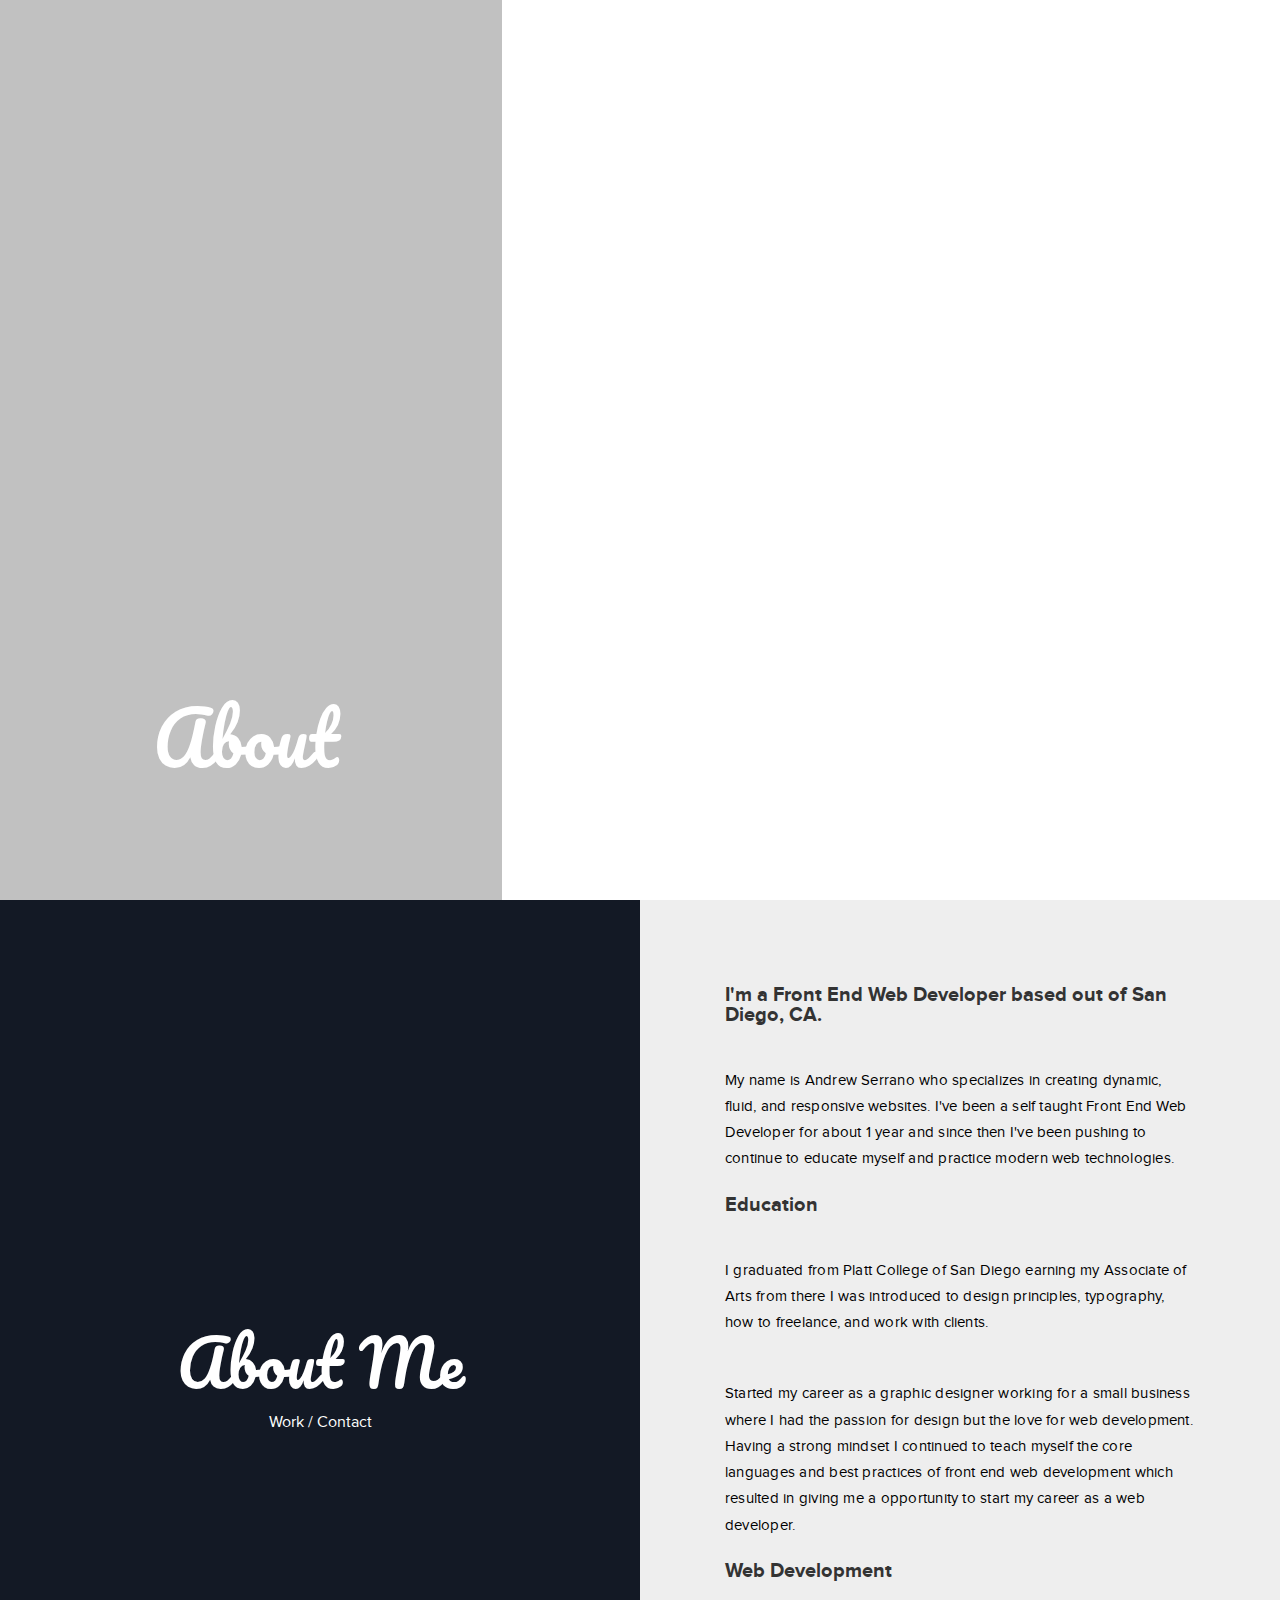
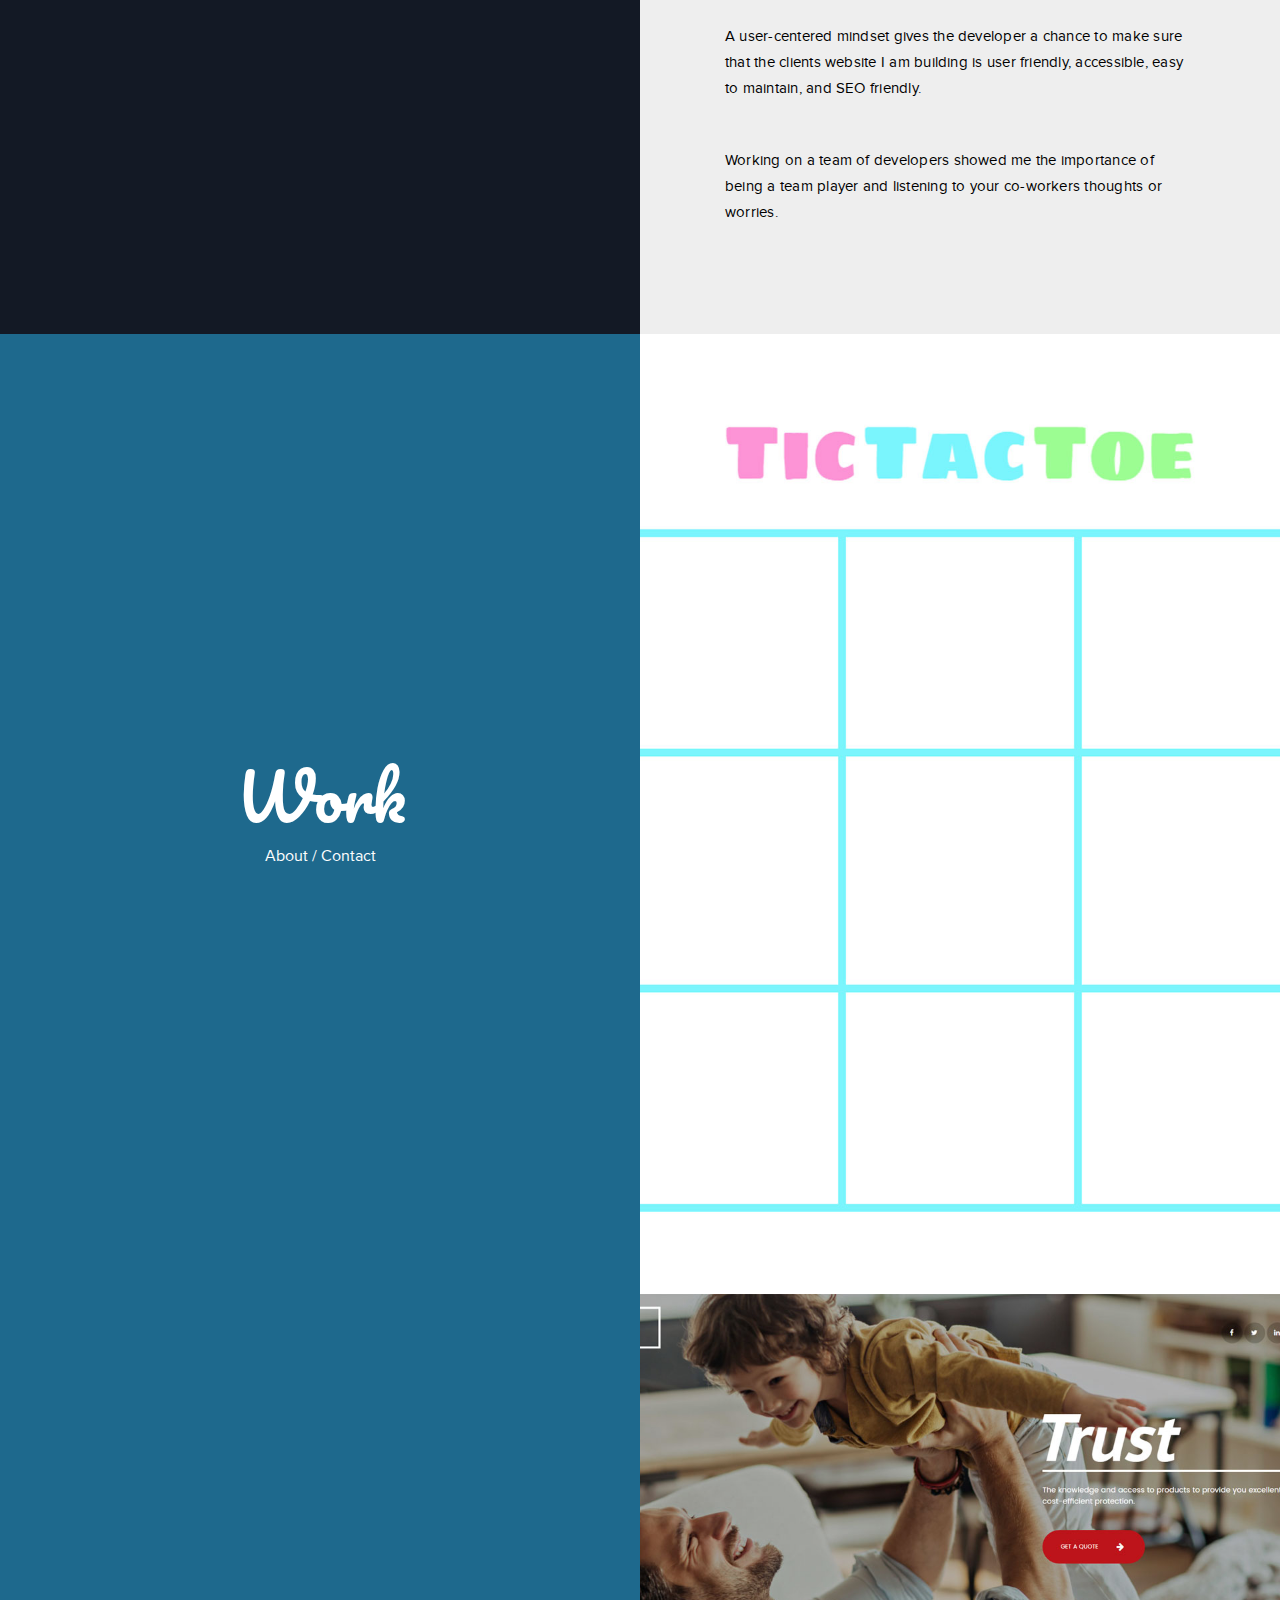
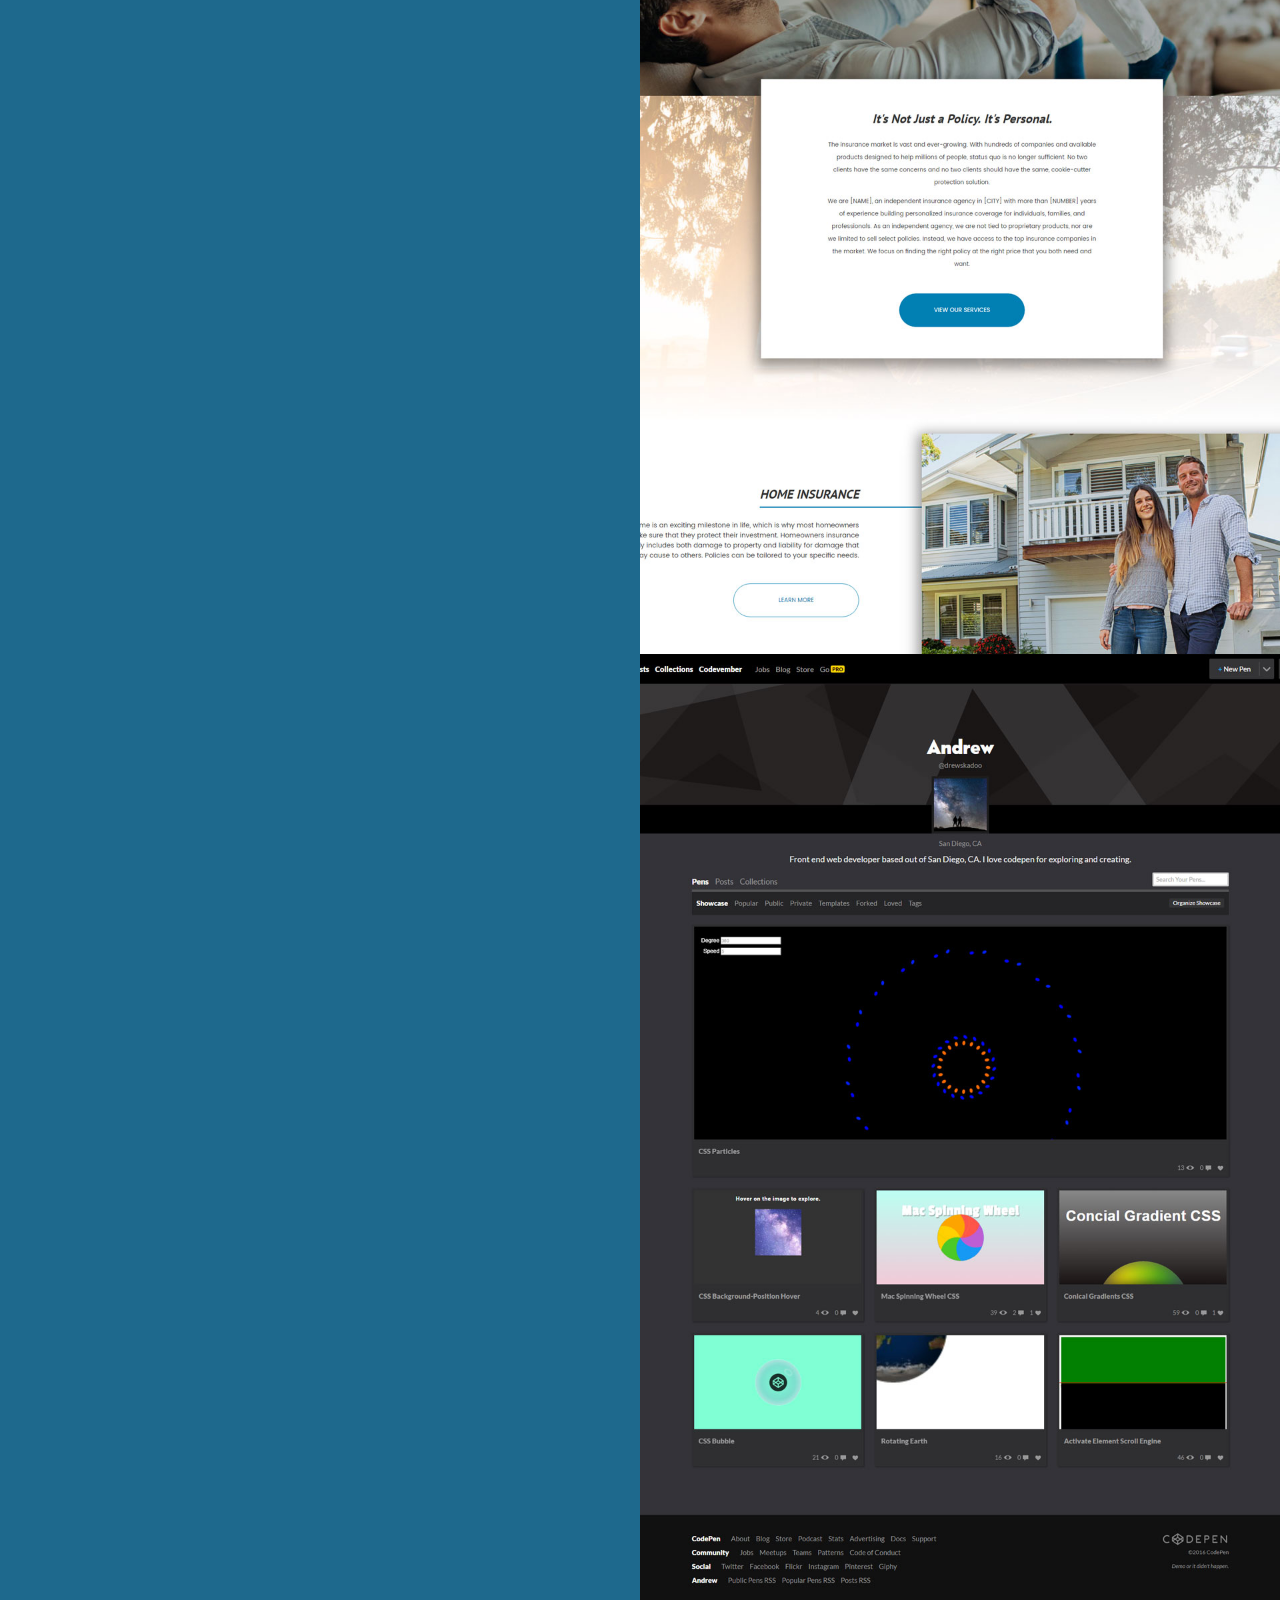
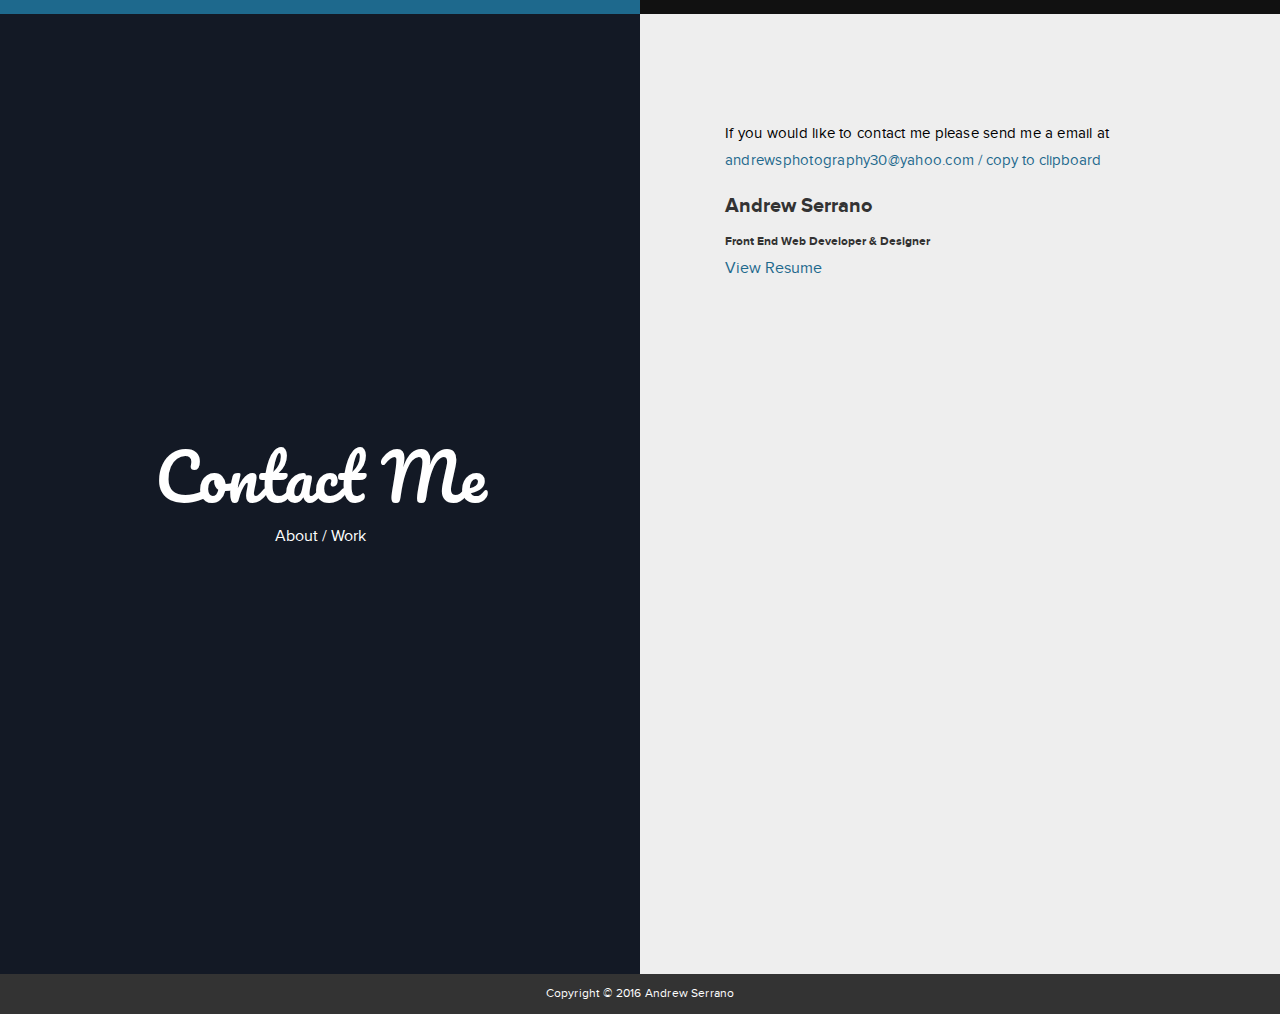
==== index.html @ 8586cc0c "cont. update" ====
<!DOCTYPE html>
<html>
<head>
	<title>Andrew's Website Portfolio</title>
	<meta name="viewport" content="width=device-width, initial-scale=1">
	<meta charset="UTF-8">
	<meta http-equiv="X-UA-Compatible" content="IE=edge">
	<meta name="description" content="Andrew Serrano's Web Development Portfolio">
	<meta name="author" content="Andrew Serrano">
	<script type="text/javascript">
		// Remove Hash
		history.pushState("", document.title, window.location.pathname + window.location.search);
	</script>
	<link rel="stylesheet" href="css/styles.css" /> 
</head>

<body>
	<div class="loader">
		<div class="loader__items"></div>
		<div class="loader__items"></div>
		<div class="loader__items"></div>
	</div>
	<!--SVG START-->
	<svg xmlns="http://www.w3.org/2000/svg" version="1.1" style="display:none;">
		<!--Forward Arrow-->
		<symbol id="toggle-forward" viewBox="0 0 477.175 477.175">
			<path d="M145.188,238.575l215.5-215.5c5.3-5.3,5.3-13.8,0-19.1s-13.8-5.3-19.1,0l-225.1,225.1c-5.3,5.3-5.3,13.8,0,19.1l225.1,225
		c2.6,2.6,6.1,4,9.5,4s6.9-1.3,9.5-4c5.3-5.3,5.3-13.8,0-19.1L145.188,238.575z" />
		</symbol>
		<!-- X or Back button-->
		<symbol id="toggle-back" viewBox="0 0 212.982 212.982">
			<path style="fill-rule:evenodd;clip-rule:evenodd;" d="M131.804,106.491l75.936-75.936c6.99-6.99,6.99-18.323,0-25.312
		c-6.99-6.99-18.322-6.99-25.312,0l-75.937,75.937L30.554,5.242c-6.99-6.99-18.322-6.99-25.312,0c-6.989,6.99-6.989,18.323,0,25.312
		l75.937,75.936L5.242,182.427c-6.989,6.99-6.989,18.323,0,25.312c6.99,6.99,18.322,6.99,25.312,0l75.937-75.937l75.937,75.937
		c6.989,6.99,18.322,6.99,25.312,0c6.99-6.99,6.99-18.322,0-25.312L131.804,106.491z" />
		</symbol>
		<!--HTML-->
		<symbol id="html" viewBox="0 0 128 128">
			<path class="lang__html" d="M9.032 2l10.005 112.093 44.896 12.401 45.02-12.387 10.015-112.107h-109.936zm89.126 26.539l-.627 7.172-.276 3.289h-52.665000000000006l1.257 14h50.156000000000006l-.336 3.471-3.233 36.119-.238 2.27-28.196 7.749v.002l-.034.018-28.177-7.423-1.913-21.206h13.815000000000001l.979 10.919 15.287 4.081h.043v-.546l15.355-3.875 1.604-17.579h-47.698l-3.383-38.117-.329-3.883h68.939l-.33 3.539z"></path>
		</symbol>
		<!--CSS-->
		<symbol id="css" viewBox="0 0 128 128">
			<path class="lang__css" d="M8.76 1l10.055 112.883 45.118 12.58 45.244-12.626 10.063-112.837h-110.48zm89.591 25.862l-3.347 37.605.01.203-.014.467v-.004l-2.378 26.294-.262 2.336-28.36 7.844v.001l-.022.019-28.311-7.888-1.917-21.739h13.883l.985 11.054 15.386 4.17-.004.008v-.002l15.443-4.229 1.632-18.001h-32.282999999999994l-.277-3.043-.631-7.129-.331-3.828h34.748999999999995l1.264-14h-52.926l-.277-3.041-.63-7.131-.332-3.828h69.281l-.331 3.862z"></path>
		</symbol>
		<!--JS-->
		<symbol id="js" viewBox="0 0 128 128">
			<path class="lang__js" d="M2 1v125h125v-125h-125zm66.119 106.513c-1.845 3.749-5.367 6.212-9.448 7.401-6.271 1.44-12.269.619-16.731-2.059-2.986-1.832-5.318-4.652-6.901-7.901l9.52-5.83c.083.035.333.487.667 1.071 1.214 2.034 2.261 3.474 4.319 4.485 2.022.69 6.461 1.131 8.175-2.427 1.047-1.81.714-7.628.714-14.065-.001-10.115.046-20.188.046-30.188h11.709c0 11 .06 21.418 0 32.152.025 6.58.596 12.446-2.07 17.361zm48.574-3.308c-4.07 13.922-26.762 14.374-35.83 5.176-1.916-2.165-3.117-3.296-4.26-5.795 4.819-2.772 4.819-2.772 9.508-5.485 2.547 3.915 4.902 6.068 9.139 6.949 5.748.702 11.531-1.273 10.234-7.378-1.333-4.986-11.77-6.199-18.873-11.531-7.211-4.843-8.901-16.611-2.975-23.335 1.975-2.487 5.343-4.343 8.877-5.235l3.688-.477c7.081-.143 11.507 1.727 14.756 5.355.904.916 1.642 1.904 3.022 4.045-3.772 2.404-3.76 2.381-9.163 5.879-1.154-2.486-3.069-4.046-5.093-4.724-3.142-.952-7.104.083-7.926 3.403-.285 1.023-.226 1.975.227 3.665 1.273 2.903 5.545 4.165 9.377 5.926 11.031 4.474 14.756 9.271 15.672 14.981.882 4.916-.213 8.105-.38 8.581z"></path>
		</symbol>
	</svg>
	<!--SVG END-->
	<header>
		<a id="menu__button" class="menu__mobile" href="#">
			<span class="menu__target-container">
				<span class="menu__target"></span>
			<span class="menu__target"></span>
			<span class="menu__target"></span>
			</span>
		</a>
		<nav id="menu__main" class="menu">
			<ul class="menu__items-container">
				<li class="menu__items menu__items-1"><a href="#h-about"><span>About</span></a></li>
				<li class="menu__items menu__items-2"><a href="#h-work"><span>Work</span></a></li>
				<li class="menu__items menu__items-3"><a href="#h-contact"><span>Contact</span></a></li>
			</ul>
		</nav>
	</header>
	<main>
		<section id="h-about" class="layout about">
			<section class="layout__inner layout__inner-title layout--setHeight about__title">
				<div class="layout__vertical-helper">
					<div class="layout__heading">
						<h2>About Me</h2>
						<nav class="layout__nav">
							<ul>
								<li><a href="#h-work">Work</a></li>
								<li><a href="#h-contact">Contact</a></li>
							</ul>
						</nav>
					</div>
				</div>
			</section>
			<section class="layout__inner layout__inner-desc about__desc">
				<h5>I'm a Front End Web Developer based out of San Diego, CA.</h5>
				<p>My name is Andrew Serrano who specializes in creating dynamic, fluid, and responsive websites. I've been a self taught
					Front End Web Developer for about 1 year and since then I've been pushing to continue to educate myself and practice
					modern web technologies.</p>
				<h5>Education</h5>
				<p>I graduated from Platt College of San Diego earning my Associate of Arts from there I was introduced to design principles,
					typography, how to freelance, and work with clients.</p>
				<p>Started my career as a graphic designer working for a small business where I had the passion for design but the love
					for web development. Having a strong mindset I continued to teach myself the core languages and best practices of front
					end web development which resulted in giving me a opportunity to start my career as a web developer.</p>
				<h5>Web Development</h5>
				<p>A user-centered mindset gives the developer a chance to make sure that the clients website I am building is user friendly,
					accessible, easy to maintain, and SEO friendly.</p>
				<p>Working on a team of developers showed me the importance of being a team player and listening to your co-workers thoughts
					or worries.</p>
			</section>
		</section>
		<section id="h-work" class="layout featured-proj">
			<section class="layout__inner layout__inner-title layout--setHeight">
				<div class="layout__vertical-helper">
					<div class="layout__heading">
						<h2>Work</h2>
						<nav class="layout__nav">
							<ul>
								<li><a href="#h-about">About</a></li>
								<li><a href="#h-contact">Contact</a></li>
							</ul>
						</nav>
					</div>
				</div>
			</section>
			<!--Start of projects-->
			<div class="layout__inner layout__inner-desc featured-proj__container">
				<!--1-->
				<div id="project1" class="featured-proj__view layout--setHeight">
					<div class="featured-proj__img">
						<!--BG IMG?-->
					</div>
					<div id="projectDesc1" class="featured-proj__desc">
						<h4>Tic Tac Toe</h4>
						<div class="featured-proj__lang">
							<div class="featured-proj__svg">
								<svg class="lang">
									<use xlink:href="#html" />
								</svg>
							</div>
							<div class="featured-proj__svg">
								<svg class="lang">
									<use xlink:href="#css" />
								</svg>
							</div>
							<div class="featured-proj__svg">
								<svg class="lang">
									<use xlink:href="#js" />
								</svg>
							</div>
						</div>
						<p>A Tic Tac Toe game seemed like a great project for me to get a better hand on experience using Javascript. This project
							gave me a deeper understanding on the fundamentals of programming. My approach to this game was to create a 3x3 matrix
							that would have specific coordinates that I could reference too. The user starts the game by clicking the squares
							which initiates the computers turn. The computer then scans through all the squares knowing what's available for a
							possible turn. Once it has fully scanned the arena it randomly guesses a coordinate and takes it's turn.</p>
						<p>From there the game continues between the user and the computer until someone has finally won, loss, or a draw. Which
							forces the game to restart and the user can continue to play again.</p>
						<p>The biggest challenge of this project was to create a computer that had the knowledge of knowing when to take it's
							turn, which square to pick, and to know when the user or computer has won. But the challenge gave me a opportunity
							to learn a lot of features of the Javascript language. The improvements I would like to make to this project will
							be a scoreboard, different difficulties for the computer, and possibly in the future to make a matchmaking setting.</p>
						<a href="projects/tic_tac/index.html" class="featured-proj__button main-btn" target="_blank" rel="noopener noreferrer"><span class="lines"><span class="fill">View More</span></span>
						</a>
					</div>
					<!--Toggle-->
					<a href="#project1" class="featured-proj__toggle-back">
						<svg>
							<use xlink:href="#toggle-back" />
						</svg>
					</a>
					<a href="#projectDesc1" class="featured-proj__toggle featured-proj__toggle-forward">
						<svg class="lang">
							<use xlink:href="#toggle-forward" />
						</svg>
					</a>
				</div>
				<!--2-->
				<div id="project2" class="featured-proj__view layout--setHeight">
					<div class="featured-proj__img">
						<!--BG IMG?-->
					</div>
					<div id="projectDesc2" class="featured-proj__desc">
						<h4>Full Build with custom menu</h4>
						<div class="featured-proj__lang">
							<div class="featured-proj__svg">
								<svg class="lang">
									<use xlink:href="#html" />
								</svg>
							</div>
							<div class="featured-proj__svg">
								<svg class="lang">
									<use xlink:href="#css" />
								</svg>
							</div>
							<div class="featured-proj__svg">
								<svg class="lang">
									<use xlink:href="#js" />
								</svg>
							</div>
						</div>
						<p>I was given the opportunity to create a custom hamburger menu for a new theme we we're building at my job. This project
							definitely had it's challenges which were, how will our users interact with this menu, if our users have multiple
							navigational items create dropdowns, how will the user interact with the dropdowns, and making sure the menu worked
							on multiple browsers and devices.</p>
						<p>Also making the navigation a full width menu gave me a lot of real estate to play around with layout and design. I
							got a chance to work closely with our UI/UX lead to understand the best practices for the hamburger menu. Which were
							hamburger menu placement, how would our client age group interact with the menu, and what modern styling could we
							add to the menu without causing to big of a distraction from the main functionality.</p>
						<a href="http://www.fmgwebsites.com/80a4fa45-d91a-48c7-b70b-0f8d961a04c4/" class="featured-proj__button main-btn" target="_blank"
								rel="noopener noreferrer"><span class="lines"><span class="fill">View More</span></span></a>
					</div>
					<!--Toggle-->
					<a href="#project2" class="featured-proj__toggle-back">
						<svg>
							<use xlink:href="#toggle-back" />
						</svg>
					</a>
					<a href="#projectDesc2" class="featured-proj__toggle featured-proj__toggle-forward">
						<svg class="lang">
							<use xlink:href="#toggle-forward" />
						</svg>
					</a>
				</div>
				<!--3-->
				<div id="project3" class="featured-proj__view layout--setHeight">
					<div class="featured-proj__img">
						<!--BG IMG?-->
					</div>
					<div id="projectDesc3" class="featured-proj__desc">
						<h4>Code Pen Projects</h4>
						<div class="featured-proj__lang">
							<div class="featured-proj__svg">
								<svg class="lang">
									<use xlink:href="#html" />
								</svg>
							</div>
							<div class="featured-proj__svg">
								<svg class="lang">
									<use xlink:href="#css" />
								</svg>
							</div>
							<div class="featured-proj__svg">
								<svg class="lang">
									<use xlink:href="#js" />
								</svg>
							</div>
						</div>
						<p>This is a collection of my latest codepens containing anything from experimental technology projects, trying to create
							the same functionality of libraries I used everyday, and fun CSS only projects.</p>
						<p>Codepen serves a great purpose to me giving me a chance to see what other professionals in my industry are doing or
							what they can do with the tools provided. Everytime I visit the site I find my favorite pen project and try to figure
							out how they accomplished their final project. In result I am introduced to new libraries, frameworks, or unknown
							properties that my language has to offer but I never knew about.</p>
						<a href="http://codepen.io/drewskadoo/" class="featured-proj__button main-btn" target="_blank" rel="noopener noreferrer"><span class="lines"><span class="fill">View More</span></span>
						</a>
					</div>
					<!--Toggle-->
					<a href="#project3" class="featured-proj__toggle-back">
						<svg>
							<use xlink:href="#toggle-back" />
						</svg>
					</a>
					<a href="#projectDesc3" class="featured-proj__toggle featured-proj__toggle-forward">
						<svg class="lang">
							<use xlink:href="#toggle-forward" />
						</svg>
					</a>
				</div>
			</div>
		</section>
		<section id="h-contact" class="layout contact">
			<section class="layout__inner layout__inner-title layout--setHeight contact__title">
				<div class="layout__vertical-helper">
					<div class="layout__heading">
						<h2>Contact Me</h2>
						<nav class="layout__nav">
							<ul>
								<li><a href="#h-about">About</a></li>
								<li><a href="#h-work">Work</a></li>
							</ul>
						</nav>
					</div>
				</div>
			</section>
			<div class="layout__inner layout__inner-desc contact__desc">
				<p>If you would like to contact me please send me a email at <a href="mailto:andrewsphotography30@yahoo.com">andrewsphotography30@yahoo.com</a>
					<button id="copy"> / copy to clipboard</button>
				</p>
				<h5>Andrew Serrano</h5>
				<h6>Front End Web Developer &amp; Designer</h6>
				<!--ADD social-->
				<a href="files/serrano_andrew_resume.pdf" target="_blank" rel="noopener noreferrer">View Resume</a>
			</div>
			<!--<div class="contact__fields">Fields Go Here</div>-->
		</section>
	</main>
	<footer class="copyright">
		<p>Copyright &copy; 2016 Andrew Serrano</p>
	</footer>
	<script type="text/javascript" src="js/script.min.js"></script>	
</body>
</html>
---- css/styles.css ----
@import url("https://fonts.googleapis.com/css?family=Pacifico");@font-face{font-family:'Proxima Nova Regular';src:url("../fonts/ProximaNova-Regular.eot");src:url("../fonts/ProximaNova-Regular.eot?#iefix") format("embedded-opentype"),url("../fonts/ProximaNova-Regular.woff2") format("woff2"),url("../fonts/ProximaNova-Regular.woff") format("woff"),url("../fonts/ProximaNova-Regular.ttf") format("truetype"),url("../fonts/ProximaNova-Regular.svg#ProximaNova-Regular") format("svg");font-weight:700;font-style:normal;font-stretch:normal}@font-face{font-family:'Proxima Nova Bold';src:url("../fonts/ProximaNova-Bold.eot");src:url("../fonts/ProximaNova-Bold.eot?#iefix") format("embedded-opentype"),url("../fonts/ProximaNova-Bold.woff2") format("woff2"),url("../fonts/ProximaNova-Bold.woff") format("woff"),url("../fonts/ProximaNova-Bold.ttf") format("truetype"),url("../fonts/ProximaNova-Bold.svg#ProximaNova-Bold") format("svg");font-weight:400;font-style:normal;font-stretch:normal}html,body,div,span,applet,object,iframe,h1,h2,h3,h4,h5,h6,p,blockquote,pre,a,abbr,acronym,address,big,cite,code,del,dfn,em,img,ins,kbd,q,s,samp,small,strike,strong,sub,sup,tt,var,b,u,i,center,dl,dt,dd,ol,ul,li,fieldset,form,label,legend,table,caption,tbody,tfoot,thead,tr,th,td,article,aside,canvas,details,embed,figure,figcaption,footer,header,hgroup,menu,nav,output,ruby,section,summary,time,mark,audio,video{margin:0;padding:0;border:0;font-size:100%;font:inherit;vertical-align:baseline}article,aside,details,figcaption,figure,footer,header,hgroup,menu,nav,section{display:block}body{line-height:1}ol,ul{list-style:none}blockquote,q{quotes:none}blockquote:before,blockquote:after{content:"";content:none}q:before,q:after{content:"";content:none}table{border-collapse:collapse;border-spacing:0}*{box-sizing:border-box}*:before,*:after{box-sizing:border-box}html,body{height:100%}html body{font-size:16px;font-family:'Proxima Nova Regular', Arial, Helvetica, sans-serif;overflow-x:hidden;background:#131925}html body.menu--init{overflow:hidden}h1{margin:0 0 1em;font-size:3.25em;color:#333;font-family:"Proxima Nova Bold",Arial,Helvetica,sans-serif}h2{margin:0 0 1em;font-size:2.75em;color:#333;font-family:"Proxima Nova Bold",Arial,Helvetica,sans-serif}h3{margin:0 0 1em;font-size:2.25em;color:#333;font-family:"Proxima Nova Bold",Arial,Helvetica,sans-serif}h4{margin:0 0 1em;font-size:1.75em;color:#333;font-family:"Proxima Nova Bold",Arial,Helvetica,sans-serif}h5{margin:0 0 1em;font-size:1.25em;color:#333;font-family:"Proxima Nova Bold",Arial,Helvetica,sans-serif}h6{margin:0 0 1em;font-size:.75em;color:#333;font-family:"Proxima Nova Bold",Arial,Helvetica,sans-serif}p,a,button{font-family:"Proxima Nova Regular",Arial,Helvetica,sans-serif;font-weight:300}p{padding:1.5em 0;line-height:1.75em;font-size:.9375em;letter-spacing:.01563em}a{text-decoration:none;color:#1e698d}button{display:none;background:none;outline:none;border:none;padding:0;font-size:1em;color:#1e698d;cursor:pointer}@media screen and (min-width: 1025px){button{display:inline-block}}img{max-width:100%;display:block}.main-btn{width:12.5em;height:3.125em;margin:3.125em auto 0;color:#fff;font-family:"Proxima Nova Regular",Arial,Helvetica,sans-serif;letter-spacing:.0625em;overflow:hidden;display:block;position:relative}@media screen and (max-width: 1024px){.main-btn{background:#1e698d}}.main-btn:hover:before,.main-btn:hover:after,.main-btn:focus:before,.main-btn:focus:after{transform:translateX(0px);transition:transform 0.3s 0s cubic-bezier(0.5, 0, 0.1, 1)}.main-btn:hover .lines:before,.main-btn:hover .lines:after,.main-btn:focus .lines:before,.main-btn:focus .lines:after{transform:translateY(0px);transition:transform 0.3s 0.3s cubic-bezier(0.5, 0, 0.1, 1)}.main-btn:hover .lines .fill:before,.main-btn:focus .lines .fill:before{transform:translateX(0px);transition:transform 0.3s 0.6s cubic-bezier(0.5, 0, 0.1, 1)}.main-btn:before,.main-btn:after{content:'';width:100%;position:absolute;height:.125em;background:#1e698d;left:0;right:0;transition:transform 0.3s 0.6s cubic-bezier(0.5, 0, 0.1, 1)}.main-btn:before{top:0;transform:translateX(100%)}.main-btn:after{bottom:0;transform:translateX(-100%)}.main-btn .lines{width:100%;height:100%;display:block;position:relative}.main-btn .lines:before,.main-btn .lines:after{content:'';width:2px;position:absolute;height:100%;background:#1e698d;transition:transform 0.3s 0.3s cubic-bezier(0.5, 0, 0.1, 1)}.main-btn .lines:before{top:0;left:1px;transform:translateY(-100%)}.main-btn .lines:after{bottom:0;right:0;transform:translateY(100%)}.main-btn .lines .fill{position:relative;display:block;height:100%;text-align:center;line-height:3}.main-btn .lines .fill:before{content:'';position:absolute;z-index:-10;top:0;left:0;right:0;bottom:0;width:100%;height:100%;background:#1e698d;transform:translateX(-100%);transition:transform 0.3s 0s cubic-bezier(0.5, 0, 0.1, 1)}.loader{display:flex;align-items:center;justify-content:center;position:fixed;top:0;right:0;left:0;width:100%;height:100%;background:#131925;z-index:100;transition:opacity 0.85s cubic-bezier(0.5, 0, 0.1, 1)}.loader__items{background:#fff;width:1.25em;height:1.25em;position:relative;border-radius:50%;transform-origin:50% 50%;margin:0 .3125em;transform:scale(0)}.loader__items:nth-child(1){animation:loading 1s 333ms linear infinite}.loader__items:nth-child(2){animation:loading 1s 666ms linear infinite}.loader__items:nth-child(3){animation:loading 1s 999ms linear infinite}@keyframes loading{0%,
                100%{transform:scale(0)}50%{transform:scale(1)}}.loader p{color:#fff;max-width:50%}body{overflow:hidden}body>.main-content--load{z-index:0;transform:translateY(100%)}body.loader--init{overflow:auto}body.loader--init .loader{animation-play-state:paused}body.loader--init>.main-content--load{transform:translateY(0%);z-index:110}body.loader--init .loader{opacity:0}header{position:absolute;top:0;left:0;right:0;z-index:200}@media screen and (min-width: 1025px){header{background:#333;height:100%;overflow:hidden;position:relative;transition:transform 0.85s cubic-bezier(0.5, 0, 0.1, 1)}}header .menu{display:flex;align-items:center;justify-content:center;width:100%;height:100%;position:fixed;top:0;left:0;right:0;bottom:0;background:#fff;opacity:0;transition:opacity 0.85s cubic-bezier(0.5, 0, 0.1, 1),transform 1ms 0.85s cubic-bezier(0.5, 0, 0.1, 1);transform:translateX(-100%)}header .menu--init{transform:translateX(0px);opacity:1;transition:opacity 0.85s cubic-bezier(0.5, 0, 0.1, 1),transform 1ms cubic-bezier(0.5, 0, 0.1, 1)}header .menu__mobile{display:flex;align-items:center;justify-content:center;width:2.8125em;height:2.8125em;background-color:#489eba;text-align:center;border-radius:50%;position:fixed;top:.78125em;left:.78125em;overflow:hidden;opacity:0;z-index:10;transition:opacity 0.85s cubic-bezier(0.5, 0, 0.1, 1)}header .menu__mobile--show{opacity:1}@media screen and (min-width: 1025px){header .menu__mobile{display:none}}header .menu__mobile--init .menu__target:nth-child(1){transform:translateY(.375em) rotate(45deg)}header .menu__mobile--init .menu__target:nth-child(2){transform:translateX(-200%)}header .menu__mobile--init .menu__target:nth-child(3){transform:translateY(-.375em) rotate(-45deg)}header .menu__target-container{-webkit-backface-visibility:hidden;-moz-backface-visibility:hidden;backface-visibility:hidden}header .menu__target{display:block;width:1.5625em;height:.125em;position:relative;border-radius:.3125em;background:#fff;transition:transform 0.45s cubic-bezier(0.5, 0, 0.1, 1);transform-origin:50% 50%;left:0;right:0}header .menu__target:nth-child(1){top:-.25em}header .menu__target:nth-child(3){bottom:-.25em}header .menu__items{text-align:center;padding:.625em 0}header .menu__items-container{max-width:50%}@media screen and (min-width: 1025px){header .menu__items-container{max-width:100%}}header .menu__items a:link,header .menu__items a:active,header .menu__items a:focus,header .menu__items a:visited{display:inline-block;font-size:1.875em;font-family:"Proxima Nova Bold",Arial,Helvetica,sans-serif;text-transform:uppercase;color:#1e698d}@media screen and (min-width: 1025px){header .menu{position:static;display:block;opacity:1;transform:translateX(0px)}header .menu:after{content:'';display:table;clear:both}header .menu__items-container{height:100%;display:inherit}header .menu__items{width:33.33333%;float:left;height:100%;padding:0;transform-origin:50% 50%;transition:transform 0.45s 0.1s cubic-bezier(0.5, 0, 0.1, 1);will-change:transform, opacity;list-style-type:none}header .menu__items:nth-child(1){background:url("https://deaenij3kiw8r.cloudfront.net/system/users/avatars/141380/original/production-b3612f96cc66fee631be82853dd2c316-man_bartlett_bw.jpg?1369799811") 50% 50%/cover no-repeat}header .menu__items:nth-child(2){background:url("../images/project.jpg") 50% 50%/cover no-repeat}header .menu__items:nth-child(3){background:url("https://deaenij3kiw8r.cloudfront.net/system/users/avatars/141380/original/production-b3612f96cc66fee631be82853dd2c316-man_bartlett_bw.jpg?1369799811") 50% 50%/cover no-repeat}header .menu__items a{position:relative;top:0;left:0;right:0;width:100%;height:100%;display:block;text-align:center;display:inline-block;vertical-align:middle;text-align:center}header .menu__items a:after{content:'';display:inline-block;vertical-align:middle;height:100%;width:auto}header .menu__items a:link,header .menu__items a:active,header .menu__items a:focus,header .menu__items a:visited{font-size:3.75em;color:#fff;font-family:"Pacifico","Proxima Nova Bold",Arial,Helvetica,sans-serif,cursive;text-transform:capitalize}header .menu__items a:before{content:'';width:100%;height:100%;position:absolute;z-index:10;top:0;left:0;right:0;display:block;margin:auto;opacity:0;transition:opacity 0.25s cubic-bezier(0.5, 0, 0.1, 1)}header .menu__items a:hover:before,header .menu__items a:focus:before{opacity:1;background-color:rgba(51,51,51,0.3)}header .menu__items a:hover span,header .menu__items a:focus span{transform:translateY(-300%) scale(1);opacity:1}header .menu__items a span{backface-visibility:hidden;position:absolute;left:0;right:0;bottom:0;z-index:10;transform:translateY(100%) scale(0.8);transition:transform 0.45s 100ms cubic-bezier(0.5, 0, 0.1, 1),opacity 1.25s cubic-bezier(0.5, 0, 0.1, 1);opacity:0}}main{position:relative;transition:transform 0.85s cubic-bezier(0.5, 0, 0.1, 1)}@media screen and (min-width: 1025px){main{transition:none}}main .layout{min-height:736px}@media screen and (max-width: 768px) and (orientation: landscape){main .layout{min-height:414px}}@media screen and (min-width: 768px){main .layout{min-height:960px}}@media screen and (min-width: 1025px){main .layout{position:relative}main .layout:after{content:'';display:table;clear:both}}main .layout__inner-title{will-change:position;position:static}@media scren and (min-width: 1025px){main .layout__inner-title{position:absolute;top:0;left:0;right:0;bottom:0}}main .layout:nth-child(even) .layout__inner-title{background-color:#1e698d}main .layout:nth-child(odd) .layout__inner-title{background-color:#131925}main .layout__inner{min-height:736px}@media screen and (max-width: 768px) and (orientation: landscape){main .layout__inner{min-height:414px}}@media screen and (min-width: 1025px){main .layout__inner{min-height:960px;width:50%;float:left;left:0;margin:auto}main .layout__inner--fixed{position:fixed;top:0;bottom:0}main .layout__inner--static{position:absolute;top:auto;bottom:0}}main .layout__inner-desc{float:none;padding:4.375em;background:#eee}@media screen and (min-width: 768px){main .layout__inner-desc{padding:5.3125em}}@media screen and (min-width: 1025px){main .layout__inner-desc{float:right;width:50%;float:right}}main .layout__vertical-helper{height:100%;display:flex;align-items:center;justify-content:center}main .layout__heading{text-align:center;width:100%}main .layout__heading h2{color:#fff;margin:0;margin-bottom:1.25rem;font-family:"Pacifico","Proxima Nova Bold",Arial,Helvetica,sans-serif,cursive;font-size:4em}main .layout__nav li{display:inline-block}main .layout__nav li:first-child a:after{content:' / '}main .layout__nav li a{color:#fff}main .featured-proj{position:relative;background:#1e698d}main .featured-proj__container{height:auto;padding:0}main .featured-proj__view{min-height:736px;max-height:100%;overflow:hidden;position:relative;transform:translateX(0px)}main .featured-proj__view:nth-child(1) .featured-proj__img{background:url("../images/project_tic_tac_toe.jpg") 50% 0%/cover no-repeat}main .featured-proj__view:nth-child(2) .featured-proj__img{background:url("../images/project_menu.jpg") 50% 0%/cover no-repeat}main .featured-proj__view:nth-child(3) .featured-proj__img{background:url("../images/project_codepen.jpg") 50% 0%/cover no-repeat}@media screen and (min-width: 1025px){main .featured-proj__view{min-height:960px}main .featured-proj__view:hover .featured-proj__img,main .featured-proj__view:focus .featured-proj__img{transition:transform 25s linear;transform:scale(1.25)}main .featured-proj__view:hover .featured-proj__desc,main .featured-proj__view:focus .featured-proj__desc{transform:translateX(0px)}}main .featured-proj__img{height:100%}@media screen and (min-width: 1025px){main .featured-proj__img{transition:transform 5s cubic-bezier(0.5, 0, 0.1, 1)}}main .featured-proj__toggle{width:100%;height:2.8125em;background:rgba(120,159,187,0.95);position:absolute;bottom:0;left:0;right:0;transform:translateY(0px);transition:transform 0.3s 0.45s cubic-bezier(0.5, 0, 0.1, 1)}main .featured-proj__toggle svg{width:1.5625em;transform:rotate(90deg);position:absolute;top:0;right:0;bottom:0;left:0;margin:auto;fill:#fff}@media screen and (min-width: 1025px){main .featured-proj__toggle{display:none}}main .featured-proj #project1:target ~ .featured-proj__toggle-back,main .featured-proj #project2:target ~ .featured-proj__toggle-back,main .featured-proj #project3:target ~ .featured-proj__toggle-back{opacity:0;transition:opacity 2s cubic-bezier(0.5, 0, 0.1, 1)}main .featured-proj #projectDesc1:target,main .featured-proj #projectDesc2:target,main .featured-proj #projectDesc3:target{transform:translateX(0px);transition:transform 0.45s 0.3s cubic-bezier(0.5, 0, 0.1, 1)}main .featured-proj #projectDesc1:target ~ .featured-proj__toggle-back,main .featured-proj #projectDesc2:target ~ .featured-proj__toggle-back,main .featured-proj #projectDesc3:target ~ .featured-proj__toggle-back{opacity:1;transition:opacity 2s cubic-bezier(0.5, 0, 0.1, 1)}main .featured-proj #projectDesc1:target ~ .featured-proj__toggle-forward,main .featured-proj #projectDesc2:target ~ .featured-proj__toggle-forward,main .featured-proj #projectDesc3:target ~ .featured-proj__toggle-forward{transform:translateY(100%);transition:transform 0.3s cubic-bezier(0.5, 0, 0.1, 1)}main .featured-proj__toggle-back{position:fixed;top:1.5625em;right:1.5625em;opacity:0}main .featured-proj__toggle-back svg{width:1.25em;height:1.25em;fill:#fff}main .featured-proj__desc{height:100%;background-color:rgba(120,159,187,0.9);color:#fff;transform:translateX(-100%);transition:transform 0.45s cubic-bezier(0.5, 0, 0.1, 1);position:absolute;top:0;left:0;padding:4.375em 4.375em 12.5em;overflow-y:auto;-webkit-overflow-scrolling:touch}@media screen and (max-width: 768px) and (orientation: landscape){main .featured-proj__desc{padding:4.375em 4.375em 31.25em}}@media screen and (min-width: 768px){main .featured-proj__desc{padding:5.3125em}}main .featured-proj__desc h4{color:currentColor}main .featured-proj__svg{width:1.25em;display:inline-block;margin:0 .0625em}main .featured-proj__svg .lang{max-width:100%;fill:#131925;height:1.25em}footer.copyright{width:100%;height:2.5em;color:#fff;background:#333}footer.copyright p{width:100%;height:100%;padding:0;font-size:.75em;display:inline-block;vertical-align:middle;text-align:center}footer.copyright p:after{content:'';display:inline-block;vertical-align:middle;height:100%;width:auto}
/*# sourceMappingURL=styles.css.map */
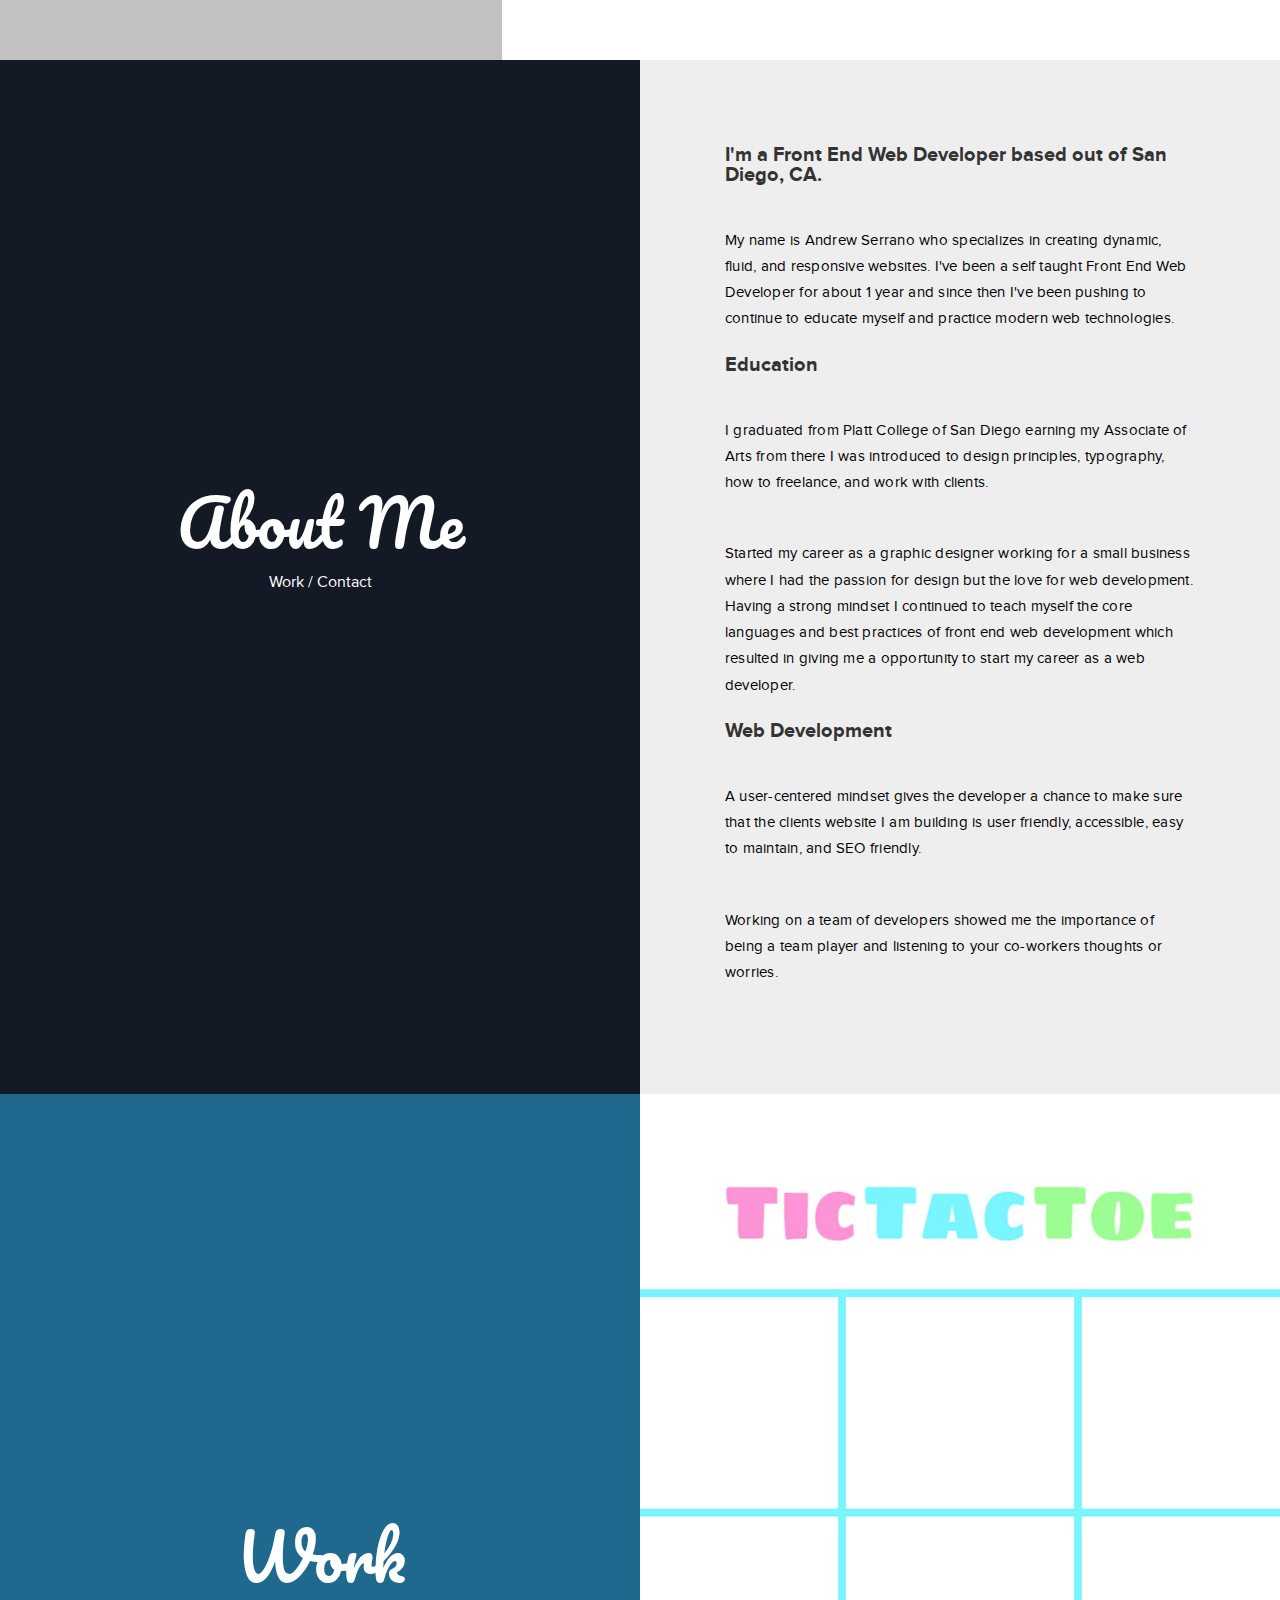
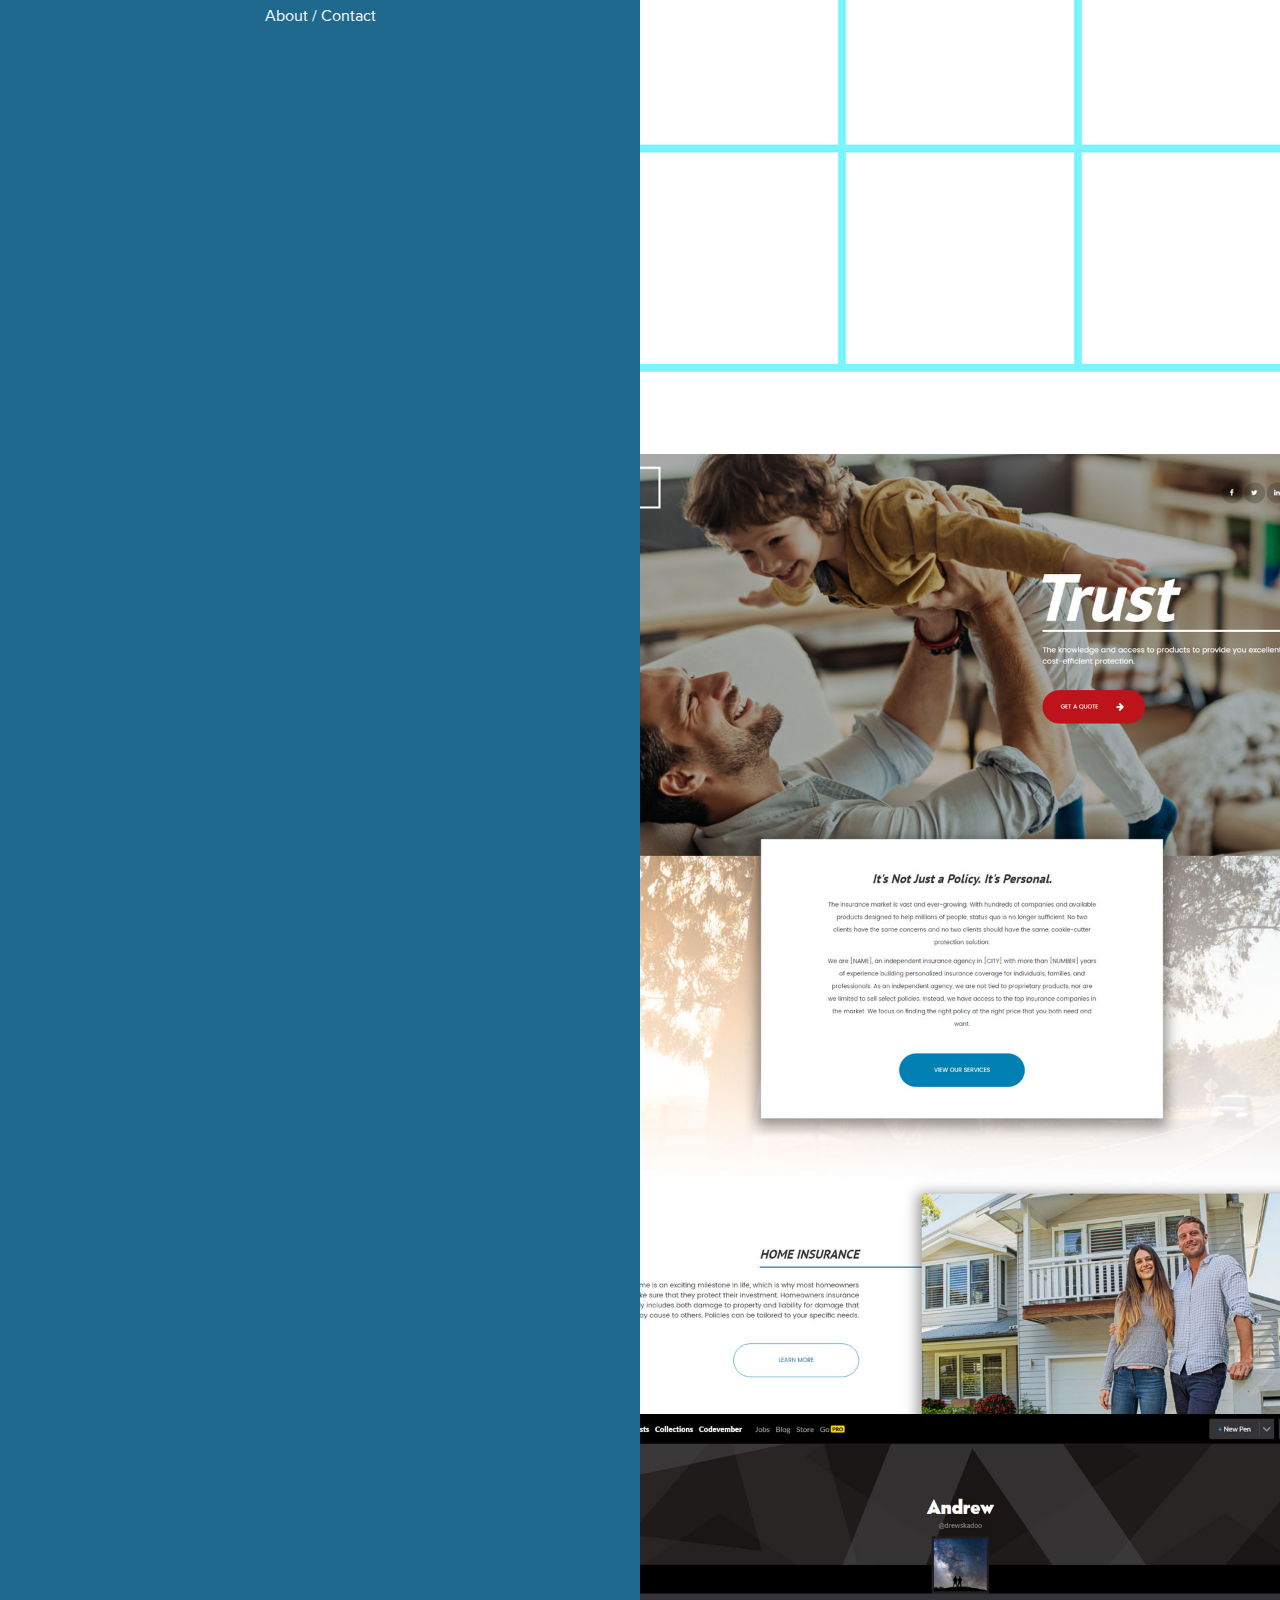
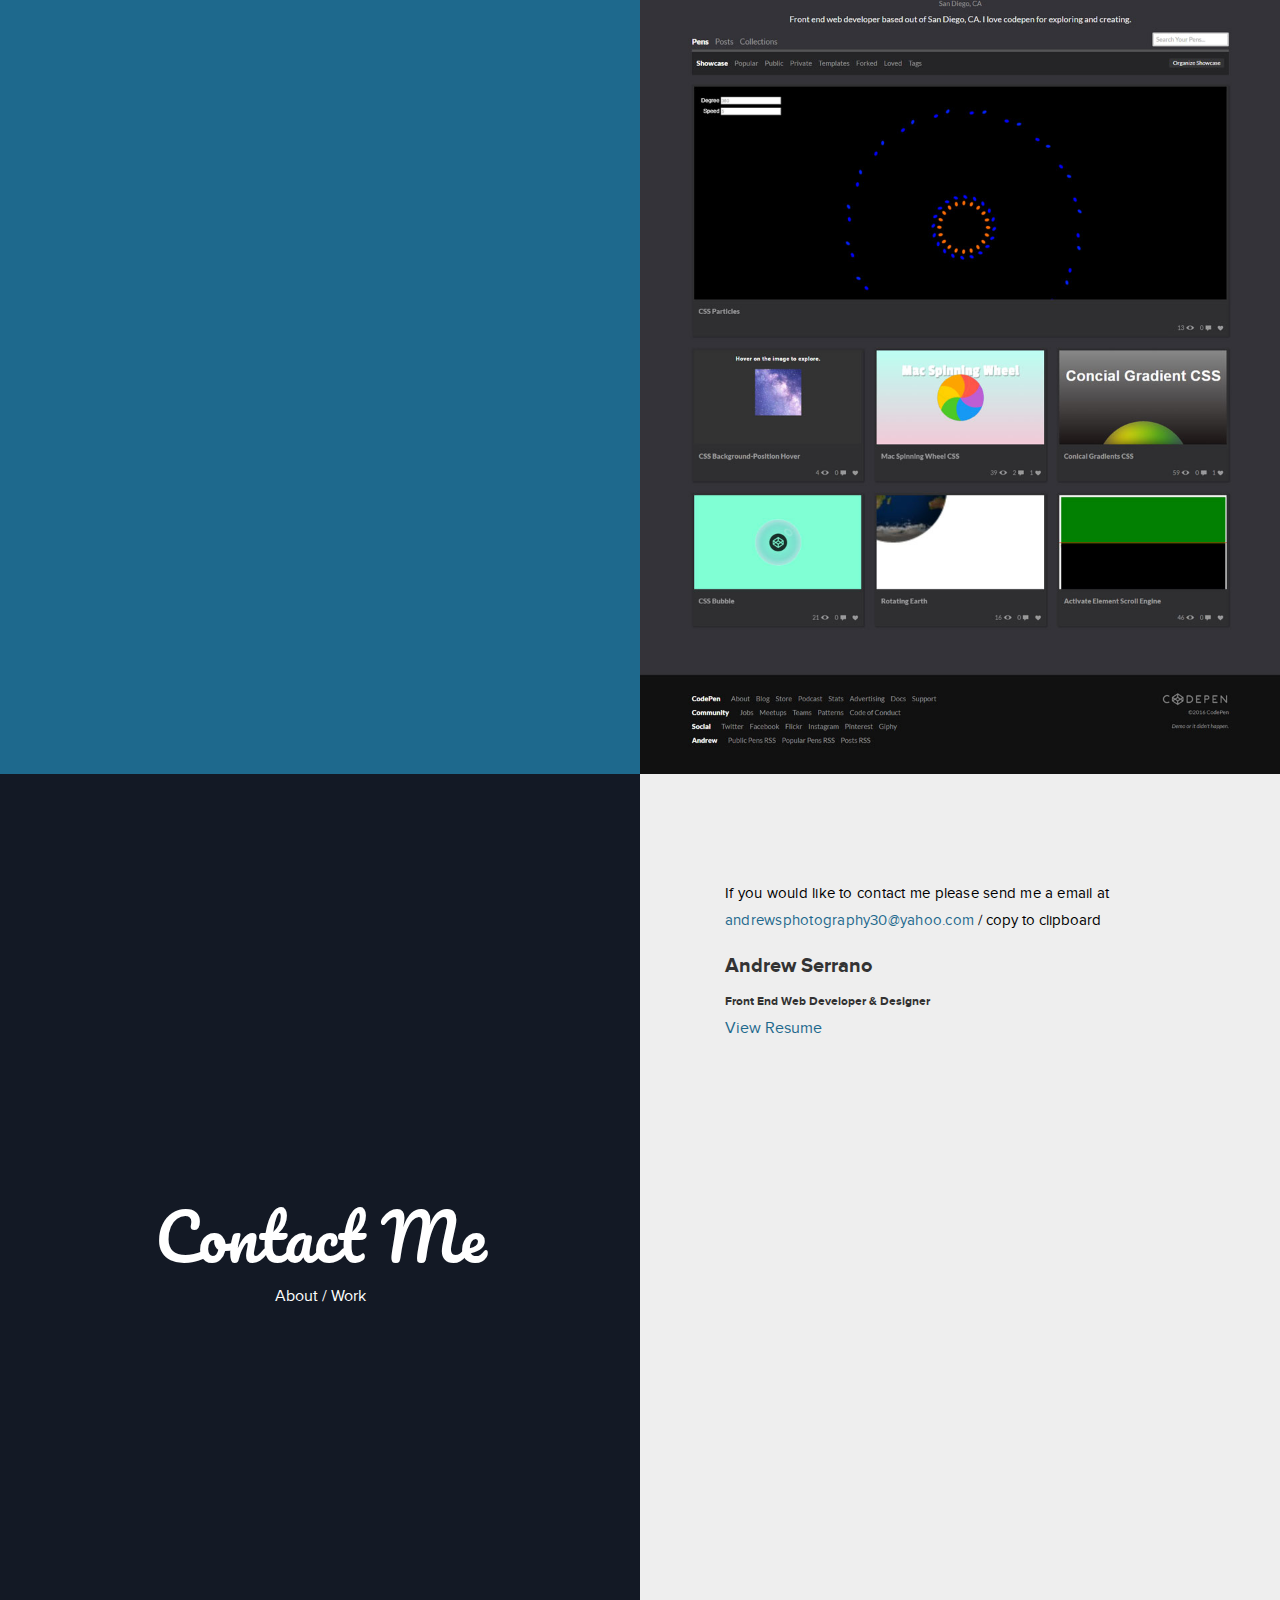
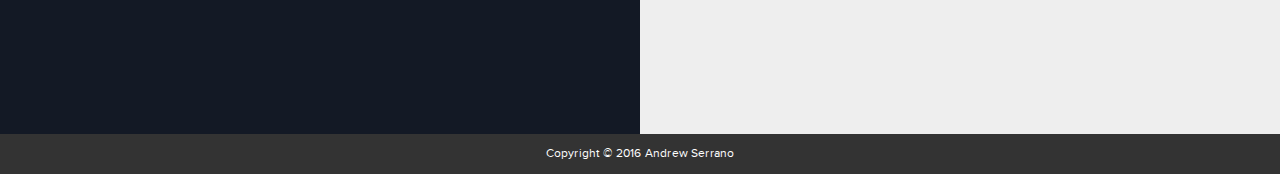
==== commit 89ddd8ed: "cont. update" ====
--- a/index.html
+++ b/index.html
@@ -1,5 +1,6 @@
 <!DOCTYPE html>
 <html>
+
 <head>
 	<title>Andrew's Website Portfolio</title>
 	<meta name="viewport" content="width=device-width, initial-scale=1">
@@ -11,281 +12,287 @@
 		// Remove Hash
 		history.pushState("", document.title, window.location.pathname + window.location.search);
 	</script>
-	<link rel="stylesheet" href="css/styles.css" /> 
+	<link rel="stylesheet" href="css/styles.css" />
 </head>
 
 <body>
-	<div class="loader">
-		<div class="loader__items"></div>
-		<div class="loader__items"></div>
-		<div class="loader__items"></div>
-	</div>
-	<!--SVG START-->
-	<svg xmlns="http://www.w3.org/2000/svg" version="1.1" style="display:none;">
-		<!--Forward Arrow-->
-		<symbol id="toggle-forward" viewBox="0 0 477.175 477.175">
-			<path d="M145.188,238.575l215.5-215.5c5.3-5.3,5.3-13.8,0-19.1s-13.8-5.3-19.1,0l-225.1,225.1c-5.3,5.3-5.3,13.8,0,19.1l225.1,225
+	<div id="mobileFix">
+		<div class="loader">
+			<div class="loader__items"></div>
+			<div class="loader__items"></div>
+			<div class="loader__items"></div>
+		</div>
+		<!--SVG START-->
+		<svg xmlns="http://www.w3.org/2000/svg" version="1.1" style="display:none;">
+			<!--Forward Arrow-->
+			<symbol id="toggle-forward" viewBox="0 0 477.175 477.175">
+				<path d="M145.188,238.575l215.5-215.5c5.3-5.3,5.3-13.8,0-19.1s-13.8-5.3-19.1,0l-225.1,225.1c-5.3,5.3-5.3,13.8,0,19.1l225.1,225
 		c2.6,2.6,6.1,4,9.5,4s6.9-1.3,9.5-4c5.3-5.3,5.3-13.8,0-19.1L145.188,238.575z" />
-		</symbol>
-		<!-- X or Back button-->
-		<symbol id="toggle-back" viewBox="0 0 212.982 212.982">
-			<path style="fill-rule:evenodd;clip-rule:evenodd;" d="M131.804,106.491l75.936-75.936c6.99-6.99,6.99-18.323,0-25.312
+			</symbol>
+			<!-- X or Back button-->
+			<symbol id="toggle-back" viewBox="0 0 212.982 212.982">
+				<path style="fill-rule:evenodd;clip-rule:evenodd;" d="M131.804,106.491l75.936-75.936c6.99-6.99,6.99-18.323,0-25.312
 		c-6.99-6.99-18.322-6.99-25.312,0l-75.937,75.937L30.554,5.242c-6.99-6.99-18.322-6.99-25.312,0c-6.989,6.99-6.989,18.323,0,25.312
 		l75.937,75.936L5.242,182.427c-6.989,6.99-6.989,18.323,0,25.312c6.99,6.99,18.322,6.99,25.312,0l75.937-75.937l75.937,75.937
 		c6.989,6.99,18.322,6.99,25.312,0c6.99-6.99,6.99-18.322,0-25.312L131.804,106.491z" />
-		</symbol>
-		<!--HTML-->
-		<symbol id="html" viewBox="0 0 128 128">
-			<path class="lang__html" d="M9.032 2l10.005 112.093 44.896 12.401 45.02-12.387 10.015-112.107h-109.936zm89.126 26.539l-.627 7.172-.276 3.289h-52.665000000000006l1.257 14h50.156000000000006l-.336 3.471-3.233 36.119-.238 2.27-28.196 7.749v.002l-.034.018-28.177-7.423-1.913-21.206h13.815000000000001l.979 10.919 15.287 4.081h.043v-.546l15.355-3.875 1.604-17.579h-47.698l-3.383-38.117-.329-3.883h68.939l-.33 3.539z"></path>
-		</symbol>
-		<!--CSS-->
-		<symbol id="css" viewBox="0 0 128 128">
-			<path class="lang__css" d="M8.76 1l10.055 112.883 45.118 12.58 45.244-12.626 10.063-112.837h-110.48zm89.591 25.862l-3.347 37.605.01.203-.014.467v-.004l-2.378 26.294-.262 2.336-28.36 7.844v.001l-.022.019-28.311-7.888-1.917-21.739h13.883l.985 11.054 15.386 4.17-.004.008v-.002l15.443-4.229 1.632-18.001h-32.282999999999994l-.277-3.043-.631-7.129-.331-3.828h34.748999999999995l1.264-14h-52.926l-.277-3.041-.63-7.131-.332-3.828h69.281l-.331 3.862z"></path>
-		</symbol>
-		<!--JS-->
-		<symbol id="js" viewBox="0 0 128 128">
-			<path class="lang__js" d="M2 1v125h125v-125h-125zm66.119 106.513c-1.845 3.749-5.367 6.212-9.448 7.401-6.271 1.44-12.269.619-16.731-2.059-2.986-1.832-5.318-4.652-6.901-7.901l9.52-5.83c.083.035.333.487.667 1.071 1.214 2.034 2.261 3.474 4.319 4.485 2.022.69 6.461 1.131 8.175-2.427 1.047-1.81.714-7.628.714-14.065-.001-10.115.046-20.188.046-30.188h11.709c0 11 .06 21.418 0 32.152.025 6.58.596 12.446-2.07 17.361zm48.574-3.308c-4.07 13.922-26.762 14.374-35.83 5.176-1.916-2.165-3.117-3.296-4.26-5.795 4.819-2.772 4.819-2.772 9.508-5.485 2.547 3.915 4.902 6.068 9.139 6.949 5.748.702 11.531-1.273 10.234-7.378-1.333-4.986-11.77-6.199-18.873-11.531-7.211-4.843-8.901-16.611-2.975-23.335 1.975-2.487 5.343-4.343 8.877-5.235l3.688-.477c7.081-.143 11.507 1.727 14.756 5.355.904.916 1.642 1.904 3.022 4.045-3.772 2.404-3.76 2.381-9.163 5.879-1.154-2.486-3.069-4.046-5.093-4.724-3.142-.952-7.104.083-7.926 3.403-.285 1.023-.226 1.975.227 3.665 1.273 2.903 5.545 4.165 9.377 5.926 11.031 4.474 14.756 9.271 15.672 14.981.882 4.916-.213 8.105-.38 8.581z"></path>
-		</symbol>
-	</svg>
-	<!--SVG END-->
-	<header>
-		<a id="menu__button" class="menu__mobile" href="#">
-			<span class="menu__target-container">
-				<span class="menu__target"></span>
-			<span class="menu__target"></span>
-			<span class="menu__target"></span>
-			</span>
-		</a>
-		<nav id="menu__main" class="menu">
-			<ul class="menu__items-container">
-				<li class="menu__items menu__items-1"><a href="#h-about"><span>About</span></a></li>
-				<li class="menu__items menu__items-2"><a href="#h-work"><span>Work</span></a></li>
-				<li class="menu__items menu__items-3"><a href="#h-contact"><span>Contact</span></a></li>
-			</ul>
-		</nav>
-	</header>
-	<main>
-		<section id="h-about" class="layout about">
-			<section class="layout__inner layout__inner-title layout--setHeight about__title">
-				<div class="layout__vertical-helper">
-					<div class="layout__heading">
-						<h2>About Me</h2>
-						<nav class="layout__nav">
-							<ul>
-								<li><a href="#h-work">Work</a></li>
-								<li><a href="#h-contact">Contact</a></li>
-							</ul>
-						</nav>
+			</symbol>
+			<!--HTML-->
+			<symbol id="html" viewBox="0 0 128 128">
+				<path class="lang__html" d="M9.032 2l10.005 112.093 44.896 12.401 45.02-12.387 10.015-112.107h-109.936zm89.126 26.539l-.627 7.172-.276 3.289h-52.665000000000006l1.257 14h50.156000000000006l-.336 3.471-3.233 36.119-.238 2.27-28.196 7.749v.002l-.034.018-28.177-7.423-1.913-21.206h13.815000000000001l.979 10.919 15.287 4.081h.043v-.546l15.355-3.875 1.604-17.579h-47.698l-3.383-38.117-.329-3.883h68.939l-.33 3.539z"></path>
+			</symbol>
+			<!--CSS-->
+			<symbol id="css" viewBox="0 0 128 128">
+				<path class="lang__css" d="M8.76 1l10.055 112.883 45.118 12.58 45.244-12.626 10.063-112.837h-110.48zm89.591 25.862l-3.347 37.605.01.203-.014.467v-.004l-2.378 26.294-.262 2.336-28.36 7.844v.001l-.022.019-28.311-7.888-1.917-21.739h13.883l.985 11.054 15.386 4.17-.004.008v-.002l15.443-4.229 1.632-18.001h-32.282999999999994l-.277-3.043-.631-7.129-.331-3.828h34.748999999999995l1.264-14h-52.926l-.277-3.041-.63-7.131-.332-3.828h69.281l-.331 3.862z"></path>
+			</symbol>
+			<!--JS-->
+			<symbol id="js" viewBox="0 0 128 128">
+				<path class="lang__js" d="M2 1v125h125v-125h-125zm66.119 106.513c-1.845 3.749-5.367 6.212-9.448 7.401-6.271 1.44-12.269.619-16.731-2.059-2.986-1.832-5.318-4.652-6.901-7.901l9.52-5.83c.083.035.333.487.667 1.071 1.214 2.034 2.261 3.474 4.319 4.485 2.022.69 6.461 1.131 8.175-2.427 1.047-1.81.714-7.628.714-14.065-.001-10.115.046-20.188.046-30.188h11.709c0 11 .06 21.418 0 32.152.025 6.58.596 12.446-2.07 17.361zm48.574-3.308c-4.07 13.922-26.762 14.374-35.83 5.176-1.916-2.165-3.117-3.296-4.26-5.795 4.819-2.772 4.819-2.772 9.508-5.485 2.547 3.915 4.902 6.068 9.139 6.949 5.748.702 11.531-1.273 10.234-7.378-1.333-4.986-11.77-6.199-18.873-11.531-7.211-4.843-8.901-16.611-2.975-23.335 1.975-2.487 5.343-4.343 8.877-5.235l3.688-.477c7.081-.143 11.507 1.727 14.756 5.355.904.916 1.642 1.904 3.022 4.045-3.772 2.404-3.76 2.381-9.163 5.879-1.154-2.486-3.069-4.046-5.093-4.724-3.142-.952-7.104.083-7.926 3.403-.285 1.023-.226 1.975.227 3.665 1.273 2.903 5.545 4.165 9.377 5.926 11.031 4.474 14.756 9.271 15.672 14.981.882 4.916-.213 8.105-.38 8.581z"></path>
+			</symbol>
+		</svg>
+		<!--SVG END-->
+		<header>
+			<button id="menu__button" class="menu__mobile">
+				<span class="menu__target-container">
+					<span>
+						<span class="menu__target"></span>
+						<span class="menu__target"></span>
+						<span class="menu__target"></span>
+					</span>
+				</span>
+			</button>
+			<nav id="menu__main" class="menu">
+				<ul class="menu__items-container">
+					<li class="menu__items menu__items-1"><a href="#h-about"><span>About</span></a></li>
+					<li class="menu__items menu__items-2"><a href="#h-work"><span>Work</span></a></li>
+					<li class="menu__items menu__items-3"><a href="#h-contact"><span>Contact</span></a></li>
+				</ul>
+			</nav>
+		</header>
+		<main>
+			<section id="h-about" class="layout about">
+				<section class="layout__inner layout__inner-title layout--setHeight about__title">
+					<div class="layout__vertical-helper">
+						<div class="layout__heading">
+							<h2>About Me</h2>
+							<nav class="layout__nav">
+								<ul>
+									<li><a href="#h-work">Work</a></li>
+									<li><a href="#h-contact">Contact</a></li>
+								</ul>
+							</nav>
+						</div>
+					</div>
+				</section>
+				<section class="layout__inner layout__inner-desc about__desc">
+					<h5>I'm a Front End Web Developer based out of San Diego, CA.</h5>
+					<p>My name is Andrew Serrano who specializes in creating dynamic, fluid, and responsive websites. I've been a self taught
+						Front End Web Developer for about 1 year and since then I've been pushing to continue to educate myself and practice
+						modern web technologies.</p>
+					<h5>Education</h5>
+					<p>I graduated from Platt College of San Diego earning my Associate of Arts from there I was introduced to design principles,
+						typography, how to freelance, and work with clients.</p>
+					<p>Started my career as a graphic designer working for a small business where I had the passion for design but the love
+						for web development. Having a strong mindset I continued to teach myself the core languages and best practices of front
+						end web development which resulted in giving me a opportunity to start my career as a web developer.</p>
+					<h5>Web Development</h5>
+					<p>A user-centered mindset gives the developer a chance to make sure that the clients website I am building is user friendly,
+						accessible, easy to maintain, and SEO friendly.</p>
+					<p>Working on a team of developers showed me the importance of being a team player and listening to your co-workers thoughts
+						or worries.</p>
+				</section>
+			</section>
+			<section id="h-work" class="layout featured-proj">
+				<section class="layout__inner layout__inner-title layout--setHeight">
+					<div class="layout__vertical-helper">
+						<div class="layout__heading">
+							<h2>Work</h2>
+							<nav class="layout__nav">
+								<ul>
+									<li><a href="#h-about">About</a></li>
+									<li><a href="#h-contact">Contact</a></li>
+								</ul>
+							</nav>
+						</div>
+					</div>
+				</section>
+				<!--Start of projects-->
+				<div class="layout__inner layout__inner-desc featured-proj__container">
+					<!--1-->
+					<div id="project1" class="featured-proj__view layout--setHeight">
+						<div class="featured-proj__img">
+							<!--BG IMG?-->
+						</div>
+						<div id="projectDesc1" class="featured-proj__desc">
+							<h4>Tic Tac Toe</h4>
+							<div class="featured-proj__lang">
+								<div class="featured-proj__svg">
+									<svg class="lang">
+										<use xlink:href="#html" />
+									</svg>
+								</div>
+								<div class="featured-proj__svg">
+									<svg class="lang">
+										<use xlink:href="#css" />
+									</svg>
+								</div>
+								<div class="featured-proj__svg">
+									<svg class="lang">
+										<use xlink:href="#js" />
+									</svg>
+								</div>
+							</div>
+							<p>A Tic Tac Toe game seemed like a great project for me to get a better hand on experience using Javascript. This project
+								gave me a deeper understanding on the fundamentals of programming. My approach to this game was to create a 3x3 matrix
+								that would have specific coordinates that I could reference too. The user starts the game by clicking the squares
+								which initiates the computers turn. The computer then scans through all the squares knowing what's available for
+								a possible turn. Once it has fully scanned the arena it randomly guesses a coordinate and takes it's turn.</p>
+							<p>From there the game continues between the user and the computer until someone has finally won, loss, or a draw. Which
+								forces the game to restart and the user can continue to play again.</p>
+							<p>The biggest challenge of this project was to create a computer that had the knowledge of knowing when to take it's
+								turn, which square to pick, and to know when the user or computer has won. But the challenge gave me a opportunity
+								to learn a lot of features of the Javascript language. The improvements I would like to make to this project will
+								be a scoreboard, different difficulties for the computer, and possibly in the future to make a matchmaking setting.</p>
+							<a href="projects/tic_tac/index.html" class="featured-proj__button main-btn" target="_blank" rel="noopener noreferrer"><span class="lines"><span class="fill">View More</span></span>
+							</a>
+						</div>
+						<!--Toggle-->
+						<a href="#project1" class="featured-proj__toggle-back">
+							<svg>
+								<use xlink:href="#toggle-back" />
+							</svg>
+						</a>
+						<a href="#projectDesc1" class="featured-proj__toggle featured-proj__toggle-forward">
+							<svg class="lang">
+								<use xlink:href="#toggle-forward" />
+							</svg>
+						</a>
+					</div>
+					<!--2-->
+					<div id="project2" class="featured-proj__view layout--setHeight">
+						<div class="featured-proj__img">
+							<!--BG IMG?-->
+						</div>
+						<div id="projectDesc2" class="featured-proj__desc">
+							<h4>Full Build with custom menu</h4>
+							<div class="featured-proj__lang">
+								<div class="featured-proj__svg">
+									<svg class="lang">
+										<use xlink:href="#html" />
+									</svg>
+								</div>
+								<div class="featured-proj__svg">
+									<svg class="lang">
+										<use xlink:href="#css" />
+									</svg>
+								</div>
+								<div class="featured-proj__svg">
+									<svg class="lang">
+										<use xlink:href="#js" />
+									</svg>
+								</div>
+							</div>
+							<p>I was given the opportunity to create a custom hamburger menu for a new theme we we're building at my job. This project
+								definitely had it's challenges which were, how will our users interact with this menu, if our users have multiple
+								navigational items create dropdowns, how will the user interact with the dropdowns, and making sure the menu worked
+								on multiple browsers and devices.</p>
+							<p>Also making the navigation a full width menu gave me a lot of real estate to play around with layout and design. I
+								got a chance to work closely with our UI/UX lead to understand the best practices for the hamburger menu. Which were
+								hamburger menu placement, how would our client age group interact with the menu, and what modern styling could we
+								add to the menu without causing to big of a distraction from the main functionality.</p>
+							<a href="http://www.fmgwebsites.com/80a4fa45-d91a-48c7-b70b-0f8d961a04c4/" class="featured-proj__button main-btn" target="_blank"
+									rel="noopener noreferrer"><span class="lines"><span class="fill">View More</span></span></a>
+						</div>
+						<!--Toggle-->
+						<a href="#project2" class="featured-proj__toggle-back">
+							<svg>
+								<use xlink:href="#toggle-back" />
+							</svg>
+						</a>
+						<a href="#projectDesc2" class="featured-proj__toggle featured-proj__toggle-forward">
+							<svg class="lang">
+								<use xlink:href="#toggle-forward" />
+							</svg>
+						</a>
+					</div>
+					<!--3-->
+					<div id="project3" class="featured-proj__view layout--setHeight">
+						<div class="featured-proj__img">
+							<!--BG IMG?-->
+						</div>
+						<div id="projectDesc3" class="featured-proj__desc">
+							<h4>Code Pen Projects</h4>
+							<div class="featured-proj__lang">
+								<div class="featured-proj__svg">
+									<svg class="lang">
+										<use xlink:href="#html" />
+									</svg>
+								</div>
+								<div class="featured-proj__svg">
+									<svg class="lang">
+										<use xlink:href="#css" />
+									</svg>
+								</div>
+								<div class="featured-proj__svg">
+									<svg class="lang">
+										<use xlink:href="#js" />
+									</svg>
+								</div>
+							</div>
+							<p>This is a collection of my latest codepens containing anything from experimental technology projects, trying to create
+								the same functionality of libraries I used everyday, and fun CSS only projects.</p>
+							<p>Codepen serves a great purpose to me giving me a chance to see what other professionals in my industry are doing or
+								what they can do with the tools provided. Everytime I visit the site I find my favorite pen project and try to figure
+								out how they accomplished their final project. In result I am introduced to new libraries, frameworks, or unknown
+								properties that my language has to offer but I never knew about.</p>
+							<a href="http://codepen.io/drewskadoo/" class="featured-proj__button main-btn" target="_blank" rel="noopener noreferrer"><span class="lines"><span class="fill">View More</span></span>
+							</a>
+						</div>
+						<!--Toggle-->
+						<a href="#project3" class="featured-proj__toggle-back">
+							<svg>
+								<use xlink:href="#toggle-back" />
+							</svg>
+						</a>
+						<a href="#projectDesc3" class="featured-proj__toggle featured-proj__toggle-forward">
+							<svg class="lang">
+								<use xlink:href="#toggle-forward" />
+							</svg>
+						</a>
 					</div>
 				</div>
 			</section>
-			<section class="layout__inner layout__inner-desc about__desc">
-				<h5>I'm a Front End Web Developer based out of San Diego, CA.</h5>
-				<p>My name is Andrew Serrano who specializes in creating dynamic, fluid, and responsive websites. I've been a self taught
-					Front End Web Developer for about 1 year and since then I've been pushing to continue to educate myself and practice
-					modern web technologies.</p>
-				<h5>Education</h5>
-				<p>I graduated from Platt College of San Diego earning my Associate of Arts from there I was introduced to design principles,
-					typography, how to freelance, and work with clients.</p>
-				<p>Started my career as a graphic designer working for a small business where I had the passion for design but the love
-					for web development. Having a strong mindset I continued to teach myself the core languages and best practices of front
-					end web development which resulted in giving me a opportunity to start my career as a web developer.</p>
-				<h5>Web Development</h5>
-				<p>A user-centered mindset gives the developer a chance to make sure that the clients website I am building is user friendly,
-					accessible, easy to maintain, and SEO friendly.</p>
-				<p>Working on a team of developers showed me the importance of being a team player and listening to your co-workers thoughts
-					or worries.</p>
+			<section id="h-contact" class="layout contact">
+				<section class="layout__inner layout__inner-title layout--setHeight contact__title">
+					<div class="layout__vertical-helper">
+						<div class="layout__heading">
+							<h2>Contact Me</h2>
+							<nav class="layout__nav">
+								<ul>
+									<li><a href="#h-about">About</a></li>
+									<li><a href="#h-work">Work</a></li>
+								</ul>
+							</nav>
+						</div>
+					</div>
+				</section>
+				<div class="layout__inner layout__inner-desc contact__desc">
+					<p>If you would like to contact me please send me a email at <a href="mailto:andrewsphotography30@yahoo.com">andrewsphotography30@yahoo.com</a>
+						<button id="copy"> / copy to clipboard</button>
+					</p>
+					<h5>Andrew Serrano</h5>
+					<h6>Front End Web Developer &amp; Designer</h6>
+					<!--ADD social-->
+					<a href="files/serrano_andrew_resume.pdf" target="_blank" rel="noopener noreferrer">View Resume</a>
+				</div>
+				<!--<div class="contact__fields">Fields Go Here</div>-->
 			</section>
-		</section>
-		<section id="h-work" class="layout featured-proj">
-			<section class="layout__inner layout__inner-title layout--setHeight">
-				<div class="layout__vertical-helper">
-					<div class="layout__heading">
-						<h2>Work</h2>
-						<nav class="layout__nav">
-							<ul>
-								<li><a href="#h-about">About</a></li>
-								<li><a href="#h-contact">Contact</a></li>
-							</ul>
-						</nav>
-					</div>
-				</div>
-			</section>
-			<!--Start of projects-->
-			<div class="layout__inner layout__inner-desc featured-proj__container">
-				<!--1-->
-				<div id="project1" class="featured-proj__view layout--setHeight">
-					<div class="featured-proj__img">
-						<!--BG IMG?-->
-					</div>
-					<div id="projectDesc1" class="featured-proj__desc">
-						<h4>Tic Tac Toe</h4>
-						<div class="featured-proj__lang">
-							<div class="featured-proj__svg">
-								<svg class="lang">
-									<use xlink:href="#html" />
-								</svg>
-							</div>
-							<div class="featured-proj__svg">
-								<svg class="lang">
-									<use xlink:href="#css" />
-								</svg>
-							</div>
-							<div class="featured-proj__svg">
-								<svg class="lang">
-									<use xlink:href="#js" />
-								</svg>
-							</div>
-						</div>
-						<p>A Tic Tac Toe game seemed like a great project for me to get a better hand on experience using Javascript. This project
-							gave me a deeper understanding on the fundamentals of programming. My approach to this game was to create a 3x3 matrix
-							that would have specific coordinates that I could reference too. The user starts the game by clicking the squares
-							which initiates the computers turn. The computer then scans through all the squares knowing what's available for a
-							possible turn. Once it has fully scanned the arena it randomly guesses a coordinate and takes it's turn.</p>
-						<p>From there the game continues between the user and the computer until someone has finally won, loss, or a draw. Which
-							forces the game to restart and the user can continue to play again.</p>
-						<p>The biggest challenge of this project was to create a computer that had the knowledge of knowing when to take it's
-							turn, which square to pick, and to know when the user or computer has won. But the challenge gave me a opportunity
-							to learn a lot of features of the Javascript language. The improvements I would like to make to this project will
-							be a scoreboard, different difficulties for the computer, and possibly in the future to make a matchmaking setting.</p>
-						<a href="projects/tic_tac/index.html" class="featured-proj__button main-btn" target="_blank" rel="noopener noreferrer"><span class="lines"><span class="fill">View More</span></span>
-						</a>
-					</div>
-					<!--Toggle-->
-					<a href="#project1" class="featured-proj__toggle-back">
-						<svg>
-							<use xlink:href="#toggle-back" />
-						</svg>
-					</a>
-					<a href="#projectDesc1" class="featured-proj__toggle featured-proj__toggle-forward">
-						<svg class="lang">
-							<use xlink:href="#toggle-forward" />
-						</svg>
-					</a>
-				</div>
-				<!--2-->
-				<div id="project2" class="featured-proj__view layout--setHeight">
-					<div class="featured-proj__img">
-						<!--BG IMG?-->
-					</div>
-					<div id="projectDesc2" class="featured-proj__desc">
-						<h4>Full Build with custom menu</h4>
-						<div class="featured-proj__lang">
-							<div class="featured-proj__svg">
-								<svg class="lang">
-									<use xlink:href="#html" />
-								</svg>
-							</div>
-							<div class="featured-proj__svg">
-								<svg class="lang">
-									<use xlink:href="#css" />
-								</svg>
-							</div>
-							<div class="featured-proj__svg">
-								<svg class="lang">
-									<use xlink:href="#js" />
-								</svg>
-							</div>
-						</div>
-						<p>I was given the opportunity to create a custom hamburger menu for a new theme we we're building at my job. This project
-							definitely had it's challenges which were, how will our users interact with this menu, if our users have multiple
-							navigational items create dropdowns, how will the user interact with the dropdowns, and making sure the menu worked
-							on multiple browsers and devices.</p>
-						<p>Also making the navigation a full width menu gave me a lot of real estate to play around with layout and design. I
-							got a chance to work closely with our UI/UX lead to understand the best practices for the hamburger menu. Which were
-							hamburger menu placement, how would our client age group interact with the menu, and what modern styling could we
-							add to the menu without causing to big of a distraction from the main functionality.</p>
-						<a href="http://www.fmgwebsites.com/80a4fa45-d91a-48c7-b70b-0f8d961a04c4/" class="featured-proj__button main-btn" target="_blank"
-								rel="noopener noreferrer"><span class="lines"><span class="fill">View More</span></span></a>
-					</div>
-					<!--Toggle-->
-					<a href="#project2" class="featured-proj__toggle-back">
-						<svg>
-							<use xlink:href="#toggle-back" />
-						</svg>
-					</a>
-					<a href="#projectDesc2" class="featured-proj__toggle featured-proj__toggle-forward">
-						<svg class="lang">
-							<use xlink:href="#toggle-forward" />
-						</svg>
-					</a>
-				</div>
-				<!--3-->
-				<div id="project3" class="featured-proj__view layout--setHeight">
-					<div class="featured-proj__img">
-						<!--BG IMG?-->
-					</div>
-					<div id="projectDesc3" class="featured-proj__desc">
-						<h4>Code Pen Projects</h4>
-						<div class="featured-proj__lang">
-							<div class="featured-proj__svg">
-								<svg class="lang">
-									<use xlink:href="#html" />
-								</svg>
-							</div>
-							<div class="featured-proj__svg">
-								<svg class="lang">
-									<use xlink:href="#css" />
-								</svg>
-							</div>
-							<div class="featured-proj__svg">
-								<svg class="lang">
-									<use xlink:href="#js" />
-								</svg>
-							</div>
-						</div>
-						<p>This is a collection of my latest codepens containing anything from experimental technology projects, trying to create
-							the same functionality of libraries I used everyday, and fun CSS only projects.</p>
-						<p>Codepen serves a great purpose to me giving me a chance to see what other professionals in my industry are doing or
-							what they can do with the tools provided. Everytime I visit the site I find my favorite pen project and try to figure
-							out how they accomplished their final project. In result I am introduced to new libraries, frameworks, or unknown
-							properties that my language has to offer but I never knew about.</p>
-						<a href="http://codepen.io/drewskadoo/" class="featured-proj__button main-btn" target="_blank" rel="noopener noreferrer"><span class="lines"><span class="fill">View More</span></span>
-						</a>
-					</div>
-					<!--Toggle-->
-					<a href="#project3" class="featured-proj__toggle-back">
-						<svg>
-							<use xlink:href="#toggle-back" />
-						</svg>
-					</a>
-					<a href="#projectDesc3" class="featured-proj__toggle featured-proj__toggle-forward">
-						<svg class="lang">
-							<use xlink:href="#toggle-forward" />
-						</svg>
-					</a>
-				</div>
-			</div>
-		</section>
-		<section id="h-contact" class="layout contact">
-			<section class="layout__inner layout__inner-title layout--setHeight contact__title">
-				<div class="layout__vertical-helper">
-					<div class="layout__heading">
-						<h2>Contact Me</h2>
-						<nav class="layout__nav">
-							<ul>
-								<li><a href="#h-about">About</a></li>
-								<li><a href="#h-work">Work</a></li>
-							</ul>
-						</nav>
-					</div>
-				</div>
-			</section>
-			<div class="layout__inner layout__inner-desc contact__desc">
-				<p>If you would like to contact me please send me a email at <a href="mailto:andrewsphotography30@yahoo.com">andrewsphotography30@yahoo.com</a>
-					<button id="copy"> / copy to clipboard</button>
-				</p>
-				<h5>Andrew Serrano</h5>
-				<h6>Front End Web Developer &amp; Designer</h6>
-				<!--ADD social-->
-				<a href="files/serrano_andrew_resume.pdf" target="_blank" rel="noopener noreferrer">View Resume</a>
-			</div>
-			<!--<div class="contact__fields">Fields Go Here</div>-->
-		</section>
-	</main>
-	<footer class="copyright">
-		<p>Copyright &copy; 2016 Andrew Serrano</p>
-	</footer>
-	<script type="text/javascript" src="js/script.min.js"></script>	
+		</main>
+		<footer class="copyright">
+			<p>Copyright &copy; 2016 Andrew Serrano</p>
+		</footer>
+		<script type="text/javascript" src="js/script.js"></script>
+		<!--<script type="text/javascript" src="js/script.min.js"></script>		-->
+	</div>
 </body>
+
 </html>--- a/css/styles.css
+++ b/css/styles.css
@@ -1,3 +1,3 @@
-@import url("https://fonts.googleapis.com/css?family=Pacifico");@font-face{font-family:'Proxima Nova Regular';src:url("../fonts/ProximaNova-Regular.eot");src:url("../fonts/ProximaNova-Regular.eot?#iefix") format("embedded-opentype"),url("../fonts/ProximaNova-Regular.woff2") format("woff2"),url("../fonts/ProximaNova-Regular.woff") format("woff"),url("../fonts/ProximaNova-Regular.ttf") format("truetype"),url("../fonts/ProximaNova-Regular.svg#ProximaNova-Regular") format("svg");font-weight:700;font-style:normal;font-stretch:normal}@font-face{font-family:'Proxima Nova Bold';src:url("../fonts/ProximaNova-Bold.eot");src:url("../fonts/ProximaNova-Bold.eot?#iefix") format("embedded-opentype"),url("../fonts/ProximaNova-Bold.woff2") format("woff2"),url("../fonts/ProximaNova-Bold.woff") format("woff"),url("../fonts/ProximaNova-Bold.ttf") format("truetype"),url("../fonts/ProximaNova-Bold.svg#ProximaNova-Bold") format("svg");font-weight:400;font-style:normal;font-stretch:normal}html,body,div,span,applet,object,iframe,h1,h2,h3,h4,h5,h6,p,blockquote,pre,a,abbr,acronym,address,big,cite,code,del,dfn,em,img,ins,kbd,q,s,samp,small,strike,strong,sub,sup,tt,var,b,u,i,center,dl,dt,dd,ol,ul,li,fieldset,form,label,legend,table,caption,tbody,tfoot,thead,tr,th,td,article,aside,canvas,details,embed,figure,figcaption,footer,header,hgroup,menu,nav,output,ruby,section,summary,time,mark,audio,video{margin:0;padding:0;border:0;font-size:100%;font:inherit;vertical-align:baseline}article,aside,details,figcaption,figure,footer,header,hgroup,menu,nav,section{display:block}body{line-height:1}ol,ul{list-style:none}blockquote,q{quotes:none}blockquote:before,blockquote:after{content:"";content:none}q:before,q:after{content:"";content:none}table{border-collapse:collapse;border-spacing:0}*{box-sizing:border-box}*:before,*:after{box-sizing:border-box}html,body{height:100%}html body{font-size:16px;font-family:'Proxima Nova Regular', Arial, Helvetica, sans-serif;overflow-x:hidden;background:#131925}html body.menu--init{overflow:hidden}h1{margin:0 0 1em;font-size:3.25em;color:#333;font-family:"Proxima Nova Bold",Arial,Helvetica,sans-serif}h2{margin:0 0 1em;font-size:2.75em;color:#333;font-family:"Proxima Nova Bold",Arial,Helvetica,sans-serif}h3{margin:0 0 1em;font-size:2.25em;color:#333;font-family:"Proxima Nova Bold",Arial,Helvetica,sans-serif}h4{margin:0 0 1em;font-size:1.75em;color:#333;font-family:"Proxima Nova Bold",Arial,Helvetica,sans-serif}h5{margin:0 0 1em;font-size:1.25em;color:#333;font-family:"Proxima Nova Bold",Arial,Helvetica,sans-serif}h6{margin:0 0 1em;font-size:.75em;color:#333;font-family:"Proxima Nova Bold",Arial,Helvetica,sans-serif}p,a,button{font-family:"Proxima Nova Regular",Arial,Helvetica,sans-serif;font-weight:300}p{padding:1.5em 0;line-height:1.75em;font-size:.9375em;letter-spacing:.01563em}a{text-decoration:none;color:#1e698d}button{display:none;background:none;outline:none;border:none;padding:0;font-size:1em;color:#1e698d;cursor:pointer}@media screen and (min-width: 1025px){button{display:inline-block}}img{max-width:100%;display:block}.main-btn{width:12.5em;height:3.125em;margin:3.125em auto 0;color:#fff;font-family:"Proxima Nova Regular",Arial,Helvetica,sans-serif;letter-spacing:.0625em;overflow:hidden;display:block;position:relative}@media screen and (max-width: 1024px){.main-btn{background:#1e698d}}.main-btn:hover:before,.main-btn:hover:after,.main-btn:focus:before,.main-btn:focus:after{transform:translateX(0px);transition:transform 0.3s 0s cubic-bezier(0.5, 0, 0.1, 1)}.main-btn:hover .lines:before,.main-btn:hover .lines:after,.main-btn:focus .lines:before,.main-btn:focus .lines:after{transform:translateY(0px);transition:transform 0.3s 0.3s cubic-bezier(0.5, 0, 0.1, 1)}.main-btn:hover .lines .fill:before,.main-btn:focus .lines .fill:before{transform:translateX(0px);transition:transform 0.3s 0.6s cubic-bezier(0.5, 0, 0.1, 1)}.main-btn:before,.main-btn:after{content:'';width:100%;position:absolute;height:.125em;background:#1e698d;left:0;right:0;transition:transform 0.3s 0.6s cubic-bezier(0.5, 0, 0.1, 1)}.main-btn:before{top:0;transform:translateX(100%)}.main-btn:after{bottom:0;transform:translateX(-100%)}.main-btn .lines{width:100%;height:100%;display:block;position:relative}.main-btn .lines:before,.main-btn .lines:after{content:'';width:2px;position:absolute;height:100%;background:#1e698d;transition:transform 0.3s 0.3s cubic-bezier(0.5, 0, 0.1, 1)}.main-btn .lines:before{top:0;left:1px;transform:translateY(-100%)}.main-btn .lines:after{bottom:0;right:0;transform:translateY(100%)}.main-btn .lines .fill{position:relative;display:block;height:100%;text-align:center;line-height:3}.main-btn .lines .fill:before{content:'';position:absolute;z-index:-10;top:0;left:0;right:0;bottom:0;width:100%;height:100%;background:#1e698d;transform:translateX(-100%);transition:transform 0.3s 0s cubic-bezier(0.5, 0, 0.1, 1)}.loader{display:flex;align-items:center;justify-content:center;position:fixed;top:0;right:0;left:0;width:100%;height:100%;background:#131925;z-index:100;transition:opacity 0.85s cubic-bezier(0.5, 0, 0.1, 1)}.loader__items{background:#fff;width:1.25em;height:1.25em;position:relative;border-radius:50%;transform-origin:50% 50%;margin:0 .3125em;transform:scale(0)}.loader__items:nth-child(1){animation:loading 1s 333ms linear infinite}.loader__items:nth-child(2){animation:loading 1s 666ms linear infinite}.loader__items:nth-child(3){animation:loading 1s 999ms linear infinite}@keyframes loading{0%,
-                100%{transform:scale(0)}50%{transform:scale(1)}}.loader p{color:#fff;max-width:50%}body{overflow:hidden}body>.main-content--load{z-index:0;transform:translateY(100%)}body.loader--init{overflow:auto}body.loader--init .loader{animation-play-state:paused}body.loader--init>.main-content--load{transform:translateY(0%);z-index:110}body.loader--init .loader{opacity:0}header{position:absolute;top:0;left:0;right:0;z-index:200}@media screen and (min-width: 1025px){header{background:#333;height:100%;overflow:hidden;position:relative;transition:transform 0.85s cubic-bezier(0.5, 0, 0.1, 1)}}header .menu{display:flex;align-items:center;justify-content:center;width:100%;height:100%;position:fixed;top:0;left:0;right:0;bottom:0;background:#fff;opacity:0;transition:opacity 0.85s cubic-bezier(0.5, 0, 0.1, 1),transform 1ms 0.85s cubic-bezier(0.5, 0, 0.1, 1);transform:translateX(-100%)}header .menu--init{transform:translateX(0px);opacity:1;transition:opacity 0.85s cubic-bezier(0.5, 0, 0.1, 1),transform 1ms cubic-bezier(0.5, 0, 0.1, 1)}header .menu__mobile{display:flex;align-items:center;justify-content:center;width:2.8125em;height:2.8125em;background-color:#489eba;text-align:center;border-radius:50%;position:fixed;top:.78125em;left:.78125em;overflow:hidden;opacity:0;z-index:10;transition:opacity 0.85s cubic-bezier(0.5, 0, 0.1, 1)}header .menu__mobile--show{opacity:1}@media screen and (min-width: 1025px){header .menu__mobile{display:none}}header .menu__mobile--init .menu__target:nth-child(1){transform:translateY(.375em) rotate(45deg)}header .menu__mobile--init .menu__target:nth-child(2){transform:translateX(-200%)}header .menu__mobile--init .menu__target:nth-child(3){transform:translateY(-.375em) rotate(-45deg)}header .menu__target-container{-webkit-backface-visibility:hidden;-moz-backface-visibility:hidden;backface-visibility:hidden}header .menu__target{display:block;width:1.5625em;height:.125em;position:relative;border-radius:.3125em;background:#fff;transition:transform 0.45s cubic-bezier(0.5, 0, 0.1, 1);transform-origin:50% 50%;left:0;right:0}header .menu__target:nth-child(1){top:-.25em}header .menu__target:nth-child(3){bottom:-.25em}header .menu__items{text-align:center;padding:.625em 0}header .menu__items-container{max-width:50%}@media screen and (min-width: 1025px){header .menu__items-container{max-width:100%}}header .menu__items a:link,header .menu__items a:active,header .menu__items a:focus,header .menu__items a:visited{display:inline-block;font-size:1.875em;font-family:"Proxima Nova Bold",Arial,Helvetica,sans-serif;text-transform:uppercase;color:#1e698d}@media screen and (min-width: 1025px){header .menu{position:static;display:block;opacity:1;transform:translateX(0px)}header .menu:after{content:'';display:table;clear:both}header .menu__items-container{height:100%;display:inherit}header .menu__items{width:33.33333%;float:left;height:100%;padding:0;transform-origin:50% 50%;transition:transform 0.45s 0.1s cubic-bezier(0.5, 0, 0.1, 1);will-change:transform, opacity;list-style-type:none}header .menu__items:nth-child(1){background:url("https://deaenij3kiw8r.cloudfront.net/system/users/avatars/141380/original/production-b3612f96cc66fee631be82853dd2c316-man_bartlett_bw.jpg?1369799811") 50% 50%/cover no-repeat}header .menu__items:nth-child(2){background:url("../images/project.jpg") 50% 50%/cover no-repeat}header .menu__items:nth-child(3){background:url("https://deaenij3kiw8r.cloudfront.net/system/users/avatars/141380/original/production-b3612f96cc66fee631be82853dd2c316-man_bartlett_bw.jpg?1369799811") 50% 50%/cover no-repeat}header .menu__items a{position:relative;top:0;left:0;right:0;width:100%;height:100%;display:block;text-align:center;display:inline-block;vertical-align:middle;text-align:center}header .menu__items a:after{content:'';display:inline-block;vertical-align:middle;height:100%;width:auto}header .menu__items a:link,header .menu__items a:active,header .menu__items a:focus,header .menu__items a:visited{font-size:3.75em;color:#fff;font-family:"Pacifico","Proxima Nova Bold",Arial,Helvetica,sans-serif,cursive;text-transform:capitalize}header .menu__items a:before{content:'';width:100%;height:100%;position:absolute;z-index:10;top:0;left:0;right:0;display:block;margin:auto;opacity:0;transition:opacity 0.25s cubic-bezier(0.5, 0, 0.1, 1)}header .menu__items a:hover:before,header .menu__items a:focus:before{opacity:1;background-color:rgba(51,51,51,0.3)}header .menu__items a:hover span,header .menu__items a:focus span{transform:translateY(-300%) scale(1);opacity:1}header .menu__items a span{backface-visibility:hidden;position:absolute;left:0;right:0;bottom:0;z-index:10;transform:translateY(100%) scale(0.8);transition:transform 0.45s 100ms cubic-bezier(0.5, 0, 0.1, 1),opacity 1.25s cubic-bezier(0.5, 0, 0.1, 1);opacity:0}}main{position:relative;transition:transform 0.85s cubic-bezier(0.5, 0, 0.1, 1)}@media screen and (min-width: 1025px){main{transition:none}}main .layout{min-height:736px}@media screen and (max-width: 768px) and (orientation: landscape){main .layout{min-height:414px}}@media screen and (min-width: 768px){main .layout{min-height:960px}}@media screen and (min-width: 1025px){main .layout{position:relative}main .layout:after{content:'';display:table;clear:both}}main .layout__inner-title{will-change:position;position:static}@media scren and (min-width: 1025px){main .layout__inner-title{position:absolute;top:0;left:0;right:0;bottom:0}}main .layout:nth-child(even) .layout__inner-title{background-color:#1e698d}main .layout:nth-child(odd) .layout__inner-title{background-color:#131925}main .layout__inner{min-height:736px}@media screen and (max-width: 768px) and (orientation: landscape){main .layout__inner{min-height:414px}}@media screen and (min-width: 1025px){main .layout__inner{min-height:960px;width:50%;float:left;left:0;margin:auto}main .layout__inner--fixed{position:fixed;top:0;bottom:0}main .layout__inner--static{position:absolute;top:auto;bottom:0}}main .layout__inner-desc{float:none;padding:4.375em;background:#eee}@media screen and (min-width: 768px){main .layout__inner-desc{padding:5.3125em}}@media screen and (min-width: 1025px){main .layout__inner-desc{float:right;width:50%;float:right}}main .layout__vertical-helper{height:100%;display:flex;align-items:center;justify-content:center}main .layout__heading{text-align:center;width:100%}main .layout__heading h2{color:#fff;margin:0;margin-bottom:1.25rem;font-family:"Pacifico","Proxima Nova Bold",Arial,Helvetica,sans-serif,cursive;font-size:4em}main .layout__nav li{display:inline-block}main .layout__nav li:first-child a:after{content:' / '}main .layout__nav li a{color:#fff}main .featured-proj{position:relative;background:#1e698d}main .featured-proj__container{height:auto;padding:0}main .featured-proj__view{min-height:736px;max-height:100%;overflow:hidden;position:relative;transform:translateX(0px)}main .featured-proj__view:nth-child(1) .featured-proj__img{background:url("../images/project_tic_tac_toe.jpg") 50% 0%/cover no-repeat}main .featured-proj__view:nth-child(2) .featured-proj__img{background:url("../images/project_menu.jpg") 50% 0%/cover no-repeat}main .featured-proj__view:nth-child(3) .featured-proj__img{background:url("../images/project_codepen.jpg") 50% 0%/cover no-repeat}@media screen and (min-width: 1025px){main .featured-proj__view{min-height:960px}main .featured-proj__view:hover .featured-proj__img,main .featured-proj__view:focus .featured-proj__img{transition:transform 25s linear;transform:scale(1.25)}main .featured-proj__view:hover .featured-proj__desc,main .featured-proj__view:focus .featured-proj__desc{transform:translateX(0px)}}main .featured-proj__img{height:100%}@media screen and (min-width: 1025px){main .featured-proj__img{transition:transform 5s cubic-bezier(0.5, 0, 0.1, 1)}}main .featured-proj__toggle{width:100%;height:2.8125em;background:rgba(120,159,187,0.95);position:absolute;bottom:0;left:0;right:0;transform:translateY(0px);transition:transform 0.3s 0.45s cubic-bezier(0.5, 0, 0.1, 1)}main .featured-proj__toggle svg{width:1.5625em;transform:rotate(90deg);position:absolute;top:0;right:0;bottom:0;left:0;margin:auto;fill:#fff}@media screen and (min-width: 1025px){main .featured-proj__toggle{display:none}}main .featured-proj #project1:target ~ .featured-proj__toggle-back,main .featured-proj #project2:target ~ .featured-proj__toggle-back,main .featured-proj #project3:target ~ .featured-proj__toggle-back{opacity:0;transition:opacity 2s cubic-bezier(0.5, 0, 0.1, 1)}main .featured-proj #projectDesc1:target,main .featured-proj #projectDesc2:target,main .featured-proj #projectDesc3:target{transform:translateX(0px);transition:transform 0.45s 0.3s cubic-bezier(0.5, 0, 0.1, 1)}main .featured-proj #projectDesc1:target ~ .featured-proj__toggle-back,main .featured-proj #projectDesc2:target ~ .featured-proj__toggle-back,main .featured-proj #projectDesc3:target ~ .featured-proj__toggle-back{opacity:1;transition:opacity 2s cubic-bezier(0.5, 0, 0.1, 1)}main .featured-proj #projectDesc1:target ~ .featured-proj__toggle-forward,main .featured-proj #projectDesc2:target ~ .featured-proj__toggle-forward,main .featured-proj #projectDesc3:target ~ .featured-proj__toggle-forward{transform:translateY(100%);transition:transform 0.3s cubic-bezier(0.5, 0, 0.1, 1)}main .featured-proj__toggle-back{position:fixed;top:1.5625em;right:1.5625em;opacity:0}main .featured-proj__toggle-back svg{width:1.25em;height:1.25em;fill:#fff}main .featured-proj__desc{height:100%;background-color:rgba(120,159,187,0.9);color:#fff;transform:translateX(-100%);transition:transform 0.45s cubic-bezier(0.5, 0, 0.1, 1);position:absolute;top:0;left:0;padding:4.375em 4.375em 12.5em;overflow-y:auto;-webkit-overflow-scrolling:touch}@media screen and (max-width: 768px) and (orientation: landscape){main .featured-proj__desc{padding:4.375em 4.375em 31.25em}}@media screen and (min-width: 768px){main .featured-proj__desc{padding:5.3125em}}main .featured-proj__desc h4{color:currentColor}main .featured-proj__svg{width:1.25em;display:inline-block;margin:0 .0625em}main .featured-proj__svg .lang{max-width:100%;fill:#131925;height:1.25em}footer.copyright{width:100%;height:2.5em;color:#fff;background:#333}footer.copyright p{width:100%;height:100%;padding:0;font-size:.75em;display:inline-block;vertical-align:middle;text-align:center}footer.copyright p:after{content:'';display:inline-block;vertical-align:middle;height:100%;width:auto}
+@import url("https://fonts.googleapis.com/css?family=Pacifico");@font-face{font-family:'Proxima Nova Regular';src:url("../fonts/ProximaNova-Regular.eot");src:url("../fonts/ProximaNova-Regular.eot?#iefix") format("embedded-opentype"),url("../fonts/ProximaNova-Regular.woff2") format("woff2"),url("../fonts/ProximaNova-Regular.woff") format("woff"),url("../fonts/ProximaNova-Regular.ttf") format("truetype"),url("../fonts/ProximaNova-Regular.svg#ProximaNova-Regular") format("svg");font-weight:700;font-style:normal;font-stretch:normal}@font-face{font-family:'Proxima Nova Bold';src:url("../fonts/ProximaNova-Bold.eot");src:url("../fonts/ProximaNova-Bold.eot?#iefix") format("embedded-opentype"),url("../fonts/ProximaNova-Bold.woff2") format("woff2"),url("../fonts/ProximaNova-Bold.woff") format("woff"),url("../fonts/ProximaNova-Bold.ttf") format("truetype"),url("../fonts/ProximaNova-Bold.svg#ProximaNova-Bold") format("svg");font-weight:400;font-style:normal;font-stretch:normal}html,body,div,span,applet,object,iframe,h1,h2,h3,h4,h5,h6,p,blockquote,pre,a,abbr,acronym,address,big,cite,code,del,dfn,em,img,ins,kbd,q,s,samp,small,strike,strong,sub,sup,tt,var,b,u,i,center,dl,dt,dd,ol,ul,li,fieldset,form,label,legend,table,caption,tbody,tfoot,thead,tr,th,td,article,aside,canvas,details,embed,figure,figcaption,footer,header,hgroup,menu,nav,output,ruby,section,summary,time,mark,audio,video{margin:0;padding:0;border:0;font-size:100%;font:inherit;vertical-align:baseline}article,aside,details,figcaption,figure,footer,header,hgroup,menu,nav,section{display:block}body{line-height:1}ol,ul{list-style:none}blockquote,q{quotes:none}blockquote:before,blockquote:after{content:"";content:none}q:before,q:after{content:"";content:none}table{border-collapse:collapse;border-spacing:0}*{box-sizing:border-box}*:before,*:after{box-sizing:border-box}@media screen and (min-width: 1025px){html,body{height:100%}}html body{font-size:16px;font-family:'Proxima Nova Regular', Arial, Helvetica, sans-serif;overflow-x:hidden;background:#131925}html body.menu--init{overflow:hidden}html body.menu--init #mobileFix{overflow:hidden}h1{margin:0 0 1em;font-size:3.25em;color:#333;font-family:"Proxima Nova Bold",Arial,Helvetica,sans-serif}h2{margin:0 0 1em;font-size:2.75em;color:#333;font-family:"Proxima Nova Bold",Arial,Helvetica,sans-serif}h3{margin:0 0 1em;font-size:2.25em;color:#333;font-family:"Proxima Nova Bold",Arial,Helvetica,sans-serif}h4{margin:0 0 1em;font-size:1.75em;color:#333;font-family:"Proxima Nova Bold",Arial,Helvetica,sans-serif}h5{margin:0 0 1em;font-size:1.25em;color:#333;font-family:"Proxima Nova Bold",Arial,Helvetica,sans-serif}h6{margin:0 0 1em;font-size:.75em;color:#333;font-family:"Proxima Nova Bold",Arial,Helvetica,sans-serif}p,a,button{font-family:"Proxima Nova Regular",Arial,Helvetica,sans-serif;font-weight:300}p{padding:1.5em 0;line-height:1.75em;font-size:.9375em;letter-spacing:.01563em}a{text-decoration:none;color:#1e698d}button{font-family:inherit;font-size:inherit;line-height:inherit;background:none;outline:none;border:none;padding:0;cursor:pointer}button #copy{display:none;font-size:1em;color:#1e698d}@media screen and (min-width: 1025px){button #copy{display:inline-block}}img{max-width:100%;display:block}.main-btn{width:12.5em;height:3.125em;margin:3.125em auto 0;color:#fff;font-family:"Proxima Nova Regular",Arial,Helvetica,sans-serif;letter-spacing:.0625em;overflow:hidden;display:block;position:relative}@media screen and (max-width: 1024px){.main-btn{background:#1e698d}}.main-btn:hover:before,.main-btn:hover:after,.main-btn:focus:before,.main-btn:focus:after{transform:translateX(0px);transition:transform 0.3s 0s cubic-bezier(0.5, 0, 0.1, 1)}.main-btn:hover .lines:before,.main-btn:hover .lines:after,.main-btn:focus .lines:before,.main-btn:focus .lines:after{transform:translateY(0px);transition:transform 0.3s 0.3s cubic-bezier(0.5, 0, 0.1, 1)}.main-btn:hover .lines .fill:before,.main-btn:focus .lines .fill:before{transform:translateX(0px);transition:transform 0.3s 0.6s cubic-bezier(0.5, 0, 0.1, 1)}.main-btn:before,.main-btn:after{content:'';width:100%;position:absolute;height:.125em;background:#1e698d;left:0;right:0;transition:transform 0.3s 0.6s cubic-bezier(0.5, 0, 0.1, 1)}.main-btn:before{top:0;transform:translateX(100%)}.main-btn:after{bottom:0;transform:translateX(-100%)}.main-btn .lines{width:100%;height:100%;display:block;position:relative}.main-btn .lines:before,.main-btn .lines:after{content:'';width:2px;position:absolute;height:100%;background:#1e698d;transition:transform 0.3s 0.3s cubic-bezier(0.5, 0, 0.1, 1)}.main-btn .lines:before{top:0;left:1px;transform:translateY(-100%)}.main-btn .lines:after{bottom:0;right:0;transform:translateY(100%)}.main-btn .lines .fill{position:relative;display:block;height:100%;text-align:center;line-height:3}.main-btn .lines .fill:before{content:'';position:absolute;z-index:-10;top:0;left:0;right:0;bottom:0;width:100%;height:100%;background:#1e698d;transform:translateX(-100%);transition:transform 0.3s 0s cubic-bezier(0.5, 0, 0.1, 1)}.loader{display:flex;align-items:center;justify-content:center;position:fixed;top:0;right:0;left:0;width:100%;height:100%;background:#131925;z-index:100;transition:opacity 0.85s cubic-bezier(0.5, 0, 0.1, 1)}.loader__items{background:#fff;width:1.25em;height:1.25em;position:relative;border-radius:50%;transform-origin:50% 50%;margin:0 .3125em;transform:scale(0)}.loader__items:nth-child(1){animation:loading 1s 333ms linear infinite}.loader__items:nth-child(2){animation:loading 1s 666ms linear infinite}.loader__items:nth-child(3){animation:loading 1s 999ms linear infinite}@keyframes loading{0%,
+                100%{transform:scale(0)}50%{transform:scale(1)}}.loader p{color:#fff;max-width:50%}body{overflow:hidden}body .main-content--load{z-index:0;transform:translateY(100%)}body.loader--init{overflow:auto}body.loader--init .loader{animation-play-state:paused}body.loader--init .main-content--load{transform:translateY(0%);z-index:110}body.loader--init .loader{opacity:0}header{position:absolute;top:0;left:0;right:0;z-index:200}@media screen and (min-width: 1025px){header{background:#333;height:100%;overflow:hidden;position:relative;transition:transform 0.85s cubic-bezier(0.5, 0, 0.1, 1)}}header .menu{display:flex;align-items:center;justify-content:center;width:100%;height:100%;position:fixed;background:#fff;opacity:0;transition:opacity 0.85s cubic-bezier(0.5, 0, 0.1, 1),transform 1ms 0.85s cubic-bezier(0.5, 0, 0.1, 1);transform:translateX(-100%)}header .menu--init{transform:translateX(0px);opacity:1;transition:opacity 0.85s cubic-bezier(0.5, 0, 0.1, 1),transform 1ms cubic-bezier(0.5, 0, 0.1, 1)}header .menu__mobile{width:2.8125em;height:2.8125em;background-color:#489eba;text-align:center;border-radius:50%;position:fixed;top:.78125em;left:.78125em;overflow:hidden;opacity:0;z-index:220;transition:opacity 0.85s cubic-bezier(0.5, 0, 0.1, 1);outline:none;cursor:pointer}header .menu__mobile--show{opacity:1}@media screen and (min-width: 1025px){header .menu__mobile{display:none}}header .menu__mobile--init .menu__target:nth-child(1){transform:translateY(.375em) rotate(45deg)}header .menu__mobile--init .menu__target:nth-child(2){transform:translateX(-200%)}header .menu__mobile--init .menu__target:nth-child(3){transform:translateY(-.375em) rotate(-45deg)}header .menu__target-container{-webkit-backface-visibility:hidden;-moz-backface-visibility:hidden;backface-visibility:hidden}header .menu__target{display:block;width:1.5625em;height:.125em;position:relative;border-radius:.3125em;background:#fff;transition:transform 0.45s cubic-bezier(0.5, 0, 0.1, 1);transform-origin:50% 50%;left:0;right:0}header .menu__target-container{display:flex;align-items:center;justify-content:center}header .menu__target:nth-child(1){top:-.25em}header .menu__target:nth-child(3){bottom:-.25em}header .menu__items{text-align:center;padding:.625em 0}header .menu__items-container{max-width:50%}@media screen and (min-width: 1025px){header .menu__items-container{max-width:100%}}header .menu__items a:link,header .menu__items a:active,header .menu__items a:focus,header .menu__items a:visited{display:inline-block;font-size:1.875em;font-family:"Proxima Nova Bold",Arial,Helvetica,sans-serif;text-transform:uppercase;color:#1e698d}@media screen and (min-width: 1025px){header .menu{position:static;display:block;opacity:1;transform:translateX(0px)}header .menu:after{content:'';display:table;clear:both}header .menu__items-container{height:100%;display:inherit}header .menu__items{width:33.33333%;float:left;height:100%;padding:0;transform-origin:50% 50%;transition:transform 0.45s 0.1s cubic-bezier(0.5, 0, 0.1, 1);will-change:transform, opacity;list-style-type:none}header .menu__items:nth-child(1){background:url("https://deaenij3kiw8r.cloudfront.net/system/users/avatars/141380/original/production-b3612f96cc66fee631be82853dd2c316-man_bartlett_bw.jpg?1369799811") 50% 50%/cover no-repeat}header .menu__items:nth-child(2){background:url("../images/project.jpg") 50% 50%/cover no-repeat}header .menu__items:nth-child(3){background:url("https://deaenij3kiw8r.cloudfront.net/system/users/avatars/141380/original/production-b3612f96cc66fee631be82853dd2c316-man_bartlett_bw.jpg?1369799811") 50% 50%/cover no-repeat}header .menu__items a{position:relative;top:0;left:0;right:0;width:100%;height:100%;display:block;text-align:center;display:inline-block;vertical-align:middle;text-align:center}header .menu__items a:after{content:'';display:inline-block;vertical-align:middle;height:100%;width:auto}header .menu__items a:link,header .menu__items a:active,header .menu__items a:focus,header .menu__items a:visited{font-size:3.75em;color:#fff;font-family:"Pacifico","Proxima Nova Bold",Arial,Helvetica,sans-serif,cursive;text-transform:capitalize}header .menu__items a:before{content:'';width:100%;height:100%;position:absolute;z-index:10;top:0;left:0;right:0;display:block;margin:auto;opacity:0;transition:opacity 0.25s cubic-bezier(0.5, 0, 0.1, 1)}header .menu__items a:hover:before,header .menu__items a:focus:before{opacity:1;background-color:rgba(51,51,51,0.3)}header .menu__items a:hover span,header .menu__items a:focus span{transform:translateY(-300%) scale(1);opacity:1}header .menu__items a span{backface-visibility:hidden;position:absolute;left:0;right:0;bottom:0;z-index:10;transform:translateY(100%) scale(0.8);transition:transform 0.45s 100ms cubic-bezier(0.5, 0, 0.1, 1),opacity 1.25s cubic-bezier(0.5, 0, 0.1, 1);opacity:0}}main{position:relative;transition:transform 0.85s cubic-bezier(0.5, 0, 0.1, 1)}@media screen and (min-width: 1025px){main{transition:none}}main .layout{min-height:736px}@media screen and (max-width: 768px) and (orientation: landscape){main .layout{min-height:414px}}@media screen and (min-width: 768px){main .layout{min-height:960px}}@media screen and (min-width: 1025px){main .layout{position:relative}main .layout:after{content:'';display:table;clear:both}}main .layout__inner-title{will-change:position;position:static}@media scren and (min-width: 1025px){main .layout__inner-title{position:absolute;top:0;left:0;right:0;bottom:0}}main .layout:nth-child(even) .layout__inner-title{background-color:#1e698d}main .layout:nth-child(odd) .layout__inner-title{background-color:#131925}main .layout__inner{min-height:736px}@media screen and (max-width: 768px) and (orientation: landscape){main .layout__inner{min-height:414px}}@media screen and (min-width: 1025px){main .layout__inner{min-height:960px;width:50%;float:left;left:0;margin:auto}main .layout__inner--fixed{position:fixed;top:0;bottom:0}main .layout__inner--static{position:absolute;top:auto;bottom:0}}main .layout__inner-desc{float:none;padding:4.375em;background:#eee}@media screen and (min-width: 768px){main .layout__inner-desc{padding:5.3125em}}@media screen and (min-width: 1025px){main .layout__inner-desc{float:right;width:50%;float:right}}main .layout__vertical-helper{height:100%;display:flex;align-items:center;justify-content:center}main .layout__heading{text-align:center;width:100%}main .layout__heading h2{color:#fff;margin:0;margin-bottom:1.25rem;font-family:"Pacifico","Proxima Nova Bold",Arial,Helvetica,sans-serif,cursive;font-size:4em}main .layout__nav li{display:inline-block}main .layout__nav li:first-child a:after{content:' / '}main .layout__nav li a{color:#fff}main .featured-proj{position:relative;background:#1e698d}main .featured-proj__container{height:auto;padding:0}main .featured-proj__view{min-height:736px;max-height:100%;overflow:hidden;position:relative;transform:translateX(0px)}main .featured-proj__view:nth-child(1) .featured-proj__img{background:url("../images/project_tic_tac_toe.jpg") 50% 0%/cover no-repeat}main .featured-proj__view:nth-child(2) .featured-proj__img{background:url("../images/project_menu.jpg") 50% 0%/cover no-repeat}main .featured-proj__view:nth-child(3) .featured-proj__img{background:url("../images/project_codepen.jpg") 50% 0%/cover no-repeat}@media screen and (min-width: 1025px){main .featured-proj__view{min-height:960px}main .featured-proj__view:hover .featured-proj__img,main .featured-proj__view:focus .featured-proj__img{transition:transform 25s linear;transform:scale(1.25)}main .featured-proj__view:hover .featured-proj__desc,main .featured-proj__view:focus .featured-proj__desc{transform:translateX(0px)}}main .featured-proj__img{height:100%}@media screen and (min-width: 1025px){main .featured-proj__img{transition:transform 5s cubic-bezier(0.5, 0, 0.1, 1)}}main .featured-proj__toggle{width:100%;height:2.8125em;background:rgba(120,159,187,0.95);position:absolute;bottom:0;left:0;right:0;transform:translateY(0px);transition:transform 0.3s 0.45s cubic-bezier(0.5, 0, 0.1, 1)}main .featured-proj__toggle svg{width:1.5625em;transform:rotate(90deg);position:absolute;top:0;right:0;bottom:0;left:0;margin:auto;fill:#fff}@media screen and (min-width: 1025px){main .featured-proj__toggle{display:none}}main .featured-proj #project1:target ~ .featured-proj__toggle-back,main .featured-proj #project2:target ~ .featured-proj__toggle-back,main .featured-proj #project3:target ~ .featured-proj__toggle-back{opacity:0;transition:opacity 2s cubic-bezier(0.5, 0, 0.1, 1)}main .featured-proj #projectDesc1:target,main .featured-proj #projectDesc2:target,main .featured-proj #projectDesc3:target{transform:translateX(0px);transition:transform 0.45s 0.3s cubic-bezier(0.5, 0, 0.1, 1)}main .featured-proj #projectDesc1:target ~ .featured-proj__toggle-back,main .featured-proj #projectDesc2:target ~ .featured-proj__toggle-back,main .featured-proj #projectDesc3:target ~ .featured-proj__toggle-back{opacity:1;transition:opacity 2s cubic-bezier(0.5, 0, 0.1, 1)}main .featured-proj #projectDesc1:target ~ .featured-proj__toggle-forward,main .featured-proj #projectDesc2:target ~ .featured-proj__toggle-forward,main .featured-proj #projectDesc3:target ~ .featured-proj__toggle-forward{transform:translateY(100%);transition:transform 0.3s cubic-bezier(0.5, 0, 0.1, 1)}main .featured-proj__toggle-back{position:fixed;top:1.5625em;right:1.5625em;opacity:0}main .featured-proj__toggle-back svg{width:1.25em;height:1.25em;fill:#fff}main .featured-proj__desc{height:100%;background-color:rgba(120,159,187,0.9);color:#fff;transform:translateX(-100%);transition:transform 0.45s cubic-bezier(0.5, 0, 0.1, 1);position:absolute;top:0;left:0;padding:4.375em 4.375em 12.5em;overflow-y:auto;-webkit-overflow-scrolling:touch}@media screen and (max-width: 768px) and (orientation: landscape){main .featured-proj__desc{padding:4.375em 4.375em 31.25em}}@media screen and (min-width: 768px){main .featured-proj__desc{padding:5.3125em}}main .featured-proj__desc h4{color:currentColor}main .featured-proj__svg{width:1.25em;display:inline-block;margin:0 .0625em}main .featured-proj__svg .lang{max-width:100%;fill:#131925;height:1.25em}footer.copyright{width:100%;height:2.5em;color:#fff;background:#333}footer.copyright p{width:100%;height:100%;padding:0;font-size:.75em;display:inline-block;vertical-align:middle;text-align:center}footer.copyright p:after{content:'';display:inline-block;vertical-align:middle;height:100%;width:auto}
 /*# sourceMappingURL=styles.css.map */
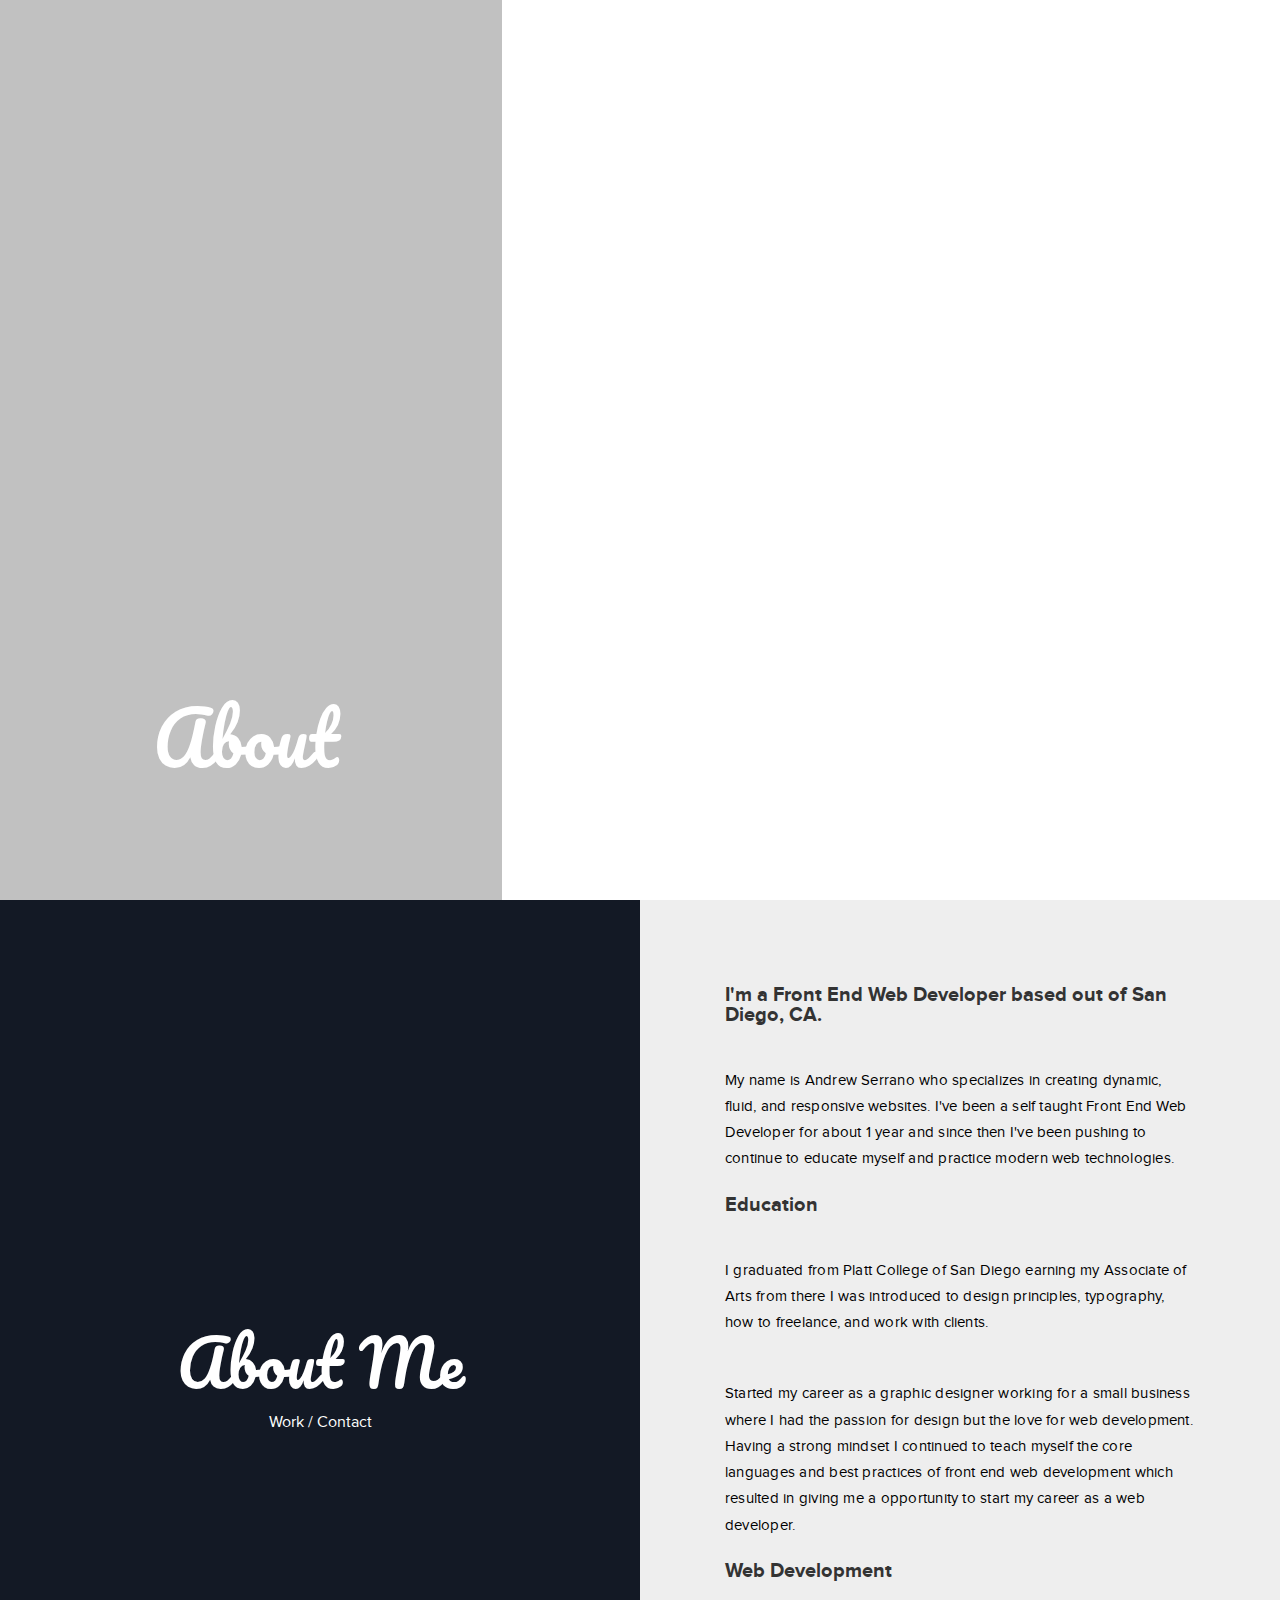
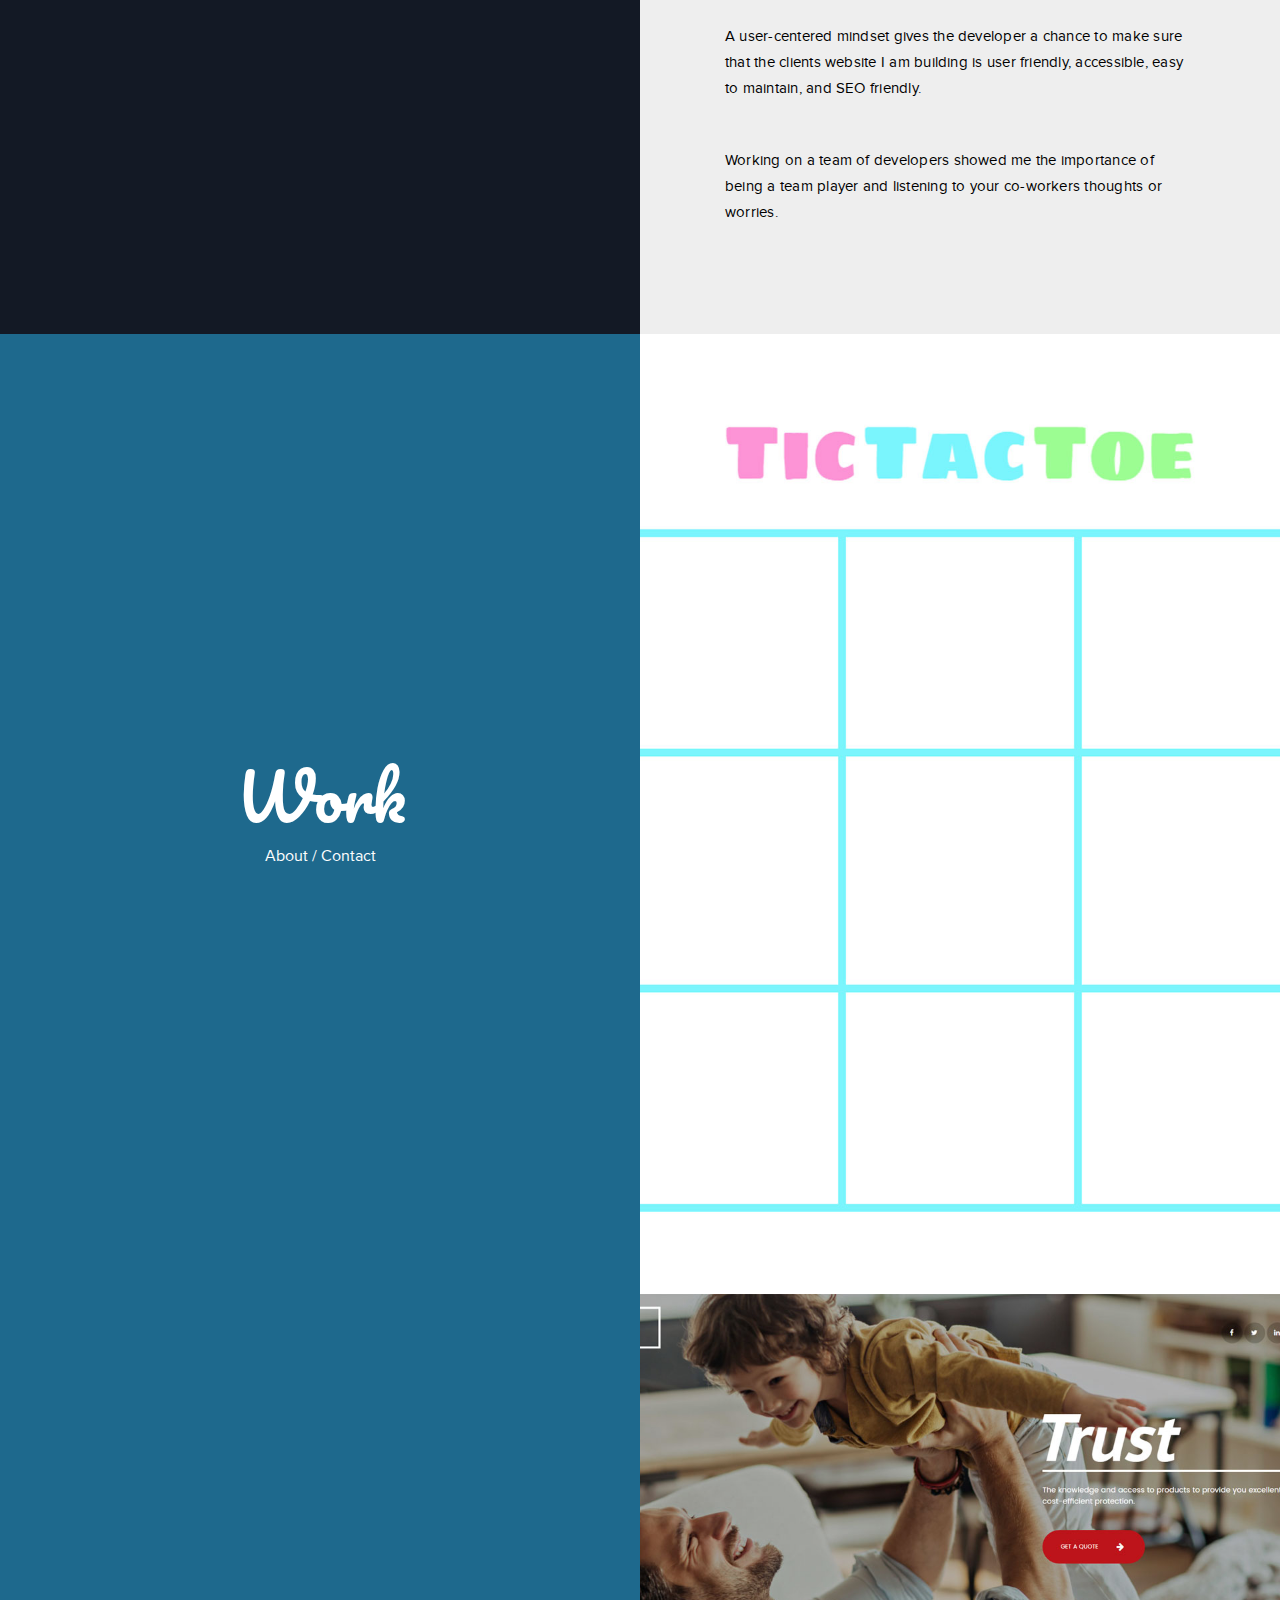
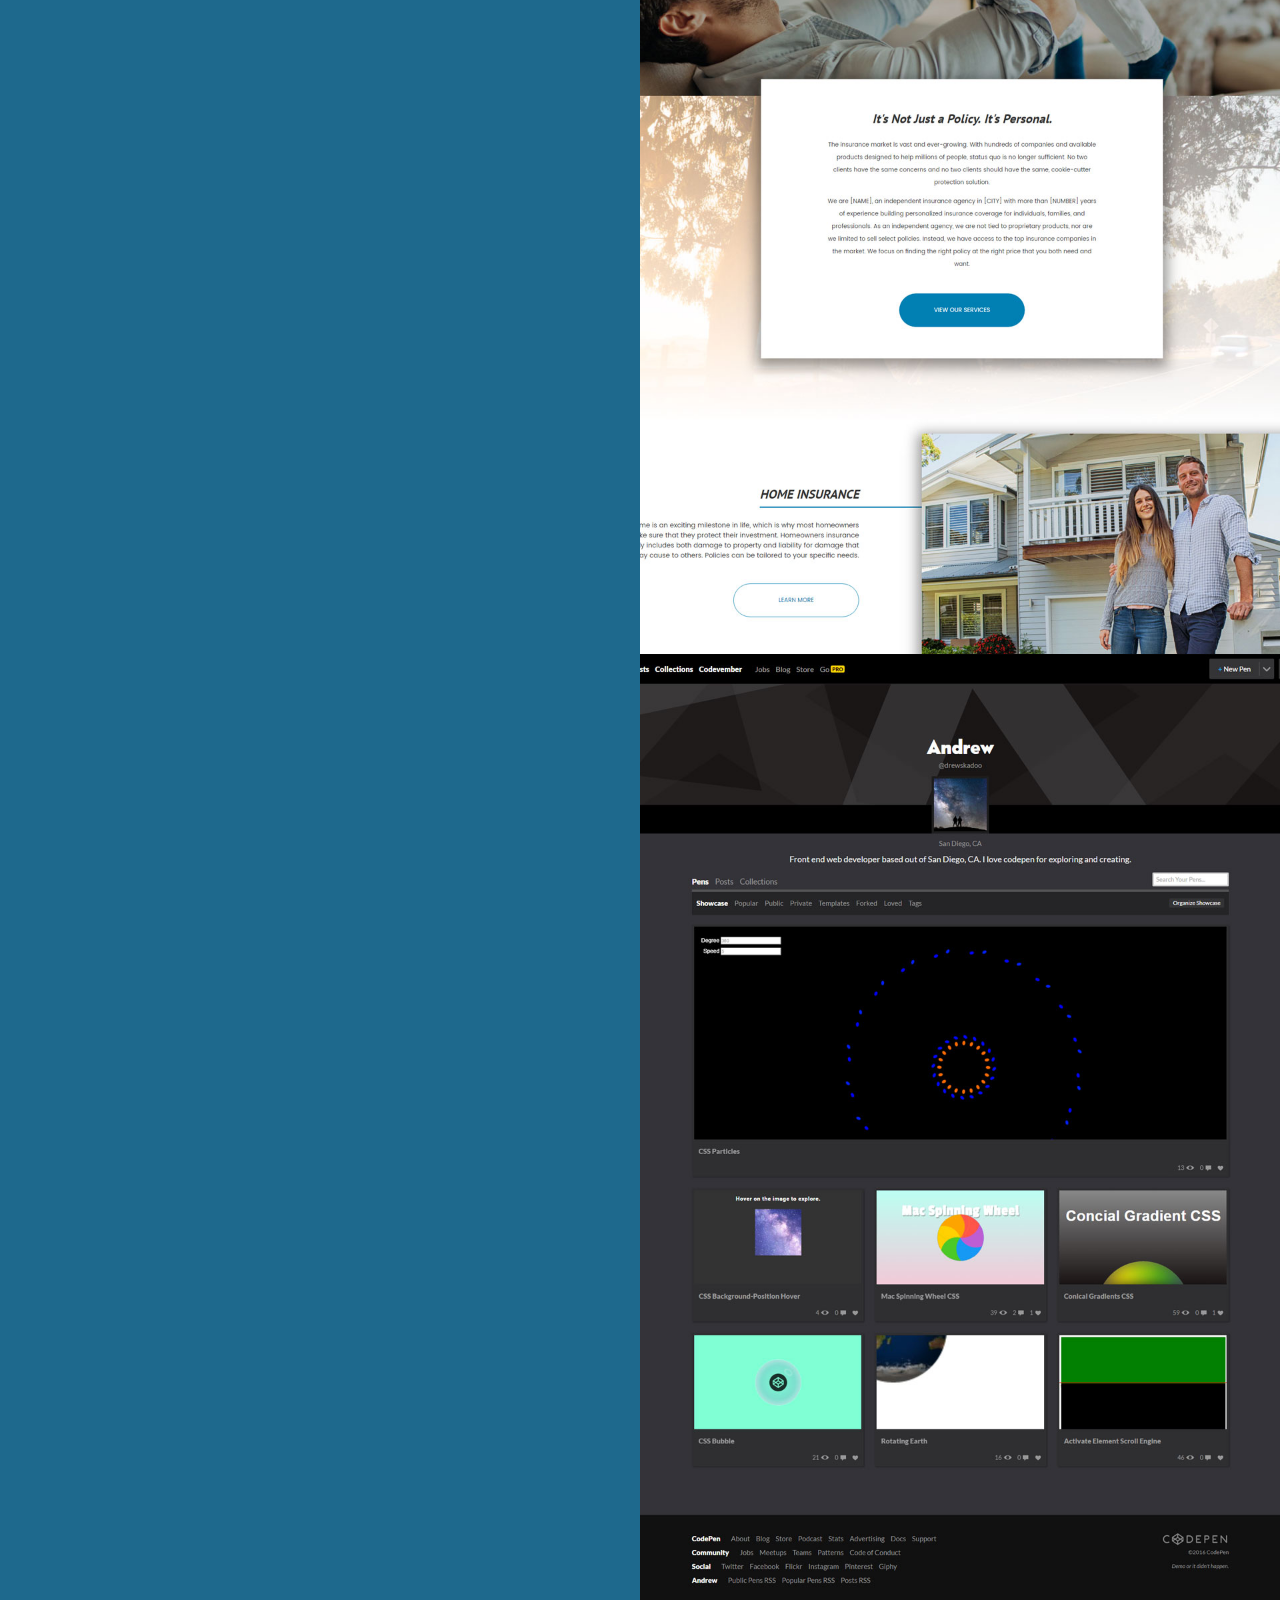
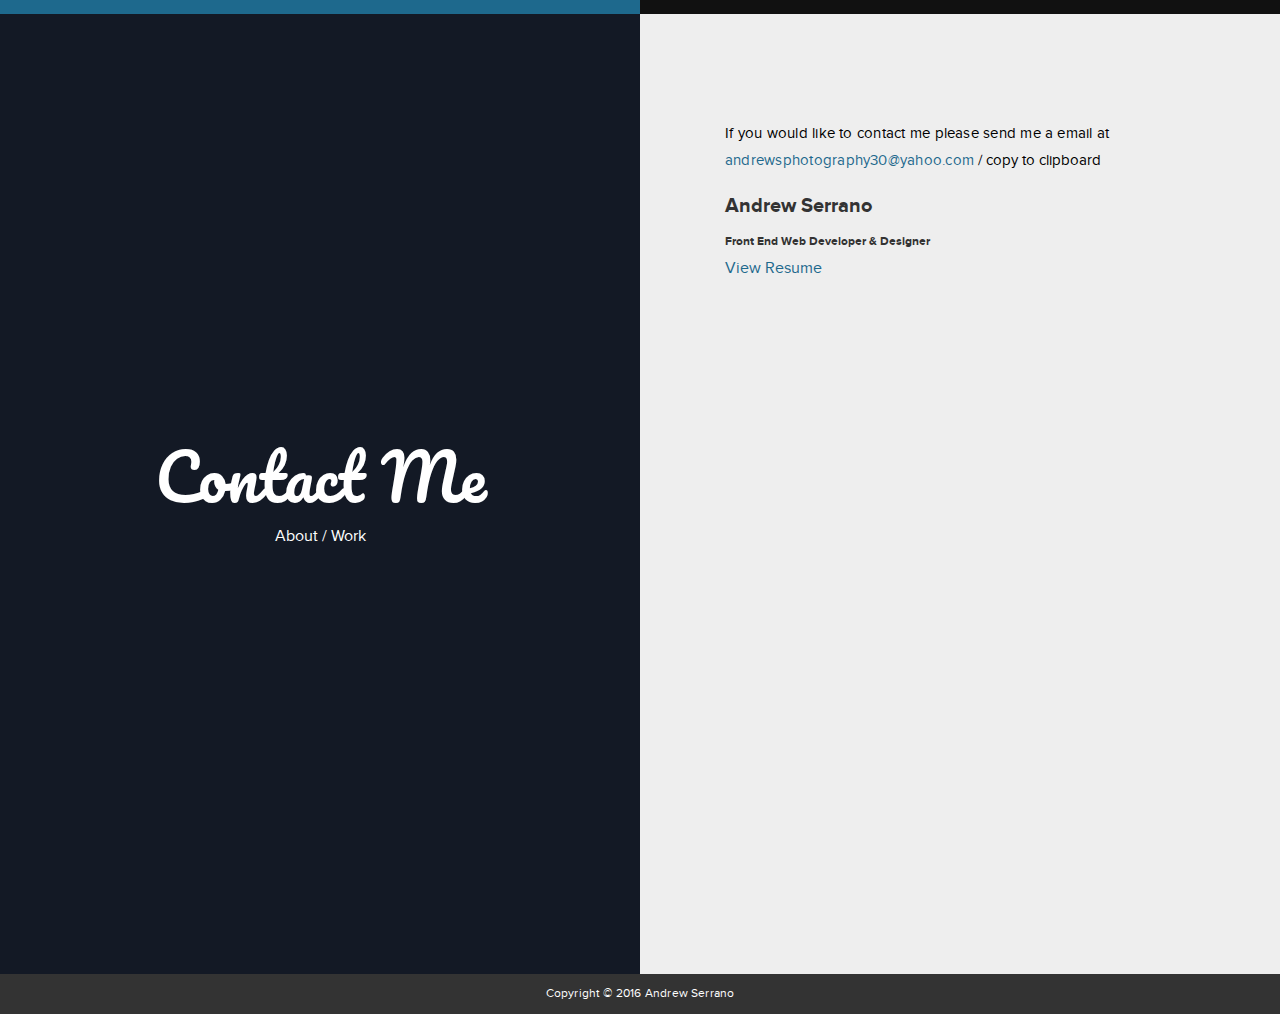
==== commit dcc14f3a: "cont. update" ====
--- a/index.html
+++ b/index.html
@@ -290,8 +290,7 @@
 		<footer class="copyright">
 			<p>Copyright &copy; 2016 Andrew Serrano</p>
 		</footer>
-		<script type="text/javascript" src="js/script.js"></script>
-		<!--<script type="text/javascript" src="js/script.min.js"></script>		-->
+		<script type="text/javascript" src="js/script.min.js"></script>		
 	</div>
 </body>
 
--- a/css/styles.css
+++ b/css/styles.css
@@ -1,3 +1,3 @@
-@import url("https://fonts.googleapis.com/css?family=Pacifico");@font-face{font-family:'Proxima Nova Regular';src:url("../fonts/ProximaNova-Regular.eot");src:url("../fonts/ProximaNova-Regular.eot?#iefix") format("embedded-opentype"),url("../fonts/ProximaNova-Regular.woff2") format("woff2"),url("../fonts/ProximaNova-Regular.woff") format("woff"),url("../fonts/ProximaNova-Regular.ttf") format("truetype"),url("../fonts/ProximaNova-Regular.svg#ProximaNova-Regular") format("svg");font-weight:700;font-style:normal;font-stretch:normal}@font-face{font-family:'Proxima Nova Bold';src:url("../fonts/ProximaNova-Bold.eot");src:url("../fonts/ProximaNova-Bold.eot?#iefix") format("embedded-opentype"),url("../fonts/ProximaNova-Bold.woff2") format("woff2"),url("../fonts/ProximaNova-Bold.woff") format("woff"),url("../fonts/ProximaNova-Bold.ttf") format("truetype"),url("../fonts/ProximaNova-Bold.svg#ProximaNova-Bold") format("svg");font-weight:400;font-style:normal;font-stretch:normal}html,body,div,span,applet,object,iframe,h1,h2,h3,h4,h5,h6,p,blockquote,pre,a,abbr,acronym,address,big,cite,code,del,dfn,em,img,ins,kbd,q,s,samp,small,strike,strong,sub,sup,tt,var,b,u,i,center,dl,dt,dd,ol,ul,li,fieldset,form,label,legend,table,caption,tbody,tfoot,thead,tr,th,td,article,aside,canvas,details,embed,figure,figcaption,footer,header,hgroup,menu,nav,output,ruby,section,summary,time,mark,audio,video{margin:0;padding:0;border:0;font-size:100%;font:inherit;vertical-align:baseline}article,aside,details,figcaption,figure,footer,header,hgroup,menu,nav,section{display:block}body{line-height:1}ol,ul{list-style:none}blockquote,q{quotes:none}blockquote:before,blockquote:after{content:"";content:none}q:before,q:after{content:"";content:none}table{border-collapse:collapse;border-spacing:0}*{box-sizing:border-box}*:before,*:after{box-sizing:border-box}@media screen and (min-width: 1025px){html,body{height:100%}}html body{font-size:16px;font-family:'Proxima Nova Regular', Arial, Helvetica, sans-serif;overflow-x:hidden;background:#131925}html body.menu--init{overflow:hidden}html body.menu--init #mobileFix{overflow:hidden}h1{margin:0 0 1em;font-size:3.25em;color:#333;font-family:"Proxima Nova Bold",Arial,Helvetica,sans-serif}h2{margin:0 0 1em;font-size:2.75em;color:#333;font-family:"Proxima Nova Bold",Arial,Helvetica,sans-serif}h3{margin:0 0 1em;font-size:2.25em;color:#333;font-family:"Proxima Nova Bold",Arial,Helvetica,sans-serif}h4{margin:0 0 1em;font-size:1.75em;color:#333;font-family:"Proxima Nova Bold",Arial,Helvetica,sans-serif}h5{margin:0 0 1em;font-size:1.25em;color:#333;font-family:"Proxima Nova Bold",Arial,Helvetica,sans-serif}h6{margin:0 0 1em;font-size:.75em;color:#333;font-family:"Proxima Nova Bold",Arial,Helvetica,sans-serif}p,a,button{font-family:"Proxima Nova Regular",Arial,Helvetica,sans-serif;font-weight:300}p{padding:1.5em 0;line-height:1.75em;font-size:.9375em;letter-spacing:.01563em}a{text-decoration:none;color:#1e698d}button{font-family:inherit;font-size:inherit;line-height:inherit;background:none;outline:none;border:none;padding:0;cursor:pointer}button #copy{display:none;font-size:1em;color:#1e698d}@media screen and (min-width: 1025px){button #copy{display:inline-block}}img{max-width:100%;display:block}.main-btn{width:12.5em;height:3.125em;margin:3.125em auto 0;color:#fff;font-family:"Proxima Nova Regular",Arial,Helvetica,sans-serif;letter-spacing:.0625em;overflow:hidden;display:block;position:relative}@media screen and (max-width: 1024px){.main-btn{background:#1e698d}}.main-btn:hover:before,.main-btn:hover:after,.main-btn:focus:before,.main-btn:focus:after{transform:translateX(0px);transition:transform 0.3s 0s cubic-bezier(0.5, 0, 0.1, 1)}.main-btn:hover .lines:before,.main-btn:hover .lines:after,.main-btn:focus .lines:before,.main-btn:focus .lines:after{transform:translateY(0px);transition:transform 0.3s 0.3s cubic-bezier(0.5, 0, 0.1, 1)}.main-btn:hover .lines .fill:before,.main-btn:focus .lines .fill:before{transform:translateX(0px);transition:transform 0.3s 0.6s cubic-bezier(0.5, 0, 0.1, 1)}.main-btn:before,.main-btn:after{content:'';width:100%;position:absolute;height:.125em;background:#1e698d;left:0;right:0;transition:transform 0.3s 0.6s cubic-bezier(0.5, 0, 0.1, 1)}.main-btn:before{top:0;transform:translateX(100%)}.main-btn:after{bottom:0;transform:translateX(-100%)}.main-btn .lines{width:100%;height:100%;display:block;position:relative}.main-btn .lines:before,.main-btn .lines:after{content:'';width:2px;position:absolute;height:100%;background:#1e698d;transition:transform 0.3s 0.3s cubic-bezier(0.5, 0, 0.1, 1)}.main-btn .lines:before{top:0;left:1px;transform:translateY(-100%)}.main-btn .lines:after{bottom:0;right:0;transform:translateY(100%)}.main-btn .lines .fill{position:relative;display:block;height:100%;text-align:center;line-height:3}.main-btn .lines .fill:before{content:'';position:absolute;z-index:-10;top:0;left:0;right:0;bottom:0;width:100%;height:100%;background:#1e698d;transform:translateX(-100%);transition:transform 0.3s 0s cubic-bezier(0.5, 0, 0.1, 1)}.loader{display:flex;align-items:center;justify-content:center;position:fixed;top:0;right:0;left:0;width:100%;height:100%;background:#131925;z-index:100;transition:opacity 0.85s cubic-bezier(0.5, 0, 0.1, 1)}.loader__items{background:#fff;width:1.25em;height:1.25em;position:relative;border-radius:50%;transform-origin:50% 50%;margin:0 .3125em;transform:scale(0)}.loader__items:nth-child(1){animation:loading 1s 333ms linear infinite}.loader__items:nth-child(2){animation:loading 1s 666ms linear infinite}.loader__items:nth-child(3){animation:loading 1s 999ms linear infinite}@keyframes loading{0%,
+@import url("https://fonts.googleapis.com/css?family=Pacifico");@font-face{font-family:'Proxima Nova Regular';src:url("../fonts/ProximaNova-Regular.eot");src:url("../fonts/ProximaNova-Regular.eot?#iefix") format("embedded-opentype"),url("../fonts/ProximaNova-Regular.woff2") format("woff2"),url("../fonts/ProximaNova-Regular.woff") format("woff"),url("../fonts/ProximaNova-Regular.ttf") format("truetype"),url("../fonts/ProximaNova-Regular.svg#ProximaNova-Regular") format("svg");font-weight:700;font-style:normal;font-stretch:normal}@font-face{font-family:'Proxima Nova Bold';src:url("../fonts/ProximaNova-Bold.eot");src:url("../fonts/ProximaNova-Bold.eot?#iefix") format("embedded-opentype"),url("../fonts/ProximaNova-Bold.woff2") format("woff2"),url("../fonts/ProximaNova-Bold.woff") format("woff"),url("../fonts/ProximaNova-Bold.ttf") format("truetype"),url("../fonts/ProximaNova-Bold.svg#ProximaNova-Bold") format("svg");font-weight:400;font-style:normal;font-stretch:normal}html,body,div,span,applet,object,iframe,h1,h2,h3,h4,h5,h6,p,blockquote,pre,a,abbr,acronym,address,big,cite,code,del,dfn,em,img,ins,kbd,q,s,samp,small,strike,strong,sub,sup,tt,var,b,u,i,center,dl,dt,dd,ol,ul,li,fieldset,form,label,legend,table,caption,tbody,tfoot,thead,tr,th,td,article,aside,canvas,details,embed,figure,figcaption,footer,header,hgroup,menu,nav,output,ruby,section,summary,time,mark,audio,video{margin:0;padding:0;border:0;font-size:100%;font:inherit;vertical-align:baseline}article,aside,details,figcaption,figure,footer,header,hgroup,menu,nav,section{display:block}body{line-height:1}ol,ul{list-style:none}blockquote,q{quotes:none}blockquote:before,blockquote:after{content:"";content:none}q:before,q:after{content:"";content:none}table{border-collapse:collapse;border-spacing:0}*{box-sizing:border-box}*:before,*:after{box-sizing:border-box}@media screen and (min-width: 1025px){html,body,#mobileFix{height:100%}}html body{font-size:16px;font-family:'Proxima Nova Regular', Arial, Helvetica, sans-serif;overflow-x:hidden;background:#131925}html body.menu--init{overflow:hidden}html body.menu--init #mobileFix{overflow:hidden}h1{margin:0 0 1em;font-size:3.25em;color:#333;font-family:"Proxima Nova Bold",Arial,Helvetica,sans-serif}h2{margin:0 0 1em;font-size:2.75em;color:#333;font-family:"Proxima Nova Bold",Arial,Helvetica,sans-serif}h3{margin:0 0 1em;font-size:2.25em;color:#333;font-family:"Proxima Nova Bold",Arial,Helvetica,sans-serif}h4{margin:0 0 1em;font-size:1.75em;color:#333;font-family:"Proxima Nova Bold",Arial,Helvetica,sans-serif}h5{margin:0 0 1em;font-size:1.25em;color:#333;font-family:"Proxima Nova Bold",Arial,Helvetica,sans-serif}h6{margin:0 0 1em;font-size:.75em;color:#333;font-family:"Proxima Nova Bold",Arial,Helvetica,sans-serif}p,a,button{font-family:"Proxima Nova Regular",Arial,Helvetica,sans-serif;font-weight:300}p{padding:1.5em 0;line-height:1.75em;font-size:.9375em;letter-spacing:.01563em}a{text-decoration:none;color:#1e698d}button{font-family:inherit;font-size:inherit;line-height:inherit;background:none;outline:none;border:none;padding:0;cursor:pointer}button #copy{display:none;font-size:1em;color:#1e698d}@media screen and (min-width: 1025px){button #copy{display:inline-block}}img{max-width:100%;display:block}.main-btn{width:12.5em;height:3.125em;margin:3.125em auto 0;color:#fff;font-family:"Proxima Nova Regular",Arial,Helvetica,sans-serif;letter-spacing:.0625em;overflow:hidden;display:block;position:relative}@media screen and (max-width: 1024px){.main-btn{background:#1e698d}}.main-btn:hover:before,.main-btn:hover:after,.main-btn:focus:before,.main-btn:focus:after{transform:translateX(0px);transition:transform 0.3s 0s cubic-bezier(0.5, 0, 0.1, 1)}.main-btn:hover .lines:before,.main-btn:hover .lines:after,.main-btn:focus .lines:before,.main-btn:focus .lines:after{transform:translateY(0px);transition:transform 0.3s 0.3s cubic-bezier(0.5, 0, 0.1, 1)}.main-btn:hover .lines .fill:before,.main-btn:focus .lines .fill:before{transform:translateX(0px);transition:transform 0.3s 0.6s cubic-bezier(0.5, 0, 0.1, 1)}.main-btn:before,.main-btn:after{content:'';width:100%;position:absolute;height:.125em;background:#1e698d;left:0;right:0;transition:transform 0.3s 0.6s cubic-bezier(0.5, 0, 0.1, 1)}.main-btn:before{top:0;transform:translateX(100%)}.main-btn:after{bottom:0;transform:translateX(-100%)}.main-btn .lines{width:100%;height:100%;display:block;position:relative}.main-btn .lines:before,.main-btn .lines:after{content:'';width:2px;position:absolute;height:100%;background:#1e698d;transition:transform 0.3s 0.3s cubic-bezier(0.5, 0, 0.1, 1)}.main-btn .lines:before{top:0;left:1px;transform:translateY(-100%)}.main-btn .lines:after{bottom:0;right:0;transform:translateY(100%)}.main-btn .lines .fill{position:relative;display:block;height:100%;text-align:center;line-height:3}.main-btn .lines .fill:before{content:'';position:absolute;z-index:-10;top:0;left:0;right:0;bottom:0;width:100%;height:100%;background:#1e698d;transform:translateX(-100%);transition:transform 0.3s 0s cubic-bezier(0.5, 0, 0.1, 1)}.loader{display:flex;align-items:center;justify-content:center;position:fixed;top:0;right:0;left:0;width:100%;height:100%;background:#131925;z-index:100;transition:opacity 0.85s cubic-bezier(0.5, 0, 0.1, 1)}.loader__items{background:#fff;width:1.25em;height:1.25em;position:relative;border-radius:50%;transform-origin:50% 50%;margin:0 .3125em;transform:scale(0)}.loader__items:nth-child(1){animation:loading 1s 333ms linear infinite}.loader__items:nth-child(2){animation:loading 1s 666ms linear infinite}.loader__items:nth-child(3){animation:loading 1s 999ms linear infinite}@keyframes loading{0%,
                 100%{transform:scale(0)}50%{transform:scale(1)}}.loader p{color:#fff;max-width:50%}body{overflow:hidden}body .main-content--load{z-index:0;transform:translateY(100%)}body.loader--init{overflow:auto}body.loader--init .loader{animation-play-state:paused}body.loader--init .main-content--load{transform:translateY(0%);z-index:110}body.loader--init .loader{opacity:0}header{position:absolute;top:0;left:0;right:0;z-index:200}@media screen and (min-width: 1025px){header{background:#333;height:100%;overflow:hidden;position:relative;transition:transform 0.85s cubic-bezier(0.5, 0, 0.1, 1)}}header .menu{display:flex;align-items:center;justify-content:center;width:100%;height:100%;position:fixed;background:#fff;opacity:0;transition:opacity 0.85s cubic-bezier(0.5, 0, 0.1, 1),transform 1ms 0.85s cubic-bezier(0.5, 0, 0.1, 1);transform:translateX(-100%)}header .menu--init{transform:translateX(0px);opacity:1;transition:opacity 0.85s cubic-bezier(0.5, 0, 0.1, 1),transform 1ms cubic-bezier(0.5, 0, 0.1, 1)}header .menu__mobile{width:2.8125em;height:2.8125em;background-color:#489eba;text-align:center;border-radius:50%;position:fixed;top:.78125em;left:.78125em;overflow:hidden;opacity:0;z-index:220;transition:opacity 0.85s cubic-bezier(0.5, 0, 0.1, 1);outline:none;cursor:pointer}header .menu__mobile--show{opacity:1}@media screen and (min-width: 1025px){header .menu__mobile{display:none}}header .menu__mobile--init .menu__target:nth-child(1){transform:translateY(.375em) rotate(45deg)}header .menu__mobile--init .menu__target:nth-child(2){transform:translateX(-200%)}header .menu__mobile--init .menu__target:nth-child(3){transform:translateY(-.375em) rotate(-45deg)}header .menu__target-container{-webkit-backface-visibility:hidden;-moz-backface-visibility:hidden;backface-visibility:hidden}header .menu__target{display:block;width:1.5625em;height:.125em;position:relative;border-radius:.3125em;background:#fff;transition:transform 0.45s cubic-bezier(0.5, 0, 0.1, 1);transform-origin:50% 50%;left:0;right:0}header .menu__target-container{display:flex;align-items:center;justify-content:center}header .menu__target:nth-child(1){top:-.25em}header .menu__target:nth-child(3){bottom:-.25em}header .menu__items{text-align:center;padding:.625em 0}header .menu__items-container{max-width:50%}@media screen and (min-width: 1025px){header .menu__items-container{max-width:100%}}header .menu__items a:link,header .menu__items a:active,header .menu__items a:focus,header .menu__items a:visited{display:inline-block;font-size:1.875em;font-family:"Proxima Nova Bold",Arial,Helvetica,sans-serif;text-transform:uppercase;color:#1e698d}@media screen and (min-width: 1025px){header .menu{position:static;display:block;opacity:1;transform:translateX(0px)}header .menu:after{content:'';display:table;clear:both}header .menu__items-container{height:100%;display:inherit}header .menu__items{width:33.33333%;float:left;height:100%;padding:0;transform-origin:50% 50%;transition:transform 0.45s 0.1s cubic-bezier(0.5, 0, 0.1, 1);will-change:transform, opacity;list-style-type:none}header .menu__items:nth-child(1){background:url("https://deaenij3kiw8r.cloudfront.net/system/users/avatars/141380/original/production-b3612f96cc66fee631be82853dd2c316-man_bartlett_bw.jpg?1369799811") 50% 50%/cover no-repeat}header .menu__items:nth-child(2){background:url("../images/project.jpg") 50% 50%/cover no-repeat}header .menu__items:nth-child(3){background:url("https://deaenij3kiw8r.cloudfront.net/system/users/avatars/141380/original/production-b3612f96cc66fee631be82853dd2c316-man_bartlett_bw.jpg?1369799811") 50% 50%/cover no-repeat}header .menu__items a{position:relative;top:0;left:0;right:0;width:100%;height:100%;display:block;text-align:center;display:inline-block;vertical-align:middle;text-align:center}header .menu__items a:after{content:'';display:inline-block;vertical-align:middle;height:100%;width:auto}header .menu__items a:link,header .menu__items a:active,header .menu__items a:focus,header .menu__items a:visited{font-size:3.75em;color:#fff;font-family:"Pacifico","Proxima Nova Bold",Arial,Helvetica,sans-serif,cursive;text-transform:capitalize}header .menu__items a:before{content:'';width:100%;height:100%;position:absolute;z-index:10;top:0;left:0;right:0;display:block;margin:auto;opacity:0;transition:opacity 0.25s cubic-bezier(0.5, 0, 0.1, 1)}header .menu__items a:hover:before,header .menu__items a:focus:before{opacity:1;background-color:rgba(51,51,51,0.3)}header .menu__items a:hover span,header .menu__items a:focus span{transform:translateY(-300%) scale(1);opacity:1}header .menu__items a span{backface-visibility:hidden;position:absolute;left:0;right:0;bottom:0;z-index:10;transform:translateY(100%) scale(0.8);transition:transform 0.45s 100ms cubic-bezier(0.5, 0, 0.1, 1),opacity 1.25s cubic-bezier(0.5, 0, 0.1, 1);opacity:0}}main{position:relative;transition:transform 0.85s cubic-bezier(0.5, 0, 0.1, 1)}@media screen and (min-width: 1025px){main{transition:none}}main .layout{min-height:736px}@media screen and (max-width: 768px) and (orientation: landscape){main .layout{min-height:414px}}@media screen and (min-width: 768px){main .layout{min-height:960px}}@media screen and (min-width: 1025px){main .layout{position:relative}main .layout:after{content:'';display:table;clear:both}}main .layout__inner-title{will-change:position;position:static}@media scren and (min-width: 1025px){main .layout__inner-title{position:absolute;top:0;left:0;right:0;bottom:0}}main .layout:nth-child(even) .layout__inner-title{background-color:#1e698d}main .layout:nth-child(odd) .layout__inner-title{background-color:#131925}main .layout__inner{min-height:736px}@media screen and (max-width: 768px) and (orientation: landscape){main .layout__inner{min-height:414px}}@media screen and (min-width: 1025px){main .layout__inner{min-height:960px;width:50%;float:left;left:0;margin:auto}main .layout__inner--fixed{position:fixed;top:0;bottom:0}main .layout__inner--static{position:absolute;top:auto;bottom:0}}main .layout__inner-desc{float:none;padding:4.375em;background:#eee}@media screen and (min-width: 768px){main .layout__inner-desc{padding:5.3125em}}@media screen and (min-width: 1025px){main .layout__inner-desc{float:right;width:50%;float:right}}main .layout__vertical-helper{height:100%;display:flex;align-items:center;justify-content:center}main .layout__heading{text-align:center;width:100%}main .layout__heading h2{color:#fff;margin:0;margin-bottom:1.25rem;font-family:"Pacifico","Proxima Nova Bold",Arial,Helvetica,sans-serif,cursive;font-size:4em}main .layout__nav li{display:inline-block}main .layout__nav li:first-child a:after{content:' / '}main .layout__nav li a{color:#fff}main .featured-proj{position:relative;background:#1e698d}main .featured-proj__container{height:auto;padding:0}main .featured-proj__view{min-height:736px;max-height:100%;overflow:hidden;position:relative;transform:translateX(0px)}main .featured-proj__view:nth-child(1) .featured-proj__img{background:url("../images/project_tic_tac_toe.jpg") 50% 0%/cover no-repeat}main .featured-proj__view:nth-child(2) .featured-proj__img{background:url("../images/project_menu.jpg") 50% 0%/cover no-repeat}main .featured-proj__view:nth-child(3) .featured-proj__img{background:url("../images/project_codepen.jpg") 50% 0%/cover no-repeat}@media screen and (min-width: 1025px){main .featured-proj__view{min-height:960px}main .featured-proj__view:hover .featured-proj__img,main .featured-proj__view:focus .featured-proj__img{transition:transform 25s linear;transform:scale(1.25)}main .featured-proj__view:hover .featured-proj__desc,main .featured-proj__view:focus .featured-proj__desc{transform:translateX(0px)}}main .featured-proj__img{height:100%}@media screen and (min-width: 1025px){main .featured-proj__img{transition:transform 5s cubic-bezier(0.5, 0, 0.1, 1)}}main .featured-proj__toggle{width:100%;height:2.8125em;background:rgba(120,159,187,0.95);position:absolute;bottom:0;left:0;right:0;transform:translateY(0px);transition:transform 0.3s 0.45s cubic-bezier(0.5, 0, 0.1, 1)}main .featured-proj__toggle svg{width:1.5625em;transform:rotate(90deg);position:absolute;top:0;right:0;bottom:0;left:0;margin:auto;fill:#fff}@media screen and (min-width: 1025px){main .featured-proj__toggle{display:none}}main .featured-proj #project1:target ~ .featured-proj__toggle-back,main .featured-proj #project2:target ~ .featured-proj__toggle-back,main .featured-proj #project3:target ~ .featured-proj__toggle-back{opacity:0;transition:opacity 2s cubic-bezier(0.5, 0, 0.1, 1)}main .featured-proj #projectDesc1:target,main .featured-proj #projectDesc2:target,main .featured-proj #projectDesc3:target{transform:translateX(0px);transition:transform 0.45s 0.3s cubic-bezier(0.5, 0, 0.1, 1)}main .featured-proj #projectDesc1:target ~ .featured-proj__toggle-back,main .featured-proj #projectDesc2:target ~ .featured-proj__toggle-back,main .featured-proj #projectDesc3:target ~ .featured-proj__toggle-back{opacity:1;transition:opacity 2s cubic-bezier(0.5, 0, 0.1, 1)}main .featured-proj #projectDesc1:target ~ .featured-proj__toggle-forward,main .featured-proj #projectDesc2:target ~ .featured-proj__toggle-forward,main .featured-proj #projectDesc3:target ~ .featured-proj__toggle-forward{transform:translateY(100%);transition:transform 0.3s cubic-bezier(0.5, 0, 0.1, 1)}main .featured-proj__toggle-back{position:fixed;top:1.5625em;right:1.5625em;opacity:0}main .featured-proj__toggle-back svg{width:1.25em;height:1.25em;fill:#fff}main .featured-proj__desc{height:100%;background-color:rgba(120,159,187,0.9);color:#fff;transform:translateX(-100%);transition:transform 0.45s cubic-bezier(0.5, 0, 0.1, 1);position:absolute;top:0;left:0;padding:4.375em 4.375em 12.5em;overflow-y:auto;-webkit-overflow-scrolling:touch}@media screen and (max-width: 768px) and (orientation: landscape){main .featured-proj__desc{padding:4.375em 4.375em 31.25em}}@media screen and (min-width: 768px){main .featured-proj__desc{padding:5.3125em}}main .featured-proj__desc h4{color:currentColor}main .featured-proj__svg{width:1.25em;display:inline-block;margin:0 .0625em}main .featured-proj__svg .lang{max-width:100%;fill:#131925;height:1.25em}footer.copyright{width:100%;height:2.5em;color:#fff;background:#333}footer.copyright p{width:100%;height:100%;padding:0;font-size:.75em;display:inline-block;vertical-align:middle;text-align:center}footer.copyright p:after{content:'';display:inline-block;vertical-align:middle;height:100%;width:auto}
 /*# sourceMappingURL=styles.css.map */
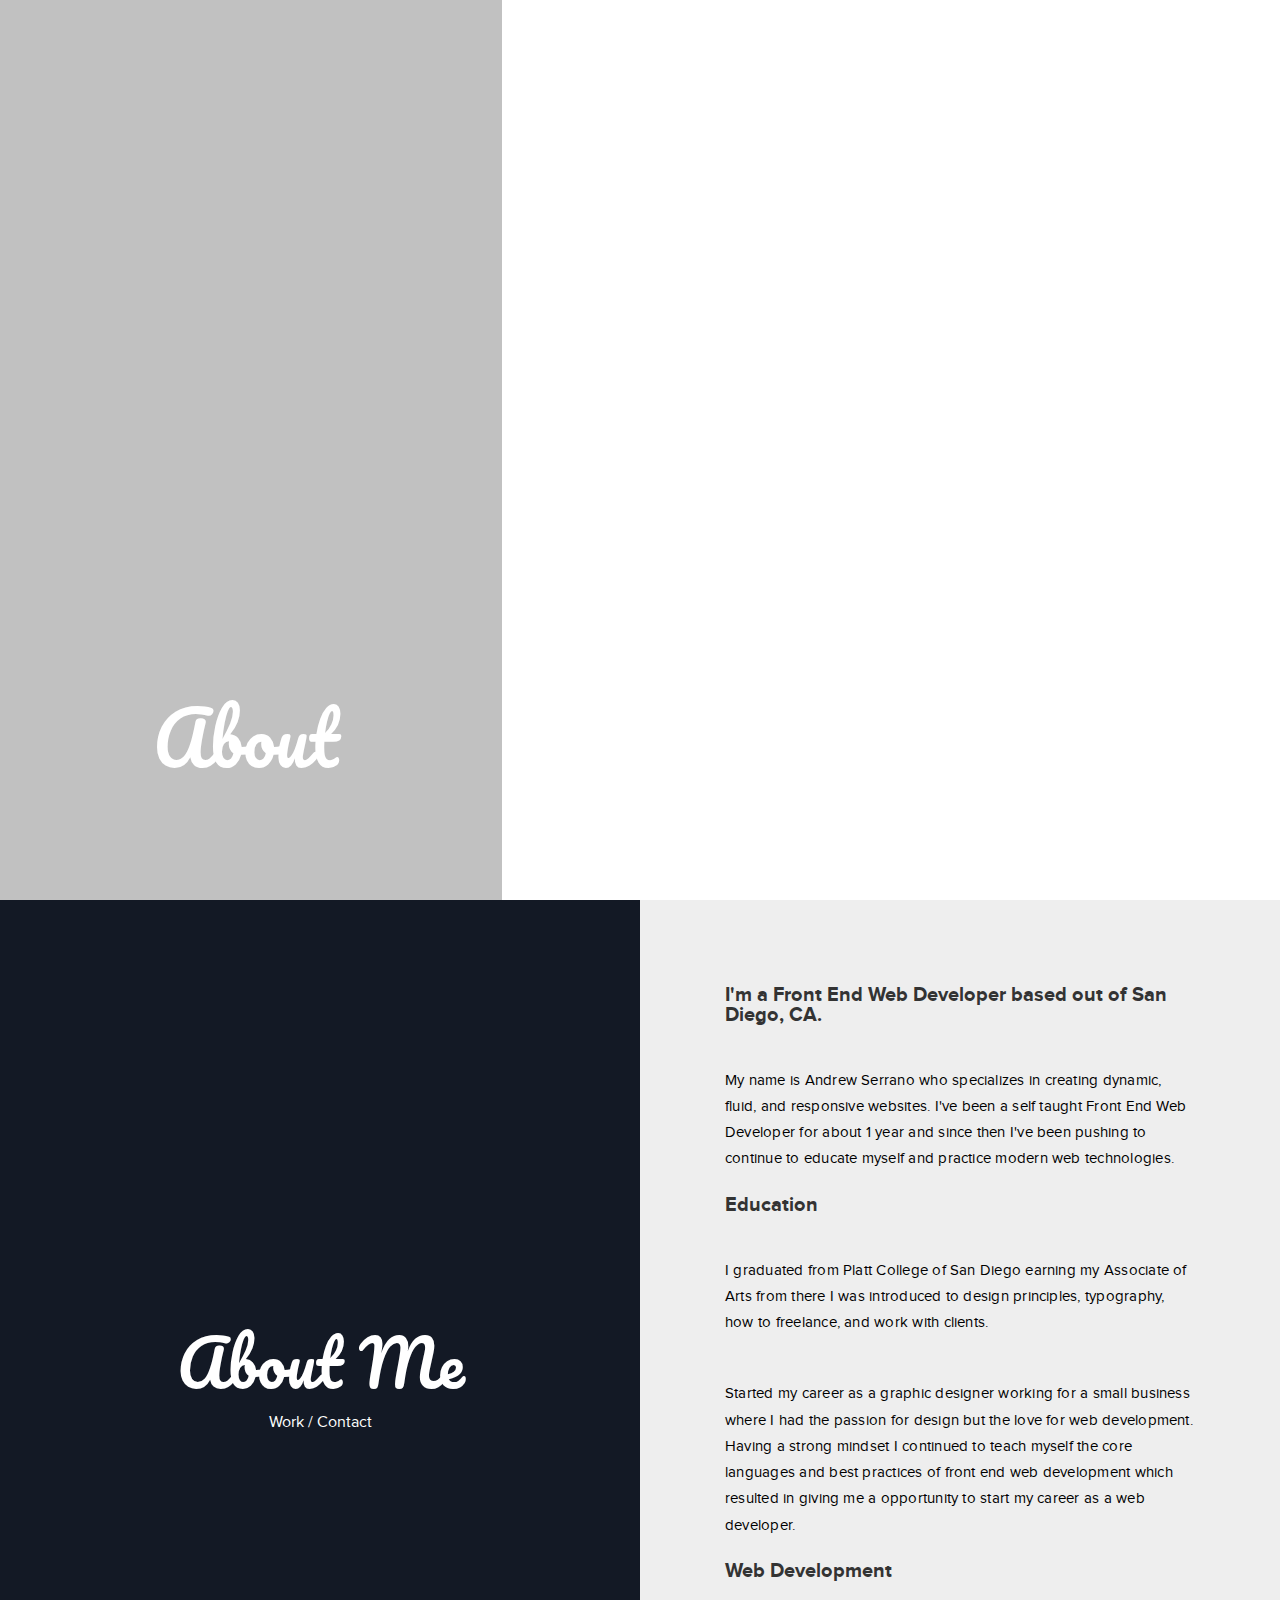
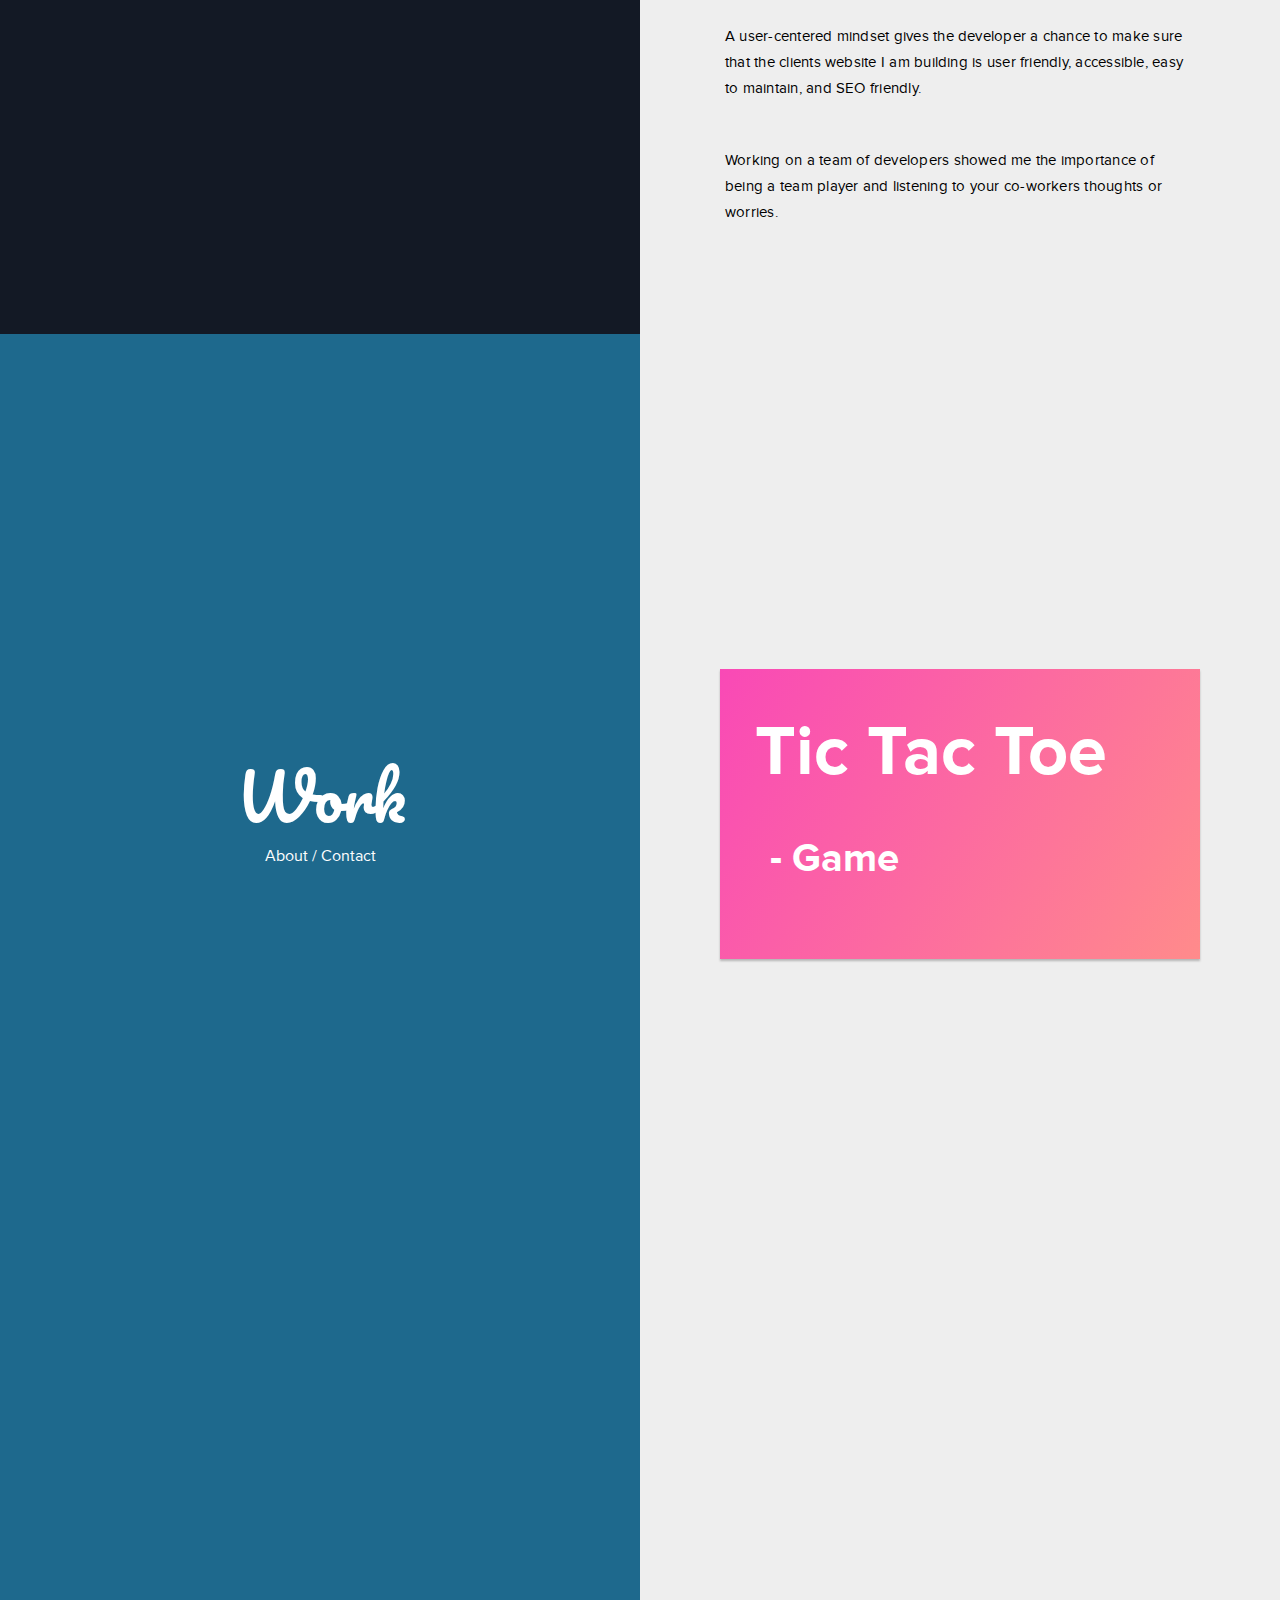
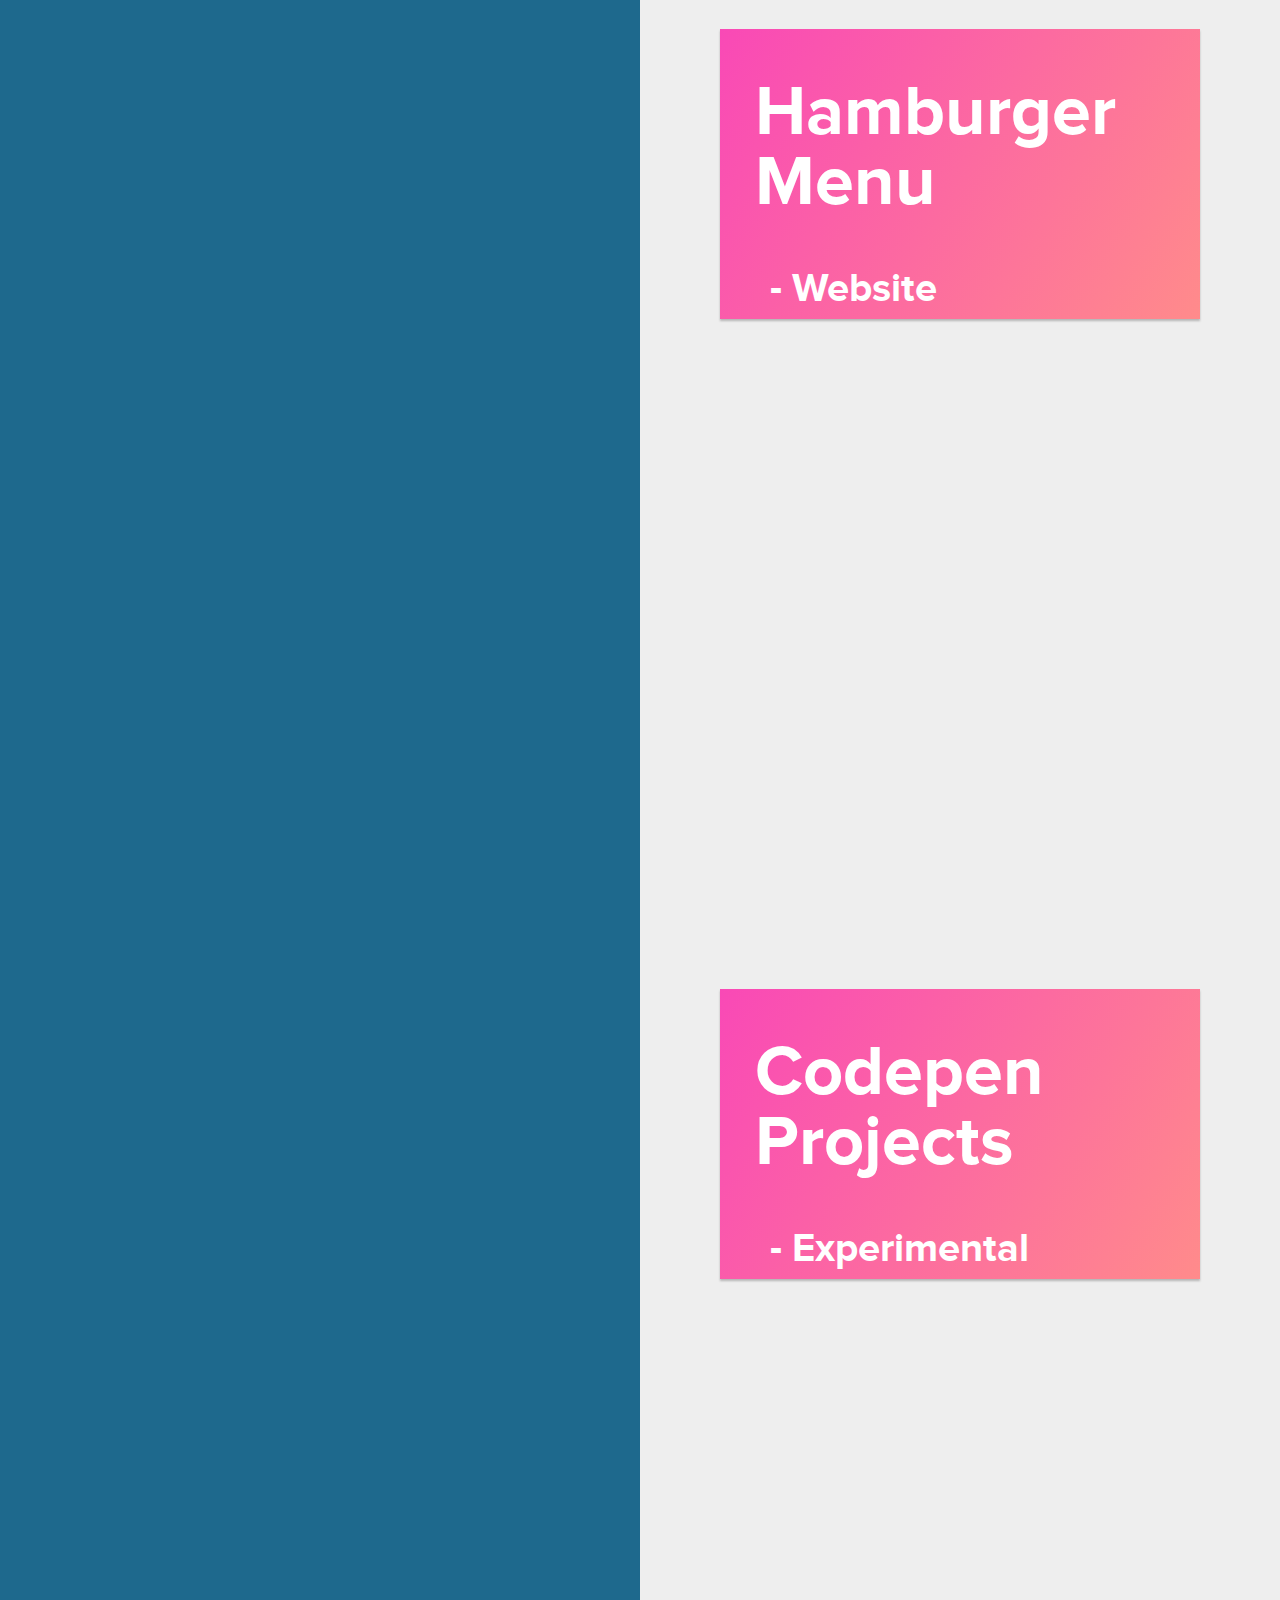
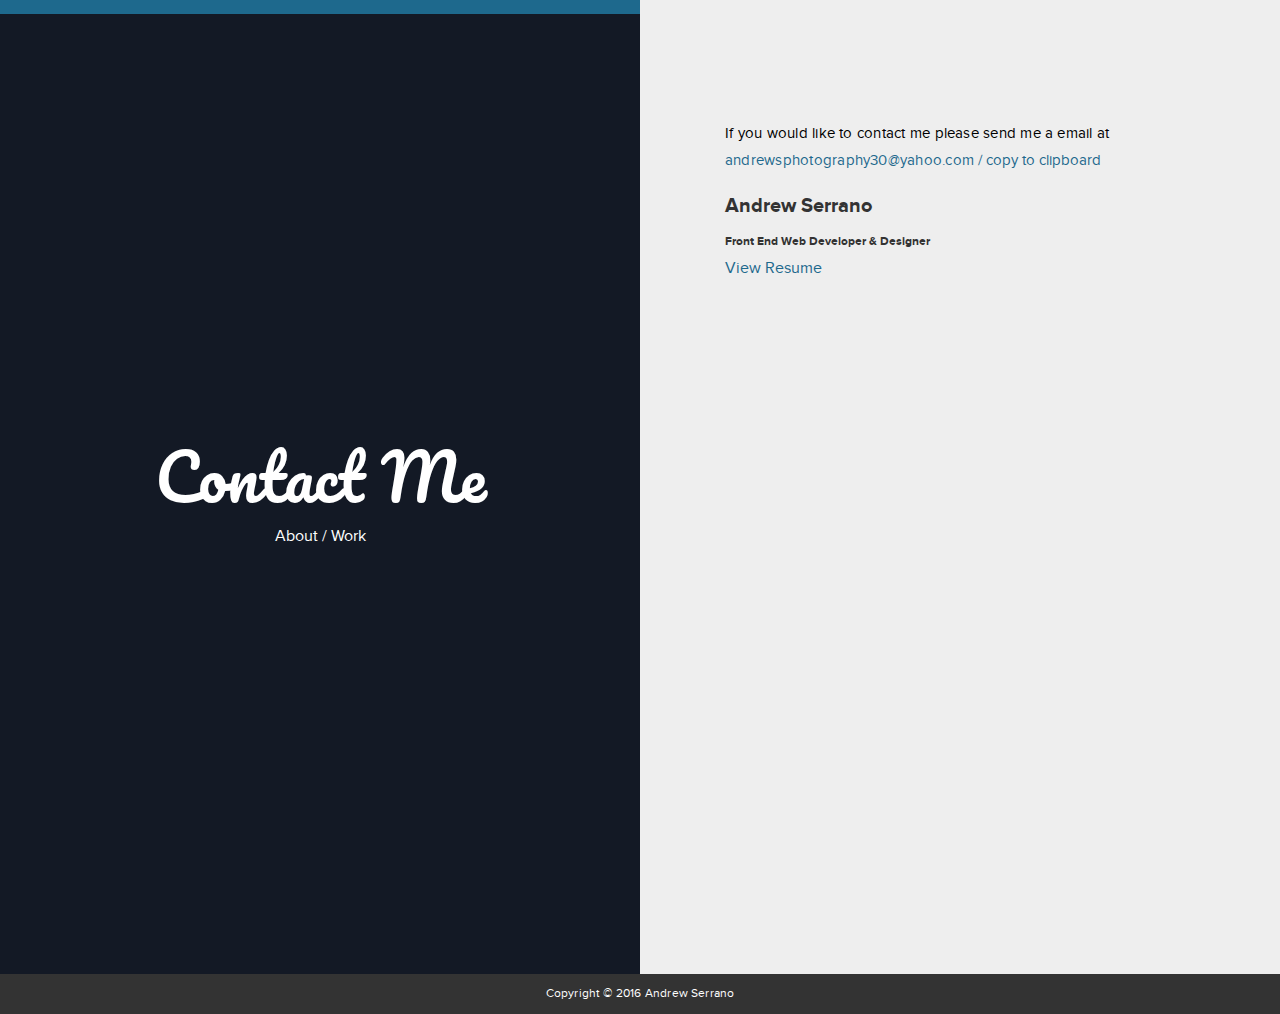
==== commit bd80f2d1: "Mobile Redo for Projects" ====
--- a/index.html
+++ b/index.html
@@ -70,7 +70,7 @@
 		</header>
 		<main>
 			<section id="h-about" class="layout about">
-				<section class="layout__inner layout__inner-title layout--setHeight about__title">
+				<section class="layout__inner layout__inner-title about__title layout--setHeight">
 					<div class="layout__vertical-helper">
 						<div class="layout__heading">
 							<h2>About Me</h2>
@@ -119,41 +119,48 @@
 				<div class="layout__inner layout__inner-desc featured-proj__container">
 					<!--1-->
 					<div id="project1" class="featured-proj__view layout--setHeight">
-						<div class="featured-proj__img">
-							<!--BG IMG?-->
-						</div>
-						<div id="projectDesc1" class="featured-proj__desc">
-							<h4>Tic Tac Toe</h4>
-							<div class="featured-proj__lang">
-								<div class="featured-proj__svg">
-									<svg class="lang">
-										<use xlink:href="#html" />
-									</svg>
+						<div data-ptarget="false" class="featured-proj__overflow">
+							<div class="featured-proj__img">
+								<!--BG IMG?-->
+							</div>
+							<div class="featured-proj__front">
+								<h4>Tic Tac Toe</h4>
+								<h5>- Game</h5>
+							</div>
+						</div>
+						<div class="featured-proj__overflow">
+							<div id="projectDesc1" class="featured-proj__desc">
+								<div class="featured-proj__lang">
+									<div class="featured-proj__svg">
+										<svg class="lang">
+											<use xlink:href="#html" />
+										</svg>
+									</div>
+									<div class="featured-proj__svg">
+										<svg class="lang">
+											<use xlink:href="#css" />
+										</svg>
+									</div>
+									<div class="featured-proj__svg">
+										<svg class="lang">
+											<use xlink:href="#js" />
+										</svg>
+									</div>
 								</div>
-								<div class="featured-proj__svg">
-									<svg class="lang">
-										<use xlink:href="#css" />
-									</svg>
-								</div>
-								<div class="featured-proj__svg">
-									<svg class="lang">
-										<use xlink:href="#js" />
-									</svg>
-								</div>
-							</div>
-							<p>A Tic Tac Toe game seemed like a great project for me to get a better hand on experience using Javascript. This project
-								gave me a deeper understanding on the fundamentals of programming. My approach to this game was to create a 3x3 matrix
-								that would have specific coordinates that I could reference too. The user starts the game by clicking the squares
-								which initiates the computers turn. The computer then scans through all the squares knowing what's available for
-								a possible turn. Once it has fully scanned the arena it randomly guesses a coordinate and takes it's turn.</p>
-							<p>From there the game continues between the user and the computer until someone has finally won, loss, or a draw. Which
-								forces the game to restart and the user can continue to play again.</p>
-							<p>The biggest challenge of this project was to create a computer that had the knowledge of knowing when to take it's
-								turn, which square to pick, and to know when the user or computer has won. But the challenge gave me a opportunity
-								to learn a lot of features of the Javascript language. The improvements I would like to make to this project will
-								be a scoreboard, different difficulties for the computer, and possibly in the future to make a matchmaking setting.</p>
-							<a href="projects/tic_tac/index.html" class="featured-proj__button main-btn" target="_blank" rel="noopener noreferrer"><span class="lines"><span class="fill">View More</span></span>
-							</a>
+								<p>A Tic Tac Toe game seemed like a great project for me to get a better hand on experience using Javascript. This project
+									gave me a deeper understanding on the fundamentals of programming. My approach to this game was to create a 3x3
+									matrix that would have specific coordinates that I could reference too. The user starts the game by clicking the
+									squares which initiates the computers turn. The computer then scans through all the squares knowing what's available
+									for a possible turn. Once it has fully scanned the arena it randomly guesses a coordinate and takes it's turn.</p>
+								<p>From there the game continues between the user and the computer until someone has finally won, loss, or a draw. Which
+									forces the game to restart and the user can continue to play again.</p>
+								<p>The biggest challenge of this project was to create a computer that had the knowledge of knowing when to take it's
+									turn, which square to pick, and to know when the user or computer has won. But the challenge gave me a opportunity
+									to learn a lot of features of the Javascript language. The improvements I would like to make to this project will
+									be a scoreboard, different difficulties for the computer, and possibly in the future to make a matchmaking setting.</p>
+								<a href="projects/tic_tac/index.html" class="featured-proj__button main-btn" target="_blank" rel="noopener noreferrer"><span class="lines"><span class="fill">View More</span></span>
+								</a>
+							</div>
 						</div>
 						<!--Toggle-->
 						<a href="#project1" class="featured-proj__toggle-back">
@@ -169,38 +176,45 @@
 					</div>
 					<!--2-->
 					<div id="project2" class="featured-proj__view layout--setHeight">
-						<div class="featured-proj__img">
-							<!--BG IMG?-->
-						</div>
-						<div id="projectDesc2" class="featured-proj__desc">
-							<h4>Full Build with custom menu</h4>
-							<div class="featured-proj__lang">
-								<div class="featured-proj__svg">
-									<svg class="lang">
-										<use xlink:href="#html" />
-									</svg>
+						<div data-ptarget="false" class="featured-proj__overflow">
+							<div class="featured-proj__img">
+								<!--BG IMG?-->
+							</div>
+							<div class="featured-proj__front">
+								<h4>Hamburger Menu</h4>
+								<h5>- Website</h5>
+							</div>
+						</div>
+						<div class="featured-proj__overflow">
+							<div id="projectDesc2" class="featured-proj__desc">
+								<div class="featured-proj__lang">
+									<div class="featured-proj__svg">
+										<svg class="lang">
+											<use xlink:href="#html" />
+										</svg>
+									</div>
+									<div class="featured-proj__svg">
+										<svg class="lang">
+											<use xlink:href="#css" />
+										</svg>
+									</div>
+									<div class="featured-proj__svg">
+										<svg class="lang">
+											<use xlink:href="#js" />
+										</svg>
+									</div>
 								</div>
-								<div class="featured-proj__svg">
-									<svg class="lang">
-										<use xlink:href="#css" />
-									</svg>
-								</div>
-								<div class="featured-proj__svg">
-									<svg class="lang">
-										<use xlink:href="#js" />
-									</svg>
-								</div>
-							</div>
-							<p>I was given the opportunity to create a custom hamburger menu for a new theme we we're building at my job. This project
-								definitely had it's challenges which were, how will our users interact with this menu, if our users have multiple
-								navigational items create dropdowns, how will the user interact with the dropdowns, and making sure the menu worked
-								on multiple browsers and devices.</p>
-							<p>Also making the navigation a full width menu gave me a lot of real estate to play around with layout and design. I
-								got a chance to work closely with our UI/UX lead to understand the best practices for the hamburger menu. Which were
-								hamburger menu placement, how would our client age group interact with the menu, and what modern styling could we
-								add to the menu without causing to big of a distraction from the main functionality.</p>
-							<a href="http://www.fmgwebsites.com/80a4fa45-d91a-48c7-b70b-0f8d961a04c4/" class="featured-proj__button main-btn" target="_blank"
-									rel="noopener noreferrer"><span class="lines"><span class="fill">View More</span></span></a>
+								<p>I was given the opportunity to create a custom hamburger menu for a new theme we we're building at my job. This project
+									definitely had it's challenges which were, how will our users interact with this menu, if our users have multiple
+									navigational items create dropdowns, how will the user interact with the dropdowns, and making sure the menu worked
+									on multiple browsers and devices.</p>
+								<p>Also making the navigation a full width menu gave me a lot of real estate to play around with layout and design.
+									I got a chance to work closely with our UI/UX lead to understand the best practices for the hamburger menu. Which
+									were hamburger menu placement, how would our client age group interact with the menu, and what modern styling could
+									we add to the menu without causing to big of a distraction from the main functionality.</p>
+								<a href="http://www.fmgwebsites.com/80a4fa45-d91a-48c7-b70b-0f8d961a04c4/" class="featured-proj__button main-btn" target="_blank"
+										rel="noopener noreferrer"><span class="lines"><span class="fill">View More</span></span></a>
+							</div>
 						</div>
 						<!--Toggle-->
 						<a href="#project2" class="featured-proj__toggle-back">
@@ -216,36 +230,43 @@
 					</div>
 					<!--3-->
 					<div id="project3" class="featured-proj__view layout--setHeight">
-						<div class="featured-proj__img">
-							<!--BG IMG?-->
-						</div>
-						<div id="projectDesc3" class="featured-proj__desc">
-							<h4>Code Pen Projects</h4>
-							<div class="featured-proj__lang">
-								<div class="featured-proj__svg">
-									<svg class="lang">
-										<use xlink:href="#html" />
-									</svg>
+						<div data-ptarget="false" class="featured-proj__overflow">
+							<div class="featured-proj__img">
+								<!--BG IMG?-->
+							</div>
+							<div class="featured-proj__front">
+								<h4>Codepen Projects</h4>
+								<h5>- Experimental</h5>
+							</div>
+						</div>
+						<div class="featured-proj__overflow">
+							<div id="projectDesc3" class="featured-proj__desc">
+								<div class="featured-proj__lang">
+									<div class="featured-proj__svg">
+										<svg class="lang">
+											<use xlink:href="#html" />
+										</svg>
+									</div>
+									<div class="featured-proj__svg">
+										<svg class="lang">
+											<use xlink:href="#css" />
+										</svg>
+									</div>
+									<div class="featured-proj__svg">
+										<svg class="lang">
+											<use xlink:href="#js" />
+										</svg>
+									</div>
 								</div>
-								<div class="featured-proj__svg">
-									<svg class="lang">
-										<use xlink:href="#css" />
-									</svg>
-								</div>
-								<div class="featured-proj__svg">
-									<svg class="lang">
-										<use xlink:href="#js" />
-									</svg>
-								</div>
-							</div>
-							<p>This is a collection of my latest codepens containing anything from experimental technology projects, trying to create
-								the same functionality of libraries I used everyday, and fun CSS only projects.</p>
-							<p>Codepen serves a great purpose to me giving me a chance to see what other professionals in my industry are doing or
-								what they can do with the tools provided. Everytime I visit the site I find my favorite pen project and try to figure
-								out how they accomplished their final project. In result I am introduced to new libraries, frameworks, or unknown
-								properties that my language has to offer but I never knew about.</p>
-							<a href="http://codepen.io/drewskadoo/" class="featured-proj__button main-btn" target="_blank" rel="noopener noreferrer"><span class="lines"><span class="fill">View More</span></span>
-							</a>
+								<p>This is a collection of my latest codepens containing anything from experimental technology projects, trying to create
+									the same functionality of libraries I used everyday, and fun CSS only projects.</p>
+								<p>Codepen serves a great purpose to me giving me a chance to see what other professionals in my industry are doing
+									or what they can do with the tools provided. Everytime I visit the site I find my favorite pen project and try to
+									figure out how they accomplished their final project. In result I am introduced to new libraries, frameworks, or
+									unknown properties that my language has to offer but I never knew about.</p>
+								<a href="http://codepen.io/drewskadoo/" class="featured-proj__button main-btn" target="_blank" rel="noopener noreferrer"><span class="lines"><span class="fill">View More</span></span>
+								</a>
+							</div>
 						</div>
 						<!--Toggle-->
 						<a href="#project3" class="featured-proj__toggle-back">
@@ -262,7 +283,7 @@
 				</div>
 			</section>
 			<section id="h-contact" class="layout contact">
-				<section class="layout__inner layout__inner-title layout--setHeight contact__title">
+				<section class="layout__inner layout__inner-title contact__title layout--setHeight">
 					<div class="layout__vertical-helper">
 						<div class="layout__heading">
 							<h2>Contact Me</h2>
@@ -290,7 +311,8 @@
 		<footer class="copyright">
 			<p>Copyright &copy; 2016 Andrew Serrano</p>
 		</footer>
-		<script type="text/javascript" src="js/script.min.js"></script>		
+		<!--<script type="text/javascript" src="js/script.min.js"></script>	-->
+		<script type="text/javascript" src="js/script.js"></script>
 	</div>
 </body>
 
--- a/css/styles.css
+++ b/css/styles.css
@@ -1,3 +1,3 @@
-@import url("https://fonts.googleapis.com/css?family=Pacifico");@font-face{font-family:'Proxima Nova Regular';src:url("../fonts/ProximaNova-Regular.eot");src:url("../fonts/ProximaNova-Regular.eot?#iefix") format("embedded-opentype"),url("../fonts/ProximaNova-Regular.woff2") format("woff2"),url("../fonts/ProximaNova-Regular.woff") format("woff"),url("../fonts/ProximaNova-Regular.ttf") format("truetype"),url("../fonts/ProximaNova-Regular.svg#ProximaNova-Regular") format("svg");font-weight:700;font-style:normal;font-stretch:normal}@font-face{font-family:'Proxima Nova Bold';src:url("../fonts/ProximaNova-Bold.eot");src:url("../fonts/ProximaNova-Bold.eot?#iefix") format("embedded-opentype"),url("../fonts/ProximaNova-Bold.woff2") format("woff2"),url("../fonts/ProximaNova-Bold.woff") format("woff"),url("../fonts/ProximaNova-Bold.ttf") format("truetype"),url("../fonts/ProximaNova-Bold.svg#ProximaNova-Bold") format("svg");font-weight:400;font-style:normal;font-stretch:normal}html,body,div,span,applet,object,iframe,h1,h2,h3,h4,h5,h6,p,blockquote,pre,a,abbr,acronym,address,big,cite,code,del,dfn,em,img,ins,kbd,q,s,samp,small,strike,strong,sub,sup,tt,var,b,u,i,center,dl,dt,dd,ol,ul,li,fieldset,form,label,legend,table,caption,tbody,tfoot,thead,tr,th,td,article,aside,canvas,details,embed,figure,figcaption,footer,header,hgroup,menu,nav,output,ruby,section,summary,time,mark,audio,video{margin:0;padding:0;border:0;font-size:100%;font:inherit;vertical-align:baseline}article,aside,details,figcaption,figure,footer,header,hgroup,menu,nav,section{display:block}body{line-height:1}ol,ul{list-style:none}blockquote,q{quotes:none}blockquote:before,blockquote:after{content:"";content:none}q:before,q:after{content:"";content:none}table{border-collapse:collapse;border-spacing:0}*{box-sizing:border-box}*:before,*:after{box-sizing:border-box}@media screen and (min-width: 1025px){html,body,#mobileFix{height:100%}}html body{font-size:16px;font-family:'Proxima Nova Regular', Arial, Helvetica, sans-serif;overflow-x:hidden;background:#131925}html body.menu--init{overflow:hidden}html body.menu--init #mobileFix{overflow:hidden}h1{margin:0 0 1em;font-size:3.25em;color:#333;font-family:"Proxima Nova Bold",Arial,Helvetica,sans-serif}h2{margin:0 0 1em;font-size:2.75em;color:#333;font-family:"Proxima Nova Bold",Arial,Helvetica,sans-serif}h3{margin:0 0 1em;font-size:2.25em;color:#333;font-family:"Proxima Nova Bold",Arial,Helvetica,sans-serif}h4{margin:0 0 1em;font-size:1.75em;color:#333;font-family:"Proxima Nova Bold",Arial,Helvetica,sans-serif}h5{margin:0 0 1em;font-size:1.25em;color:#333;font-family:"Proxima Nova Bold",Arial,Helvetica,sans-serif}h6{margin:0 0 1em;font-size:.75em;color:#333;font-family:"Proxima Nova Bold",Arial,Helvetica,sans-serif}p,a,button{font-family:"Proxima Nova Regular",Arial,Helvetica,sans-serif;font-weight:300}p{padding:1.5em 0;line-height:1.75em;font-size:.9375em;letter-spacing:.01563em}a{text-decoration:none;color:#1e698d}button{font-family:inherit;font-size:inherit;line-height:inherit;background:none;outline:none;border:none;padding:0;cursor:pointer}button #copy{display:none;font-size:1em;color:#1e698d}@media screen and (min-width: 1025px){button #copy{display:inline-block}}img{max-width:100%;display:block}.main-btn{width:12.5em;height:3.125em;margin:3.125em auto 0;color:#fff;font-family:"Proxima Nova Regular",Arial,Helvetica,sans-serif;letter-spacing:.0625em;overflow:hidden;display:block;position:relative}@media screen and (max-width: 1024px){.main-btn{background:#1e698d}}.main-btn:hover:before,.main-btn:hover:after,.main-btn:focus:before,.main-btn:focus:after{transform:translateX(0px);transition:transform 0.3s 0s cubic-bezier(0.5, 0, 0.1, 1)}.main-btn:hover .lines:before,.main-btn:hover .lines:after,.main-btn:focus .lines:before,.main-btn:focus .lines:after{transform:translateY(0px);transition:transform 0.3s 0.3s cubic-bezier(0.5, 0, 0.1, 1)}.main-btn:hover .lines .fill:before,.main-btn:focus .lines .fill:before{transform:translateX(0px);transition:transform 0.3s 0.6s cubic-bezier(0.5, 0, 0.1, 1)}.main-btn:before,.main-btn:after{content:'';width:100%;position:absolute;height:.125em;background:#1e698d;left:0;right:0;transition:transform 0.3s 0.6s cubic-bezier(0.5, 0, 0.1, 1)}.main-btn:before{top:0;transform:translateX(100%)}.main-btn:after{bottom:0;transform:translateX(-100%)}.main-btn .lines{width:100%;height:100%;display:block;position:relative}.main-btn .lines:before,.main-btn .lines:after{content:'';width:2px;position:absolute;height:100%;background:#1e698d;transition:transform 0.3s 0.3s cubic-bezier(0.5, 0, 0.1, 1)}.main-btn .lines:before{top:0;left:1px;transform:translateY(-100%)}.main-btn .lines:after{bottom:0;right:0;transform:translateY(100%)}.main-btn .lines .fill{position:relative;display:block;height:100%;text-align:center;line-height:3}.main-btn .lines .fill:before{content:'';position:absolute;z-index:-10;top:0;left:0;right:0;bottom:0;width:100%;height:100%;background:#1e698d;transform:translateX(-100%);transition:transform 0.3s 0s cubic-bezier(0.5, 0, 0.1, 1)}.loader{display:flex;align-items:center;justify-content:center;position:fixed;top:0;right:0;left:0;width:100%;height:100%;background:#131925;z-index:100;transition:opacity 0.85s cubic-bezier(0.5, 0, 0.1, 1)}.loader__items{background:#fff;width:1.25em;height:1.25em;position:relative;border-radius:50%;transform-origin:50% 50%;margin:0 .3125em;transform:scale(0)}.loader__items:nth-child(1){animation:loading 1s 333ms linear infinite}.loader__items:nth-child(2){animation:loading 1s 666ms linear infinite}.loader__items:nth-child(3){animation:loading 1s 999ms linear infinite}@keyframes loading{0%,
-                100%{transform:scale(0)}50%{transform:scale(1)}}.loader p{color:#fff;max-width:50%}body{overflow:hidden}body .main-content--load{z-index:0;transform:translateY(100%)}body.loader--init{overflow:auto}body.loader--init .loader{animation-play-state:paused}body.loader--init .main-content--load{transform:translateY(0%);z-index:110}body.loader--init .loader{opacity:0}header{position:absolute;top:0;left:0;right:0;z-index:200}@media screen and (min-width: 1025px){header{background:#333;height:100%;overflow:hidden;position:relative;transition:transform 0.85s cubic-bezier(0.5, 0, 0.1, 1)}}header .menu{display:flex;align-items:center;justify-content:center;width:100%;height:100%;position:fixed;background:#fff;opacity:0;transition:opacity 0.85s cubic-bezier(0.5, 0, 0.1, 1),transform 1ms 0.85s cubic-bezier(0.5, 0, 0.1, 1);transform:translateX(-100%)}header .menu--init{transform:translateX(0px);opacity:1;transition:opacity 0.85s cubic-bezier(0.5, 0, 0.1, 1),transform 1ms cubic-bezier(0.5, 0, 0.1, 1)}header .menu__mobile{width:2.8125em;height:2.8125em;background-color:#489eba;text-align:center;border-radius:50%;position:fixed;top:.78125em;left:.78125em;overflow:hidden;opacity:0;z-index:220;transition:opacity 0.85s cubic-bezier(0.5, 0, 0.1, 1);outline:none;cursor:pointer}header .menu__mobile--show{opacity:1}@media screen and (min-width: 1025px){header .menu__mobile{display:none}}header .menu__mobile--init .menu__target:nth-child(1){transform:translateY(.375em) rotate(45deg)}header .menu__mobile--init .menu__target:nth-child(2){transform:translateX(-200%)}header .menu__mobile--init .menu__target:nth-child(3){transform:translateY(-.375em) rotate(-45deg)}header .menu__target-container{-webkit-backface-visibility:hidden;-moz-backface-visibility:hidden;backface-visibility:hidden}header .menu__target{display:block;width:1.5625em;height:.125em;position:relative;border-radius:.3125em;background:#fff;transition:transform 0.45s cubic-bezier(0.5, 0, 0.1, 1);transform-origin:50% 50%;left:0;right:0}header .menu__target-container{display:flex;align-items:center;justify-content:center}header .menu__target:nth-child(1){top:-.25em}header .menu__target:nth-child(3){bottom:-.25em}header .menu__items{text-align:center;padding:.625em 0}header .menu__items-container{max-width:50%}@media screen and (min-width: 1025px){header .menu__items-container{max-width:100%}}header .menu__items a:link,header .menu__items a:active,header .menu__items a:focus,header .menu__items a:visited{display:inline-block;font-size:1.875em;font-family:"Proxima Nova Bold",Arial,Helvetica,sans-serif;text-transform:uppercase;color:#1e698d}@media screen and (min-width: 1025px){header .menu{position:static;display:block;opacity:1;transform:translateX(0px)}header .menu:after{content:'';display:table;clear:both}header .menu__items-container{height:100%;display:inherit}header .menu__items{width:33.33333%;float:left;height:100%;padding:0;transform-origin:50% 50%;transition:transform 0.45s 0.1s cubic-bezier(0.5, 0, 0.1, 1);will-change:transform, opacity;list-style-type:none}header .menu__items:nth-child(1){background:url("https://deaenij3kiw8r.cloudfront.net/system/users/avatars/141380/original/production-b3612f96cc66fee631be82853dd2c316-man_bartlett_bw.jpg?1369799811") 50% 50%/cover no-repeat}header .menu__items:nth-child(2){background:url("../images/project.jpg") 50% 50%/cover no-repeat}header .menu__items:nth-child(3){background:url("https://deaenij3kiw8r.cloudfront.net/system/users/avatars/141380/original/production-b3612f96cc66fee631be82853dd2c316-man_bartlett_bw.jpg?1369799811") 50% 50%/cover no-repeat}header .menu__items a{position:relative;top:0;left:0;right:0;width:100%;height:100%;display:block;text-align:center;display:inline-block;vertical-align:middle;text-align:center}header .menu__items a:after{content:'';display:inline-block;vertical-align:middle;height:100%;width:auto}header .menu__items a:link,header .menu__items a:active,header .menu__items a:focus,header .menu__items a:visited{font-size:3.75em;color:#fff;font-family:"Pacifico","Proxima Nova Bold",Arial,Helvetica,sans-serif,cursive;text-transform:capitalize}header .menu__items a:before{content:'';width:100%;height:100%;position:absolute;z-index:10;top:0;left:0;right:0;display:block;margin:auto;opacity:0;transition:opacity 0.25s cubic-bezier(0.5, 0, 0.1, 1)}header .menu__items a:hover:before,header .menu__items a:focus:before{opacity:1;background-color:rgba(51,51,51,0.3)}header .menu__items a:hover span,header .menu__items a:focus span{transform:translateY(-300%) scale(1);opacity:1}header .menu__items a span{backface-visibility:hidden;position:absolute;left:0;right:0;bottom:0;z-index:10;transform:translateY(100%) scale(0.8);transition:transform 0.45s 100ms cubic-bezier(0.5, 0, 0.1, 1),opacity 1.25s cubic-bezier(0.5, 0, 0.1, 1);opacity:0}}main{position:relative;transition:transform 0.85s cubic-bezier(0.5, 0, 0.1, 1)}@media screen and (min-width: 1025px){main{transition:none}}main .layout{min-height:736px}@media screen and (max-width: 768px) and (orientation: landscape){main .layout{min-height:414px}}@media screen and (min-width: 768px){main .layout{min-height:960px}}@media screen and (min-width: 1025px){main .layout{position:relative}main .layout:after{content:'';display:table;clear:both}}main .layout__inner-title{will-change:position;position:static}@media scren and (min-width: 1025px){main .layout__inner-title{position:absolute;top:0;left:0;right:0;bottom:0}}main .layout:nth-child(even) .layout__inner-title{background-color:#1e698d}main .layout:nth-child(odd) .layout__inner-title{background-color:#131925}main .layout__inner{min-height:736px}@media screen and (max-width: 768px) and (orientation: landscape){main .layout__inner{min-height:414px}}@media screen and (min-width: 1025px){main .layout__inner{min-height:960px;width:50%;float:left;left:0;margin:auto}main .layout__inner--fixed{position:fixed;top:0;bottom:0}main .layout__inner--static{position:absolute;top:auto;bottom:0}}main .layout__inner-desc{float:none;padding:4.375em;background:#eee}@media screen and (min-width: 768px){main .layout__inner-desc{padding:5.3125em}}@media screen and (min-width: 1025px){main .layout__inner-desc{float:right;width:50%;float:right}}main .layout__vertical-helper{height:100%;display:flex;align-items:center;justify-content:center}main .layout__heading{text-align:center;width:100%}main .layout__heading h2{color:#fff;margin:0;margin-bottom:1.25rem;font-family:"Pacifico","Proxima Nova Bold",Arial,Helvetica,sans-serif,cursive;font-size:4em}main .layout__nav li{display:inline-block}main .layout__nav li:first-child a:after{content:' / '}main .layout__nav li a{color:#fff}main .featured-proj{position:relative;background:#1e698d}main .featured-proj__container{height:auto;padding:0}main .featured-proj__view{min-height:736px;max-height:100%;overflow:hidden;position:relative;transform:translateX(0px)}main .featured-proj__view:nth-child(1) .featured-proj__img{background:url("../images/project_tic_tac_toe.jpg") 50% 0%/cover no-repeat}main .featured-proj__view:nth-child(2) .featured-proj__img{background:url("../images/project_menu.jpg") 50% 0%/cover no-repeat}main .featured-proj__view:nth-child(3) .featured-proj__img{background:url("../images/project_codepen.jpg") 50% 0%/cover no-repeat}@media screen and (min-width: 1025px){main .featured-proj__view{min-height:960px}main .featured-proj__view:hover .featured-proj__img,main .featured-proj__view:focus .featured-proj__img{transition:transform 25s linear;transform:scale(1.25)}main .featured-proj__view:hover .featured-proj__desc,main .featured-proj__view:focus .featured-proj__desc{transform:translateX(0px)}}main .featured-proj__img{height:100%}@media screen and (min-width: 1025px){main .featured-proj__img{transition:transform 5s cubic-bezier(0.5, 0, 0.1, 1)}}main .featured-proj__toggle{width:100%;height:2.8125em;background:rgba(120,159,187,0.95);position:absolute;bottom:0;left:0;right:0;transform:translateY(0px);transition:transform 0.3s 0.45s cubic-bezier(0.5, 0, 0.1, 1)}main .featured-proj__toggle svg{width:1.5625em;transform:rotate(90deg);position:absolute;top:0;right:0;bottom:0;left:0;margin:auto;fill:#fff}@media screen and (min-width: 1025px){main .featured-proj__toggle{display:none}}main .featured-proj #project1:target ~ .featured-proj__toggle-back,main .featured-proj #project2:target ~ .featured-proj__toggle-back,main .featured-proj #project3:target ~ .featured-proj__toggle-back{opacity:0;transition:opacity 2s cubic-bezier(0.5, 0, 0.1, 1)}main .featured-proj #projectDesc1:target,main .featured-proj #projectDesc2:target,main .featured-proj #projectDesc3:target{transform:translateX(0px);transition:transform 0.45s 0.3s cubic-bezier(0.5, 0, 0.1, 1)}main .featured-proj #projectDesc1:target ~ .featured-proj__toggle-back,main .featured-proj #projectDesc2:target ~ .featured-proj__toggle-back,main .featured-proj #projectDesc3:target ~ .featured-proj__toggle-back{opacity:1;transition:opacity 2s cubic-bezier(0.5, 0, 0.1, 1)}main .featured-proj #projectDesc1:target ~ .featured-proj__toggle-forward,main .featured-proj #projectDesc2:target ~ .featured-proj__toggle-forward,main .featured-proj #projectDesc3:target ~ .featured-proj__toggle-forward{transform:translateY(100%);transition:transform 0.3s cubic-bezier(0.5, 0, 0.1, 1)}main .featured-proj__toggle-back{position:fixed;top:1.5625em;right:1.5625em;opacity:0}main .featured-proj__toggle-back svg{width:1.25em;height:1.25em;fill:#fff}main .featured-proj__desc{height:100%;background-color:rgba(120,159,187,0.9);color:#fff;transform:translateX(-100%);transition:transform 0.45s cubic-bezier(0.5, 0, 0.1, 1);position:absolute;top:0;left:0;padding:4.375em 4.375em 12.5em;overflow-y:auto;-webkit-overflow-scrolling:touch}@media screen and (max-width: 768px) and (orientation: landscape){main .featured-proj__desc{padding:4.375em 4.375em 31.25em}}@media screen and (min-width: 768px){main .featured-proj__desc{padding:5.3125em}}main .featured-proj__desc h4{color:currentColor}main .featured-proj__svg{width:1.25em;display:inline-block;margin:0 .0625em}main .featured-proj__svg .lang{max-width:100%;fill:#131925;height:1.25em}footer.copyright{width:100%;height:2.5em;color:#fff;background:#333}footer.copyright p{width:100%;height:100%;padding:0;font-size:.75em;display:inline-block;vertical-align:middle;text-align:center}footer.copyright p:after{content:'';display:inline-block;vertical-align:middle;height:100%;width:auto}
+@import url("https://fonts.googleapis.com/css?family=Pacifico");@font-face{font-family:'Proxima Nova Regular';src:url("../fonts/ProximaNova-Regular.eot");src:url("../fonts/ProximaNova-Regular.eot?#iefix") format("embedded-opentype"),url("../fonts/ProximaNova-Regular.woff2") format("woff2"),url("../fonts/ProximaNova-Regular.woff") format("woff"),url("../fonts/ProximaNova-Regular.ttf") format("truetype"),url("../fonts/ProximaNova-Regular.svg#ProximaNova-Regular") format("svg");font-weight:700;font-style:normal;font-stretch:normal}@font-face{font-family:'Proxima Nova Bold';src:url("../fonts/ProximaNova-Bold.eot");src:url("../fonts/ProximaNova-Bold.eot?#iefix") format("embedded-opentype"),url("../fonts/ProximaNova-Bold.woff2") format("woff2"),url("../fonts/ProximaNova-Bold.woff") format("woff"),url("../fonts/ProximaNova-Bold.ttf") format("truetype"),url("../fonts/ProximaNova-Bold.svg#ProximaNova-Bold") format("svg");font-weight:400;font-style:normal;font-stretch:normal}html,body,div,span,applet,object,iframe,h1,h2,h3,h4,h5,h6,p,blockquote,pre,a,abbr,acronym,address,big,cite,code,del,dfn,em,img,ins,kbd,q,s,samp,small,strike,strong,sub,sup,tt,var,b,u,i,center,dl,dt,dd,ol,ul,li,fieldset,form,label,legend,table,caption,tbody,tfoot,thead,tr,th,td,article,aside,canvas,details,embed,figure,figcaption,footer,header,hgroup,menu,nav,output,ruby,section,summary,time,mark,audio,video{margin:0;padding:0;border:0;font-size:100%;font:inherit;vertical-align:baseline}article,aside,details,figcaption,figure,footer,header,hgroup,menu,nav,section{display:block}body{line-height:1}ol,ul{list-style:none}blockquote,q{quotes:none}blockquote:before,blockquote:after{content:"";content:none}q:before,q:after{content:"";content:none}table{border-collapse:collapse;border-spacing:0}*{box-sizing:border-box}*:before,*:after{box-sizing:border-box}@media screen and (min-width: 1025px){html,body,#mobileFix{height:100%}}html body{font-size:16px;font-family:'Proxima Nova Regular', Arial, Helvetica, sans-serif;overflow-x:hidden;background:#131925}html body.menu--init{overflow:hidden}html body.menu--init #mobileFix{overflow:hidden}h1{margin:0 0 1em;font-size:3.25em;color:#333;font-family:"Proxima Nova Bold",Arial,Helvetica,sans-serif}h2{margin:0 0 1em;font-size:2.75em;color:#333;font-family:"Proxima Nova Bold",Arial,Helvetica,sans-serif}h3{margin:0 0 1em;font-size:2.25em;color:#333;font-family:"Proxima Nova Bold",Arial,Helvetica,sans-serif}h4{margin:0 0 1em;font-size:1.75em;color:#333;font-family:"Proxima Nova Bold",Arial,Helvetica,sans-serif}h5{margin:0 0 1em;font-size:1.25em;color:#333;font-family:"Proxima Nova Bold",Arial,Helvetica,sans-serif}h6{margin:0 0 1em;font-size:.75em;color:#333;font-family:"Proxima Nova Bold",Arial,Helvetica,sans-serif}p,a{font-family:"Proxima Nova Regular",Arial,Helvetica,sans-serif;font-weight:300}p{padding:1.5em 0;line-height:1.75em;font-size:.9375em;letter-spacing:.01563em}a{text-decoration:none;color:#1e698d}button{font-family:inherit;font-size:inherit;line-height:inherit;background:none;outline:none;border:none;padding:0;cursor:pointer}button#copy{display:none;font-size:1em;color:#1e698d}@media screen and (min-width: 1025px){button#copy{display:inline-block}}img{max-width:100%;display:block}.main-btn{width:12.5em;height:3.125em;margin:1.25em auto 0;color:#fff;font-family:"Proxima Nova Regular",Arial,Helvetica,sans-serif;letter-spacing:.0625em;overflow:hidden;display:block;position:relative}@media screen and (max-width: 1024px){.main-btn{background:#1e698d}}.main-btn:hover:before,.main-btn:hover:after,.main-btn:focus:before,.main-btn:focus:after{transform:translateX(0px);transition:transform 0.3s 0s cubic-bezier(0.5, 0, 0.1, 1)}.main-btn:hover .lines:before,.main-btn:hover .lines:after,.main-btn:focus .lines:before,.main-btn:focus .lines:after{transform:translateY(0px);transition:transform 0.3s 0.3s cubic-bezier(0.5, 0, 0.1, 1)}.main-btn:hover .lines .fill:before,.main-btn:focus .lines .fill:before{transform:translateX(0px);transition:transform 0.3s 0.6s cubic-bezier(0.5, 0, 0.1, 1)}.main-btn:before,.main-btn:after{content:'';width:100%;position:absolute;height:.125em;background:#1e698d;left:0;right:0;transition:transform 0.3s 0.6s cubic-bezier(0.5, 0, 0.1, 1)}.main-btn:before{top:0;transform:translateX(100%)}.main-btn:after{bottom:0;transform:translateX(-100%)}.main-btn .lines{width:100%;height:100%;display:block;position:relative}.main-btn .lines:before,.main-btn .lines:after{content:'';width:2px;position:absolute;height:100%;background:#1e698d;transition:transform 0.3s 0.3s cubic-bezier(0.5, 0, 0.1, 1)}.main-btn .lines:before{top:0;left:1px;transform:translateY(-100%)}.main-btn .lines:after{bottom:0;right:0;transform:translateY(100%)}.main-btn .lines .fill{position:relative;display:block;height:100%;text-align:center;line-height:3}.main-btn .lines .fill:before{content:'';position:absolute;z-index:-10;top:0;left:0;right:0;bottom:0;width:100%;height:100%;background:#1e698d;transform:translateX(-100%);transition:transform 0.3s 0s cubic-bezier(0.5, 0, 0.1, 1)}.loader{display:flex;align-items:center;justify-content:center;position:fixed;top:0;right:0;left:0;width:100%;height:100%;background:#131925;z-index:100;transition:opacity 0.85s cubic-bezier(0.5, 0, 0.1, 1)}.loader__items{background:#fff;width:1.25em;height:1.25em;position:relative;border-radius:50%;transform-origin:50% 50%;margin:0 .3125em;transform:scale(0)}.loader__items:nth-child(1){animation:loading 1s 333ms linear infinite}.loader__items:nth-child(2){animation:loading 1s 666ms linear infinite}.loader__items:nth-child(3){animation:loading 1s 999ms linear infinite}@keyframes loading{0%,
+                100%{transform:scale(0)}50%{transform:scale(1)}}.loader p{color:#fff;max-width:50%}body{overflow:hidden}body .main-content--load{z-index:0;transform:translateY(100%)}body.loader--init{overflow:auto}body.loader--init .loader{animation-play-state:paused}body.loader--init .main-content--load{transform:translateY(0%);z-index:110}body.loader--init .loader{opacity:0}header{position:absolute;top:0;left:0;right:0;z-index:200}@media screen and (min-width: 1025px){header{background:#333;height:100%;overflow:hidden;position:relative;transition:transform 0.85s cubic-bezier(0.5, 0, 0.1, 1)}}header .menu{display:flex;align-items:center;justify-content:center;width:100%;height:100%;position:fixed;background:#fff;opacity:0;transition:opacity 0.85s cubic-bezier(0.5, 0, 0.1, 1),transform 1ms 0.85s cubic-bezier(0.5, 0, 0.1, 1);transform:translateX(-100%)}header .menu--init{transform:translateX(0px);opacity:1;transition:opacity 0.85s cubic-bezier(0.5, 0, 0.1, 1),transform 1ms cubic-bezier(0.5, 0, 0.1, 1)}header .menu__mobile{width:2.8125em;height:2.8125em;background-color:#489eba;text-align:center;border-radius:50%;position:fixed;top:.78125em;left:.78125em;overflow:hidden;opacity:0;z-index:220;transition:opacity 0.85s cubic-bezier(0.5, 0, 0.1, 1);outline:none;cursor:pointer}header .menu__mobile--show{opacity:1}@media screen and (min-width: 1025px){header .menu__mobile{display:none}}header .menu__mobile--init .menu__target:nth-child(1){transform:translateY(.375em) rotate(45deg)}header .menu__mobile--init .menu__target:nth-child(2){transform:translateX(-200%)}header .menu__mobile--init .menu__target:nth-child(3){transform:translateY(-.375em) rotate(-45deg)}header .menu__target-container{-webkit-backface-visibility:hidden;-moz-backface-visibility:hidden;backface-visibility:hidden}header .menu__target{display:block;width:1.5625em;height:.125em;position:relative;border-radius:.3125em;background:#fff;transition:transform 0.45s cubic-bezier(0.5, 0, 0.1, 1);transform-origin:50% 50%;left:0;right:0}header .menu__target-container{display:flex;align-items:center;justify-content:center}header .menu__target:nth-child(1){top:-.25em}header .menu__target:nth-child(3){bottom:-.25em}header .menu__items{text-align:center;padding:.625em 0}header .menu__items-container{max-width:50%}@media screen and (min-width: 1025px){header .menu__items-container{max-width:100%}}header .menu__items a:link,header .menu__items a:active,header .menu__items a:focus,header .menu__items a:visited{display:inline-block;font-size:1.875em;font-family:"Proxima Nova Bold",Arial,Helvetica,sans-serif;text-transform:uppercase;color:#1e698d}@media screen and (min-width: 1025px){header .menu{position:static;display:block;opacity:1;transform:translateX(0px)}header .menu:after{content:'';display:table;clear:both}header .menu__items-container{height:100%;display:inherit}header .menu__items{width:33.33333%;float:left;height:100%;padding:0;transform-origin:50% 50%;transition:transform 0.45s 0.1s cubic-bezier(0.5, 0, 0.1, 1);will-change:transform, opacity;list-style-type:none}header .menu__items:nth-child(1){background:url("https://deaenij3kiw8r.cloudfront.net/system/users/avatars/141380/original/production-b3612f96cc66fee631be82853dd2c316-man_bartlett_bw.jpg?1369799811") 50% 50%/cover no-repeat}header .menu__items:nth-child(2){background:url("../images/project.jpg") 50% 50%/cover no-repeat}header .menu__items:nth-child(3){background:url("https://deaenij3kiw8r.cloudfront.net/system/users/avatars/141380/original/production-b3612f96cc66fee631be82853dd2c316-man_bartlett_bw.jpg?1369799811") 50% 50%/cover no-repeat}header .menu__items a{position:relative;top:0;left:0;right:0;width:100%;height:100%;display:block;text-align:center;display:inline-block;vertical-align:middle;text-align:center}header .menu__items a:after{content:'';display:inline-block;vertical-align:middle;height:100%;width:auto}header .menu__items a:link,header .menu__items a:active,header .menu__items a:focus,header .menu__items a:visited{font-size:3.75em;color:#fff;font-family:"Pacifico","Proxima Nova Bold",Arial,Helvetica,sans-serif,cursive;text-transform:capitalize}header .menu__items a:before{content:'';width:100%;height:100%;position:absolute;z-index:10;top:0;left:0;right:0;display:block;margin:auto;opacity:0;transition:opacity 0.25s cubic-bezier(0.5, 0, 0.1, 1)}header .menu__items a:hover:before,header .menu__items a:focus:before{opacity:1;background-color:rgba(51,51,51,0.3)}header .menu__items a:hover span,header .menu__items a:focus span{transform:translateY(-300%) scale(1);opacity:1}header .menu__items a span{backface-visibility:hidden;position:absolute;left:0;right:0;bottom:0;z-index:10;transform:translateY(100%) scale(0.8);transition:transform 0.45s 100ms cubic-bezier(0.5, 0, 0.1, 1),opacity 1.25s cubic-bezier(0.5, 0, 0.1, 1);opacity:0}}main{position:relative;transition:transform 0.85s cubic-bezier(0.5, 0, 0.1, 1)}@media screen and (min-width: 1025px){main{transition:none}}main .layout{min-height:736px}@media screen and (max-width: 768px) and (orientation: landscape){main .layout{min-height:414px}}@media screen and (min-width: 768px){main .layout{min-height:960px}}@media screen and (min-width: 1025px){main .layout{position:relative}main .layout:after{content:'';display:table;clear:both}}main .layout__inner-title{will-change:position;position:static}@media scren and (min-width: 1025px){main .layout__inner-title{position:absolute;top:0;left:0;right:0;bottom:0}}main .layout:nth-child(even) .layout__inner-title{background-color:#1e698d}main .layout:nth-child(odd) .layout__inner-title{background-color:#131925}main .layout__inner{min-height:736px}@media screen and (max-width: 768px) and (orientation: landscape){main .layout__inner{min-height:414px}}@media screen and (min-width: 1025px){main .layout__inner{min-height:960px;width:50%;float:left;left:0;margin:auto}main .layout__inner--fixed{position:fixed;top:0;bottom:0}main .layout__inner--static{position:absolute;top:auto;bottom:0}main .layout__inner:first-child{height:100%}}main .layout__inner-desc{float:none;padding:4.375em;background:#eee}@media screen and (min-width: 768px){main .layout__inner-desc{padding:5.3125em}}@media screen and (min-width: 1025px){main .layout__inner-desc{float:right;width:50%;float:right}}main .layout__vertical-helper{height:100%;display:flex;align-items:center;justify-content:center}main .layout__heading{text-align:center;width:100%}main .layout__heading h2{color:#fff;margin:0;margin-bottom:1.25rem;font-family:"Pacifico","Proxima Nova Bold",Arial,Helvetica,sans-serif,cursive;font-size:4em}main .layout__nav li{display:inline-block}main .layout__nav li:first-child a:after{content:' / '}main .layout__nav li a{color:#fff}main .featured-proj{position:relative;background:#1e698d}main .featured-proj__container{height:auto;padding:0}main .featured-proj__view{max-height:100%;overflow:hidden;position:relative;transform:translateX(0px)}main .featured-proj__view:nth-child(1) .featured-proj__img{background:url("../images/project_tic_tac_toe.jpg") 50% 0%/cover no-repeat}main .featured-proj__view:nth-child(2) .featured-proj__img{background:url("../images/project_menu.jpg") 50% 0%/cover no-repeat}main .featured-proj__view:nth-child(3) .featured-proj__img{background:url("../images/project_codepen.jpg") 50% 0%/cover no-repeat}@media screen and (min-width: 1025px){main .featured-proj__view{min-height:960px}main .featured-proj__view:hover .featured-proj__img,main .featured-proj__view:focus .featured-proj__img{transition:transform 25s linear;transform:scale(1.25)}main .featured-proj__view:hover .featured-proj__desc,main .featured-proj__view:focus .featured-proj__desc{transform:translateX(0px)}}main .featured-proj__overflow,main .featured-proj__desc{box-shadow:0px 2px 2px 0 rgba(51,51,51,0.3)}main .featured-proj__overflow{overflow:hidden;width:75%;height:290px;position:absolute;top:0;left:0;right:0;bottom:0;margin:auto;transition:transform 0.45s 0.9s cubic-bezier(0.5, 0, 0.1, 1)}main .featured-proj__overflow:first-child{cursor:pointer}main .featured-proj__overflow+.featured-proj__overflow{background:#fff;z-index:-10;opacity:0;transform:translateY(-50%);overflow:scroll;-webkit-overflow-scrolling:touch;transition:transform 0.45s cubic-bezier(0.5, 0, 0.1, 1),opacity 0.45s 0.45s cubic-bezier(0.5, 0, 0.1, 1)}main .featured-proj__overflow--expand{transform:translateY(-50%);box-shadow:0px 0px 2px 0 rgba(51,51,51,0.3);transition:transform 0.45s cubic-bezier(0.5, 0, 0.1, 1)}main .featured-proj__overflow--expand .featured-proj__front{transform:translateY(250px);transition:all 0.45s 0.45s cubic-bezier(0.5, 0, 0.1, 1)}main .featured-proj__overflow--expand .featured-proj__front h4{transform:scale(0.75);margin:0;transition:inherit}main .featured-proj__overflow--expand .featured-proj__front h5{opacity:0;transition:inherit}main .featured-proj__overflow--expand+.featured-proj__overflow{opacity:1;transform:translateY(50%);transition:transform 0.45s 0.85s cubic-bezier(0.5, 0, 0.1, 1),opacity 0.45s 0.9s cubic-bezier(0.5, 0, 0.1, 1)}main .featured-proj__img,main .featured-proj__front{width:100%;height:100%;position:absolute}main .featured-proj__desc{padding:1.25em 1.25em 2.1875em}main .featured-proj__front{color:#fff;background-color:#fc6aa1;background-image:-webkit-gradient(linear, 0% 0%, 100% 100%, color-stop(0, #f949b6), color-stop(1, #ff8b8b));transform:translateY(0%);transition:all 0.45s 0.45s cubic-bezier(0.5, 0, 0.1, 1)}main .featured-proj__front h4,main .featured-proj__front h5{color:currentColor;transition:inherit;margin:1.25rem 0 0 1.25rem}@media screen and (min-width: 768px){main .featured-proj__front h4,main .featured-proj__front h5{margin:3.125rem 0 .9375rem 2.1875rem}}main .featured-proj__front h4{transform-origin:90px 35px;font-size:1.875em;transition:all 0.45s 0.45s cubic-bezier(0.5, 0, 0.1, 1)}@media screen and (min-width: 768px){main .featured-proj__front h4{font-size:4.375em}}main .featured-proj__front h5{transition:all 0.45s 0.45s cubic-bezier(0.5, 0, 0.1, 1)}@media screen and (min-width: 768px){main .featured-proj__front h5{font-size:2.5em;margin-left:3.125rem}}main .featured-proj__toggle{display:none;width:100%;height:2.8125em;background:rgba(120,159,187,0.95);position:absolute;bottom:0;left:0;right:0;transform:translateY(0px);transition:transform 0.3s 0.45s cubic-bezier(0.5, 0, 0.1, 1)}main .featured-proj__toggle svg{width:1.5625em;transform:rotate(90deg);position:absolute;top:0;right:0;bottom:0;left:0;margin:auto;fill:#fff}@media screen and (min-width: 1025px){main .featured-proj__toggle{display:none}}main .featured-proj #project1:target ~ .featured-proj__toggle-back,main .featured-proj #project2:target ~ .featured-proj__toggle-back,main .featured-proj #project3:target ~ .featured-proj__toggle-back{opacity:0;transition:opacity 2s cubic-bezier(0.5, 0, 0.1, 1)}main .featured-proj #projectDesc1:target,main .featured-proj #projectDesc2:target,main .featured-proj #projectDesc3:target{transform:translateX(0px);transition:transform 0.45s 0.3s cubic-bezier(0.5, 0, 0.1, 1)}main .featured-proj #projectDesc1:target ~ .featured-proj__toggle-back,main .featured-proj #projectDesc2:target ~ .featured-proj__toggle-back,main .featured-proj #projectDesc3:target ~ .featured-proj__toggle-back{opacity:1;transition:opacity 2s cubic-bezier(0.5, 0, 0.1, 1)}main .featured-proj #projectDesc1:target ~ .featured-proj__toggle-forward,main .featured-proj #projectDesc2:target ~ .featured-proj__toggle-forward,main .featured-proj #projectDesc3:target ~ .featured-proj__toggle-forward{transform:translateY(100%);transition:transform 0.3s cubic-bezier(0.5, 0, 0.1, 1)}main .featured-proj__toggle-back{position:fixed;top:1.5625em;right:1.5625em;opacity:0}main .featured-proj__toggle-back svg{width:1.25em;height:1.25em;fill:#fff}main .featured-proj__svg{width:1.25em;display:inline-block;margin:0 .0625em}main .featured-proj__svg .lang{max-width:100%;fill:#131925;height:1.25em}footer.copyright{width:100%;height:2.5em;color:#fff;background:#333}footer.copyright p{width:100%;height:100%;padding:0;font-size:.75em;display:inline-block;vertical-align:middle;text-align:center}footer.copyright p:after{content:'';display:inline-block;vertical-align:middle;height:100%;width:auto}
 /*# sourceMappingURL=styles.css.map */
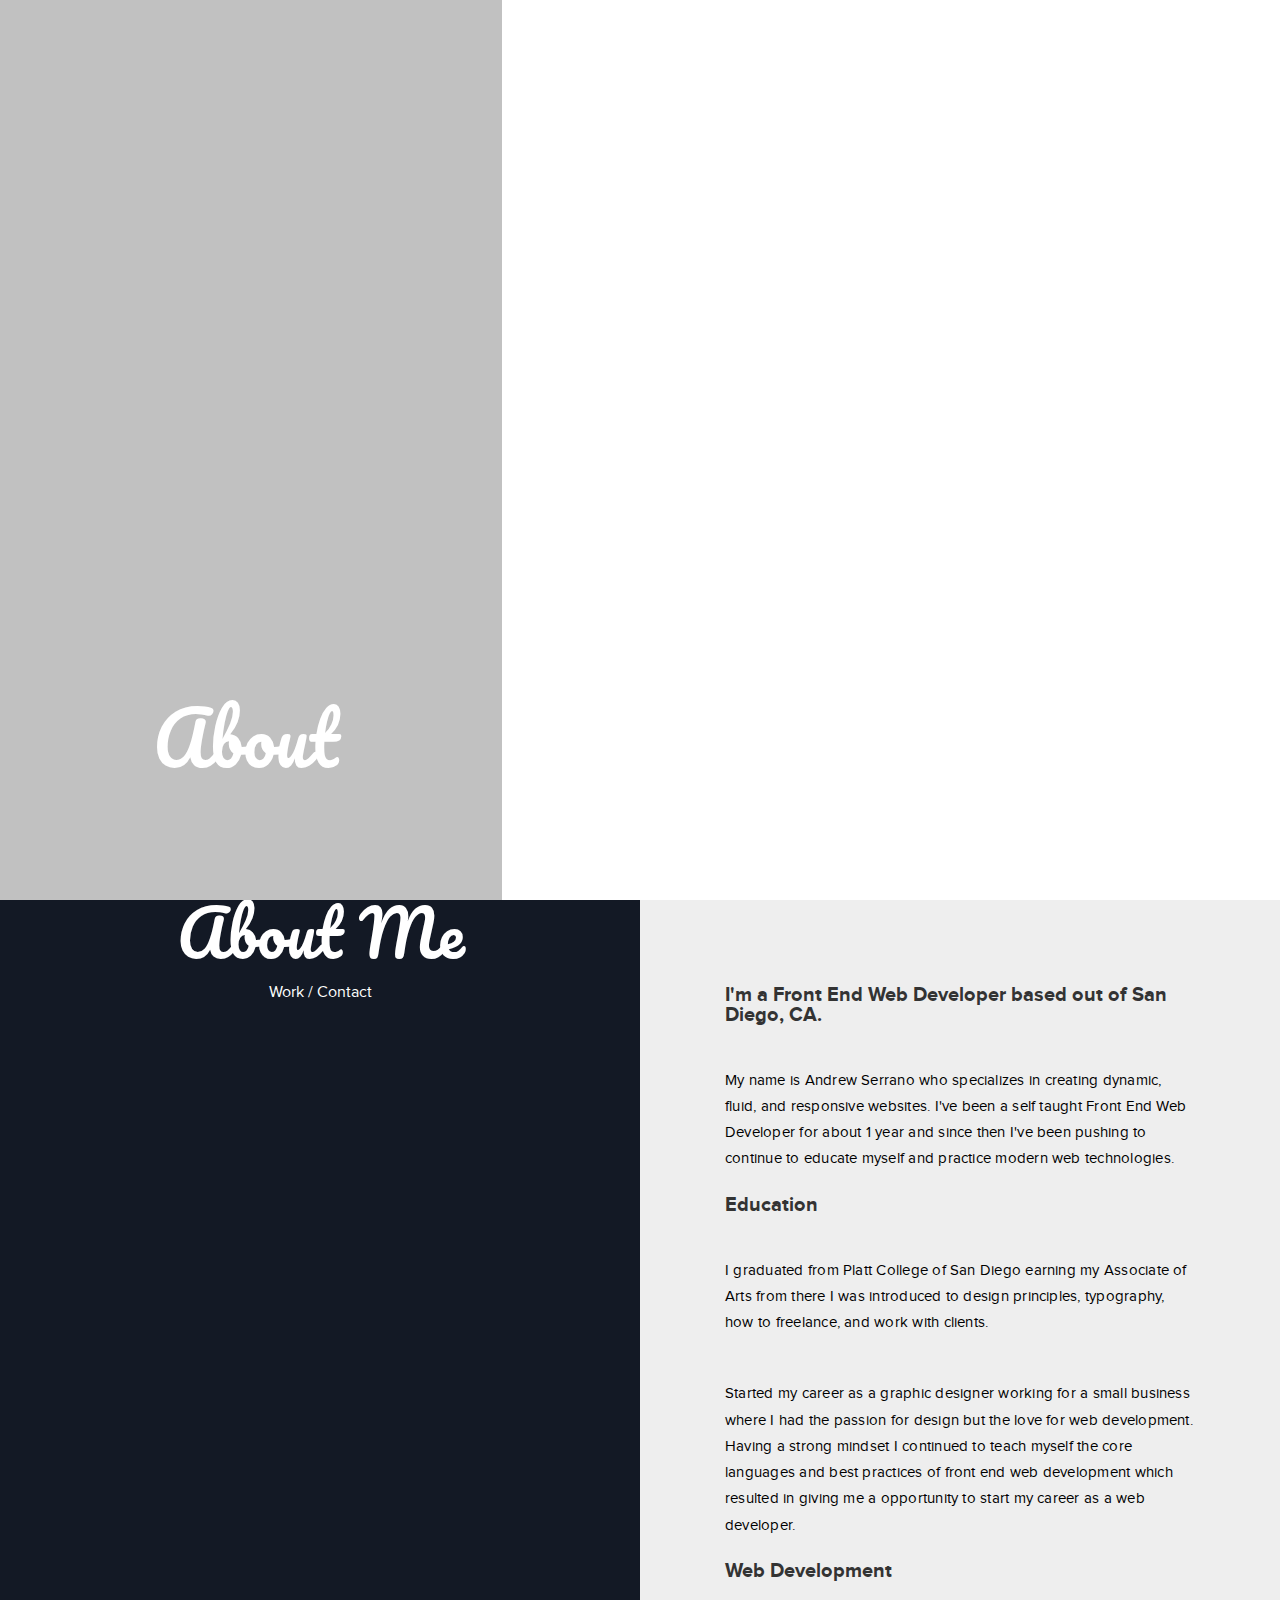
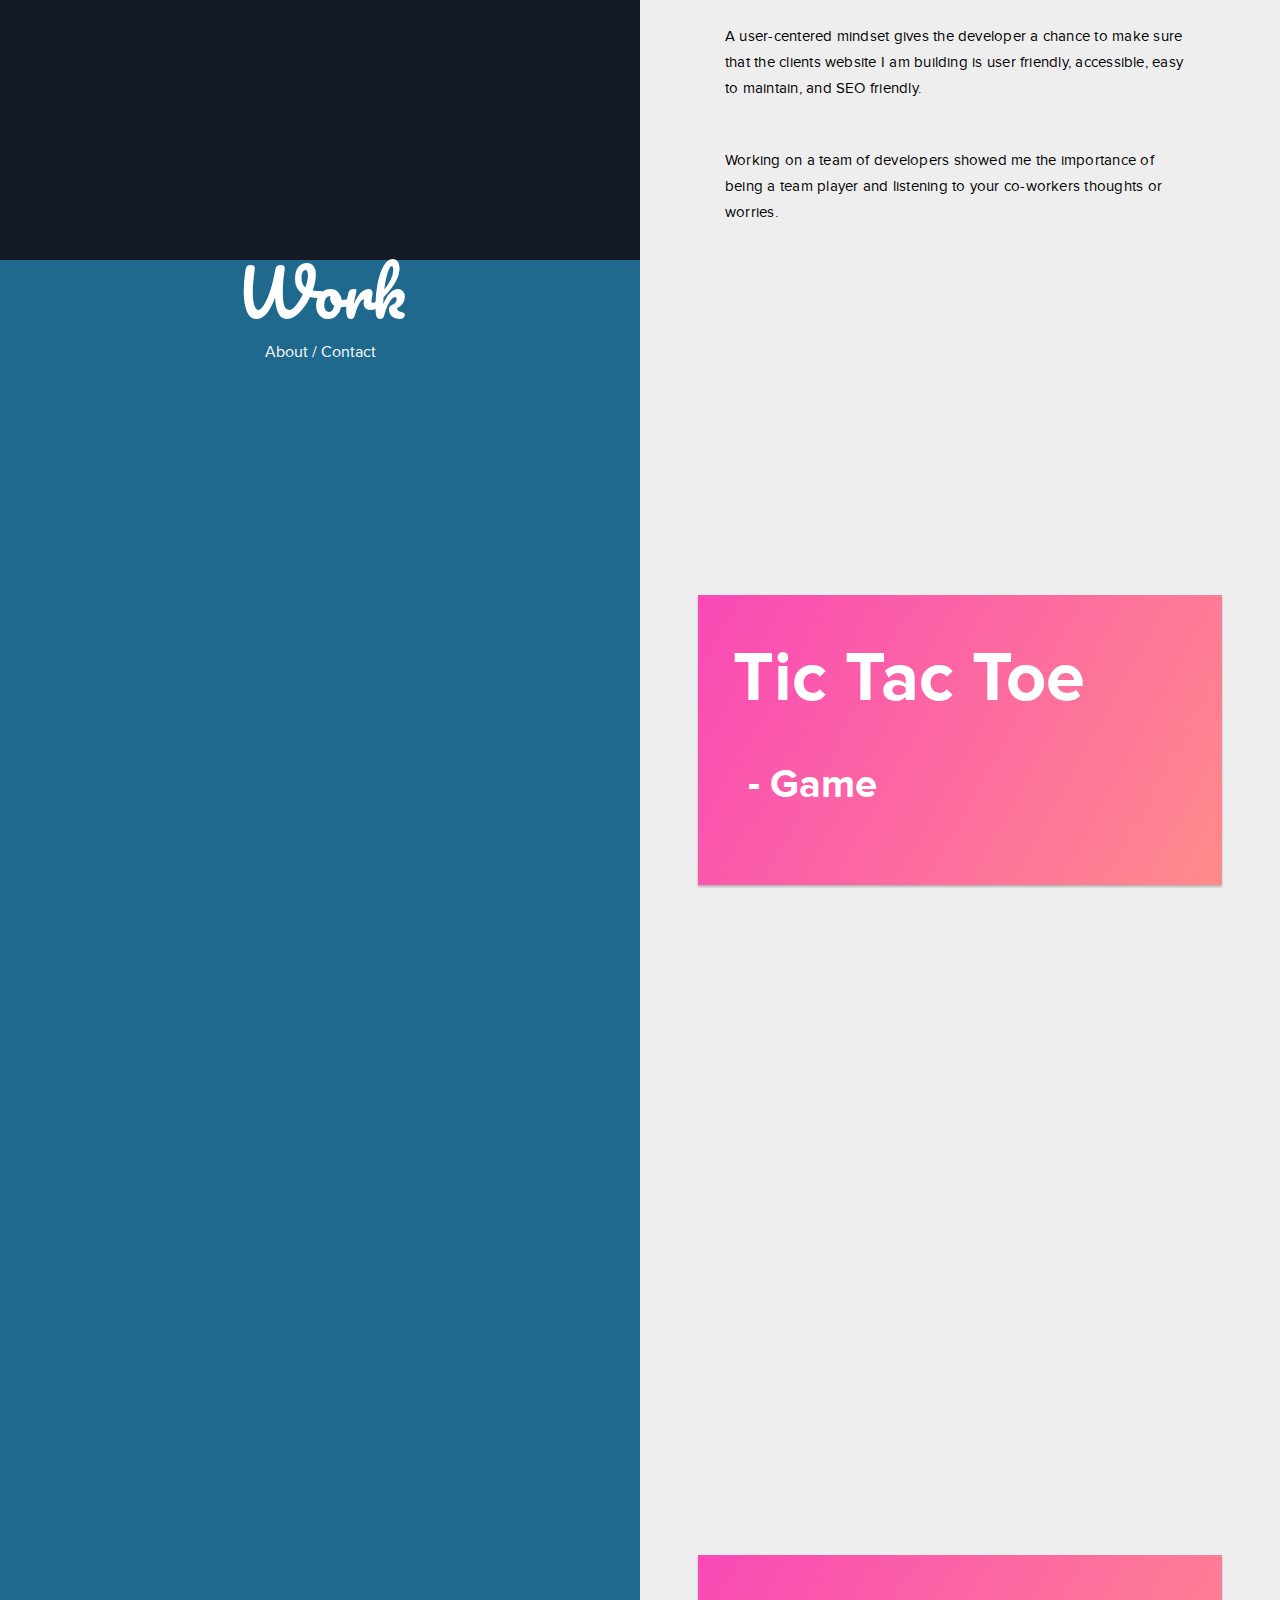
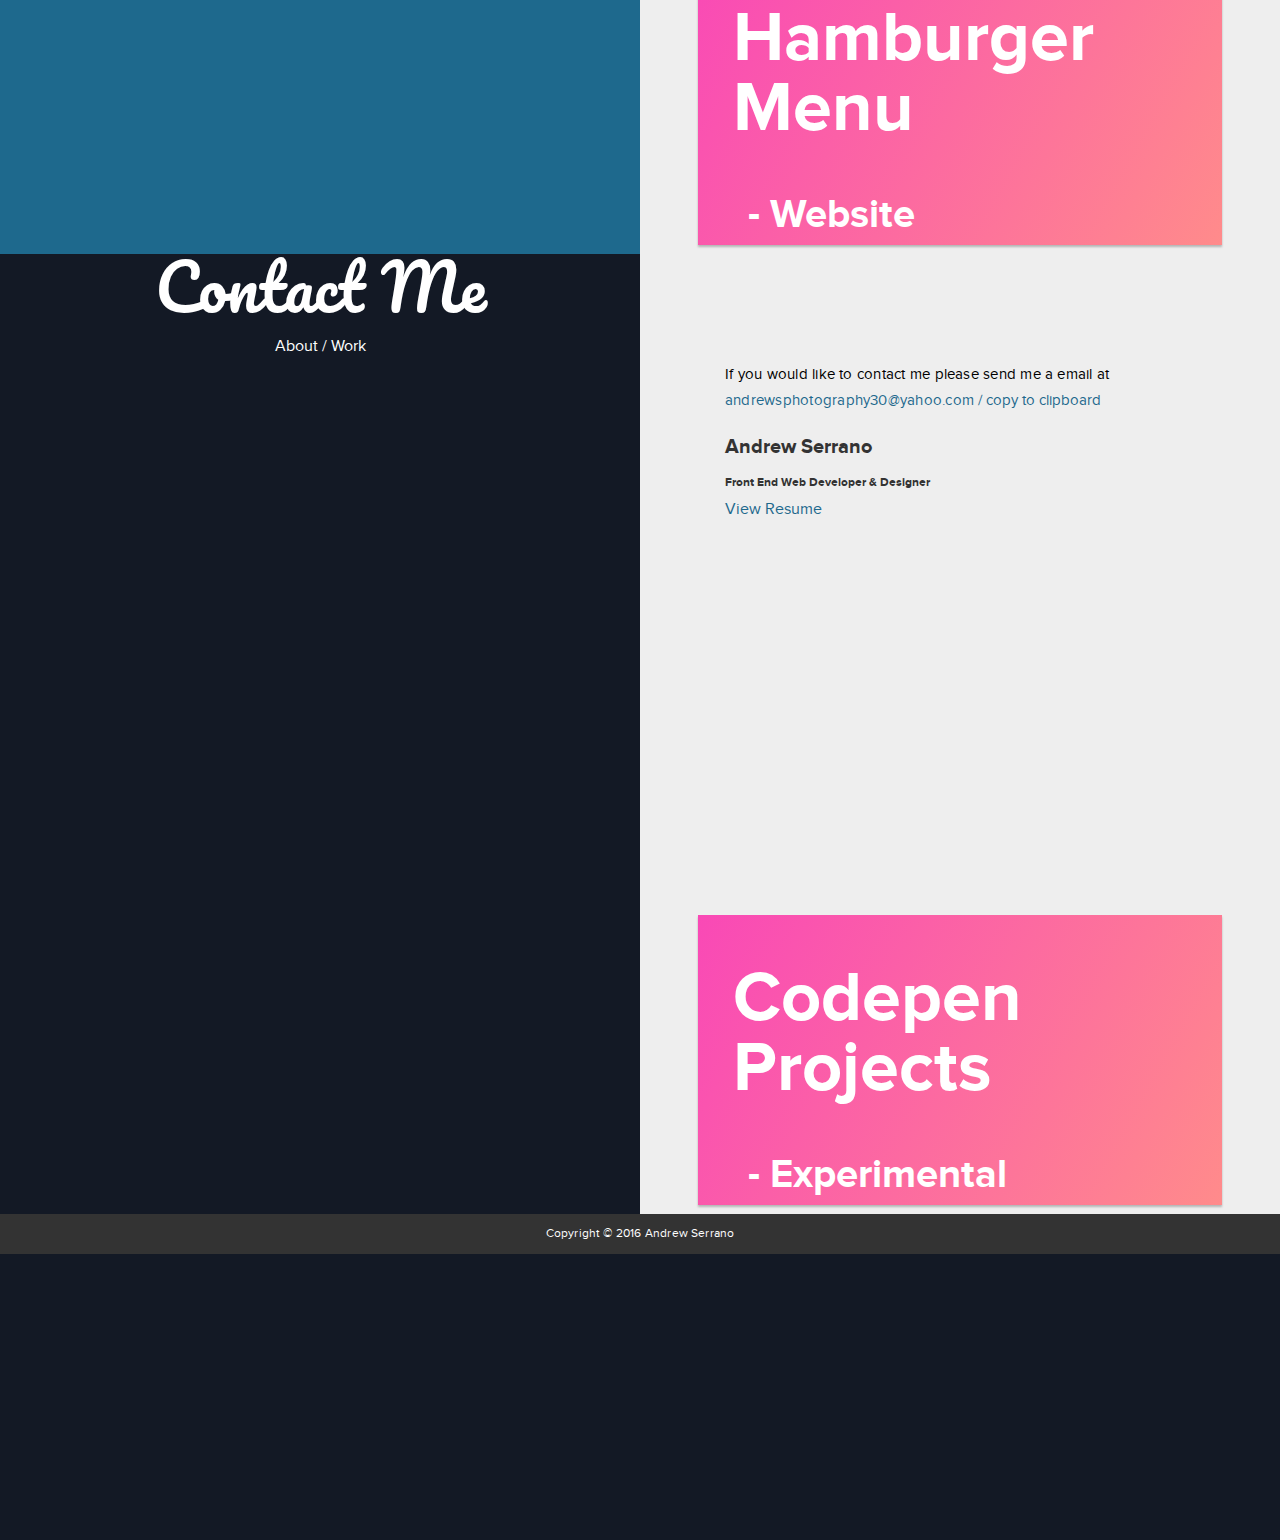
==== commit fd17a218: "add more mobile styling" ====
--- a/index.html
+++ b/index.html
@@ -119,7 +119,7 @@
 				<div class="layout__inner layout__inner-desc featured-proj__container">
 					<!--1-->
 					<div id="project1" class="featured-proj__view layout--setHeight">
-						<div data-ptarget="false" class="featured-proj__overflow">
+						<div data-ptarget class="featured-proj__overflow">
 							<div class="featured-proj__img">
 								<!--BG IMG?-->
 							</div>
@@ -176,7 +176,7 @@
 					</div>
 					<!--2-->
 					<div id="project2" class="featured-proj__view layout--setHeight">
-						<div data-ptarget="false" class="featured-proj__overflow">
+						<div data-ptarget class="featured-proj__overflow">
 							<div class="featured-proj__img">
 								<!--BG IMG?-->
 							</div>
@@ -230,7 +230,7 @@
 					</div>
 					<!--3-->
 					<div id="project3" class="featured-proj__view layout--setHeight">
-						<div data-ptarget="false" class="featured-proj__overflow">
+						<div data-ptarget class="featured-proj__overflow">
 							<div class="featured-proj__img">
 								<!--BG IMG?-->
 							</div>
--- a/css/styles.css
+++ b/css/styles.css
@@ -1,3 +1,3 @@
 @import url("https://fonts.googleapis.com/css?family=Pacifico");@font-face{font-family:'Proxima Nova Regular';src:url("../fonts/ProximaNova-Regular.eot");src:url("../fonts/ProximaNova-Regular.eot?#iefix") format("embedded-opentype"),url("../fonts/ProximaNova-Regular.woff2") format("woff2"),url("../fonts/ProximaNova-Regular.woff") format("woff"),url("../fonts/ProximaNova-Regular.ttf") format("truetype"),url("../fonts/ProximaNova-Regular.svg#ProximaNova-Regular") format("svg");font-weight:700;font-style:normal;font-stretch:normal}@font-face{font-family:'Proxima Nova Bold';src:url("../fonts/ProximaNova-Bold.eot");src:url("../fonts/ProximaNova-Bold.eot?#iefix") format("embedded-opentype"),url("../fonts/ProximaNova-Bold.woff2") format("woff2"),url("../fonts/ProximaNova-Bold.woff") format("woff"),url("../fonts/ProximaNova-Bold.ttf") format("truetype"),url("../fonts/ProximaNova-Bold.svg#ProximaNova-Bold") format("svg");font-weight:400;font-style:normal;font-stretch:normal}html,body,div,span,applet,object,iframe,h1,h2,h3,h4,h5,h6,p,blockquote,pre,a,abbr,acronym,address,big,cite,code,del,dfn,em,img,ins,kbd,q,s,samp,small,strike,strong,sub,sup,tt,var,b,u,i,center,dl,dt,dd,ol,ul,li,fieldset,form,label,legend,table,caption,tbody,tfoot,thead,tr,th,td,article,aside,canvas,details,embed,figure,figcaption,footer,header,hgroup,menu,nav,output,ruby,section,summary,time,mark,audio,video{margin:0;padding:0;border:0;font-size:100%;font:inherit;vertical-align:baseline}article,aside,details,figcaption,figure,footer,header,hgroup,menu,nav,section{display:block}body{line-height:1}ol,ul{list-style:none}blockquote,q{quotes:none}blockquote:before,blockquote:after{content:"";content:none}q:before,q:after{content:"";content:none}table{border-collapse:collapse;border-spacing:0}*{box-sizing:border-box}*:before,*:after{box-sizing:border-box}@media screen and (min-width: 1025px){html,body,#mobileFix{height:100%}}html body{font-size:16px;font-family:'Proxima Nova Regular', Arial, Helvetica, sans-serif;overflow-x:hidden;background:#131925}html body.menu--init{overflow:hidden}html body.menu--init #mobileFix{overflow:hidden}h1{margin:0 0 1em;font-size:3.25em;color:#333;font-family:"Proxima Nova Bold",Arial,Helvetica,sans-serif}h2{margin:0 0 1em;font-size:2.75em;color:#333;font-family:"Proxima Nova Bold",Arial,Helvetica,sans-serif}h3{margin:0 0 1em;font-size:2.25em;color:#333;font-family:"Proxima Nova Bold",Arial,Helvetica,sans-serif}h4{margin:0 0 1em;font-size:1.75em;color:#333;font-family:"Proxima Nova Bold",Arial,Helvetica,sans-serif}h5{margin:0 0 1em;font-size:1.25em;color:#333;font-family:"Proxima Nova Bold",Arial,Helvetica,sans-serif}h6{margin:0 0 1em;font-size:.75em;color:#333;font-family:"Proxima Nova Bold",Arial,Helvetica,sans-serif}p,a{font-family:"Proxima Nova Regular",Arial,Helvetica,sans-serif;font-weight:300}p{padding:1.5em 0;line-height:1.75em;font-size:.9375em;letter-spacing:.01563em}a{text-decoration:none;color:#1e698d}button{font-family:inherit;font-size:inherit;line-height:inherit;background:none;outline:none;border:none;padding:0;cursor:pointer}button#copy{display:none;font-size:1em;color:#1e698d}@media screen and (min-width: 1025px){button#copy{display:inline-block}}img{max-width:100%;display:block}.main-btn{width:12.5em;height:3.125em;margin:1.25em auto 0;color:#fff;font-family:"Proxima Nova Regular",Arial,Helvetica,sans-serif;letter-spacing:.0625em;overflow:hidden;display:block;position:relative}@media screen and (max-width: 1024px){.main-btn{background:#1e698d}}.main-btn:hover:before,.main-btn:hover:after,.main-btn:focus:before,.main-btn:focus:after{transform:translateX(0px);transition:transform 0.3s 0s cubic-bezier(0.5, 0, 0.1, 1)}.main-btn:hover .lines:before,.main-btn:hover .lines:after,.main-btn:focus .lines:before,.main-btn:focus .lines:after{transform:translateY(0px);transition:transform 0.3s 0.3s cubic-bezier(0.5, 0, 0.1, 1)}.main-btn:hover .lines .fill:before,.main-btn:focus .lines .fill:before{transform:translateX(0px);transition:transform 0.3s 0.6s cubic-bezier(0.5, 0, 0.1, 1)}.main-btn:before,.main-btn:after{content:'';width:100%;position:absolute;height:.125em;background:#1e698d;left:0;right:0;transition:transform 0.3s 0.6s cubic-bezier(0.5, 0, 0.1, 1)}.main-btn:before{top:0;transform:translateX(100%)}.main-btn:after{bottom:0;transform:translateX(-100%)}.main-btn .lines{width:100%;height:100%;display:block;position:relative}.main-btn .lines:before,.main-btn .lines:after{content:'';width:2px;position:absolute;height:100%;background:#1e698d;transition:transform 0.3s 0.3s cubic-bezier(0.5, 0, 0.1, 1)}.main-btn .lines:before{top:0;left:1px;transform:translateY(-100%)}.main-btn .lines:after{bottom:0;right:0;transform:translateY(100%)}.main-btn .lines .fill{position:relative;display:block;height:100%;text-align:center;line-height:3}.main-btn .lines .fill:before{content:'';position:absolute;z-index:-10;top:0;left:0;right:0;bottom:0;width:100%;height:100%;background:#1e698d;transform:translateX(-100%);transition:transform 0.3s 0s cubic-bezier(0.5, 0, 0.1, 1)}.loader{display:flex;align-items:center;justify-content:center;position:fixed;top:0;right:0;left:0;width:100%;height:100%;background:#131925;z-index:100;transition:opacity 0.85s cubic-bezier(0.5, 0, 0.1, 1)}.loader__items{background:#fff;width:1.25em;height:1.25em;position:relative;border-radius:50%;transform-origin:50% 50%;margin:0 .3125em;transform:scale(0)}.loader__items:nth-child(1){animation:loading 1s 333ms linear infinite}.loader__items:nth-child(2){animation:loading 1s 666ms linear infinite}.loader__items:nth-child(3){animation:loading 1s 999ms linear infinite}@keyframes loading{0%,
-                100%{transform:scale(0)}50%{transform:scale(1)}}.loader p{color:#fff;max-width:50%}body{overflow:hidden}body .main-content--load{z-index:0;transform:translateY(100%)}body.loader--init{overflow:auto}body.loader--init .loader{animation-play-state:paused}body.loader--init .main-content--load{transform:translateY(0%);z-index:110}body.loader--init .loader{opacity:0}header{position:absolute;top:0;left:0;right:0;z-index:200}@media screen and (min-width: 1025px){header{background:#333;height:100%;overflow:hidden;position:relative;transition:transform 0.85s cubic-bezier(0.5, 0, 0.1, 1)}}header .menu{display:flex;align-items:center;justify-content:center;width:100%;height:100%;position:fixed;background:#fff;opacity:0;transition:opacity 0.85s cubic-bezier(0.5, 0, 0.1, 1),transform 1ms 0.85s cubic-bezier(0.5, 0, 0.1, 1);transform:translateX(-100%)}header .menu--init{transform:translateX(0px);opacity:1;transition:opacity 0.85s cubic-bezier(0.5, 0, 0.1, 1),transform 1ms cubic-bezier(0.5, 0, 0.1, 1)}header .menu__mobile{width:2.8125em;height:2.8125em;background-color:#489eba;text-align:center;border-radius:50%;position:fixed;top:.78125em;left:.78125em;overflow:hidden;opacity:0;z-index:220;transition:opacity 0.85s cubic-bezier(0.5, 0, 0.1, 1);outline:none;cursor:pointer}header .menu__mobile--show{opacity:1}@media screen and (min-width: 1025px){header .menu__mobile{display:none}}header .menu__mobile--init .menu__target:nth-child(1){transform:translateY(.375em) rotate(45deg)}header .menu__mobile--init .menu__target:nth-child(2){transform:translateX(-200%)}header .menu__mobile--init .menu__target:nth-child(3){transform:translateY(-.375em) rotate(-45deg)}header .menu__target-container{-webkit-backface-visibility:hidden;-moz-backface-visibility:hidden;backface-visibility:hidden}header .menu__target{display:block;width:1.5625em;height:.125em;position:relative;border-radius:.3125em;background:#fff;transition:transform 0.45s cubic-bezier(0.5, 0, 0.1, 1);transform-origin:50% 50%;left:0;right:0}header .menu__target-container{display:flex;align-items:center;justify-content:center}header .menu__target:nth-child(1){top:-.25em}header .menu__target:nth-child(3){bottom:-.25em}header .menu__items{text-align:center;padding:.625em 0}header .menu__items-container{max-width:50%}@media screen and (min-width: 1025px){header .menu__items-container{max-width:100%}}header .menu__items a:link,header .menu__items a:active,header .menu__items a:focus,header .menu__items a:visited{display:inline-block;font-size:1.875em;font-family:"Proxima Nova Bold",Arial,Helvetica,sans-serif;text-transform:uppercase;color:#1e698d}@media screen and (min-width: 1025px){header .menu{position:static;display:block;opacity:1;transform:translateX(0px)}header .menu:after{content:'';display:table;clear:both}header .menu__items-container{height:100%;display:inherit}header .menu__items{width:33.33333%;float:left;height:100%;padding:0;transform-origin:50% 50%;transition:transform 0.45s 0.1s cubic-bezier(0.5, 0, 0.1, 1);will-change:transform, opacity;list-style-type:none}header .menu__items:nth-child(1){background:url("https://deaenij3kiw8r.cloudfront.net/system/users/avatars/141380/original/production-b3612f96cc66fee631be82853dd2c316-man_bartlett_bw.jpg?1369799811") 50% 50%/cover no-repeat}header .menu__items:nth-child(2){background:url("../images/project.jpg") 50% 50%/cover no-repeat}header .menu__items:nth-child(3){background:url("https://deaenij3kiw8r.cloudfront.net/system/users/avatars/141380/original/production-b3612f96cc66fee631be82853dd2c316-man_bartlett_bw.jpg?1369799811") 50% 50%/cover no-repeat}header .menu__items a{position:relative;top:0;left:0;right:0;width:100%;height:100%;display:block;text-align:center;display:inline-block;vertical-align:middle;text-align:center}header .menu__items a:after{content:'';display:inline-block;vertical-align:middle;height:100%;width:auto}header .menu__items a:link,header .menu__items a:active,header .menu__items a:focus,header .menu__items a:visited{font-size:3.75em;color:#fff;font-family:"Pacifico","Proxima Nova Bold",Arial,Helvetica,sans-serif,cursive;text-transform:capitalize}header .menu__items a:before{content:'';width:100%;height:100%;position:absolute;z-index:10;top:0;left:0;right:0;display:block;margin:auto;opacity:0;transition:opacity 0.25s cubic-bezier(0.5, 0, 0.1, 1)}header .menu__items a:hover:before,header .menu__items a:focus:before{opacity:1;background-color:rgba(51,51,51,0.3)}header .menu__items a:hover span,header .menu__items a:focus span{transform:translateY(-300%) scale(1);opacity:1}header .menu__items a span{backface-visibility:hidden;position:absolute;left:0;right:0;bottom:0;z-index:10;transform:translateY(100%) scale(0.8);transition:transform 0.45s 100ms cubic-bezier(0.5, 0, 0.1, 1),opacity 1.25s cubic-bezier(0.5, 0, 0.1, 1);opacity:0}}main{position:relative;transition:transform 0.85s cubic-bezier(0.5, 0, 0.1, 1)}@media screen and (min-width: 1025px){main{transition:none}}main .layout{min-height:736px}@media screen and (max-width: 768px) and (orientation: landscape){main .layout{min-height:414px}}@media screen and (min-width: 768px){main .layout{min-height:960px}}@media screen and (min-width: 1025px){main .layout{position:relative}main .layout:after{content:'';display:table;clear:both}}main .layout__inner-title{will-change:position;position:static}@media scren and (min-width: 1025px){main .layout__inner-title{position:absolute;top:0;left:0;right:0;bottom:0}}main .layout:nth-child(even) .layout__inner-title{background-color:#1e698d}main .layout:nth-child(odd) .layout__inner-title{background-color:#131925}main .layout__inner{min-height:736px}@media screen and (max-width: 768px) and (orientation: landscape){main .layout__inner{min-height:414px}}@media screen and (min-width: 1025px){main .layout__inner{min-height:960px;width:50%;float:left;left:0;margin:auto}main .layout__inner--fixed{position:fixed;top:0;bottom:0}main .layout__inner--static{position:absolute;top:auto;bottom:0}main .layout__inner:first-child{height:100%}}main .layout__inner-desc{float:none;padding:4.375em;background:#eee}@media screen and (min-width: 768px){main .layout__inner-desc{padding:5.3125em}}@media screen and (min-width: 1025px){main .layout__inner-desc{float:right;width:50%;float:right}}main .layout__vertical-helper{height:100%;display:flex;align-items:center;justify-content:center}main .layout__heading{text-align:center;width:100%}main .layout__heading h2{color:#fff;margin:0;margin-bottom:1.25rem;font-family:"Pacifico","Proxima Nova Bold",Arial,Helvetica,sans-serif,cursive;font-size:4em}main .layout__nav li{display:inline-block}main .layout__nav li:first-child a:after{content:' / '}main .layout__nav li a{color:#fff}main .featured-proj{position:relative;background:#1e698d}main .featured-proj__container{height:auto;padding:0}main .featured-proj__view{max-height:100%;overflow:hidden;position:relative;transform:translateX(0px)}main .featured-proj__view:nth-child(1) .featured-proj__img{background:url("../images/project_tic_tac_toe.jpg") 50% 0%/cover no-repeat}main .featured-proj__view:nth-child(2) .featured-proj__img{background:url("../images/project_menu.jpg") 50% 0%/cover no-repeat}main .featured-proj__view:nth-child(3) .featured-proj__img{background:url("../images/project_codepen.jpg") 50% 0%/cover no-repeat}@media screen and (min-width: 1025px){main .featured-proj__view{min-height:960px}main .featured-proj__view:hover .featured-proj__img,main .featured-proj__view:focus .featured-proj__img{transition:transform 25s linear;transform:scale(1.25)}main .featured-proj__view:hover .featured-proj__desc,main .featured-proj__view:focus .featured-proj__desc{transform:translateX(0px)}}main .featured-proj__overflow,main .featured-proj__desc{box-shadow:0px 2px 2px 0 rgba(51,51,51,0.3)}main .featured-proj__overflow{overflow:hidden;width:75%;height:290px;position:absolute;top:0;left:0;right:0;bottom:0;margin:auto;transition:transform 0.45s 0.9s cubic-bezier(0.5, 0, 0.1, 1)}main .featured-proj__overflow:first-child{cursor:pointer}main .featured-proj__overflow+.featured-proj__overflow{background:#fff;z-index:-10;opacity:0;transform:translateY(-50%);overflow:scroll;-webkit-overflow-scrolling:touch;transition:transform 0.45s cubic-bezier(0.5, 0, 0.1, 1),opacity 0.45s 0.45s cubic-bezier(0.5, 0, 0.1, 1)}main .featured-proj__overflow--expand{transform:translateY(-50%);box-shadow:0px 0px 2px 0 rgba(51,51,51,0.3);transition:transform 0.45s cubic-bezier(0.5, 0, 0.1, 1)}main .featured-proj__overflow--expand .featured-proj__front{transform:translateY(250px);transition:all 0.45s 0.45s cubic-bezier(0.5, 0, 0.1, 1)}main .featured-proj__overflow--expand .featured-proj__front h4{transform:scale(0.75);margin:0;transition:inherit}main .featured-proj__overflow--expand .featured-proj__front h5{opacity:0;transition:inherit}main .featured-proj__overflow--expand+.featured-proj__overflow{opacity:1;transform:translateY(50%);transition:transform 0.45s 0.85s cubic-bezier(0.5, 0, 0.1, 1),opacity 0.45s 0.9s cubic-bezier(0.5, 0, 0.1, 1)}main .featured-proj__img,main .featured-proj__front{width:100%;height:100%;position:absolute}main .featured-proj__desc{padding:1.25em 1.25em 2.1875em}main .featured-proj__front{color:#fff;background-color:#fc6aa1;background-image:-webkit-gradient(linear, 0% 0%, 100% 100%, color-stop(0, #f949b6), color-stop(1, #ff8b8b));transform:translateY(0%);transition:all 0.45s 0.45s cubic-bezier(0.5, 0, 0.1, 1)}main .featured-proj__front h4,main .featured-proj__front h5{color:currentColor;transition:inherit;margin:1.25rem 0 0 1.25rem}@media screen and (min-width: 768px){main .featured-proj__front h4,main .featured-proj__front h5{margin:3.125rem 0 .9375rem 2.1875rem}}main .featured-proj__front h4{transform-origin:90px 35px;font-size:1.875em;transition:all 0.45s 0.45s cubic-bezier(0.5, 0, 0.1, 1)}@media screen and (min-width: 768px){main .featured-proj__front h4{font-size:4.375em}}main .featured-proj__front h5{transition:all 0.45s 0.45s cubic-bezier(0.5, 0, 0.1, 1)}@media screen and (min-width: 768px){main .featured-proj__front h5{font-size:2.5em;margin-left:3.125rem}}main .featured-proj__toggle{display:none;width:100%;height:2.8125em;background:rgba(120,159,187,0.95);position:absolute;bottom:0;left:0;right:0;transform:translateY(0px);transition:transform 0.3s 0.45s cubic-bezier(0.5, 0, 0.1, 1)}main .featured-proj__toggle svg{width:1.5625em;transform:rotate(90deg);position:absolute;top:0;right:0;bottom:0;left:0;margin:auto;fill:#fff}@media screen and (min-width: 1025px){main .featured-proj__toggle{display:none}}main .featured-proj #project1:target ~ .featured-proj__toggle-back,main .featured-proj #project2:target ~ .featured-proj__toggle-back,main .featured-proj #project3:target ~ .featured-proj__toggle-back{opacity:0;transition:opacity 2s cubic-bezier(0.5, 0, 0.1, 1)}main .featured-proj #projectDesc1:target,main .featured-proj #projectDesc2:target,main .featured-proj #projectDesc3:target{transform:translateX(0px);transition:transform 0.45s 0.3s cubic-bezier(0.5, 0, 0.1, 1)}main .featured-proj #projectDesc1:target ~ .featured-proj__toggle-back,main .featured-proj #projectDesc2:target ~ .featured-proj__toggle-back,main .featured-proj #projectDesc3:target ~ .featured-proj__toggle-back{opacity:1;transition:opacity 2s cubic-bezier(0.5, 0, 0.1, 1)}main .featured-proj #projectDesc1:target ~ .featured-proj__toggle-forward,main .featured-proj #projectDesc2:target ~ .featured-proj__toggle-forward,main .featured-proj #projectDesc3:target ~ .featured-proj__toggle-forward{transform:translateY(100%);transition:transform 0.3s cubic-bezier(0.5, 0, 0.1, 1)}main .featured-proj__toggle-back{position:fixed;top:1.5625em;right:1.5625em;opacity:0}main .featured-proj__toggle-back svg{width:1.25em;height:1.25em;fill:#fff}main .featured-proj__svg{width:1.25em;display:inline-block;margin:0 .0625em}main .featured-proj__svg .lang{max-width:100%;fill:#131925;height:1.25em}footer.copyright{width:100%;height:2.5em;color:#fff;background:#333}footer.copyright p{width:100%;height:100%;padding:0;font-size:.75em;display:inline-block;vertical-align:middle;text-align:center}footer.copyright p:after{content:'';display:inline-block;vertical-align:middle;height:100%;width:auto}
+                100%{transform:scale(0)}50%{transform:scale(1)}}.loader p{color:#fff;max-width:50%}body{overflow:hidden}body .main-content--load{z-index:0;transform:translateY(100%)}body.loader--init{overflow:auto}body.loader--init .loader{animation-play-state:paused}body.loader--init .main-content--load{transform:translateY(0%);z-index:110}body.loader--init .loader{opacity:0}header{position:absolute;top:0;left:0;right:0;z-index:200}@media screen and (min-width: 1025px){header{background:#333;height:100%;overflow:hidden;position:relative;transition:transform 0.85s cubic-bezier(0.5, 0, 0.1, 1)}}header .menu{display:flex;align-items:center;justify-content:center;width:100%;height:100%;position:fixed;background:#fff;opacity:0;transition:opacity 0.85s cubic-bezier(0.5, 0, 0.1, 1),transform 1ms 0.85s cubic-bezier(0.5, 0, 0.1, 1);transform:translateX(-100%)}header .menu--init{transform:translateX(0px);opacity:1;transition:opacity 0.85s cubic-bezier(0.5, 0, 0.1, 1),transform 1ms cubic-bezier(0.5, 0, 0.1, 1)}header .menu__mobile{width:2.8125em;height:2.8125em;background-color:#489eba;text-align:center;border-radius:50%;position:fixed;top:.78125em;left:.78125em;overflow:hidden;opacity:0;z-index:220;transition:opacity 0.85s cubic-bezier(0.5, 0, 0.1, 1);outline:none;cursor:pointer}header .menu__mobile--show{opacity:1}@media screen and (min-width: 1025px){header .menu__mobile{display:none}}header .menu__mobile--init .menu__target:nth-child(1){transform:translateY(.375em) rotate(45deg)}header .menu__mobile--init .menu__target:nth-child(2){transform:translateX(-200%)}header .menu__mobile--init .menu__target:nth-child(3){transform:translateY(-.375em) rotate(-45deg)}header .menu__target-container{-webkit-backface-visibility:hidden;-moz-backface-visibility:hidden;backface-visibility:hidden}header .menu__target{display:block;width:1.5625em;height:.125em;position:relative;border-radius:.3125em;background:#fff;transition:transform 0.45s cubic-bezier(0.5, 0, 0.1, 1);transform-origin:50% 50%;left:0;right:0}header .menu__target-container{display:flex;align-items:center;justify-content:center}header .menu__target:nth-child(1){top:-.25em}header .menu__target:nth-child(3){bottom:-.25em}header .menu__items{text-align:center;padding:.625em 0}header .menu__items-container{max-width:50%}@media screen and (min-width: 1025px){header .menu__items-container{max-width:100%}}header .menu__items a:link,header .menu__items a:active,header .menu__items a:focus,header .menu__items a:visited{display:inline-block;font-size:1.875em;font-family:"Proxima Nova Bold",Arial,Helvetica,sans-serif;text-transform:uppercase;color:#1e698d}@media screen and (min-width: 1025px){header .menu{position:static;display:block;opacity:1;transform:translateX(0px)}header .menu:after{content:'';display:table;clear:both}header .menu__items-container{height:100%;display:inherit}header .menu__items{width:33.33333%;float:left;height:100%;padding:0;transform-origin:50% 50%;transition:transform 0.45s 0.1s cubic-bezier(0.5, 0, 0.1, 1);will-change:transform, opacity;list-style-type:none}header .menu__items:nth-child(1){background:url("https://deaenij3kiw8r.cloudfront.net/system/users/avatars/141380/original/production-b3612f96cc66fee631be82853dd2c316-man_bartlett_bw.jpg?1369799811") 50% 50%/cover no-repeat}header .menu__items:nth-child(2){background:url("../images/project.jpg") 50% 50%/cover no-repeat}header .menu__items:nth-child(3){background:url("https://deaenij3kiw8r.cloudfront.net/system/users/avatars/141380/original/production-b3612f96cc66fee631be82853dd2c316-man_bartlett_bw.jpg?1369799811") 50% 50%/cover no-repeat}header .menu__items a{position:relative;top:0;left:0;right:0;width:100%;height:100%;display:block;text-align:center;display:inline-block;vertical-align:middle;text-align:center}header .menu__items a:after{content:'';display:inline-block;vertical-align:middle;height:100%;width:auto}header .menu__items a:link,header .menu__items a:active,header .menu__items a:focus,header .menu__items a:visited{font-size:3.75em;color:#fff;font-family:"Pacifico","Proxima Nova Bold",Arial,Helvetica,sans-serif,cursive;text-transform:capitalize}header .menu__items a:before{content:'';width:100%;height:100%;position:absolute;z-index:10;top:0;left:0;right:0;display:block;margin:auto;opacity:0;transition:opacity 0.25s cubic-bezier(0.5, 0, 0.1, 1)}header .menu__items a:hover:before,header .menu__items a:focus:before{opacity:1;background-color:rgba(51,51,51,0.3)}header .menu__items a:hover span,header .menu__items a:focus span{transform:translateY(-300%) scale(1);opacity:1}header .menu__items a span{backface-visibility:hidden;position:absolute;left:0;right:0;bottom:0;z-index:10;transform:translateY(100%) scale(0.8);transition:transform 0.45s 100ms cubic-bezier(0.5, 0, 0.1, 1),opacity 1.25s cubic-bezier(0.5, 0, 0.1, 1);opacity:0}}main{position:relative;transition:transform 0.85s cubic-bezier(0.5, 0, 0.1, 1)}@media screen and (min-width: 1025px){main{transition:none}}main .about__desc{min-height:1220px}main .layout{min-height:700px}@media screen and (max-width: 768px) and (orientation: landscape){main .layout{min-height:414px}}@media screen and (min-width: 768px){main .layout{min-height:960px}}@media screen and (min-width: 1025px){main .layout{position:relative}main .layout:after{content:'';display:table;clear:both}}main .layout__inner-title{will-change:position;position:static}@media scren and (min-width: 1025px){main .layout__inner-title{position:absolute;top:0;left:0;right:0;bottom:0}}main .layout:nth-child(even) .layout__inner-title{background-color:#1e698d}main .layout:nth-child(odd) .layout__inner-title{background-color:#131925}main .layout__inner{height:700px}@media screen and (max-width: 768px) and (orientation: landscape){main .layout__inner{min-height:414px}}@media screen and (min-width: 1025px){main .layout__inner{min-height:960px;width:50%;float:left;left:0;margin:auto}main .layout__inner--fixed{position:fixed;top:0;bottom:0}main .layout__inner--static{position:absolute;top:auto;bottom:0}main .layout__inner:first-child{height:100%}}main .layout__inner-desc{float:none;padding:3.125em 2.1875em;background:#eee}@media screen and (min-width: 768px){main .layout__inner-desc{padding:5.3125em}}@media screen and (min-width: 1025px){main .layout__inner-desc{float:right;width:50%;float:right}}main .layout__vertical-helper{height:100%;display:flex;align-items:center;justify-content:center}main .layout__heading{text-align:center;width:100%}main .layout__heading h2{color:#fff;margin:0;margin-bottom:1.25rem;font-family:"Pacifico","Proxima Nova Bold",Arial,Helvetica,sans-serif,cursive;font-size:4em}main .layout__nav li{display:inline-block}main .layout__nav li:first-child a:after{content:' / '}main .layout__nav li a{color:#fff}main #project1{z-index:30}main #project2{z-index:20}main #project3{z-index:10}main .featured-proj{position:relative;background:#1e698d}main .featured-proj__container{height:1594px;padding:0}main .featured-proj__view{height:496px;max-height:100%;position:relative;transform:translateX(0px)}main .featured-proj__view:nth-child(1) .featured-proj__img{background:url("../images/project_tic_tac_toe.jpg") 50% 0%/cover no-repeat}main .featured-proj__view:nth-child(2) .featured-proj__img{background:url("../images/project_menu.jpg") 50% 0%/cover no-repeat}main .featured-proj__view:nth-child(3) .featured-proj__img{background:url("../images/project_codepen.jpg") 50% 0%/cover no-repeat}@media screen and (min-width: 1025px){main .featured-proj__view{min-height:960px}main .featured-proj__view:hover .featured-proj__img,main .featured-proj__view:focus .featured-proj__img{transition:transform 25s linear;transform:scale(1.25)}main .featured-proj__view:hover .featured-proj__desc,main .featured-proj__view:focus .featured-proj__desc{transform:translateX(0px)}}main .featured-proj__overflow,main .featured-proj__desc{box-shadow:0px 2px 2px 0 rgba(51,51,51,0.3)}main .featured-proj__overflow{overflow:hidden;width:82%;height:290px;position:absolute;top:0;left:0;right:0;bottom:0;margin:auto;transition:transform 0.45s 0.9s cubic-bezier(0.5, 0, 0.1, 1)}main .featured-proj__overflow:first-child{cursor:pointer}main .featured-proj__overflow+.featured-proj__overflow{background:#fff;z-index:-10;opacity:0;transform:translateY(-25%);overflow-y:scroll;-webkit-overflow-scrolling:touch;transition:transform 0.45s cubic-bezier(0.5, 0, 0.1, 1),opacity 0.45s 0.45s cubic-bezier(0.5, 0, 0.1, 1)}main .featured-proj__overflow--expand{transform:translateY(-25%);box-shadow:0px 0px 2px 0 rgba(51,51,51,0.3);transition:transform 0.45s cubic-bezier(0.5, 0, 0.1, 1)}main .featured-proj__overflow--expand .featured-proj__front{transform:translateY(250px);transition:all 0.45s 0.45s cubic-bezier(0.5, 0, 0.1, 1)}main .featured-proj__overflow--expand .featured-proj__front h4{transform:scale(0.75);margin:0;transition:inherit}main .featured-proj__overflow--expand .featured-proj__front h5{opacity:0;transition:inherit}main .featured-proj__overflow--expand+.featured-proj__overflow{opacity:1;transform:translateY(61%);transition:transform 0.45s 0.85s cubic-bezier(0.5, 0, 0.1, 1),opacity 0.45s 0.9s cubic-bezier(0.5, 0, 0.1, 1)}main .featured-proj__img,main .featured-proj__front{width:100%;height:100%;position:absolute}main .featured-proj__desc{padding:4.375em 1.25em 1.875em}main .featured-proj__front{color:#fff;background-color:#fc6aa1;background-image:-webkit-gradient(linear, 0% 0%, 100% 100%, color-stop(0, #f949b6), color-stop(1, #ff8b8b));transform:translateY(0%);transition:all 0.45s 0.45s cubic-bezier(0.5, 0, 0.1, 1)}main .featured-proj__front h4,main .featured-proj__front h5{color:currentColor;transition:inherit;margin:1.25rem 0 0 1.25rem}@media screen and (min-width: 768px){main .featured-proj__front h4,main .featured-proj__front h5{margin:3.125rem 0 .9375rem 2.1875rem}}main .featured-proj__front h4{transform-origin:90px 35px;font-size:1.875em;transition:all 0.45s 0.45s cubic-bezier(0.5, 0, 0.1, 1)}@media screen and (min-width: 768px){main .featured-proj__front h4{font-size:4.375em}}main .featured-proj__front h5{transition:all 0.45s 0.45s cubic-bezier(0.5, 0, 0.1, 1)}@media screen and (min-width: 768px){main .featured-proj__front h5{font-size:2.5em;margin-left:3.125rem}}main .featured-proj__toggle{display:none;width:100%;height:2.8125em;background:rgba(120,159,187,0.95);position:absolute;bottom:0;left:0;right:0;transform:translateY(0px);transition:transform 0.3s 0.45s cubic-bezier(0.5, 0, 0.1, 1)}main .featured-proj__toggle svg{width:1.5625em;transform:rotate(90deg);position:absolute;top:0;right:0;bottom:0;left:0;margin:auto;fill:#fff}@media screen and (min-width: 1025px){main .featured-proj__toggle{display:none}}main .featured-proj #project1:target ~ .featured-proj__toggle-back,main .featured-proj #project2:target ~ .featured-proj__toggle-back,main .featured-proj #project3:target ~ .featured-proj__toggle-back{opacity:0;transition:opacity 2s cubic-bezier(0.5, 0, 0.1, 1)}main .featured-proj #projectDesc1:target,main .featured-proj #projectDesc2:target,main .featured-proj #projectDesc3:target{transform:translateX(0px);transition:transform 0.45s 0.3s cubic-bezier(0.5, 0, 0.1, 1)}main .featured-proj #projectDesc1:target ~ .featured-proj__toggle-back,main .featured-proj #projectDesc2:target ~ .featured-proj__toggle-back,main .featured-proj #projectDesc3:target ~ .featured-proj__toggle-back{opacity:1;transition:opacity 2s cubic-bezier(0.5, 0, 0.1, 1)}main .featured-proj #projectDesc1:target ~ .featured-proj__toggle-forward,main .featured-proj #projectDesc2:target ~ .featured-proj__toggle-forward,main .featured-proj #projectDesc3:target ~ .featured-proj__toggle-forward{transform:translateY(100%);transition:transform 0.3s cubic-bezier(0.5, 0, 0.1, 1)}main .featured-proj__toggle-back{position:fixed;top:1.5625em;right:1.5625em;opacity:0}main .featured-proj__toggle-back svg{width:1.25em;height:1.25em;fill:#fff}main .featured-proj__svg{width:1.25em;display:inline-block;margin:0 .0625em}main .featured-proj__svg .lang{max-width:100%;fill:#131925;height:1.25em}footer.copyright{width:100%;height:2.5em;color:#fff;background:#333}footer.copyright p{width:100%;height:100%;padding:0;font-size:.75em;display:inline-block;vertical-align:middle;text-align:center}footer.copyright p:after{content:'';display:inline-block;vertical-align:middle;height:100%;width:auto}
 /*# sourceMappingURL=styles.css.map */
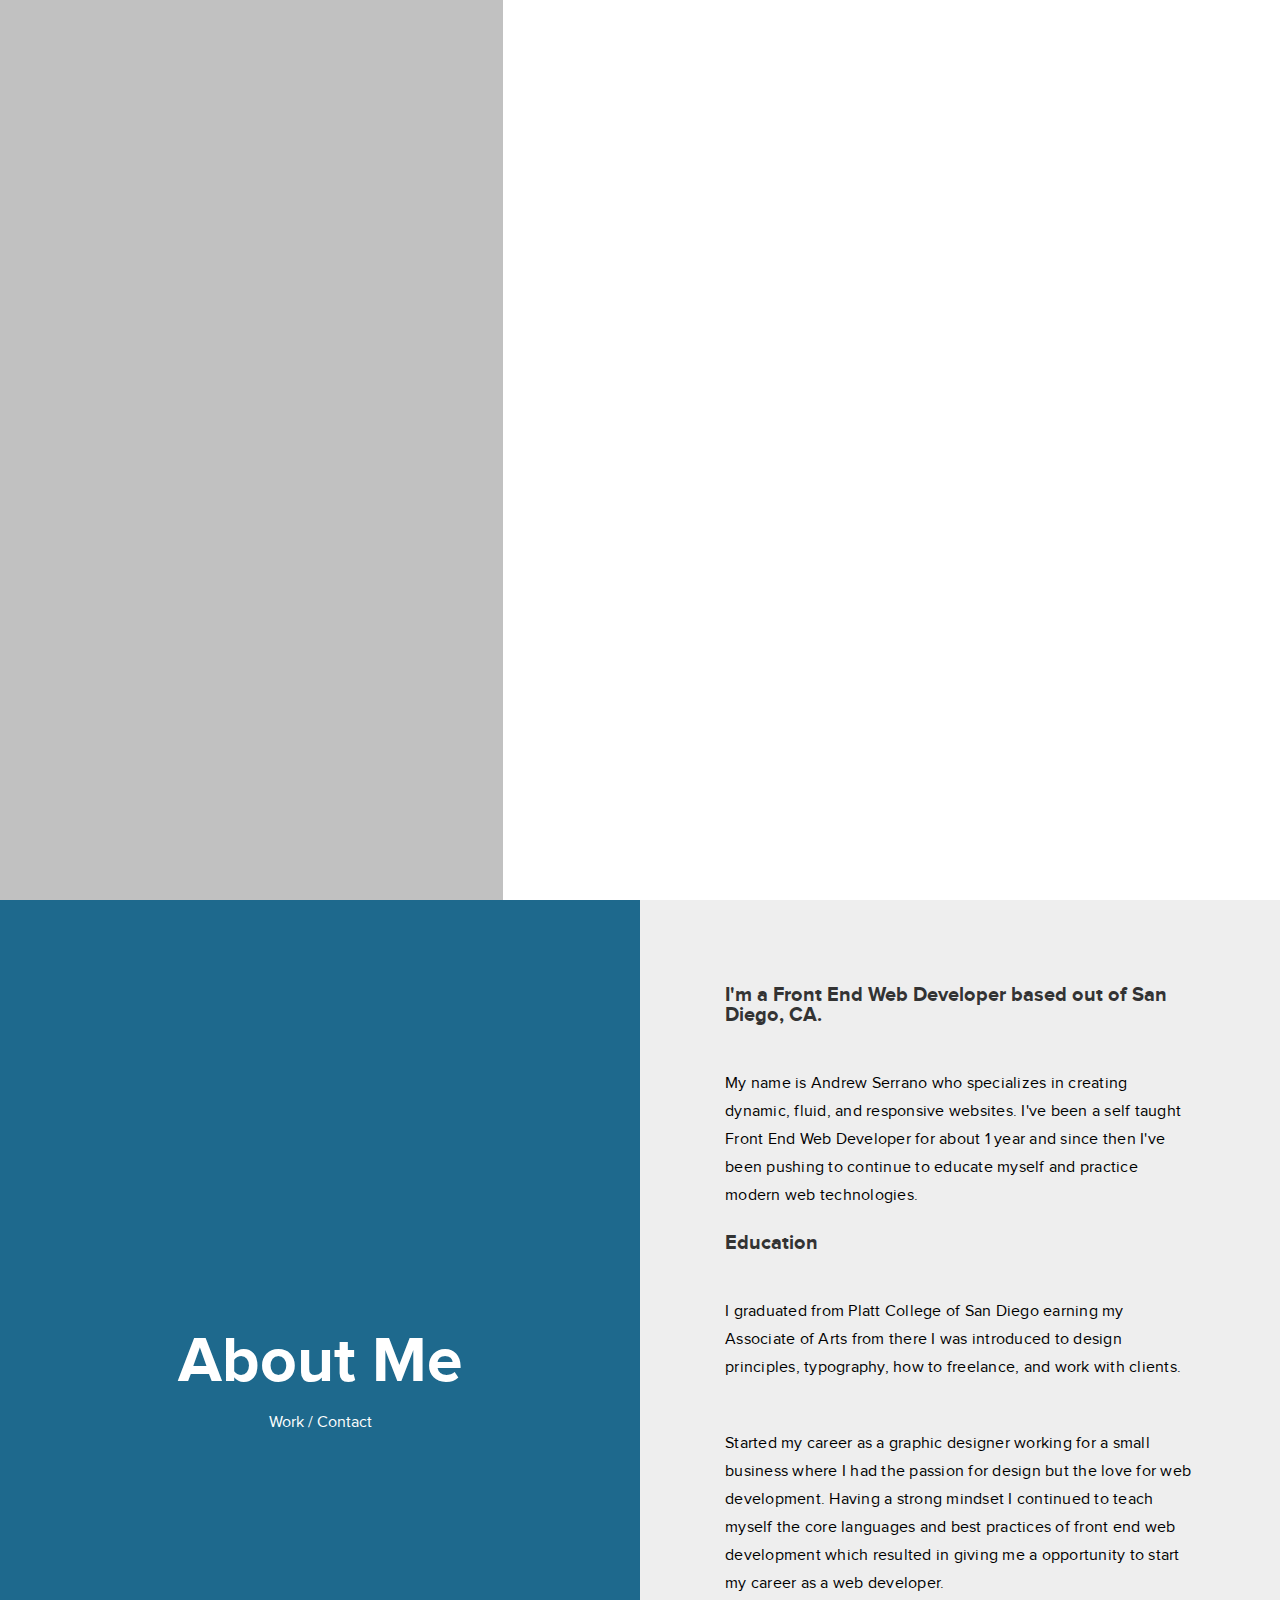
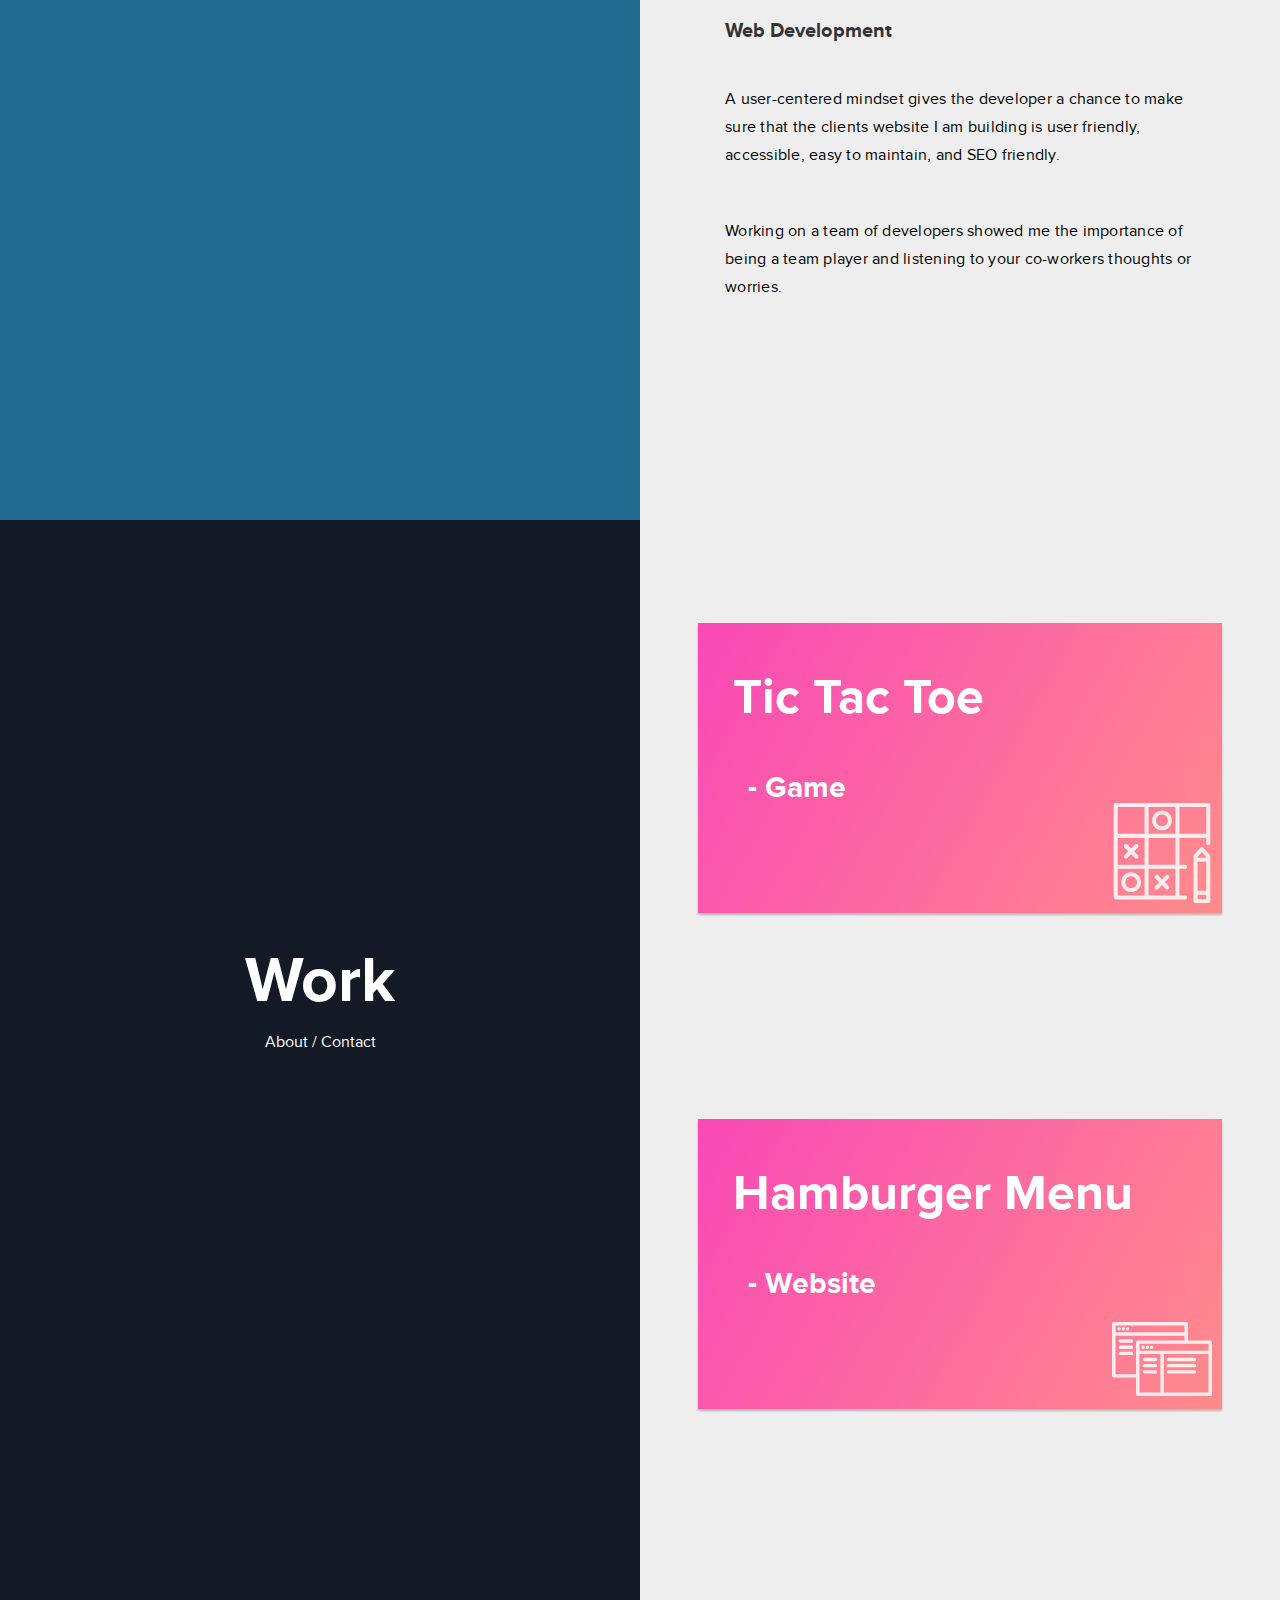
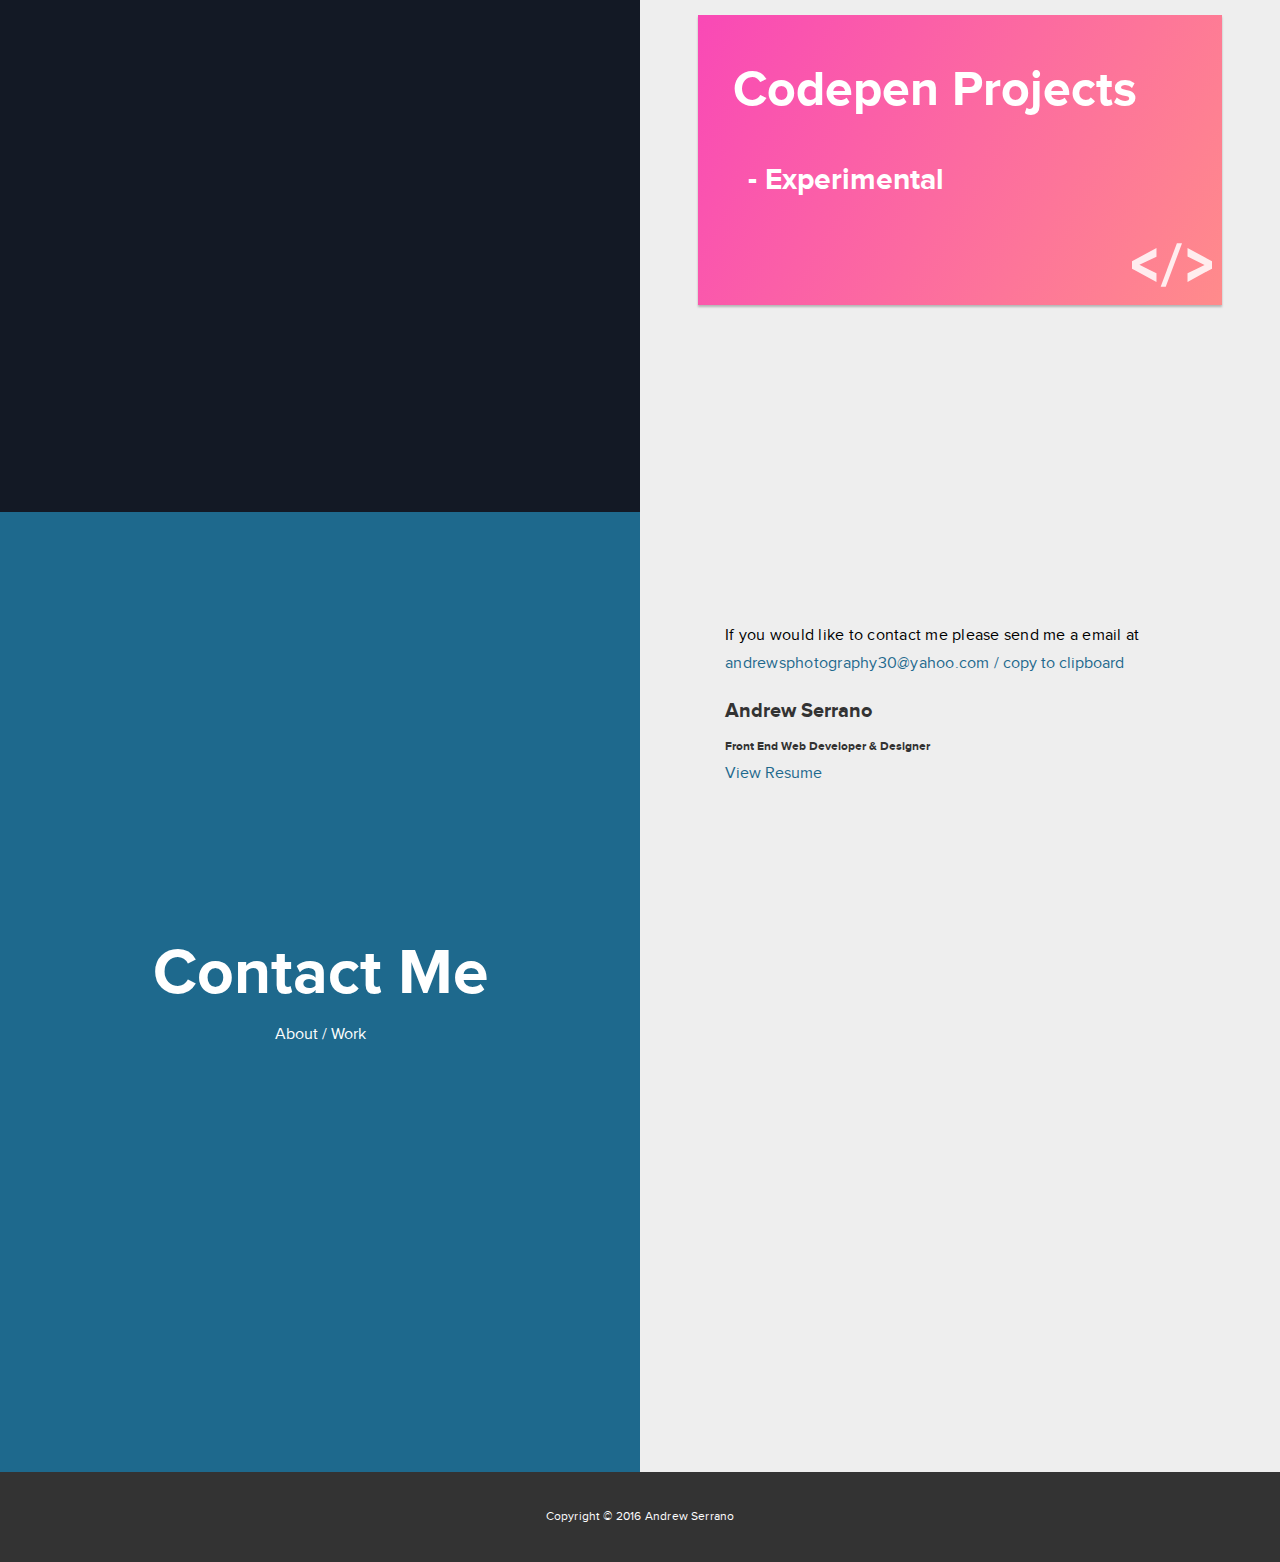
==== commit 9aee19f9: "project view redo finish" ====
--- a/index.html
+++ b/index.html
@@ -1,5 +1,5 @@
 <!DOCTYPE html>
-<html>
+<html lang="en">
 
 <head>
 	<title>Andrew's Website Portfolio</title>
@@ -48,6 +48,72 @@
 			<symbol id="js" viewBox="0 0 128 128">
 				<path class="lang__js" d="M2 1v125h125v-125h-125zm66.119 106.513c-1.845 3.749-5.367 6.212-9.448 7.401-6.271 1.44-12.269.619-16.731-2.059-2.986-1.832-5.318-4.652-6.901-7.901l9.52-5.83c.083.035.333.487.667 1.071 1.214 2.034 2.261 3.474 4.319 4.485 2.022.69 6.461 1.131 8.175-2.427 1.047-1.81.714-7.628.714-14.065-.001-10.115.046-20.188.046-30.188h11.709c0 11 .06 21.418 0 32.152.025 6.58.596 12.446-2.07 17.361zm48.574-3.308c-4.07 13.922-26.762 14.374-35.83 5.176-1.916-2.165-3.117-3.296-4.26-5.795 4.819-2.772 4.819-2.772 9.508-5.485 2.547 3.915 4.902 6.068 9.139 6.949 5.748.702 11.531-1.273 10.234-7.378-1.333-4.986-11.77-6.199-18.873-11.531-7.211-4.843-8.901-16.611-2.975-23.335 1.975-2.487 5.343-4.343 8.877-5.235l3.688-.477c7.081-.143 11.507 1.727 14.756 5.355.904.916 1.642 1.904 3.022 4.045-3.772 2.404-3.76 2.381-9.163 5.879-1.154-2.486-3.069-4.046-5.093-4.724-3.142-.952-7.104.083-7.926 3.403-.285 1.023-.226 1.975.227 3.665 1.273 2.903 5.545 4.165 9.377 5.926 11.031 4.474 14.756 9.271 15.672 14.981.882 4.916-.213 8.105-.38 8.581z"></path>
 			</symbol>
+			<symbol id="tic_tac_toe" viewBox="0 0 445.048 445.048">
+				<path d="M407.01,198.45c-1.71-2.003-4.211-3.157-6.845-3.157c-2.634,0-5.136,1.154-6.846,3.157l-28.365,33.234
+	c-1.391,1.629-2.154,3.701-2.154,5.843v198.521c0,4.971,4.029,9,9,9h56.732c4.971,0,9-4.029,9-9V237.527
+	c0-2.142-0.764-4.214-2.155-5.843L407.01,198.45z M419.532,427.048H380.8v-19.022h38.732V427.048z M419.532,390.026H380.8V261.238
+	h38.732V390.026z M419.532,243.238H380.8v-2.393l19.365-22.689l19.367,22.689V243.238z M222.524,121.726
+	c24.293,0,44.058-19.764,44.058-44.057c0-24.292-19.764-44.056-44.058-44.056c-24.293,0-44.057,19.763-44.057,44.056
+	C178.467,101.962,198.231,121.726,222.524,121.726z M222.524,51.614c14.368,0,26.058,11.688,26.058,26.056
+	c0,14.368-11.689,26.057-26.058,26.057c-14.368,0-26.057-11.689-26.057-26.057C196.467,63.302,208.156,51.614,222.524,51.614z
+	 M192.609,369.533l17.188-17.188l-17.188-17.188c-3.515-3.515-3.515-9.213,0-12.728c3.515-3.514,9.214-3.514,12.728,0l17.188,17.188
+	l17.188-17.188c3.515-3.515,9.213-3.515,12.728,0c3.515,3.515,3.515,9.213,0,12.728l-17.188,17.188l17.188,17.188
+	c3.515,3.515,3.515,9.213,0,12.728c-1.757,1.757-4.061,2.636-6.364,2.636c-2.304,0-4.606-0.878-6.364-2.636l-17.188-17.188
+	l-17.188,17.188c-3.515,3.515-9.213,3.515-12.728,0C189.094,378.746,189.094,373.047,192.609,369.533z M428.532,0H16.516
+	c-4.971,0-9,4.029-9,9v412.014c0,4.971,4.029,9,9,9c0.009,0,0.018,0,0.029,0h308.976c4.971,0,9-4.029,9-9s-4.029-9-9-9h-25.329
+	V292.676h25.329c4.971,0,9-4.029,9-9s-4.029-9-9-9h-25.329V155.338h119.339v23.673c0,4.971,4.029,9,9,9s9-4.029,9-9V9
+	C437.532,4.029,433.502,0,428.532,0z M144.854,412.014H25.516V292.676h119.338V412.014z M144.854,274.676H25.516V155.338h119.338
+	V274.676z M144.854,137.338H25.516V18h119.338V137.338z M282.192,412.014H162.854V292.676h119.338V412.014z M282.192,274.676
+	H162.854V155.338h119.338V274.676z M282.192,137.338H162.854V18h119.338V137.338z M419.532,137.338H300.192V18h119.339V137.338z
+	 M85.185,396.401c24.292,0,44.056-19.763,44.056-44.056c0-24.293-19.764-44.057-44.056-44.057
+	c-24.293,0-44.057,19.764-44.057,44.057C41.128,376.638,60.892,396.401,85.185,396.401z M85.185,326.289
+	c14.368,0,26.056,11.689,26.056,26.057c0,14.367-11.688,26.056-26.056,26.056s-26.057-11.688-26.057-26.056
+	C59.128,337.978,70.817,326.289,85.185,326.289z M55.269,232.181l17.188-17.188l-17.188-17.188c-3.515-3.515-3.515-9.213,0-12.728
+	c3.515-3.515,9.213-3.515,12.728,0l17.188,17.188l17.188-17.188c3.515-3.514,9.213-3.514,12.728,0s3.514,9.213,0,12.728
+	l-17.188,17.188l17.188,17.188c3.515,3.515,3.515,9.213,0,12.728c-1.757,1.757-4.061,2.636-6.364,2.636s-4.606-0.879-6.364-2.636
+	l-17.188-17.188l-17.188,17.188c-3.515,3.515-9.214,3.515-12.728,0C51.754,241.394,51.754,235.696,55.269,232.181z" />
+			</symbol>
+			<symbol id="website" viewBox="0 0 432.996 432.996">
+				<path d="m425.496,135.998h-96.496v-72.5c0-4.142-3.358-7.5-7.5-7.5h-314c-4.142,0-7.5,3.358-7.5,7.5v226c0,4.142 3.358,7.5 7.5,7.5h96.496v72.5c0,4.142 3.358,7.5 7.5,7.5h314c4.142,0 7.5-3.358 7.5-7.5v-226c0-4.142-3.358-7.5-7.5-7.5zm-7.5,44.295h-299v-29.295h299v29.295zm-103.996-109.295v29.295h-299v-29.295h299zm-299,211v-166.705h299v20.705h-202.504c-4.142,0-7.5,3.358-7.5,7.5v138.5h-88.996zm103.996-86.705h90.622v166.705h-90.622v-166.705zm105.622,166.705v-166.705h193.378v166.705h-193.378z"
+				/>
+				<path d="m134.52,173.147c1.98,0 3.91-0.8 5.31-2.2 1.39-1.39 2.19-3.33 2.19-5.3 0-1.98-0.8-3.91-2.19-5.3-1.4-1.4-3.33-2.2-5.31-2.2-1.97,0-3.91,0.8-5.3,2.2-1.4,1.39-2.2,3.32-2.2,5.3 0,1.97 0.8,3.91 2.2,5.3 1.399,1.4 3.329,2.2 5.3,2.2z"
+				/>
+				<path d="m153.089,173.147c1.98,0 3.91-0.8 5.31-2.2 1.39-1.39 2.19-3.33 2.19-5.3s-0.8-3.91-2.19-5.31c-1.4-1.39-3.33-2.19-5.31-2.19-1.97,0-3.9,0.8-5.3,2.19-1.39,1.4-2.19,3.34-2.19,5.31s0.8,3.91 2.19,5.3c1.4,1.4 3.33,2.2 5.3,2.2z"
+				/>
+				<path d="m171.669,173.147c1.97,0 3.9-0.8 5.3-2.2 1.4-1.39 2.2-3.33 2.2-5.3 0-1.98-0.8-3.91-2.2-5.31-1.4-1.39-3.33-2.19-5.3-2.19-1.98,0-3.91,0.8-5.31,2.19-1.39,1.4-2.19,3.34-2.19,5.31s0.8,3.91 2.19,5.3c1.4,1.4 3.33,2.2 5.31,2.2z"
+				/>
+				<path d="m140.307,225.703h48c4.142,0 7.5-3.358 7.5-7.5s-3.358-7.5-7.5-7.5h-48c-4.142,0-7.5,3.358-7.5,7.5s3.358,7.5 7.5,7.5z"
+				/>
+				<path d="m188.307,237.703h-48c-4.142,0-7.5,3.358-7.5,7.5s3.358,7.5 7.5,7.5h48c4.142,0 7.5-3.358 7.5-7.5s-3.358-7.5-7.5-7.5z"
+				/>
+				<path d="m188.307,264.703h-48c-4.142,0-7.5,3.358-7.5,7.5s3.358,7.5 7.5,7.5h48c4.142,0 7.5-3.358 7.5-7.5s-3.358-7.5-7.5-7.5z"
+				/>
+				<path d="m357,210.703h-112.693c-4.142,0-7.5,3.358-7.5,7.5s3.358,7.5 7.5,7.5h112.693c4.142,0 7.5-3.358 7.5-7.5s-3.358-7.5-7.5-7.5z"
+				/>
+				<path d="m357,237.703h-112.693c-4.142,0-7.5,3.358-7.5,7.5s3.358,7.5 7.5,7.5h112.693c4.142,0 7.5-3.358 7.5-7.5s-3.358-7.5-7.5-7.5z"
+				/>
+				<path d="m357,264.703h-112.693c-4.142,0-7.5,3.358-7.5,7.5s3.358,7.5 7.5,7.5h112.693c4.142,0 7.5-3.358 7.5-7.5s-3.358-7.5-7.5-7.5z"
+				/>
+				<path d="m30.52,93.147c1.98,0 3.91-0.8 5.31-2.2 1.39-1.4 2.19-3.33 2.19-5.3s-0.8-3.91-2.19-5.3c-1.4-1.4-3.33-2.2-5.31-2.2-1.97,0-3.9,0.8-5.3,2.2-1.4,1.39-2.2,3.32-2.2,5.3 0,1.97 0.8,3.91 2.2,5.3 1.399,1.4 3.329,2.2 5.3,2.2z"
+				/>
+				<path d="m49.089,93.147c1.98,0 3.91-0.8 5.31-2.2 1.39-1.39 2.19-3.33 2.19-5.3 0-1.98-0.8-3.91-2.19-5.3-1.4-1.4-3.33-2.2-5.31-2.2-1.97,0-3.9,0.8-5.3,2.2-1.39,1.39-2.19,3.32-2.19,5.3 0,1.97 0.8,3.91 2.19,5.3 1.4,1.4 3.33,2.2 5.3,2.2z"
+				/>
+				<path d="m67.669,93.147c1.97,0 3.9-0.8 5.3-2.2s2.2-3.33 2.2-5.3-0.8-3.91-2.2-5.3c-1.39-1.4-3.33-2.2-5.3-2.2-1.98,0-3.91,0.8-5.31,2.2-1.39,1.39-2.19,3.32-2.19,5.3 0,1.97 0.8,3.91 2.19,5.3 1.4,1.4 3.33,2.2 5.31,2.2z"
+				/>
+				<path d="m84.307,130.703h-48c-4.142,0-7.5,3.358-7.5,7.5s3.358,7.5 7.5,7.5h48c4.142,0 7.5-3.358 7.5-7.5s-3.358-7.5-7.5-7.5z"
+				/>
+				<path d="m84.307,157.703h-48c-4.142,0-7.5,3.358-7.5,7.5s3.358,7.5 7.5,7.5h48c4.142,0 7.5-3.358 7.5-7.5s-3.358-7.5-7.5-7.5z"
+				/>
+				<path d="m84.307,184.703h-48c-4.142,0-7.5,3.358-7.5,7.5s3.358,7.5 7.5,7.5h48c4.142,0 7.5-3.358 7.5-7.5s-3.358-7.5-7.5-7.5z"
+				/>
+			</symbol>
+			<symbol id="codepen" viewBox="0 0 502.664 502.664">
+				<path d="M153.821,358.226L0,274.337v-46.463l153.821-83.414v54.574L46.636,250.523l107.185,53.431
+			C153.821,303.954,153.821,358.226,153.821,358.226z" />
+				<path d="M180.094,387.584L282.103,115.08h32.227L212.084,387.584H180.094z" />
+				<path d="M348.843,358.226v-54.272l107.164-52.999l-107.164-52.59v-53.927l153.821,83.522v46.183
+			L348.843,358.226z" />
+			</symbol>
 		</svg>
 		<!--SVG END-->
 		<header>
@@ -70,10 +136,10 @@
 		</header>
 		<main>
 			<section id="h-about" class="layout about">
-				<section class="layout__inner layout__inner-title about__title layout--setHeight">
+				<section class="layout__inner layout__inner-title about__title">
 					<div class="layout__vertical-helper">
 						<div class="layout__heading">
-							<h2>About Me</h2>
+							<h1>About Me</h1>
 							<nav class="layout__nav">
 								<ul>
 									<li><a href="#h-work">Work</a></li>
@@ -101,11 +167,11 @@
 						or worries.</p>
 				</section>
 			</section>
-			<section id="h-work" class="layout featured-proj">
-				<section class="layout__inner layout__inner-title layout--setHeight">
+			<section id="h-work" class="layout featured-proj work">
+				<section class="layout__inner layout__inner-title">
 					<div class="layout__vertical-helper">
 						<div class="layout__heading">
-							<h2>Work</h2>
+							<h1>Work</h1>
 							<nav class="layout__nav">
 								<ul>
 									<li><a href="#h-about">About</a></li>
@@ -118,18 +184,21 @@
 				<!--Start of projects-->
 				<div class="layout__inner layout__inner-desc featured-proj__container">
 					<!--1-->
-					<div id="project1" class="featured-proj__view layout--setHeight">
-						<div data-ptarget class="featured-proj__overflow">
+					<div id="project1" class="featured-proj__view">
+						<div tabindex="1" role="button" data-ptarget class="featured-proj__overflow">
 							<div class="featured-proj__img">
 								<!--BG IMG?-->
 							</div>
-							<div class="featured-proj__front">
-								<h4>Tic Tac Toe</h4>
+							<section class="featured-proj__front">
+								<h2>Tic Tac Toe</h2>
 								<h5>- Game</h5>
-							</div>
+								<svg class="featured-proj__icon featured-proj__icon-1">
+									<use xlink:href="#tic_tac_toe" />
+								</svg>
+							</section>
 						</div>
 						<div class="featured-proj__overflow">
-							<div id="projectDesc1" class="featured-proj__desc">
+							<article id="projectDesc1" class="featured-proj__desc">
 								<div class="featured-proj__lang">
 									<div class="featured-proj__svg">
 										<svg class="lang">
@@ -160,159 +229,132 @@
 									be a scoreboard, different difficulties for the computer, and possibly in the future to make a matchmaking setting.</p>
 								<a href="projects/tic_tac/index.html" class="featured-proj__button main-btn" target="_blank" rel="noopener noreferrer"><span class="lines"><span class="fill">View More</span></span>
 								</a>
+						</article>
+					</div>
+				</div>
+				<!--2-->
+				<div id="project2" class="featured-proj__view">
+					<div tabindex="2" role="button" data-ptarget class="featured-proj__overflow">
+						<div class="featured-proj__img">
+							<!--BG IMG?-->
+						</div>
+						<section class="featured-proj__front">
+							<h2>Hamburger Menu</h2>
+							<h5>- Website</h5>
+							<svg class="featured-proj__icon featured-proj__icon-2">
+								<use xlink:href="#website" />
+							</svg>
+						</section>
+					</div>
+					<div class="featured-proj__overflow">
+						<article id="projectDesc2" class="featured-proj__desc">
+							<div class="featured-proj__lang">
+								<div class="featured-proj__svg">
+									<svg class="lang">
+										<use xlink:href="#html" />
+									</svg>
+								</div>
+								<div class="featured-proj__svg">
+									<svg class="lang">
+										<use xlink:href="#css" />
+									</svg>
+								</div>
+								<div class="featured-proj__svg">
+									<svg class="lang">
+										<use xlink:href="#js" />
+									</svg>
+								</div>
 							</div>
-						</div>
-						<!--Toggle-->
-						<a href="#project1" class="featured-proj__toggle-back">
-							<svg>
-								<use xlink:href="#toggle-back" />
+							<p>I was given the opportunity to create a custom hamburger menu for a new theme we we're building at my job. This project
+								definitely had it's challenges which were, how will our users interact with this menu, if our users have multiple
+								navigational items create dropdowns, how will the user interact with the dropdowns, and making sure the menu worked
+								on multiple browsers and devices.</p>
+							<p>Also making the navigation a full width menu gave me a lot of real estate to play around with layout and design. I
+								got a chance to work closely with our UI/UX lead to understand the best practices for the hamburger menu. Which were
+								hamburger menu placement, how would our client age group interact with the menu, and what modern styling could we
+								add to the menu without causing to big of a distraction from the main functionality.</p>
+							<a href="http://www.fmgwebsites.com/80a4fa45-d91a-48c7-b70b-0f8d961a04c4/" class="featured-proj__button main-btn" target="_blank"
+									rel="noopener noreferrer"><span class="lines"><span class="fill">View More</span></span></a>
+						</article>
+					</div>
+				</div>
+				<!--3-->
+				<div id="project3" class="featured-proj__view">
+					<div tabindex="3" role="button" data-ptarget class="featured-proj__overflow">
+						<div class="featured-proj__img">
+							<!--BG IMG?-->
+						</div>
+						<section class="featured-proj__front">
+							<h2>Codepen Projects</h2>
+							<h5>- Experimental</h5>
+							<svg class="featured-proj__icon featured-proj__icon-3">
+								<use xlink:href="#codepen" />
 							</svg>
-						</a>
-						<a href="#projectDesc1" class="featured-proj__toggle featured-proj__toggle-forward">
-							<svg class="lang">
-								<use xlink:href="#toggle-forward" />
-							</svg>
-						</a>
-					</div>
-					<!--2-->
-					<div id="project2" class="featured-proj__view layout--setHeight">
-						<div data-ptarget class="featured-proj__overflow">
-							<div class="featured-proj__img">
-								<!--BG IMG?-->
+						</section>
+					</div>
+					<div class="featured-proj__overflow">
+						<article id="projectDesc3" class="featured-proj__desc">
+							<div class="featured-proj__lang">
+								<div class="featured-proj__svg">
+									<svg class="lang">
+										<use xlink:href="#html" />
+									</svg>
+								</div>
+								<div class="featured-proj__svg">
+									<svg class="lang">
+										<use xlink:href="#css" />
+									</svg>
+								</div>
+								<div class="featured-proj__svg">
+									<svg class="lang">
+										<use xlink:href="#js" />
+									</svg>
+								</div>
 							</div>
-							<div class="featured-proj__front">
-								<h4>Hamburger Menu</h4>
-								<h5>- Website</h5>
-							</div>
-						</div>
-						<div class="featured-proj__overflow">
-							<div id="projectDesc2" class="featured-proj__desc">
-								<div class="featured-proj__lang">
-									<div class="featured-proj__svg">
-										<svg class="lang">
-											<use xlink:href="#html" />
-										</svg>
-									</div>
-									<div class="featured-proj__svg">
-										<svg class="lang">
-											<use xlink:href="#css" />
-										</svg>
-									</div>
-									<div class="featured-proj__svg">
-										<svg class="lang">
-											<use xlink:href="#js" />
-										</svg>
-									</div>
-								</div>
-								<p>I was given the opportunity to create a custom hamburger menu for a new theme we we're building at my job. This project
-									definitely had it's challenges which were, how will our users interact with this menu, if our users have multiple
-									navigational items create dropdowns, how will the user interact with the dropdowns, and making sure the menu worked
-									on multiple browsers and devices.</p>
-								<p>Also making the navigation a full width menu gave me a lot of real estate to play around with layout and design.
-									I got a chance to work closely with our UI/UX lead to understand the best practices for the hamburger menu. Which
-									were hamburger menu placement, how would our client age group interact with the menu, and what modern styling could
-									we add to the menu without causing to big of a distraction from the main functionality.</p>
-								<a href="http://www.fmgwebsites.com/80a4fa45-d91a-48c7-b70b-0f8d961a04c4/" class="featured-proj__button main-btn" target="_blank"
-										rel="noopener noreferrer"><span class="lines"><span class="fill">View More</span></span></a>
-							</div>
-						</div>
-						<!--Toggle-->
-						<a href="#project2" class="featured-proj__toggle-back">
-							<svg>
-								<use xlink:href="#toggle-back" />
-							</svg>
-						</a>
-						<a href="#projectDesc2" class="featured-proj__toggle featured-proj__toggle-forward">
-							<svg class="lang">
-								<use xlink:href="#toggle-forward" />
-							</svg>
-						</a>
-					</div>
-					<!--3-->
-					<div id="project3" class="featured-proj__view layout--setHeight">
-						<div data-ptarget class="featured-proj__overflow">
-							<div class="featured-proj__img">
-								<!--BG IMG?-->
-							</div>
-							<div class="featured-proj__front">
-								<h4>Codepen Projects</h4>
-								<h5>- Experimental</h5>
-							</div>
-						</div>
-						<div class="featured-proj__overflow">
-							<div id="projectDesc3" class="featured-proj__desc">
-								<div class="featured-proj__lang">
-									<div class="featured-proj__svg">
-										<svg class="lang">
-											<use xlink:href="#html" />
-										</svg>
-									</div>
-									<div class="featured-proj__svg">
-										<svg class="lang">
-											<use xlink:href="#css" />
-										</svg>
-									</div>
-									<div class="featured-proj__svg">
-										<svg class="lang">
-											<use xlink:href="#js" />
-										</svg>
-									</div>
-								</div>
-								<p>This is a collection of my latest codepens containing anything from experimental technology projects, trying to create
-									the same functionality of libraries I used everyday, and fun CSS only projects.</p>
-								<p>Codepen serves a great purpose to me giving me a chance to see what other professionals in my industry are doing
-									or what they can do with the tools provided. Everytime I visit the site I find my favorite pen project and try to
-									figure out how they accomplished their final project. In result I am introduced to new libraries, frameworks, or
-									unknown properties that my language has to offer but I never knew about.</p>
-								<a href="http://codepen.io/drewskadoo/" class="featured-proj__button main-btn" target="_blank" rel="noopener noreferrer"><span class="lines"><span class="fill">View More</span></span>
-								</a>
-							</div>
-						</div>
-						<!--Toggle-->
-						<a href="#project3" class="featured-proj__toggle-back">
-							<svg>
-								<use xlink:href="#toggle-back" />
-							</svg>
-						</a>
-						<a href="#projectDesc3" class="featured-proj__toggle featured-proj__toggle-forward">
-							<svg class="lang">
-								<use xlink:href="#toggle-forward" />
-							</svg>
-						</a>
+							<p>This is a collection of my latest codepens containing anything from experimental technology projects, trying to create
+								the same functionality of libraries I used everyday, and fun CSS only projects.</p>
+							<p>Codepen serves a great purpose to me giving me a chance to see what other professionals in my industry are doing or
+								what they can do with the tools provided. Everytime I visit the site I find my favorite pen project and try to figure
+								out how they accomplished their final project. In result I am introduced to new libraries, frameworks, or unknown
+								properties that my language has to offer but I never knew about.</p>
+							<a href="http://codepen.io/drewskadoo/" class="featured-proj__button main-btn" target="_blank" rel="noopener noreferrer"><span class="lines"><span class="fill">View More</span></span>
+							</a>
+						</article>
 					</div>
 				</div>
-			</section>
-			<section id="h-contact" class="layout contact">
-				<section class="layout__inner layout__inner-title contact__title layout--setHeight">
-					<div class="layout__vertical-helper">
-						<div class="layout__heading">
-							<h2>Contact Me</h2>
-							<nav class="layout__nav">
-								<ul>
-									<li><a href="#h-about">About</a></li>
-									<li><a href="#h-work">Work</a></li>
-								</ul>
-							</nav>
-						</div>
-					</div>
-				</section>
-				<div class="layout__inner layout__inner-desc contact__desc">
-					<p>If you would like to contact me please send me a email at <a href="mailto:andrewsphotography30@yahoo.com">andrewsphotography30@yahoo.com</a>
-						<button id="copy"> / copy to clipboard</button>
-					</p>
-					<h5>Andrew Serrano</h5>
-					<h6>Front End Web Developer &amp; Designer</h6>
-					<!--ADD social-->
-					<a href="files/serrano_andrew_resume.pdf" target="_blank" rel="noopener noreferrer">View Resume</a>
+	</div>
+	</section>
+	<section id="h-contact" class="layout contact">
+		<section class="layout__inner layout__inner-title contact__title">
+			<div class="layout__vertical-helper">
+				<div class="layout__heading">
+					<h1>Contact Me</h1>
+					<nav class="layout__nav">
+						<ul>
+							<li><a href="#h-about">About</a></li>
+							<li><a href="#h-work">Work</a></li>
+						</ul>
+					</nav>
 				</div>
-				<!--<div class="contact__fields">Fields Go Here</div>-->
-			</section>
-		</main>
-		<footer class="copyright">
-			<p>Copyright &copy; 2016 Andrew Serrano</p>
-		</footer>
-		<!--<script type="text/javascript" src="js/script.min.js"></script>	-->
-		<script type="text/javascript" src="js/script.js"></script>
+			</div>
+		</section>
+		<div class="layout__inner layout__inner-desc contact__desc">
+			<p>If you would like to contact me please send me a email at <a href="mailto:andrewsphotography30@yahoo.com">andrewsphotography30@yahoo.com</a>
+				<button id="copy"> / copy to clipboard</button>
+			</p>
+			<h5>Andrew Serrano</h5>
+			<h6>Front End Web Developer &amp; Designer</h6>
+			<!--ADD social-->
+			<a href="files/serrano_andrew_resume.pdf" target="_blank" rel="noopener noreferrer">View Resume</a>
+		</div>
+		<!--<div class="contact__fields">Fields Go Here</div>-->
+	</section>
+	</main>
+	<footer class="copyright">
+		<p>Copyright &copy; 2016 Andrew Serrano</p>
+	</footer>
+	<!--<script type="text/javascript" src="js/script.min.js"></script>	-->
+	<script type="text/javascript" src="js/script.js"></script>
 	</div>
 </body>
 
--- a/css/styles.css
+++ b/css/styles.css
@@ -1,3 +1,3 @@
-@import url("https://fonts.googleapis.com/css?family=Pacifico");@font-face{font-family:'Proxima Nova Regular';src:url("../fonts/ProximaNova-Regular.eot");src:url("../fonts/ProximaNova-Regular.eot?#iefix") format("embedded-opentype"),url("../fonts/ProximaNova-Regular.woff2") format("woff2"),url("../fonts/ProximaNova-Regular.woff") format("woff"),url("../fonts/ProximaNova-Regular.ttf") format("truetype"),url("../fonts/ProximaNova-Regular.svg#ProximaNova-Regular") format("svg");font-weight:700;font-style:normal;font-stretch:normal}@font-face{font-family:'Proxima Nova Bold';src:url("../fonts/ProximaNova-Bold.eot");src:url("../fonts/ProximaNova-Bold.eot?#iefix") format("embedded-opentype"),url("../fonts/ProximaNova-Bold.woff2") format("woff2"),url("../fonts/ProximaNova-Bold.woff") format("woff"),url("../fonts/ProximaNova-Bold.ttf") format("truetype"),url("../fonts/ProximaNova-Bold.svg#ProximaNova-Bold") format("svg");font-weight:400;font-style:normal;font-stretch:normal}html,body,div,span,applet,object,iframe,h1,h2,h3,h4,h5,h6,p,blockquote,pre,a,abbr,acronym,address,big,cite,code,del,dfn,em,img,ins,kbd,q,s,samp,small,strike,strong,sub,sup,tt,var,b,u,i,center,dl,dt,dd,ol,ul,li,fieldset,form,label,legend,table,caption,tbody,tfoot,thead,tr,th,td,article,aside,canvas,details,embed,figure,figcaption,footer,header,hgroup,menu,nav,output,ruby,section,summary,time,mark,audio,video{margin:0;padding:0;border:0;font-size:100%;font:inherit;vertical-align:baseline}article,aside,details,figcaption,figure,footer,header,hgroup,menu,nav,section{display:block}body{line-height:1}ol,ul{list-style:none}blockquote,q{quotes:none}blockquote:before,blockquote:after{content:"";content:none}q:before,q:after{content:"";content:none}table{border-collapse:collapse;border-spacing:0}*{box-sizing:border-box}*:before,*:after{box-sizing:border-box}@media screen and (min-width: 1025px){html,body,#mobileFix{height:100%}}html body{font-size:16px;font-family:'Proxima Nova Regular', Arial, Helvetica, sans-serif;overflow-x:hidden;background:#131925}html body.menu--init{overflow:hidden}html body.menu--init #mobileFix{overflow:hidden}h1{margin:0 0 1em;font-size:3.25em;color:#333;font-family:"Proxima Nova Bold",Arial,Helvetica,sans-serif}h2{margin:0 0 1em;font-size:2.75em;color:#333;font-family:"Proxima Nova Bold",Arial,Helvetica,sans-serif}h3{margin:0 0 1em;font-size:2.25em;color:#333;font-family:"Proxima Nova Bold",Arial,Helvetica,sans-serif}h4{margin:0 0 1em;font-size:1.75em;color:#333;font-family:"Proxima Nova Bold",Arial,Helvetica,sans-serif}h5{margin:0 0 1em;font-size:1.25em;color:#333;font-family:"Proxima Nova Bold",Arial,Helvetica,sans-serif}h6{margin:0 0 1em;font-size:.75em;color:#333;font-family:"Proxima Nova Bold",Arial,Helvetica,sans-serif}p,a{font-family:"Proxima Nova Regular",Arial,Helvetica,sans-serif;font-weight:300}p{padding:1.5em 0;line-height:1.75em;font-size:.9375em;letter-spacing:.01563em}a{text-decoration:none;color:#1e698d}button{font-family:inherit;font-size:inherit;line-height:inherit;background:none;outline:none;border:none;padding:0;cursor:pointer}button#copy{display:none;font-size:1em;color:#1e698d}@media screen and (min-width: 1025px){button#copy{display:inline-block}}img{max-width:100%;display:block}.main-btn{width:12.5em;height:3.125em;margin:1.25em auto 0;color:#fff;font-family:"Proxima Nova Regular",Arial,Helvetica,sans-serif;letter-spacing:.0625em;overflow:hidden;display:block;position:relative}@media screen and (max-width: 1024px){.main-btn{background:#1e698d}}.main-btn:hover:before,.main-btn:hover:after,.main-btn:focus:before,.main-btn:focus:after{transform:translateX(0px);transition:transform 0.3s 0s cubic-bezier(0.5, 0, 0.1, 1)}.main-btn:hover .lines:before,.main-btn:hover .lines:after,.main-btn:focus .lines:before,.main-btn:focus .lines:after{transform:translateY(0px);transition:transform 0.3s 0.3s cubic-bezier(0.5, 0, 0.1, 1)}.main-btn:hover .lines .fill:before,.main-btn:focus .lines .fill:before{transform:translateX(0px);transition:transform 0.3s 0.6s cubic-bezier(0.5, 0, 0.1, 1)}.main-btn:before,.main-btn:after{content:'';width:100%;position:absolute;height:.125em;background:#1e698d;left:0;right:0;transition:transform 0.3s 0.6s cubic-bezier(0.5, 0, 0.1, 1)}.main-btn:before{top:0;transform:translateX(100%)}.main-btn:after{bottom:0;transform:translateX(-100%)}.main-btn .lines{width:100%;height:100%;display:block;position:relative}.main-btn .lines:before,.main-btn .lines:after{content:'';width:2px;position:absolute;height:100%;background:#1e698d;transition:transform 0.3s 0.3s cubic-bezier(0.5, 0, 0.1, 1)}.main-btn .lines:before{top:0;left:1px;transform:translateY(-100%)}.main-btn .lines:after{bottom:0;right:0;transform:translateY(100%)}.main-btn .lines .fill{position:relative;display:block;height:100%;text-align:center;line-height:3}.main-btn .lines .fill:before{content:'';position:absolute;z-index:-10;top:0;left:0;right:0;bottom:0;width:100%;height:100%;background:#1e698d;transform:translateX(-100%);transition:transform 0.3s 0s cubic-bezier(0.5, 0, 0.1, 1)}.loader{display:flex;align-items:center;justify-content:center;position:fixed;top:0;right:0;left:0;width:100%;height:100%;background:#131925;z-index:100;transition:opacity 0.85s cubic-bezier(0.5, 0, 0.1, 1)}.loader__items{background:#fff;width:1.25em;height:1.25em;position:relative;border-radius:50%;transform-origin:50% 50%;margin:0 .3125em;transform:scale(0)}.loader__items:nth-child(1){animation:loading 1s 333ms linear infinite}.loader__items:nth-child(2){animation:loading 1s 666ms linear infinite}.loader__items:nth-child(3){animation:loading 1s 999ms linear infinite}@keyframes loading{0%,
-                100%{transform:scale(0)}50%{transform:scale(1)}}.loader p{color:#fff;max-width:50%}body{overflow:hidden}body .main-content--load{z-index:0;transform:translateY(100%)}body.loader--init{overflow:auto}body.loader--init .loader{animation-play-state:paused}body.loader--init .main-content--load{transform:translateY(0%);z-index:110}body.loader--init .loader{opacity:0}header{position:absolute;top:0;left:0;right:0;z-index:200}@media screen and (min-width: 1025px){header{background:#333;height:100%;overflow:hidden;position:relative;transition:transform 0.85s cubic-bezier(0.5, 0, 0.1, 1)}}header .menu{display:flex;align-items:center;justify-content:center;width:100%;height:100%;position:fixed;background:#fff;opacity:0;transition:opacity 0.85s cubic-bezier(0.5, 0, 0.1, 1),transform 1ms 0.85s cubic-bezier(0.5, 0, 0.1, 1);transform:translateX(-100%)}header .menu--init{transform:translateX(0px);opacity:1;transition:opacity 0.85s cubic-bezier(0.5, 0, 0.1, 1),transform 1ms cubic-bezier(0.5, 0, 0.1, 1)}header .menu__mobile{width:2.8125em;height:2.8125em;background-color:#489eba;text-align:center;border-radius:50%;position:fixed;top:.78125em;left:.78125em;overflow:hidden;opacity:0;z-index:220;transition:opacity 0.85s cubic-bezier(0.5, 0, 0.1, 1);outline:none;cursor:pointer}header .menu__mobile--show{opacity:1}@media screen and (min-width: 1025px){header .menu__mobile{display:none}}header .menu__mobile--init .menu__target:nth-child(1){transform:translateY(.375em) rotate(45deg)}header .menu__mobile--init .menu__target:nth-child(2){transform:translateX(-200%)}header .menu__mobile--init .menu__target:nth-child(3){transform:translateY(-.375em) rotate(-45deg)}header .menu__target-container{-webkit-backface-visibility:hidden;-moz-backface-visibility:hidden;backface-visibility:hidden}header .menu__target{display:block;width:1.5625em;height:.125em;position:relative;border-radius:.3125em;background:#fff;transition:transform 0.45s cubic-bezier(0.5, 0, 0.1, 1);transform-origin:50% 50%;left:0;right:0}header .menu__target-container{display:flex;align-items:center;justify-content:center}header .menu__target:nth-child(1){top:-.25em}header .menu__target:nth-child(3){bottom:-.25em}header .menu__items{text-align:center;padding:.625em 0}header .menu__items-container{max-width:50%}@media screen and (min-width: 1025px){header .menu__items-container{max-width:100%}}header .menu__items a:link,header .menu__items a:active,header .menu__items a:focus,header .menu__items a:visited{display:inline-block;font-size:1.875em;font-family:"Proxima Nova Bold",Arial,Helvetica,sans-serif;text-transform:uppercase;color:#1e698d}@media screen and (min-width: 1025px){header .menu{position:static;display:block;opacity:1;transform:translateX(0px)}header .menu:after{content:'';display:table;clear:both}header .menu__items-container{height:100%;display:inherit}header .menu__items{width:33.33333%;float:left;height:100%;padding:0;transform-origin:50% 50%;transition:transform 0.45s 0.1s cubic-bezier(0.5, 0, 0.1, 1);will-change:transform, opacity;list-style-type:none}header .menu__items:nth-child(1){background:url("https://deaenij3kiw8r.cloudfront.net/system/users/avatars/141380/original/production-b3612f96cc66fee631be82853dd2c316-man_bartlett_bw.jpg?1369799811") 50% 50%/cover no-repeat}header .menu__items:nth-child(2){background:url("../images/project.jpg") 50% 50%/cover no-repeat}header .menu__items:nth-child(3){background:url("https://deaenij3kiw8r.cloudfront.net/system/users/avatars/141380/original/production-b3612f96cc66fee631be82853dd2c316-man_bartlett_bw.jpg?1369799811") 50% 50%/cover no-repeat}header .menu__items a{position:relative;top:0;left:0;right:0;width:100%;height:100%;display:block;text-align:center;display:inline-block;vertical-align:middle;text-align:center}header .menu__items a:after{content:'';display:inline-block;vertical-align:middle;height:100%;width:auto}header .menu__items a:link,header .menu__items a:active,header .menu__items a:focus,header .menu__items a:visited{font-size:3.75em;color:#fff;font-family:"Pacifico","Proxima Nova Bold",Arial,Helvetica,sans-serif,cursive;text-transform:capitalize}header .menu__items a:before{content:'';width:100%;height:100%;position:absolute;z-index:10;top:0;left:0;right:0;display:block;margin:auto;opacity:0;transition:opacity 0.25s cubic-bezier(0.5, 0, 0.1, 1)}header .menu__items a:hover:before,header .menu__items a:focus:before{opacity:1;background-color:rgba(51,51,51,0.3)}header .menu__items a:hover span,header .menu__items a:focus span{transform:translateY(-300%) scale(1);opacity:1}header .menu__items a span{backface-visibility:hidden;position:absolute;left:0;right:0;bottom:0;z-index:10;transform:translateY(100%) scale(0.8);transition:transform 0.45s 100ms cubic-bezier(0.5, 0, 0.1, 1),opacity 1.25s cubic-bezier(0.5, 0, 0.1, 1);opacity:0}}main{position:relative;transition:transform 0.85s cubic-bezier(0.5, 0, 0.1, 1)}@media screen and (min-width: 1025px){main{transition:none}}main .about__desc{min-height:1220px}main .layout{min-height:700px}@media screen and (max-width: 768px) and (orientation: landscape){main .layout{min-height:414px}}@media screen and (min-width: 768px){main .layout{min-height:960px}}@media screen and (min-width: 1025px){main .layout{position:relative}main .layout:after{content:'';display:table;clear:both}}main .layout__inner-title{will-change:position;position:static}@media scren and (min-width: 1025px){main .layout__inner-title{position:absolute;top:0;left:0;right:0;bottom:0}}main .layout:nth-child(even) .layout__inner-title{background-color:#1e698d}main .layout:nth-child(odd) .layout__inner-title{background-color:#131925}main .layout__inner{height:700px}@media screen and (max-width: 768px) and (orientation: landscape){main .layout__inner{min-height:414px}}@media screen and (min-width: 1025px){main .layout__inner{min-height:960px;width:50%;float:left;left:0;margin:auto}main .layout__inner--fixed{position:fixed;top:0;bottom:0}main .layout__inner--static{position:absolute;top:auto;bottom:0}main .layout__inner:first-child{height:100%}}main .layout__inner-desc{float:none;padding:3.125em 2.1875em;background:#eee}@media screen and (min-width: 768px){main .layout__inner-desc{padding:5.3125em}}@media screen and (min-width: 1025px){main .layout__inner-desc{float:right;width:50%;float:right}}main .layout__vertical-helper{height:100%;display:flex;align-items:center;justify-content:center}main .layout__heading{text-align:center;width:100%}main .layout__heading h2{color:#fff;margin:0;margin-bottom:1.25rem;font-family:"Pacifico","Proxima Nova Bold",Arial,Helvetica,sans-serif,cursive;font-size:4em}main .layout__nav li{display:inline-block}main .layout__nav li:first-child a:after{content:' / '}main .layout__nav li a{color:#fff}main #project1{z-index:30}main #project2{z-index:20}main #project3{z-index:10}main .featured-proj{position:relative;background:#1e698d}main .featured-proj__container{height:1594px;padding:0}main .featured-proj__view{height:496px;max-height:100%;position:relative;transform:translateX(0px)}main .featured-proj__view:nth-child(1) .featured-proj__img{background:url("../images/project_tic_tac_toe.jpg") 50% 0%/cover no-repeat}main .featured-proj__view:nth-child(2) .featured-proj__img{background:url("../images/project_menu.jpg") 50% 0%/cover no-repeat}main .featured-proj__view:nth-child(3) .featured-proj__img{background:url("../images/project_codepen.jpg") 50% 0%/cover no-repeat}@media screen and (min-width: 1025px){main .featured-proj__view{min-height:960px}main .featured-proj__view:hover .featured-proj__img,main .featured-proj__view:focus .featured-proj__img{transition:transform 25s linear;transform:scale(1.25)}main .featured-proj__view:hover .featured-proj__desc,main .featured-proj__view:focus .featured-proj__desc{transform:translateX(0px)}}main .featured-proj__overflow,main .featured-proj__desc{box-shadow:0px 2px 2px 0 rgba(51,51,51,0.3)}main .featured-proj__overflow{overflow:hidden;width:82%;height:290px;position:absolute;top:0;left:0;right:0;bottom:0;margin:auto;transition:transform 0.45s 0.9s cubic-bezier(0.5, 0, 0.1, 1)}main .featured-proj__overflow:first-child{cursor:pointer}main .featured-proj__overflow+.featured-proj__overflow{background:#fff;z-index:-10;opacity:0;transform:translateY(-25%);overflow-y:scroll;-webkit-overflow-scrolling:touch;transition:transform 0.45s cubic-bezier(0.5, 0, 0.1, 1),opacity 0.45s 0.45s cubic-bezier(0.5, 0, 0.1, 1)}main .featured-proj__overflow--expand{transform:translateY(-25%);box-shadow:0px 0px 2px 0 rgba(51,51,51,0.3);transition:transform 0.45s cubic-bezier(0.5, 0, 0.1, 1)}main .featured-proj__overflow--expand .featured-proj__front{transform:translateY(250px);transition:all 0.45s 0.45s cubic-bezier(0.5, 0, 0.1, 1)}main .featured-proj__overflow--expand .featured-proj__front h4{transform:scale(0.75);margin:0;transition:inherit}main .featured-proj__overflow--expand .featured-proj__front h5{opacity:0;transition:inherit}main .featured-proj__overflow--expand+.featured-proj__overflow{opacity:1;transform:translateY(61%);transition:transform 0.45s 0.85s cubic-bezier(0.5, 0, 0.1, 1),opacity 0.45s 0.9s cubic-bezier(0.5, 0, 0.1, 1)}main .featured-proj__img,main .featured-proj__front{width:100%;height:100%;position:absolute}main .featured-proj__desc{padding:4.375em 1.25em 1.875em}main .featured-proj__front{color:#fff;background-color:#fc6aa1;background-image:-webkit-gradient(linear, 0% 0%, 100% 100%, color-stop(0, #f949b6), color-stop(1, #ff8b8b));transform:translateY(0%);transition:all 0.45s 0.45s cubic-bezier(0.5, 0, 0.1, 1)}main .featured-proj__front h4,main .featured-proj__front h5{color:currentColor;transition:inherit;margin:1.25rem 0 0 1.25rem}@media screen and (min-width: 768px){main .featured-proj__front h4,main .featured-proj__front h5{margin:3.125rem 0 .9375rem 2.1875rem}}main .featured-proj__front h4{transform-origin:90px 35px;font-size:1.875em;transition:all 0.45s 0.45s cubic-bezier(0.5, 0, 0.1, 1)}@media screen and (min-width: 768px){main .featured-proj__front h4{font-size:4.375em}}main .featured-proj__front h5{transition:all 0.45s 0.45s cubic-bezier(0.5, 0, 0.1, 1)}@media screen and (min-width: 768px){main .featured-proj__front h5{font-size:2.5em;margin-left:3.125rem}}main .featured-proj__toggle{display:none;width:100%;height:2.8125em;background:rgba(120,159,187,0.95);position:absolute;bottom:0;left:0;right:0;transform:translateY(0px);transition:transform 0.3s 0.45s cubic-bezier(0.5, 0, 0.1, 1)}main .featured-proj__toggle svg{width:1.5625em;transform:rotate(90deg);position:absolute;top:0;right:0;bottom:0;left:0;margin:auto;fill:#fff}@media screen and (min-width: 1025px){main .featured-proj__toggle{display:none}}main .featured-proj #project1:target ~ .featured-proj__toggle-back,main .featured-proj #project2:target ~ .featured-proj__toggle-back,main .featured-proj #project3:target ~ .featured-proj__toggle-back{opacity:0;transition:opacity 2s cubic-bezier(0.5, 0, 0.1, 1)}main .featured-proj #projectDesc1:target,main .featured-proj #projectDesc2:target,main .featured-proj #projectDesc3:target{transform:translateX(0px);transition:transform 0.45s 0.3s cubic-bezier(0.5, 0, 0.1, 1)}main .featured-proj #projectDesc1:target ~ .featured-proj__toggle-back,main .featured-proj #projectDesc2:target ~ .featured-proj__toggle-back,main .featured-proj #projectDesc3:target ~ .featured-proj__toggle-back{opacity:1;transition:opacity 2s cubic-bezier(0.5, 0, 0.1, 1)}main .featured-proj #projectDesc1:target ~ .featured-proj__toggle-forward,main .featured-proj #projectDesc2:target ~ .featured-proj__toggle-forward,main .featured-proj #projectDesc3:target ~ .featured-proj__toggle-forward{transform:translateY(100%);transition:transform 0.3s cubic-bezier(0.5, 0, 0.1, 1)}main .featured-proj__toggle-back{position:fixed;top:1.5625em;right:1.5625em;opacity:0}main .featured-proj__toggle-back svg{width:1.25em;height:1.25em;fill:#fff}main .featured-proj__svg{width:1.25em;display:inline-block;margin:0 .0625em}main .featured-proj__svg .lang{max-width:100%;fill:#131925;height:1.25em}footer.copyright{width:100%;height:2.5em;color:#fff;background:#333}footer.copyright p{width:100%;height:100%;padding:0;font-size:.75em;display:inline-block;vertical-align:middle;text-align:center}footer.copyright p:after{content:'';display:inline-block;vertical-align:middle;height:100%;width:auto}
+@import url("https://fonts.googleapis.com/css?family=Pacifico");@font-face{font-family:'Proxima Nova Regular';src:url("../fonts/ProximaNova-Regular.eot");src:url("../fonts/ProximaNova-Regular.eot?#iefix") format("embedded-opentype"),url("../fonts/ProximaNova-Regular.woff2") format("woff2"),url("../fonts/ProximaNova-Regular.woff") format("woff"),url("../fonts/ProximaNova-Regular.ttf") format("truetype"),url("../fonts/ProximaNova-Regular.svg#ProximaNova-Regular") format("svg");font-weight:700;font-style:normal;font-stretch:normal}@font-face{font-family:'Proxima Nova Bold';src:url("../fonts/ProximaNova-Bold.eot");src:url("../fonts/ProximaNova-Bold.eot?#iefix") format("embedded-opentype"),url("../fonts/ProximaNova-Bold.woff2") format("woff2"),url("../fonts/ProximaNova-Bold.woff") format("woff"),url("../fonts/ProximaNova-Bold.ttf") format("truetype"),url("../fonts/ProximaNova-Bold.svg#ProximaNova-Bold") format("svg");font-weight:400;font-style:normal;font-stretch:normal}html,body,div,span,applet,object,iframe,h1,h2,h3,h4,h5,h6,p,blockquote,pre,a,abbr,acronym,address,big,cite,code,del,dfn,em,img,ins,kbd,q,s,samp,small,strike,strong,sub,sup,tt,var,b,u,i,center,dl,dt,dd,ol,ul,li,fieldset,form,label,legend,table,caption,tbody,tfoot,thead,tr,th,td,article,aside,canvas,details,embed,figure,figcaption,footer,header,hgroup,menu,nav,output,ruby,section,summary,time,mark,audio,video{margin:0;padding:0;border:0;font-size:100%;font:inherit;vertical-align:baseline}article,aside,details,figcaption,figure,footer,header,hgroup,menu,nav,section{display:block}body{line-height:1}ol,ul{list-style:none}blockquote,q{quotes:none}blockquote:before,blockquote:after{content:"";content:none}q:before,q:after{content:"";content:none}table{border-collapse:collapse;border-spacing:0}*{box-sizing:border-box}*:before,*:after{box-sizing:border-box}@media screen and (min-width: 1025px){html,body,#mobileFix{height:100%}}html body{font-size:16px;font-family:'Proxima Nova Regular', Arial, Helvetica, sans-serif;overflow-x:hidden;background:#131925}html body.menu--init{overflow:hidden}html body.menu--init #mobileFix{overflow:hidden}h1{margin:0 0 1em;font-size:3.25em;color:#333;font-family:"Proxima Nova Bold",Arial,Helvetica,sans-serif}h2{margin:0 0 1em;font-size:2.75em;color:#333;font-family:"Proxima Nova Bold",Arial,Helvetica,sans-serif}h3{margin:0 0 1em;font-size:2.25em;color:#333;font-family:"Proxima Nova Bold",Arial,Helvetica,sans-serif}h4{margin:0 0 1em;font-size:1.75em;color:#333;font-family:"Proxima Nova Bold",Arial,Helvetica,sans-serif}h5{margin:0 0 1em;font-size:1.25em;color:#333;font-family:"Proxima Nova Bold",Arial,Helvetica,sans-serif}h6{margin:0 0 1em;font-size:.75em;color:#333;font-family:"Proxima Nova Bold",Arial,Helvetica,sans-serif}p,a{font-family:"Proxima Nova Regular",Arial,Helvetica,sans-serif;font-weight:300}p{padding:1.5em 0;line-height:1.75em;font-size:.9375em;letter-spacing:.01563em}@media screen and (min-width: 768px){p{font-size:1.25em}}@media screen and (min-width: 1025px){p{font-size:1em}}a{text-decoration:none;color:#1e698d}button{font-family:inherit;font-size:inherit;line-height:inherit;background:none;outline:none;border:none;padding:0;cursor:pointer}button#copy{display:none;font-size:1em;color:#1e698d}@media screen and (min-width: 1025px){button#copy{display:inline-block}}img{max-width:100%;display:block}.main-btn{width:12.5em;height:3.125em;margin:1.25em auto 0;font-family:"Proxima Nova Regular",Arial,Helvetica,sans-serif;letter-spacing:.0625em;overflow:hidden;display:block;position:relative;font-size:1em;color:#1e698d}@media screen and (max-width: 1024px){.main-btn{background:#1e698d;font-size:1.25em;color:#fff}}.main-btn:hover,.main-btn:focus{color:#fff}.main-btn:hover:before,.main-btn:hover:after,.main-btn:focus:before,.main-btn:focus:after{transform:translateX(0px);transition:transform 0.3s 0s cubic-bezier(0.5, 0, 0.1, 1)}.main-btn:hover .lines:before,.main-btn:hover .lines:after,.main-btn:focus .lines:before,.main-btn:focus .lines:after{transform:translateY(0px);transition:transform 0.3s 0.3s cubic-bezier(0.5, 0, 0.1, 1)}.main-btn:hover .lines .fill:before,.main-btn:focus .lines .fill:before{transform:translateX(0px);transition:transform 0.3s 0.6s cubic-bezier(0.5, 0, 0.1, 1)}.main-btn:before,.main-btn:after{content:'';width:100%;position:absolute;height:2px;background:#1e698d;left:0;right:0;margin:auto;transition:transform 0.3s 0.6s cubic-bezier(0.5, 0, 0.1, 1)}.main-btn:before{top:0;transform:translateX(100%)}.main-btn:after{bottom:0;transform:translateX(-100%)}.main-btn .lines{width:100%;height:100%;display:block;position:relative}.main-btn .lines:before,.main-btn .lines:after{content:'';width:2px;position:absolute;height:100%;background:#1e698d;transition:transform 0.3s 0.3s cubic-bezier(0.5, 0, 0.1, 1)}.main-btn .lines:before{top:0;left:1px;transform:translateY(-100%)}.main-btn .lines:after{bottom:0;right:0;transform:translateY(100%)}.main-btn .lines .fill{position:relative;display:block;height:100%;text-align:center;line-height:3}.loader{display:flex;align-items:center;justify-content:center;position:fixed;top:0;right:0;left:0;width:100%;height:100%;background:#131925;z-index:100;transition:opacity 0.85s cubic-bezier(0.5, 0, 0.1, 1)}.loader__items{background:#fff;width:1.25em;height:1.25em;position:relative;border-radius:50%;transform-origin:50% 50%;margin:0 .3125em;transform:scale(0)}.loader__items:nth-child(1){animation:loading 1s 333ms linear infinite}.loader__items:nth-child(2){animation:loading 1s 666ms linear infinite}.loader__items:nth-child(3){animation:loading 1s 999ms linear infinite}@keyframes loading{0%,
+                100%{transform:scale(0)}50%{transform:scale(1)}}.loader p{color:#fff;max-width:50%}body{overflow:hidden}body .main-content--load{z-index:0;transform:translateY(100%)}body.loader--init{overflow:auto}body.loader--init .loader{animation-play-state:paused}body.loader--init .main-content--load{transform:translateY(0%);z-index:110}body.loader--init .loader{opacity:0}header{position:absolute;top:0;left:0;right:0;z-index:200}@media screen and (min-width: 1025px){header{background:#333;height:100%;overflow:hidden;position:relative;transition:transform 0.85s cubic-bezier(0.5, 0, 0.1, 1)}}header .menu{display:flex;align-items:center;justify-content:center;width:100%;height:100%;position:fixed;background:#fff;opacity:0;transition:opacity 0.85s cubic-bezier(0.5, 0, 0.1, 1),transform 1ms 0.85s cubic-bezier(0.5, 0, 0.1, 1);transform:translateX(-100%)}header .menu--init{transform:translateX(0px);opacity:1;transition:opacity 0.85s cubic-bezier(0.5, 0, 0.1, 1),transform 1ms cubic-bezier(0.5, 0, 0.1, 1)}header .menu__mobile{width:2.8125em;height:2.8125em;background-color:#489eba;text-align:center;border-radius:50%;position:fixed;top:.78125em;left:.78125em;overflow:hidden;opacity:0;z-index:220;transition:opacity 0.85s cubic-bezier(0.5, 0, 0.1, 1);outline:none;cursor:pointer}header .menu__mobile--show{opacity:1}@media screen and (min-width: 1025px){header .menu__mobile{display:none}}header .menu__mobile--init .menu__target:nth-child(1){transform:translateY(.375em) rotate(45deg)}header .menu__mobile--init .menu__target:nth-child(2){transform:translateX(-200%)}header .menu__mobile--init .menu__target:nth-child(3){transform:translateY(-.375em) rotate(-45deg)}header .menu__target-container{-webkit-backface-visibility:hidden;-moz-backface-visibility:hidden;backface-visibility:hidden}header .menu__target{display:block;width:1.5625em;height:.125em;position:relative;border-radius:.3125em;background:#fff;transition:transform 0.45s cubic-bezier(0.5, 0, 0.1, 1);transform-origin:50% 50%;left:0;right:0}header .menu__target-container{display:flex;align-items:center;justify-content:center}header .menu__target:nth-child(1){top:-.25em}header .menu__target:nth-child(3){bottom:-.25em}header .menu__items{text-align:center;padding:.625em 0}header .menu__items-container{max-width:50%}@media screen and (min-width: 1025px){header .menu__items-container{max-width:100%}}header .menu__items a:link,header .menu__items a:active,header .menu__items a:focus,header .menu__items a:visited{display:inline-block;font-size:1.875em;font-family:"Proxima Nova Bold",Arial,Helvetica,sans-serif;text-transform:uppercase;color:#1e698d}@media screen and (min-width: 1025px){header .menu{position:static;display:block;opacity:1;transform:translateX(0px)}header .menu:after{content:'';display:table;clear:both}header .menu__items-container{height:100%;display:inherit}header .menu__items{width:33.33333%;float:left;height:100%;padding:0;transform-origin:50% 50%;transition:transform 0.45s 0.1s cubic-bezier(0.5, 0, 0.1, 1);will-change:transform, opacity;list-style-type:none}header .menu__items:nth-child(1){background:url("https://deaenij3kiw8r.cloudfront.net/system/users/avatars/141380/original/production-b3612f96cc66fee631be82853dd2c316-man_bartlett_bw.jpg?1369799811") 50% 50%/cover no-repeat}header .menu__items:nth-child(2){background:url("../images/project.jpg") 50% 50%/cover no-repeat}header .menu__items:nth-child(3){background:url("https://deaenij3kiw8r.cloudfront.net/system/users/avatars/141380/original/production-b3612f96cc66fee631be82853dd2c316-man_bartlett_bw.jpg?1369799811") 50% 50%/cover no-repeat}header .menu__items a{position:relative;top:0;left:0;right:0;width:100%;height:100%;display:block;text-align:center;display:inline-block;vertical-align:middle;text-align:center}header .menu__items a:after{content:'';display:inline-block;vertical-align:middle;height:100%;width:auto}header .menu__items a:link,header .menu__items a:active,header .menu__items a:focus,header .menu__items a:visited{font-size:3.75em;color:#fff;font-family:"Proxima Nova Bold",Arial,Helvetica,sans-serif;text-transform:capitalize}header .menu__items a:before{content:'';width:100%;height:100%;position:absolute;z-index:10;top:0;left:0;right:0;display:block;margin:auto;opacity:0;transition:opacity 0.25s cubic-bezier(0.5, 0, 0.1, 1)}header .menu__items a:hover:before,header .menu__items a:focus:before{opacity:1;background-color:rgba(51,51,51,0.3)}header .menu__items a span{-webkit-backface-visibility:hidden;-moz-backface-visibility:hidden;backface-visibility:hidden;-webkit-transform:translateZ(0) scale(1, 1);-moz-transform:translateZ(0) scale(1, 1);-ms-transform:translateZ(0) scale(1, 1);-o-transform:translateZ(0) scale(1, 1);transform:translateZ(0) scale(1, 1);transition:transform 0.45s 100ms cubic-bezier(0.5, 0, 0.1, 1),opacity 1.25s cubic-bezier(0.5, 0, 0.1, 1)}}main{position:relative;transition:transform 0.85s cubic-bezier(0.5, 0, 0.1, 1)}@media screen and (min-width: 1025px){main{transition:none}}main .about__desc{min-height:1220px}main .layout{min-height:700px}@media screen and (max-width: 768px) and (orientation: landscape){main .layout{min-height:414px}}@media screen and (min-width: 768px){main .layout{min-height:960px}}@media screen and (min-width: 1025px){main .layout{position:relative}main .layout:after{content:'';display:table;clear:both}}main .layout__inner-title{will-change:position;position:static}@media scren and (min-width: 1025px){main .layout__inner-title{position:absolute;top:0;left:0;right:0;bottom:0}}main .layout__inner{height:700px}@media screen and (max-width: 768px) and (orientation: landscape){main .layout__inner{height:414px}}@media screen and (min-width: 768px){main .layout__inner{height:1024px}}@media screen and (min-width: 1025px){main .layout__inner{height:960px;width:50%;float:left;left:0;margin:auto}main .layout__inner--fixed{position:fixed;top:0;left:0}main .layout__inner--static{position:absolute}}main .layout__inner-desc{float:none;padding:3.125em 2.1875em;background:#eee}@media screen and (min-width: 768px){main .layout__inner-desc{padding:5.3125em}}@media screen and (min-width: 1025px){main .layout__inner-desc{float:right;width:50%;float:right}}main .layout__vertical-helper{height:100%;display:flex;align-items:center;justify-content:center}main .layout__heading{text-align:center;width:100%}main .layout__heading h1{color:#fff;margin:0;margin-bottom:1.25rem;font-family:"Proxima Nova Bold",Arial,Helvetica,sans-serif;font-size:4em}main .layout__nav li{display:inline-block}main .layout__nav li:first-child a:after{content:' / '}main .layout__nav li a{color:#fff}main #project1{z-index:30}main #project2{z-index:20}main #project3{z-index:10}main .featured-proj{position:relative;background:#1e698d}main .featured-proj__container{height:1592px;padding:0}main .featured-proj__view{height:496px;max-height:100%;overflow:hidden;position:relative}main .featured-proj__view:nth-child(1) .featured-proj__img{background:url("../images/project_tic_tac_toe.jpg") 50% 0%/cover no-repeat}main .featured-proj__view:nth-child(2) .featured-proj__img{background:url("../images/project_menu.jpg") 50% 0%/cover no-repeat}main .featured-proj__view:nth-child(3) .featured-proj__img{background:url("../images/project_codepen.jpg") 50% 0%/cover no-repeat}@media screen and (min-width: 1025px){main .featured-proj__view:hover .featured-proj__desc,main .featured-proj__view:focus .featured-proj__desc{transform:translate(0%, 0%)}}main .featured-proj__overflow,main .featured-proj__desc{box-shadow:0px 2px 2px 0 rgba(51,51,51,0.3);-webkit-backface-visibility:hidden;-moz-backface-visibility:hidden;backface-visibility:hidden;-webkit-transform:translateZ(0) scale(1, 1);-moz-transform:translateZ(0) scale(1, 1);-ms-transform:translateZ(0) scale(1, 1);-o-transform:translateZ(0) scale(1, 1);transform:translateZ(0) scale(1, 1)}main .featured-proj__overflow{overflow:hidden;width:82%;height:290px;position:absolute;top:0;left:0;right:0;bottom:0;margin:auto;transition:transform 0.45s 0.9s cubic-bezier(0.5, 0, 0.1, 1);outline:0;-webkit-backface-visibility:hidden;-moz-backface-visibility:hidden;backface-visibility:hidden;-webkit-transform:translateZ(0) scale(1, 1);-moz-transform:translateZ(0) scale(1, 1);-ms-transform:translateZ(0) scale(1, 1);-o-transform:translateZ(0) scale(1, 1);transform:translateZ(0) scale(1, 1)}main .featured-proj__overflow:first-child{cursor:pointer}main .featured-proj__overflow+.featured-proj__overflow{background:#fff;z-index:-10;opacity:0;transform:translate(0%, -25%);overflow-y:scroll;-webkit-overflow-scrolling:touch;transition:transform 0.45s cubic-bezier(0.5, 0, 0.1, 1),opacity 0.45s 0.45s cubic-bezier(0.5, 0, 0.1, 1)}main .featured-proj__overflow--expand{transform:translate(0%, -25%);box-shadow:0px 0px 2px 0 rgba(51,51,51,0.3);transition:transform 0.45s cubic-bezier(0.5, 0, 0.1, 1)}main .featured-proj__overflow--expand .featured-proj__front{transform:translate(0%, 250px);transition:all 0.45s 0.45s cubic-bezier(0.5, 0, 0.1, 1)}main .featured-proj__overflow--expand .featured-proj__front h2,main .featured-proj__overflow--expand .featured-proj__front h5{transition:inherit}main .featured-proj__overflow--expand .featured-proj__front h2{transform:scale(0.75);margin:0}@media screen and (min-width: 768px){main .featured-proj__overflow--expand .featured-proj__front h2{transform:scale(0.6)}}main .featured-proj__overflow--expand .featured-proj__front h5{opacity:0}main .featured-proj__overflow--expand+.featured-proj__overflow{opacity:1;transform:translate(0%, 61%);transition:transform 0.45s 0.85s cubic-bezier(0.5, 0, 0.1, 1),opacity 0.45s 0.9s cubic-bezier(0.5, 0, 0.1, 1)}main .featured-proj__img,main .featured-proj__front{width:100%;height:100%;position:absolute;-webkit-backface-visibility:hidden;-moz-backface-visibility:hidden;backface-visibility:hidden;-webkit-transform:translateZ(0) scale(1, 1);-moz-transform:translateZ(0) scale(1, 1);-ms-transform:translateZ(0) scale(1, 1);-o-transform:translateZ(0) scale(1, 1);transform:translateZ(0) scale(1, 1)}main .featured-proj__desc{padding:4.375em 1.25em 1.875em}main .featured-proj__front{color:#fff;background-color:#fc6aa1;background-image:-webkit-gradient(linear, 0% 0%, 100% 100%, color-stop(0, #f949b6), color-stop(1, #ff8b8b));transform:translate(0%, 0%);transition:all 0.45s 0.45s cubic-bezier(0.5, 0, 0.1, 1)}main .featured-proj__front h2,main .featured-proj__front h5{color:currentColor;transition:inherit;margin:1.25rem 0 0 1.25rem}@media screen and (min-width: 768px){main .featured-proj__front h2,main .featured-proj__front h5{margin:3.125rem 0 .9375rem 2.1875rem}}main .featured-proj__front h2{transform-origin:90px 35px;font-size:1.875em}@media screen and (min-width: 768px){main .featured-proj__front h2{font-size:3.125em;transform-origin:90px 10px}}@media screen and (min-width: 768px){main .featured-proj__front h5{font-size:1.875em;margin-left:3.125rem}}main .featured-proj__icon{position:absolute;bottom:10px;right:10px;width:100px;height:100px;fill:rgba(255,255,255,0.85)}main .featured-proj__icon-2,main .featured-proj__icon-3{bottom:0}main .featured-proj__icon-3{height:80px;right:0}main .featured-proj__svg{width:1.25em;display:inline-block;margin:0 .0625em}main .featured-proj__svg .lang{max-width:100%;fill:#131925;height:1.25em}main .about{background-color:#1e698d}main .about .layout__inner--static{top:350px}main .work{background-color:#131925}main .work .layout__inner--static{top:720px}main .contact{background-color:#1e698d}main .contact .layout__inner--static{top:90px}footer.copyright{width:100%;height:5.625em;color:#fff;background:#333}footer.copyright p{width:100%;height:100%;padding:0;font-size:.75em;display:inline-block;vertical-align:middle;text-align:center}footer.copyright p:after{content:'';display:inline-block;vertical-align:middle;height:100%;width:auto}
 /*# sourceMappingURL=styles.css.map */
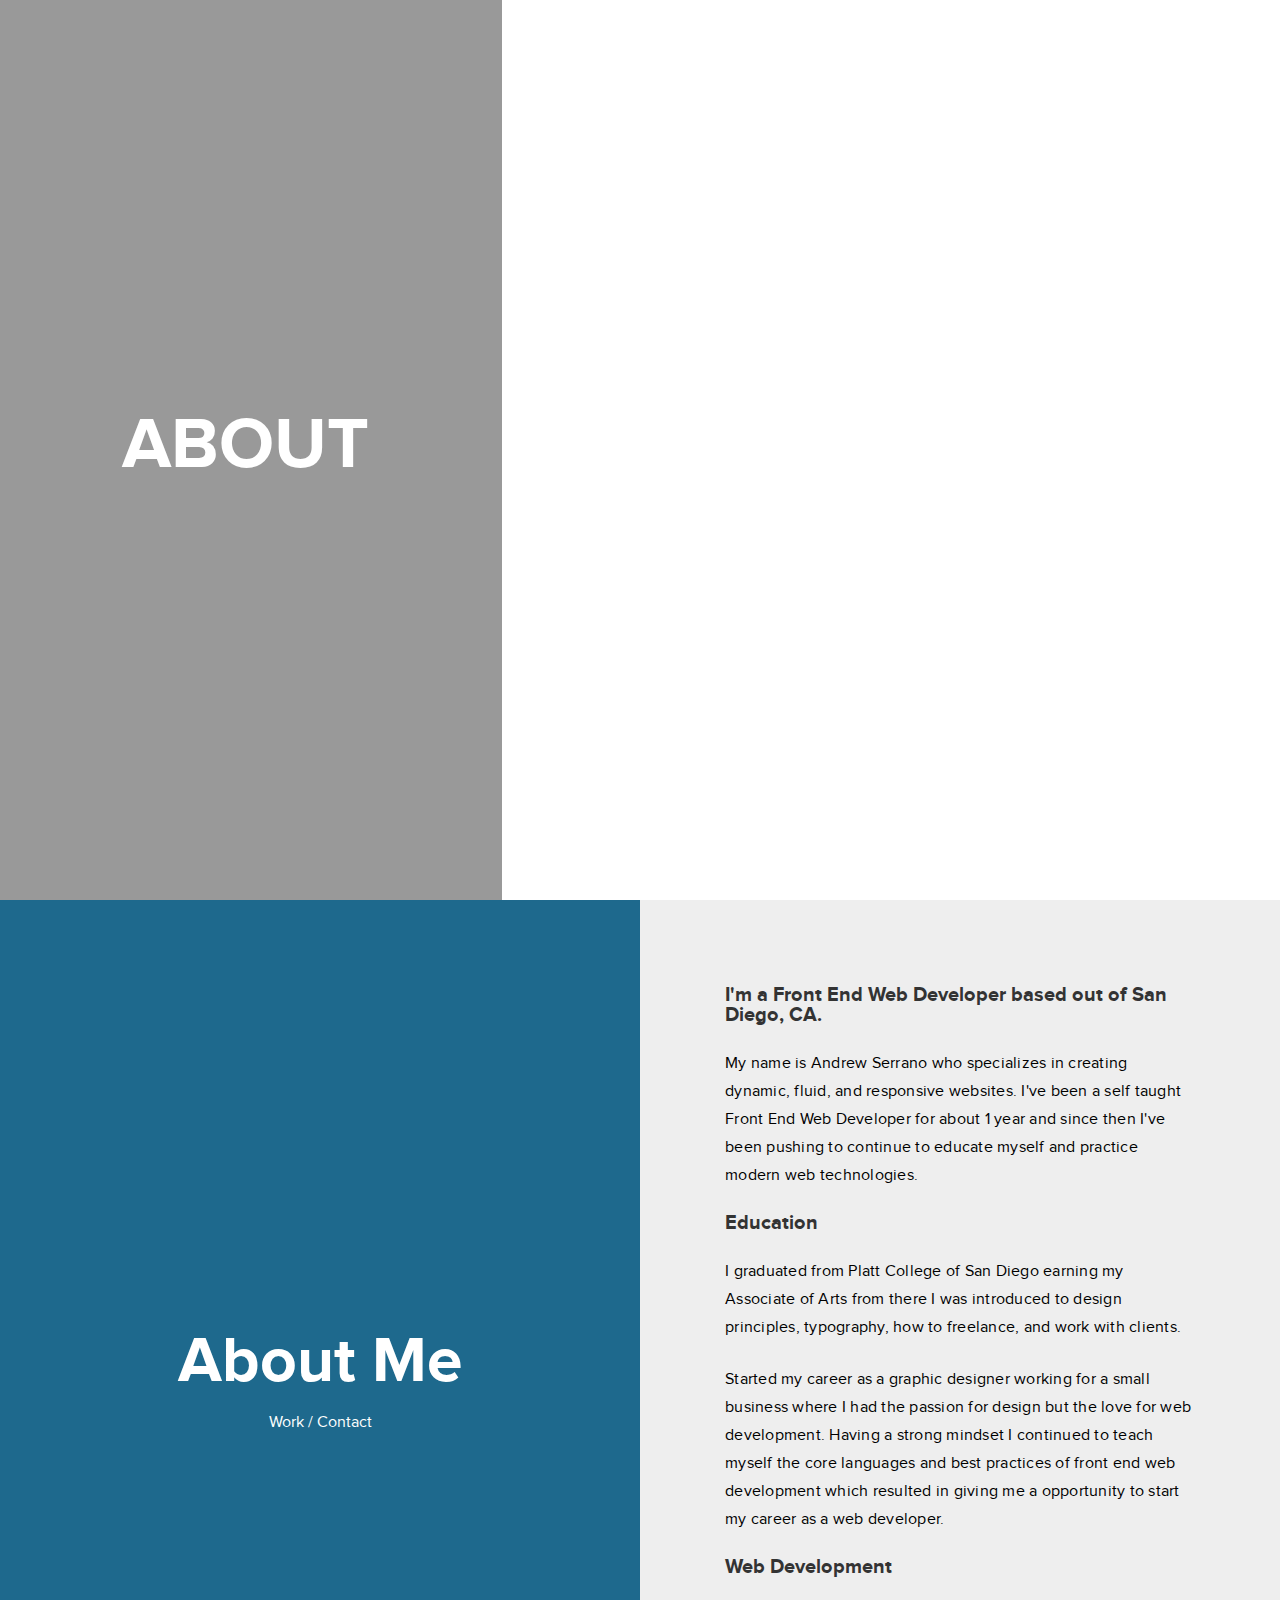
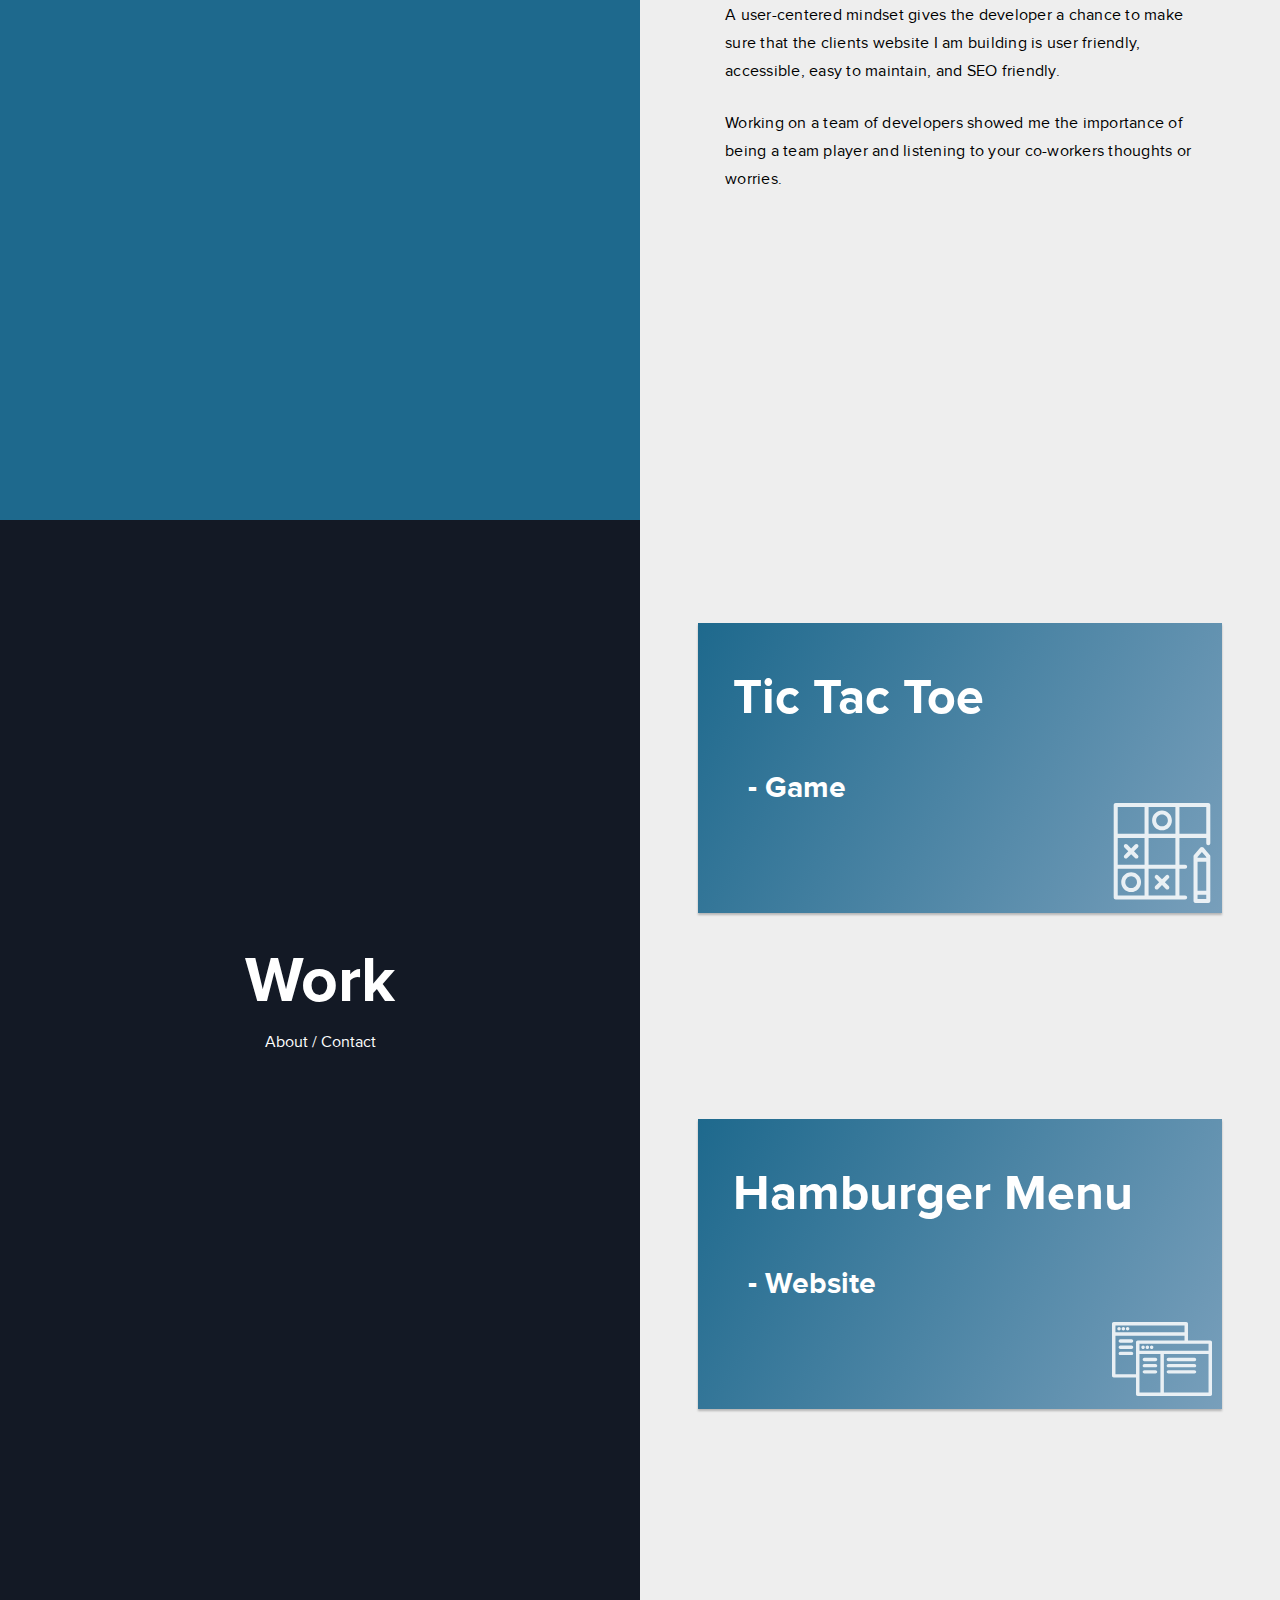
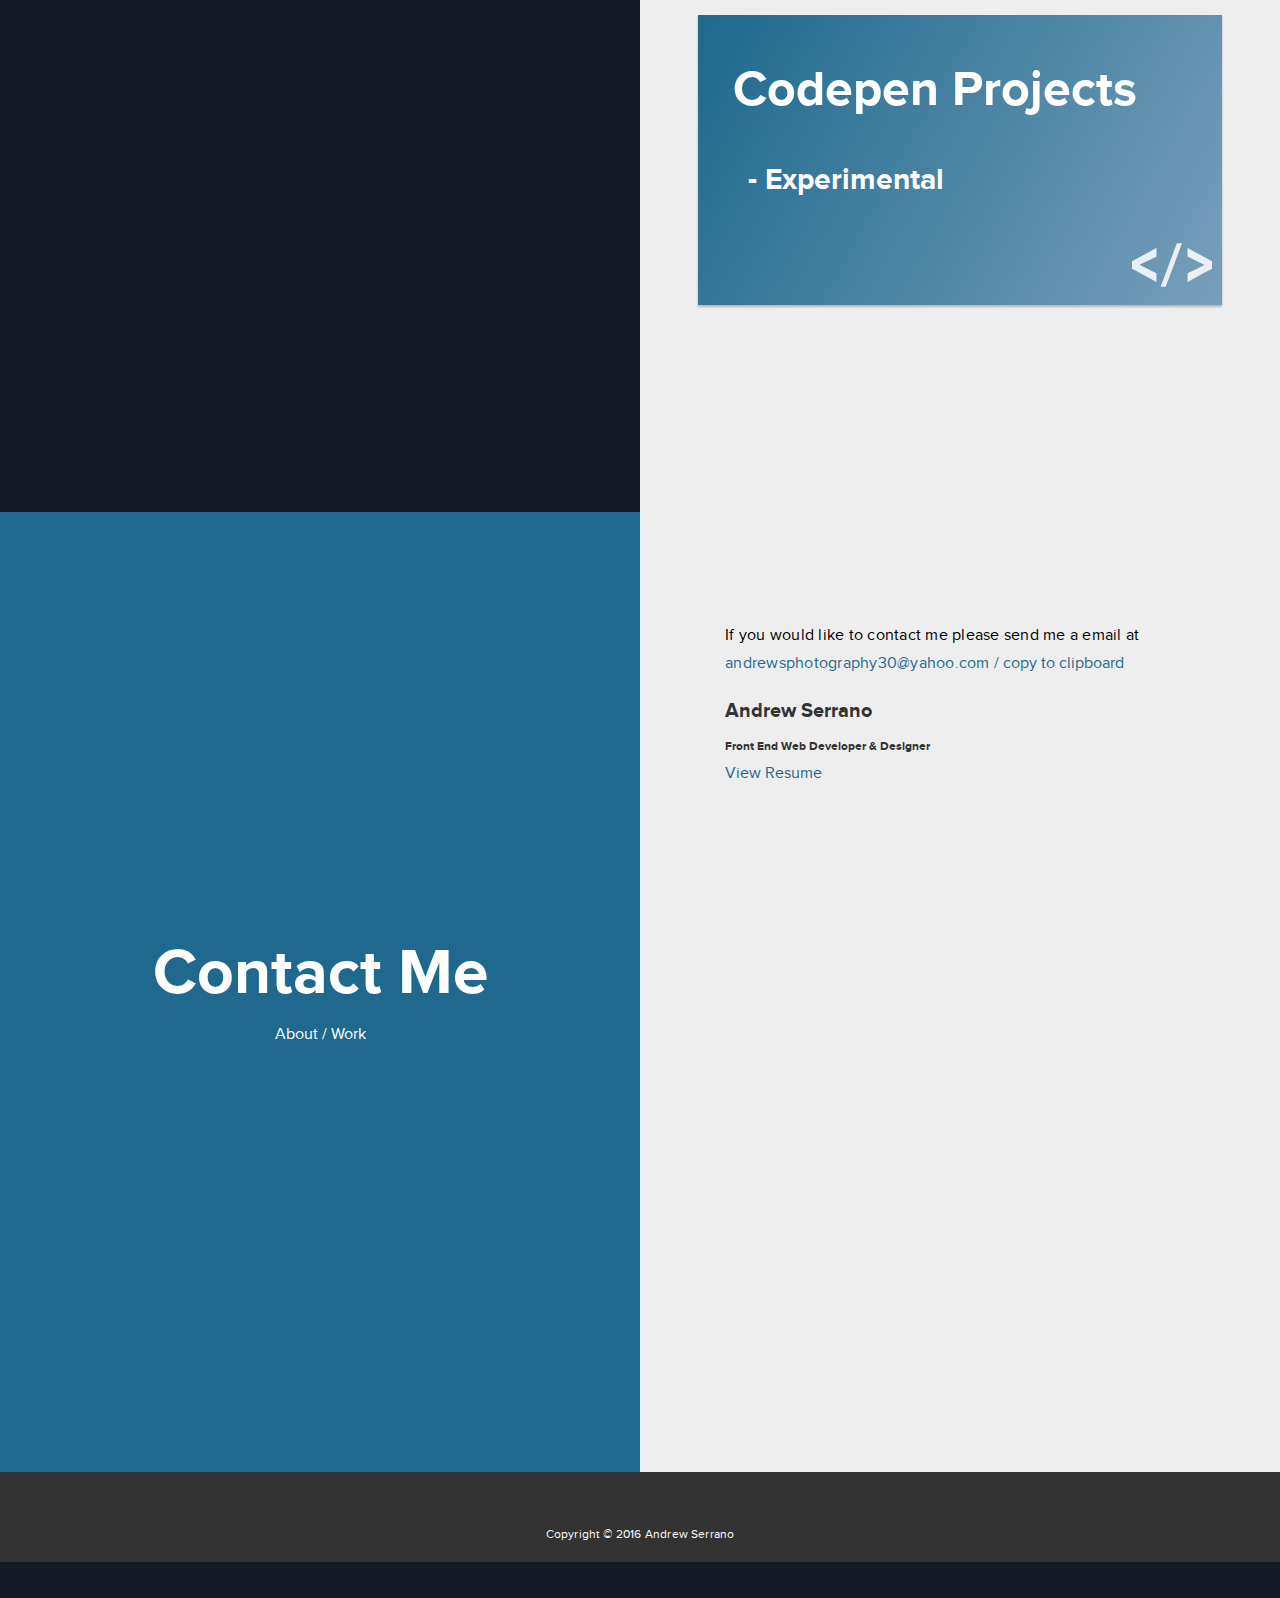
==== commit 01bf3d6a: "main nav new hover/js" ====
--- a/index.html
+++ b/index.html
@@ -128,9 +128,9 @@
 			</button>
 			<nav id="menu__main" class="menu">
 				<ul class="menu__items-container">
-					<li class="menu__items menu__items-1"><a href="#h-about"><span>About</span></a></li>
-					<li class="menu__items menu__items-2"><a href="#h-work"><span>Work</span></a></li>
-					<li class="menu__items menu__items-3"><a href="#h-contact"><span>Contact</span></a></li>
+					<li class="menu__items menu__items-1"><a href="#h-about">About</a></li>
+					<li class="menu__items menu__items-2"><a href="#h-work">Work</a></li>
+					<li class="menu__items menu__items-3"><a href="#h-contact">Contact</a></li>
 				</ul>
 			</nav>
 		</header>
@@ -227,134 +227,131 @@
 									turn, which square to pick, and to know when the user or computer has won. But the challenge gave me a opportunity
 									to learn a lot of features of the Javascript language. The improvements I would like to make to this project will
 									be a scoreboard, different difficulties for the computer, and possibly in the future to make a matchmaking setting.</p>
-								<a href="projects/tic_tac/index.html" class="featured-proj__button main-btn" target="_blank" rel="noopener noreferrer"><span class="lines"><span class="fill">View More</span></span>
-								</a>
-						</article>
+								<a href="projects/tic_tac/index.html" class="featured-proj__button main-btn" target="_blank"rel="noopener noreferrer"><span class="lines"><span class="fill">View More</span></span></a>
+							</article>
+						</div>
+					</div>
+					<!--2-->
+					<div id="project2" class="featured-proj__view">
+						<div tabindex="2" role="button" data-ptarget class="featured-proj__overflow">
+							<div class="featured-proj__img">
+								<!--BG IMG?-->
+							</div>
+							<section class="featured-proj__front">
+								<h2>Hamburger Menu</h2>
+								<h5>- Website</h5>
+								<svg class="featured-proj__icon featured-proj__icon-2">
+									<use xlink:href="#website" />
+								</svg>
+							</section>
+						</div>
+						<div class="featured-proj__overflow">
+							<article id="projectDesc2" class="featured-proj__desc">
+								<div class="featured-proj__lang">
+									<div class="featured-proj__svg">
+										<svg class="lang">
+											<use xlink:href="#html" />
+										</svg>
+									</div>
+									<div class="featured-proj__svg">
+										<svg class="lang">
+											<use xlink:href="#css" />
+										</svg>
+									</div>
+									<div class="featured-proj__svg">
+										<svg class="lang">
+											<use xlink:href="#js" />
+										</svg>
+									</div>
+								</div>
+								<p>I was given the opportunity to create a custom hamburger menu for a new theme we we're building at my job. This project
+									definitely had it's challenges which were, how will our users interact with this menu, if our users have multiple
+									navigational items create dropdowns, how will the user interact with the dropdowns, and making sure the menu worked
+									on multiple browsers and devices.</p>
+								<p>Also making the navigation a full width menu gave me a lot of real estate to play around with layout and design.
+									I got a chance to work closely with our UI/UX lead to understand the best practices for the hamburger menu. Which
+									were hamburger menu placement, how would our client age group interact with the menu, and what modern styling could
+									we add to the menu without causing to big of a distraction from the main functionality.</p>
+								<a href="http://www.fmgwebsites.com/80a4fa45-d91a-48c7-b70b-0f8d961a04c4/" class="featured-proj__button main-btn" target="_blank" rel="noopener noreferrer"><span class="lines"><span class="fill">View More</span></span></a>
+							</article>
+						</div>
+					</div>
+					<!--3-->
+					<div id="project3" class="featured-proj__view">
+						<div tabindex="3" role="button" data-ptarget class="featured-proj__overflow">
+							<div class="featured-proj__img">
+								<!--BG IMG?-->
+							</div>
+							<section class="featured-proj__front">
+								<h2>Codepen Projects</h2>
+								<h5>- Experimental</h5>
+								<svg class="featured-proj__icon featured-proj__icon-3">
+									<use xlink:href="#codepen" />
+								</svg>
+							</section>
+						</div>
+						<div class="featured-proj__overflow">
+							<article id="projectDesc3" class="featured-proj__desc">
+								<div class="featured-proj__lang">
+									<div class="featured-proj__svg">
+										<svg class="lang">
+											<use xlink:href="#html" />
+										</svg>
+									</div>
+									<div class="featured-proj__svg">
+										<svg class="lang">
+											<use xlink:href="#css" />
+										</svg>
+									</div>
+									<div class="featured-proj__svg">
+										<svg class="lang">
+											<use xlink:href="#js" />
+										</svg>
+									</div>
+								</div>
+								<p>This is a collection of my latest codepens containing anything from experimental technology projects, trying to create
+									the same functionality of libraries I used everyday, and fun CSS only projects.</p>
+								<p>Codepen serves a great purpose to me giving me a chance to see what other professionals in my industry are doing
+									or what they can do with the tools provided. Everytime I visit the site I find my favorite pen project and try to
+									figure out how they accomplished their final project. In result I am introduced to new libraries, frameworks, or
+									unknown properties that my language has to offer but I never knew about.</p>
+								<a href="http://codepen.io/drewskadoo/" class="featured-proj__button main-btn" target="_blank" rel="noopener noreferrer"><span class="lines"><span class="fill">View More</span></span></a>
+							</article>
+						</div>
 					</div>
 				</div>
-				<!--2-->
-				<div id="project2" class="featured-proj__view">
-					<div tabindex="2" role="button" data-ptarget class="featured-proj__overflow">
-						<div class="featured-proj__img">
-							<!--BG IMG?-->
-						</div>
-						<section class="featured-proj__front">
-							<h2>Hamburger Menu</h2>
-							<h5>- Website</h5>
-							<svg class="featured-proj__icon featured-proj__icon-2">
-								<use xlink:href="#website" />
-							</svg>
-						</section>
-					</div>
-					<div class="featured-proj__overflow">
-						<article id="projectDesc2" class="featured-proj__desc">
-							<div class="featured-proj__lang">
-								<div class="featured-proj__svg">
-									<svg class="lang">
-										<use xlink:href="#html" />
-									</svg>
-								</div>
-								<div class="featured-proj__svg">
-									<svg class="lang">
-										<use xlink:href="#css" />
-									</svg>
-								</div>
-								<div class="featured-proj__svg">
-									<svg class="lang">
-										<use xlink:href="#js" />
-									</svg>
-								</div>
-							</div>
-							<p>I was given the opportunity to create a custom hamburger menu for a new theme we we're building at my job. This project
-								definitely had it's challenges which were, how will our users interact with this menu, if our users have multiple
-								navigational items create dropdowns, how will the user interact with the dropdowns, and making sure the menu worked
-								on multiple browsers and devices.</p>
-							<p>Also making the navigation a full width menu gave me a lot of real estate to play around with layout and design. I
-								got a chance to work closely with our UI/UX lead to understand the best practices for the hamburger menu. Which were
-								hamburger menu placement, how would our client age group interact with the menu, and what modern styling could we
-								add to the menu without causing to big of a distraction from the main functionality.</p>
-							<a href="http://www.fmgwebsites.com/80a4fa45-d91a-48c7-b70b-0f8d961a04c4/" class="featured-proj__button main-btn" target="_blank"
-									rel="noopener noreferrer"><span class="lines"><span class="fill">View More</span></span></a>
-						</article>
-					</div>
+			</section>
+			<section id="h-contact" class="layout contact">
+				<section class="layout__inner layout__inner-title contact__title">
+					<div class="layout__vertical-helper">
+						<div class="layout__heading">
+							<h1>Contact Me</h1>
+							<nav class="layout__nav">
+								<ul>
+									<li><a href="#h-about">About</a></li>
+									<li><a href="#h-work">Work</a></li>
+								</ul>
+							</nav>
+						</div>
+					</div>
+				</section>
+				<div class="layout__inner layout__inner-desc contact__desc">
+					<p>If you would like to contact me please send me a email at <a href="mailto:andrewsphotography30@yahoo.com">andrewsphotography30@yahoo.com</a>
+						<button id="copy"> / copy to clipboard</button>
+					</p>
+					<h5>Andrew Serrano</h5>
+					<h6>Front End Web Developer &amp; Designer</h6>
+					<!--ADD social-->
+					<a href="files/serrano_andrew_resume.pdf" target="_blank" rel="noopener noreferrer">View Resume</a>
 				</div>
-				<!--3-->
-				<div id="project3" class="featured-proj__view">
-					<div tabindex="3" role="button" data-ptarget class="featured-proj__overflow">
-						<div class="featured-proj__img">
-							<!--BG IMG?-->
-						</div>
-						<section class="featured-proj__front">
-							<h2>Codepen Projects</h2>
-							<h5>- Experimental</h5>
-							<svg class="featured-proj__icon featured-proj__icon-3">
-								<use xlink:href="#codepen" />
-							</svg>
-						</section>
-					</div>
-					<div class="featured-proj__overflow">
-						<article id="projectDesc3" class="featured-proj__desc">
-							<div class="featured-proj__lang">
-								<div class="featured-proj__svg">
-									<svg class="lang">
-										<use xlink:href="#html" />
-									</svg>
-								</div>
-								<div class="featured-proj__svg">
-									<svg class="lang">
-										<use xlink:href="#css" />
-									</svg>
-								</div>
-								<div class="featured-proj__svg">
-									<svg class="lang">
-										<use xlink:href="#js" />
-									</svg>
-								</div>
-							</div>
-							<p>This is a collection of my latest codepens containing anything from experimental technology projects, trying to create
-								the same functionality of libraries I used everyday, and fun CSS only projects.</p>
-							<p>Codepen serves a great purpose to me giving me a chance to see what other professionals in my industry are doing or
-								what they can do with the tools provided. Everytime I visit the site I find my favorite pen project and try to figure
-								out how they accomplished their final project. In result I am introduced to new libraries, frameworks, or unknown
-								properties that my language has to offer but I never knew about.</p>
-							<a href="http://codepen.io/drewskadoo/" class="featured-proj__button main-btn" target="_blank" rel="noopener noreferrer"><span class="lines"><span class="fill">View More</span></span>
-							</a>
-						</article>
-					</div>
-				</div>
-	</div>
-	</section>
-	<section id="h-contact" class="layout contact">
-		<section class="layout__inner layout__inner-title contact__title">
-			<div class="layout__vertical-helper">
-				<div class="layout__heading">
-					<h1>Contact Me</h1>
-					<nav class="layout__nav">
-						<ul>
-							<li><a href="#h-about">About</a></li>
-							<li><a href="#h-work">Work</a></li>
-						</ul>
-					</nav>
-				</div>
-			</div>
-		</section>
-		<div class="layout__inner layout__inner-desc contact__desc">
-			<p>If you would like to contact me please send me a email at <a href="mailto:andrewsphotography30@yahoo.com">andrewsphotography30@yahoo.com</a>
-				<button id="copy"> / copy to clipboard</button>
-			</p>
-			<h5>Andrew Serrano</h5>
-			<h6>Front End Web Developer &amp; Designer</h6>
-			<!--ADD social-->
-			<a href="files/serrano_andrew_resume.pdf" target="_blank" rel="noopener noreferrer">View Resume</a>
-		</div>
-		<!--<div class="contact__fields">Fields Go Here</div>-->
-	</section>
-	</main>
-	<footer class="copyright">
-		<p>Copyright &copy; 2016 Andrew Serrano</p>
-	</footer>
-	<!--<script type="text/javascript" src="js/script.min.js"></script>	-->
-	<script type="text/javascript" src="js/script.js"></script>
+				<!--<div class="contact__fields">Fields Go Here</div>-->
+			</section>
+		</main>
+		<footer class="copyright">
+			<p>Copyright &copy; 2016 Andrew Serrano</p>
+		</footer>
+		<script type="text/javascript" src="js/script.min.js"></script>	
+		<!--<script type="text/javascript" src="js/script.js"></script>-->
 	</div>
 </body>
 
--- a/css/styles.css
+++ b/css/styles.css
@@ -1,3 +1,3 @@
-@import url("https://fonts.googleapis.com/css?family=Pacifico");@font-face{font-family:'Proxima Nova Regular';src:url("../fonts/ProximaNova-Regular.eot");src:url("../fonts/ProximaNova-Regular.eot?#iefix") format("embedded-opentype"),url("../fonts/ProximaNova-Regular.woff2") format("woff2"),url("../fonts/ProximaNova-Regular.woff") format("woff"),url("../fonts/ProximaNova-Regular.ttf") format("truetype"),url("../fonts/ProximaNova-Regular.svg#ProximaNova-Regular") format("svg");font-weight:700;font-style:normal;font-stretch:normal}@font-face{font-family:'Proxima Nova Bold';src:url("../fonts/ProximaNova-Bold.eot");src:url("../fonts/ProximaNova-Bold.eot?#iefix") format("embedded-opentype"),url("../fonts/ProximaNova-Bold.woff2") format("woff2"),url("../fonts/ProximaNova-Bold.woff") format("woff"),url("../fonts/ProximaNova-Bold.ttf") format("truetype"),url("../fonts/ProximaNova-Bold.svg#ProximaNova-Bold") format("svg");font-weight:400;font-style:normal;font-stretch:normal}html,body,div,span,applet,object,iframe,h1,h2,h3,h4,h5,h6,p,blockquote,pre,a,abbr,acronym,address,big,cite,code,del,dfn,em,img,ins,kbd,q,s,samp,small,strike,strong,sub,sup,tt,var,b,u,i,center,dl,dt,dd,ol,ul,li,fieldset,form,label,legend,table,caption,tbody,tfoot,thead,tr,th,td,article,aside,canvas,details,embed,figure,figcaption,footer,header,hgroup,menu,nav,output,ruby,section,summary,time,mark,audio,video{margin:0;padding:0;border:0;font-size:100%;font:inherit;vertical-align:baseline}article,aside,details,figcaption,figure,footer,header,hgroup,menu,nav,section{display:block}body{line-height:1}ol,ul{list-style:none}blockquote,q{quotes:none}blockquote:before,blockquote:after{content:"";content:none}q:before,q:after{content:"";content:none}table{border-collapse:collapse;border-spacing:0}*{box-sizing:border-box}*:before,*:after{box-sizing:border-box}@media screen and (min-width: 1025px){html,body,#mobileFix{height:100%}}html body{font-size:16px;font-family:'Proxima Nova Regular', Arial, Helvetica, sans-serif;overflow-x:hidden;background:#131925}html body.menu--init{overflow:hidden}html body.menu--init #mobileFix{overflow:hidden}h1{margin:0 0 1em;font-size:3.25em;color:#333;font-family:"Proxima Nova Bold",Arial,Helvetica,sans-serif}h2{margin:0 0 1em;font-size:2.75em;color:#333;font-family:"Proxima Nova Bold",Arial,Helvetica,sans-serif}h3{margin:0 0 1em;font-size:2.25em;color:#333;font-family:"Proxima Nova Bold",Arial,Helvetica,sans-serif}h4{margin:0 0 1em;font-size:1.75em;color:#333;font-family:"Proxima Nova Bold",Arial,Helvetica,sans-serif}h5{margin:0 0 1em;font-size:1.25em;color:#333;font-family:"Proxima Nova Bold",Arial,Helvetica,sans-serif}h6{margin:0 0 1em;font-size:.75em;color:#333;font-family:"Proxima Nova Bold",Arial,Helvetica,sans-serif}p,a{font-family:"Proxima Nova Regular",Arial,Helvetica,sans-serif;font-weight:300}p{padding:1.5em 0;line-height:1.75em;font-size:.9375em;letter-spacing:.01563em}@media screen and (min-width: 768px){p{font-size:1.25em}}@media screen and (min-width: 1025px){p{font-size:1em}}a{text-decoration:none;color:#1e698d}button{font-family:inherit;font-size:inherit;line-height:inherit;background:none;outline:none;border:none;padding:0;cursor:pointer}button#copy{display:none;font-size:1em;color:#1e698d}@media screen and (min-width: 1025px){button#copy{display:inline-block}}img{max-width:100%;display:block}.main-btn{width:12.5em;height:3.125em;margin:1.25em auto 0;font-family:"Proxima Nova Regular",Arial,Helvetica,sans-serif;letter-spacing:.0625em;overflow:hidden;display:block;position:relative;font-size:1em;color:#1e698d}@media screen and (max-width: 1024px){.main-btn{background:#1e698d;font-size:1.25em;color:#fff}}.main-btn:hover,.main-btn:focus{color:#fff}.main-btn:hover:before,.main-btn:hover:after,.main-btn:focus:before,.main-btn:focus:after{transform:translateX(0px);transition:transform 0.3s 0s cubic-bezier(0.5, 0, 0.1, 1)}.main-btn:hover .lines:before,.main-btn:hover .lines:after,.main-btn:focus .lines:before,.main-btn:focus .lines:after{transform:translateY(0px);transition:transform 0.3s 0.3s cubic-bezier(0.5, 0, 0.1, 1)}.main-btn:hover .lines .fill:before,.main-btn:focus .lines .fill:before{transform:translateX(0px);transition:transform 0.3s 0.6s cubic-bezier(0.5, 0, 0.1, 1)}.main-btn:before,.main-btn:after{content:'';width:100%;position:absolute;height:2px;background:#1e698d;left:0;right:0;margin:auto;transition:transform 0.3s 0.6s cubic-bezier(0.5, 0, 0.1, 1)}.main-btn:before{top:0;transform:translateX(100%)}.main-btn:after{bottom:0;transform:translateX(-100%)}.main-btn .lines{width:100%;height:100%;display:block;position:relative}.main-btn .lines:before,.main-btn .lines:after{content:'';width:2px;position:absolute;height:100%;background:#1e698d;transition:transform 0.3s 0.3s cubic-bezier(0.5, 0, 0.1, 1)}.main-btn .lines:before{top:0;left:1px;transform:translateY(-100%)}.main-btn .lines:after{bottom:0;right:0;transform:translateY(100%)}.main-btn .lines .fill{position:relative;display:block;height:100%;text-align:center;line-height:3}.loader{display:flex;align-items:center;justify-content:center;position:fixed;top:0;right:0;left:0;width:100%;height:100%;background:#131925;z-index:100;transition:opacity 0.85s cubic-bezier(0.5, 0, 0.1, 1)}.loader__items{background:#fff;width:1.25em;height:1.25em;position:relative;border-radius:50%;transform-origin:50% 50%;margin:0 .3125em;transform:scale(0)}.loader__items:nth-child(1){animation:loading 1s 333ms linear infinite}.loader__items:nth-child(2){animation:loading 1s 666ms linear infinite}.loader__items:nth-child(3){animation:loading 1s 999ms linear infinite}@keyframes loading{0%,
-                100%{transform:scale(0)}50%{transform:scale(1)}}.loader p{color:#fff;max-width:50%}body{overflow:hidden}body .main-content--load{z-index:0;transform:translateY(100%)}body.loader--init{overflow:auto}body.loader--init .loader{animation-play-state:paused}body.loader--init .main-content--load{transform:translateY(0%);z-index:110}body.loader--init .loader{opacity:0}header{position:absolute;top:0;left:0;right:0;z-index:200}@media screen and (min-width: 1025px){header{background:#333;height:100%;overflow:hidden;position:relative;transition:transform 0.85s cubic-bezier(0.5, 0, 0.1, 1)}}header .menu{display:flex;align-items:center;justify-content:center;width:100%;height:100%;position:fixed;background:#fff;opacity:0;transition:opacity 0.85s cubic-bezier(0.5, 0, 0.1, 1),transform 1ms 0.85s cubic-bezier(0.5, 0, 0.1, 1);transform:translateX(-100%)}header .menu--init{transform:translateX(0px);opacity:1;transition:opacity 0.85s cubic-bezier(0.5, 0, 0.1, 1),transform 1ms cubic-bezier(0.5, 0, 0.1, 1)}header .menu__mobile{width:2.8125em;height:2.8125em;background-color:#489eba;text-align:center;border-radius:50%;position:fixed;top:.78125em;left:.78125em;overflow:hidden;opacity:0;z-index:220;transition:opacity 0.85s cubic-bezier(0.5, 0, 0.1, 1);outline:none;cursor:pointer}header .menu__mobile--show{opacity:1}@media screen and (min-width: 1025px){header .menu__mobile{display:none}}header .menu__mobile--init .menu__target:nth-child(1){transform:translateY(.375em) rotate(45deg)}header .menu__mobile--init .menu__target:nth-child(2){transform:translateX(-200%)}header .menu__mobile--init .menu__target:nth-child(3){transform:translateY(-.375em) rotate(-45deg)}header .menu__target-container{-webkit-backface-visibility:hidden;-moz-backface-visibility:hidden;backface-visibility:hidden}header .menu__target{display:block;width:1.5625em;height:.125em;position:relative;border-radius:.3125em;background:#fff;transition:transform 0.45s cubic-bezier(0.5, 0, 0.1, 1);transform-origin:50% 50%;left:0;right:0}header .menu__target-container{display:flex;align-items:center;justify-content:center}header .menu__target:nth-child(1){top:-.25em}header .menu__target:nth-child(3){bottom:-.25em}header .menu__items{text-align:center;padding:.625em 0}header .menu__items-container{max-width:50%}@media screen and (min-width: 1025px){header .menu__items-container{max-width:100%}}header .menu__items a:link,header .menu__items a:active,header .menu__items a:focus,header .menu__items a:visited{display:inline-block;font-size:1.875em;font-family:"Proxima Nova Bold",Arial,Helvetica,sans-serif;text-transform:uppercase;color:#1e698d}@media screen and (min-width: 1025px){header .menu{position:static;display:block;opacity:1;transform:translateX(0px)}header .menu:after{content:'';display:table;clear:both}header .menu__items-container{height:100%;display:inherit}header .menu__items{width:33.33333%;float:left;height:100%;padding:0;transform-origin:50% 50%;transition:transform 0.45s 0.1s cubic-bezier(0.5, 0, 0.1, 1);will-change:transform, opacity;list-style-type:none}header .menu__items:nth-child(1){background:url("https://deaenij3kiw8r.cloudfront.net/system/users/avatars/141380/original/production-b3612f96cc66fee631be82853dd2c316-man_bartlett_bw.jpg?1369799811") 50% 50%/cover no-repeat}header .menu__items:nth-child(2){background:url("../images/project.jpg") 50% 50%/cover no-repeat}header .menu__items:nth-child(3){background:url("https://deaenij3kiw8r.cloudfront.net/system/users/avatars/141380/original/production-b3612f96cc66fee631be82853dd2c316-man_bartlett_bw.jpg?1369799811") 50% 50%/cover no-repeat}header .menu__items a{position:relative;top:0;left:0;right:0;width:100%;height:100%;display:block;text-align:center;display:inline-block;vertical-align:middle;text-align:center}header .menu__items a:after{content:'';display:inline-block;vertical-align:middle;height:100%;width:auto}header .menu__items a:link,header .menu__items a:active,header .menu__items a:focus,header .menu__items a:visited{font-size:3.75em;color:#fff;font-family:"Proxima Nova Bold",Arial,Helvetica,sans-serif;text-transform:capitalize}header .menu__items a:before{content:'';width:100%;height:100%;position:absolute;z-index:10;top:0;left:0;right:0;display:block;margin:auto;opacity:0;transition:opacity 0.25s cubic-bezier(0.5, 0, 0.1, 1)}header .menu__items a:hover:before,header .menu__items a:focus:before{opacity:1;background-color:rgba(51,51,51,0.3)}header .menu__items a span{-webkit-backface-visibility:hidden;-moz-backface-visibility:hidden;backface-visibility:hidden;-webkit-transform:translateZ(0) scale(1, 1);-moz-transform:translateZ(0) scale(1, 1);-ms-transform:translateZ(0) scale(1, 1);-o-transform:translateZ(0) scale(1, 1);transform:translateZ(0) scale(1, 1);transition:transform 0.45s 100ms cubic-bezier(0.5, 0, 0.1, 1),opacity 1.25s cubic-bezier(0.5, 0, 0.1, 1)}}main{position:relative;transition:transform 0.85s cubic-bezier(0.5, 0, 0.1, 1)}@media screen and (min-width: 1025px){main{transition:none}}main .about__desc{min-height:1220px}main .layout{min-height:700px}@media screen and (max-width: 768px) and (orientation: landscape){main .layout{min-height:414px}}@media screen and (min-width: 768px){main .layout{min-height:960px}}@media screen and (min-width: 1025px){main .layout{position:relative}main .layout:after{content:'';display:table;clear:both}}main .layout__inner-title{will-change:position;position:static}@media scren and (min-width: 1025px){main .layout__inner-title{position:absolute;top:0;left:0;right:0;bottom:0}}main .layout__inner{height:700px}@media screen and (max-width: 768px) and (orientation: landscape){main .layout__inner{height:414px}}@media screen and (min-width: 768px){main .layout__inner{height:1024px}}@media screen and (min-width: 1025px){main .layout__inner{height:960px;width:50%;float:left;left:0;margin:auto}main .layout__inner--fixed{position:fixed;top:0;left:0}main .layout__inner--static{position:absolute}}main .layout__inner-desc{float:none;padding:3.125em 2.1875em;background:#eee}@media screen and (min-width: 768px){main .layout__inner-desc{padding:5.3125em}}@media screen and (min-width: 1025px){main .layout__inner-desc{float:right;width:50%;float:right}}main .layout__vertical-helper{height:100%;display:flex;align-items:center;justify-content:center}main .layout__heading{text-align:center;width:100%}main .layout__heading h1{color:#fff;margin:0;margin-bottom:1.25rem;font-family:"Proxima Nova Bold",Arial,Helvetica,sans-serif;font-size:4em}main .layout__nav li{display:inline-block}main .layout__nav li:first-child a:after{content:' / '}main .layout__nav li a{color:#fff}main #project1{z-index:30}main #project2{z-index:20}main #project3{z-index:10}main .featured-proj{position:relative;background:#1e698d}main .featured-proj__container{height:1592px;padding:0}main .featured-proj__view{height:496px;max-height:100%;overflow:hidden;position:relative}main .featured-proj__view:nth-child(1) .featured-proj__img{background:url("../images/project_tic_tac_toe.jpg") 50% 0%/cover no-repeat}main .featured-proj__view:nth-child(2) .featured-proj__img{background:url("../images/project_menu.jpg") 50% 0%/cover no-repeat}main .featured-proj__view:nth-child(3) .featured-proj__img{background:url("../images/project_codepen.jpg") 50% 0%/cover no-repeat}@media screen and (min-width: 1025px){main .featured-proj__view:hover .featured-proj__desc,main .featured-proj__view:focus .featured-proj__desc{transform:translate(0%, 0%)}}main .featured-proj__overflow,main .featured-proj__desc{box-shadow:0px 2px 2px 0 rgba(51,51,51,0.3);-webkit-backface-visibility:hidden;-moz-backface-visibility:hidden;backface-visibility:hidden;-webkit-transform:translateZ(0) scale(1, 1);-moz-transform:translateZ(0) scale(1, 1);-ms-transform:translateZ(0) scale(1, 1);-o-transform:translateZ(0) scale(1, 1);transform:translateZ(0) scale(1, 1)}main .featured-proj__overflow{overflow:hidden;width:82%;height:290px;position:absolute;top:0;left:0;right:0;bottom:0;margin:auto;transition:transform 0.45s 0.9s cubic-bezier(0.5, 0, 0.1, 1);outline:0;-webkit-backface-visibility:hidden;-moz-backface-visibility:hidden;backface-visibility:hidden;-webkit-transform:translateZ(0) scale(1, 1);-moz-transform:translateZ(0) scale(1, 1);-ms-transform:translateZ(0) scale(1, 1);-o-transform:translateZ(0) scale(1, 1);transform:translateZ(0) scale(1, 1)}main .featured-proj__overflow:first-child{cursor:pointer}main .featured-proj__overflow+.featured-proj__overflow{background:#fff;z-index:-10;opacity:0;transform:translate(0%, -25%);overflow-y:scroll;-webkit-overflow-scrolling:touch;transition:transform 0.45s cubic-bezier(0.5, 0, 0.1, 1),opacity 0.45s 0.45s cubic-bezier(0.5, 0, 0.1, 1)}main .featured-proj__overflow--expand{transform:translate(0%, -25%);box-shadow:0px 0px 2px 0 rgba(51,51,51,0.3);transition:transform 0.45s cubic-bezier(0.5, 0, 0.1, 1)}main .featured-proj__overflow--expand .featured-proj__front{transform:translate(0%, 250px);transition:all 0.45s 0.45s cubic-bezier(0.5, 0, 0.1, 1)}main .featured-proj__overflow--expand .featured-proj__front h2,main .featured-proj__overflow--expand .featured-proj__front h5{transition:inherit}main .featured-proj__overflow--expand .featured-proj__front h2{transform:scale(0.75);margin:0}@media screen and (min-width: 768px){main .featured-proj__overflow--expand .featured-proj__front h2{transform:scale(0.6)}}main .featured-proj__overflow--expand .featured-proj__front h5{opacity:0}main .featured-proj__overflow--expand+.featured-proj__overflow{opacity:1;transform:translate(0%, 61%);transition:transform 0.45s 0.85s cubic-bezier(0.5, 0, 0.1, 1),opacity 0.45s 0.9s cubic-bezier(0.5, 0, 0.1, 1)}main .featured-proj__img,main .featured-proj__front{width:100%;height:100%;position:absolute;-webkit-backface-visibility:hidden;-moz-backface-visibility:hidden;backface-visibility:hidden;-webkit-transform:translateZ(0) scale(1, 1);-moz-transform:translateZ(0) scale(1, 1);-ms-transform:translateZ(0) scale(1, 1);-o-transform:translateZ(0) scale(1, 1);transform:translateZ(0) scale(1, 1)}main .featured-proj__desc{padding:4.375em 1.25em 1.875em}main .featured-proj__front{color:#fff;background-color:#fc6aa1;background-image:-webkit-gradient(linear, 0% 0%, 100% 100%, color-stop(0, #f949b6), color-stop(1, #ff8b8b));transform:translate(0%, 0%);transition:all 0.45s 0.45s cubic-bezier(0.5, 0, 0.1, 1)}main .featured-proj__front h2,main .featured-proj__front h5{color:currentColor;transition:inherit;margin:1.25rem 0 0 1.25rem}@media screen and (min-width: 768px){main .featured-proj__front h2,main .featured-proj__front h5{margin:3.125rem 0 .9375rem 2.1875rem}}main .featured-proj__front h2{transform-origin:90px 35px;font-size:1.875em}@media screen and (min-width: 768px){main .featured-proj__front h2{font-size:3.125em;transform-origin:90px 10px}}@media screen and (min-width: 768px){main .featured-proj__front h5{font-size:1.875em;margin-left:3.125rem}}main .featured-proj__icon{position:absolute;bottom:10px;right:10px;width:100px;height:100px;fill:rgba(255,255,255,0.85)}main .featured-proj__icon-2,main .featured-proj__icon-3{bottom:0}main .featured-proj__icon-3{height:80px;right:0}main .featured-proj__svg{width:1.25em;display:inline-block;margin:0 .0625em}main .featured-proj__svg .lang{max-width:100%;fill:#131925;height:1.25em}main .about{background-color:#1e698d}main .about .layout__inner--static{top:350px}main .work{background-color:#131925}main .work .layout__inner--static{top:720px}main .contact{background-color:#1e698d}main .contact .layout__inner--static{top:90px}footer.copyright{width:100%;height:5.625em;color:#fff;background:#333}footer.copyright p{width:100%;height:100%;padding:0;font-size:.75em;display:inline-block;vertical-align:middle;text-align:center}footer.copyright p:after{content:'';display:inline-block;vertical-align:middle;height:100%;width:auto}
+@import url("https://fonts.googleapis.com/css?family=Pacifico");@font-face{font-family:'Proxima Nova Regular';src:url("../fonts/ProximaNova-Regular.eot");src:url("../fonts/ProximaNova-Regular.eot?#iefix") format("embedded-opentype"),url("../fonts/ProximaNova-Regular.woff2") format("woff2"),url("../fonts/ProximaNova-Regular.woff") format("woff"),url("../fonts/ProximaNova-Regular.ttf") format("truetype"),url("../fonts/ProximaNova-Regular.svg#ProximaNova-Regular") format("svg");font-weight:700;font-style:normal;font-stretch:normal}@font-face{font-family:'Proxima Nova Bold';src:url("../fonts/ProximaNova-Bold.eot");src:url("../fonts/ProximaNova-Bold.eot?#iefix") format("embedded-opentype"),url("../fonts/ProximaNova-Bold.woff2") format("woff2"),url("../fonts/ProximaNova-Bold.woff") format("woff"),url("../fonts/ProximaNova-Bold.ttf") format("truetype"),url("../fonts/ProximaNova-Bold.svg#ProximaNova-Bold") format("svg");font-weight:400;font-style:normal;font-stretch:normal}html,body,div,span,applet,object,iframe,h1,h2,h3,h4,h5,h6,p,blockquote,pre,a,abbr,acronym,address,big,cite,code,del,dfn,em,img,ins,kbd,q,s,samp,small,strike,strong,sub,sup,tt,var,b,u,i,center,dl,dt,dd,ol,ul,li,fieldset,form,label,legend,table,caption,tbody,tfoot,thead,tr,th,td,article,aside,canvas,details,embed,figure,figcaption,footer,header,hgroup,menu,nav,output,ruby,section,summary,time,mark,audio,video{margin:0;padding:0;border:0;font-size:100%;font:inherit;vertical-align:baseline}article,aside,details,figcaption,figure,footer,header,hgroup,menu,nav,section{display:block}body{line-height:1}ol,ul{list-style:none}blockquote,q{quotes:none}blockquote:before,blockquote:after{content:"";content:none}q:before,q:after{content:"";content:none}table{border-collapse:collapse;border-spacing:0}*{box-sizing:border-box}*:before,*:after{box-sizing:border-box}@media screen and (min-width: 1025px){html,body,#mobileFix{height:100%}}html body{font-size:16px;font-family:'Proxima Nova Regular', Arial, Helvetica, sans-serif;overflow-x:hidden;background:#131925}html body.menu--init{overflow:hidden}html body.menu--init #mobileFix{overflow:hidden}h1{margin:0 0 1em;font-size:3.25em;color:#333;font-family:"Proxima Nova Bold",Arial,Helvetica,sans-serif}h2{margin:0 0 1em;font-size:2.75em;color:#333;font-family:"Proxima Nova Bold",Arial,Helvetica,sans-serif}h3{margin:0 0 1em;font-size:2.25em;color:#333;font-family:"Proxima Nova Bold",Arial,Helvetica,sans-serif}h4{margin:0 0 1em;font-size:1.75em;color:#333;font-family:"Proxima Nova Bold",Arial,Helvetica,sans-serif}h5{margin:0 0 1em;font-size:1.25em;color:#333;font-family:"Proxima Nova Bold",Arial,Helvetica,sans-serif}h6{margin:0 0 1em;font-size:.75em;color:#333;font-family:"Proxima Nova Bold",Arial,Helvetica,sans-serif}p,a{font-family:"Proxima Nova Regular",Arial,Helvetica,sans-serif;font-weight:300}p{margin:1.5em 0;line-height:1.75em;font-size:.9375em;letter-spacing:.01563em}@media screen and (min-width: 768px){p{font-size:1.25em}}@media screen and (min-width: 1025px){p{font-size:1em}}a{text-decoration:none;color:#1e698d}button{font-family:inherit;font-size:inherit;line-height:inherit;background:none;outline:none;border:none;padding:0;cursor:pointer}button#copy{display:none;font-size:1em;color:#1e698d}@media screen and (min-width: 1025px){button#copy{display:inline-block}}img{max-width:100%;display:block}.main-btn{width:12.5em;height:3.125em;margin:2.1875em auto 0;font-family:"Proxima Nova Regular",Arial,Helvetica,sans-serif;letter-spacing:.0625em;overflow:hidden;display:block;position:relative;font-size:1em;color:#1e698d;transition:color 0.3s 0s cubic-bezier(0.5, 0, 0.1, 1);-webkit-backface-visibility:hidden;-moz-backface-visibility:hidden;backface-visibility:hidden;-webkit-transform:translateZ(0) scale(1, 1);-moz-transform:translateZ(0) scale(1, 1);-ms-transform:translateZ(0) scale(1, 1);-o-transform:translateZ(0) scale(1, 1);transform:translateZ(0) scale(1, 1)}@media screen and (max-width: 1024px){.main-btn{background:#1e698d;font-size:1.25em;color:#fff}}.main-btn:hover,.main-btn:focus{color:#fff;transition:color 0.3s 0.65s cubic-bezier(0.5, 0, 0.1, 1)}.main-btn:hover:before,.main-btn:hover:after,.main-btn:focus:before,.main-btn:focus:after{transform:translateX(0px);transition:transform 0.3s 0s cubic-bezier(0.5, 0, 0.1, 1)}.main-btn:hover .lines:before,.main-btn:hover .lines:after,.main-btn:focus .lines:before,.main-btn:focus .lines:after{transform:translateY(0px);transition:transform 0.3s 0.35s cubic-bezier(0.5, 0, 0.1, 1)}.main-btn:hover .lines .fill:before,.main-btn:focus .lines .fill:before{transform:translateX(0px);transition:transform 0.3s 0.65s cubic-bezier(0.5, 0, 0.1, 1)}.main-btn:before,.main-btn:after{content:'';width:100%;position:absolute;height:2px;background:#1e698d;left:0;right:0;margin:auto;transition:transform 0.3s 0.65s cubic-bezier(0.5, 0, 0.1, 1)}.main-btn:before{top:0;transform:translateX(100%)}.main-btn:after{bottom:0;transform:translateX(-100%)}.main-btn .lines{width:100%;height:100%;display:block;position:relative}.main-btn .lines:before,.main-btn .lines:after{content:'';width:2px;position:absolute;height:100%;background:#1e698d;transition:transform 0.3s 0.35s cubic-bezier(0.5, 0, 0.1, 1)}.main-btn .lines:before{top:0;left:0;transform:translateY(-100%)}.main-btn .lines:after{bottom:0;right:0;transform:translateY(100%)}.main-btn .lines .fill{position:relative;display:block;height:100%;text-align:center;line-height:3}.main-btn .lines .fill:before{content:'';position:absolute;z-index:-10;top:0;left:0;right:0;bottom:0;width:100%;height:100%;background:#1e698d;transform:translateX(-100%);transition:transform 0.3s 0s cubic-bezier(0.5, 0, 0.1, 1)}.loader{display:flex;align-items:center;justify-content:center;position:fixed;top:0;right:0;left:0;width:100%;height:100%;background:#131925;z-index:100;transition:opacity 0.85s cubic-bezier(0.5, 0, 0.1, 1)}.loader__items{background:#fff;width:1.25em;height:1.25em;position:relative;border-radius:50%;transform-origin:50% 50%;margin:0 .3125em;transform:scale(0)}.loader__items:nth-child(1){animation:loading 1s 333ms linear infinite}.loader__items:nth-child(2){animation:loading 1s 666ms linear infinite}.loader__items:nth-child(3){animation:loading 1s 999ms linear infinite}@keyframes loading{0%,
+                100%{transform:scale(0)}50%{transform:scale(1)}}.loader p{color:#fff;max-width:50%}body{overflow:hidden}body .main-content--load{z-index:0;transform:translateY(100%)}body.loader--init{overflow:auto}body.loader--init .loader{animation-play-state:paused}body.loader--init .main-content--load{transform:translateY(0%);z-index:110}body.loader--init .loader{opacity:0}header{position:absolute;top:0;left:0;right:0;z-index:200}@media screen and (min-width: 1025px){header{background:#333;height:100%;overflow:hidden;position:relative;transition:transform 0.85s cubic-bezier(0.5, 0, 0.1, 1)}}header .menu{display:flex;align-items:center;justify-content:center;width:100%;height:100%;position:fixed;background:#fff;opacity:0;transition:opacity 0.85s cubic-bezier(0.5, 0, 0.1, 1),transform 1ms 0.85s cubic-bezier(0.5, 0, 0.1, 1);transform:translateX(-100%)}header .menu--init{transform:translateX(0px);opacity:1;transition:opacity 0.85s cubic-bezier(0.5, 0, 0.1, 1),transform 1ms cubic-bezier(0.5, 0, 0.1, 1)}header .menu__mobile{width:2.8125em;height:2.8125em;background-color:#489eba;text-align:center;border-radius:50%;position:fixed;top:.78125em;left:.78125em;overflow:hidden;opacity:0;z-index:220;transition:opacity 0.85s cubic-bezier(0.5, 0, 0.1, 1);outline:none;cursor:pointer}header .menu__mobile--show{opacity:1}@media screen and (min-width: 1025px){header .menu__mobile{display:none}}header .menu__mobile--init .menu__target:nth-child(1){transform:translateY(.375em) rotate(45deg)}header .menu__mobile--init .menu__target:nth-child(2){transform:translateX(-200%)}header .menu__mobile--init .menu__target:nth-child(3){transform:translateY(-.375em) rotate(-45deg)}header .menu__target-container{-webkit-backface-visibility:hidden;-moz-backface-visibility:hidden;backface-visibility:hidden}header .menu__target{display:block;width:1.5625em;height:.125em;position:relative;border-radius:.3125em;background:#fff;transition:transform 0.45s cubic-bezier(0.5, 0, 0.1, 1);transform-origin:50% 50%;left:0;right:0}header .menu__target-container{display:flex;align-items:center;justify-content:center}header .menu__target:nth-child(1){top:-.25em}header .menu__target:nth-child(3){bottom:-.25em}header .menu__items{text-align:center;padding:.625em 0}header .menu__items-container{max-width:50%}@media screen and (min-width: 1025px){header .menu__items-container{max-width:100%}}header .menu__items a:link,header .menu__items a:active,header .menu__items a:focus,header .menu__items a:visited{display:inline-block;font-size:1.875em;font-family:"Proxima Nova Bold",Arial,Helvetica,sans-serif;text-transform:uppercase;color:#1e698d}@media screen and (min-width: 1025px){header .menu{position:static;display:block;opacity:1;transform:translateX(0px)}header .menu:after{content:'';display:table;clear:both}header .menu__items-container{height:100%;display:inherit}header .menu__items{width:33.33333%;float:left;height:100%;padding:0;transform-origin:50% 50%;transition:transform 0.45s 0.1s cubic-bezier(0.5, 0, 0.1, 1);will-change:transform, opacity;list-style-type:none}header .menu__items:nth-child(1){background:url("https://deaenij3kiw8r.cloudfront.net/system/users/avatars/141380/original/production-b3612f96cc66fee631be82853dd2c316-man_bartlett_bw.jpg?1369799811") 50% 50%/cover no-repeat}header .menu__items:nth-child(1) a span:nth-of-type(1){transition-delay:50ms}header .menu__items:nth-child(1) a span:nth-of-type(2){transition-delay:100ms}header .menu__items:nth-child(1) a span:nth-of-type(3){transition-delay:150ms}header .menu__items:nth-child(1) a span:nth-of-type(4){transition-delay:200ms}header .menu__items:nth-child(1) a span:nth-of-type(5){transition-delay:250ms}header .menu__items:nth-child(2){background:url("../images/project.jpg") 50% 50%/cover no-repeat}header .menu__items:nth-child(2) a span:nth-of-type(1){transition-delay:50ms}header .menu__items:nth-child(2) a span:nth-of-type(2){transition-delay:100ms}header .menu__items:nth-child(2) a span:nth-of-type(3){transition-delay:150ms}header .menu__items:nth-child(2) a span:nth-of-type(4){transition-delay:200ms}header .menu__items:nth-child(3){background:url("https://deaenij3kiw8r.cloudfront.net/system/users/avatars/141380/original/production-b3612f96cc66fee631be82853dd2c316-man_bartlett_bw.jpg?1369799811") 50% 50%/cover no-repeat}header .menu__items:nth-child(3) a span:nth-of-type(1){transition-delay:50ms}header .menu__items:nth-child(3) a span:nth-of-type(2){transition-delay:100ms}header .menu__items:nth-child(3) a span:nth-of-type(3){transition-delay:150ms}header .menu__items:nth-child(3) a span:nth-of-type(4){transition-delay:200ms}header .menu__items:nth-child(3) a span:nth-of-type(5){transition-delay:250ms}header .menu__items:nth-child(3) a span:nth-of-type(6){transition-delay:300ms}header .menu__items:nth-child(3) a span:nth-of-type(7){transition-delay:350ms}header .menu__items a{position:relative;top:0;left:0;right:0;width:100%;height:100%;display:block;text-align:center;display:inline-block;vertical-align:middle;text-align:center}header .menu__items a:after{content:'';display:inline-block;vertical-align:middle;height:100%;width:auto}header .menu__items a:link,header .menu__items a:active,header .menu__items a:focus,header .menu__items a:visited{font-size:3.75em;color:#fff;font-family:"Proxima Nova Bold",Arial,Helvetica,sans-serif;text-transform:capitalize}header .menu__items a:before{content:'';width:100%;height:100%;position:absolute;z-index:0;top:0;left:0;right:0;display:block;margin:auto;opacity:0;transition:opacity 0.25s cubic-bezier(0.5, 0, 0.1, 1)}header .menu__items a:hover:before,header .menu__items a:focus:before{opacity:1;background-color:rgba(51,51,51,0.5)}header .menu__items a:hover span,header .menu__items a:focus span{transform:translate(0%, 0%);opacity:1}header .menu__items a span{-webkit-backface-visibility:hidden;-moz-backface-visibility:hidden;backface-visibility:hidden;-webkit-transform:translateZ(0) scale(1, 1);-moz-transform:translateZ(0) scale(1, 1);-ms-transform:translateZ(0) scale(1, 1);-o-transform:translateZ(0) scale(1, 1);transform:translateZ(0) scale(1, 1);display:inline-block;opacity:0;transform:translate(0%, -50%);transition-property:all;transition-duration:0.2s;transition-timing-function:cubic-bezier(0.5, 0, 0.1, 1)}}main{position:relative;transition:transform 0.85s cubic-bezier(0.5, 0, 0.1, 1)}@media screen and (min-width: 1025px){main{transition:none}}main .about__desc{min-height:1220px}main .layout{min-height:700px}@media screen and (max-width: 768px) and (orientation: landscape){main .layout{min-height:414px}}@media screen and (min-width: 768px){main .layout{min-height:960px}}@media screen and (min-width: 1025px){main .layout{position:relative}main .layout:after{content:'';display:table;clear:both}}main .layout__inner-title{will-change:position;position:static}@media scren and (min-width: 1025px){main .layout__inner-title{position:absolute;top:0;left:0;right:0;bottom:0}}main .layout__inner{height:700px}@media screen and (max-width: 768px) and (orientation: landscape){main .layout__inner{height:414px}}@media screen and (min-width: 768px){main .layout__inner{height:1024px}}@media screen and (min-width: 1025px){main .layout__inner{height:960px;width:50%;float:left;left:0;margin:auto}main .layout__inner--fixed{position:fixed;top:0;left:0}main .layout__inner--static{position:absolute}}main .layout__inner-desc{float:none;padding:3.125em 2.1875em;background:#eee}@media screen and (min-width: 768px){main .layout__inner-desc{padding:5.3125em}}@media screen and (min-width: 1025px){main .layout__inner-desc{float:right;width:50%;float:right}}main .layout__vertical-helper{height:100%;display:flex;align-items:center;justify-content:center}main .layout__heading{text-align:center;width:100%}main .layout__heading h1{color:#fff;margin:0;margin-bottom:1.25rem;font-family:"Proxima Nova Bold",Arial,Helvetica,sans-serif;font-size:4em}main .layout__nav li{display:inline-block}main .layout__nav li:first-child a:after{content:' / '}main .layout__nav li a{color:#fff}main #project1{z-index:30}main #project2{z-index:20}main #project3{z-index:10}main .featured-proj{position:relative;background:#1e698d}main .featured-proj__container{height:1592px;padding:0}main .featured-proj__view{height:496px;max-height:100%;overflow:hidden;position:relative}main .featured-proj__view:nth-child(1) .featured-proj__img{background:url("../images/project_tic_tac_toe.jpg") 50% 0%/cover no-repeat}main .featured-proj__view:nth-child(2) .featured-proj__img{background:url("../images/project_menu.jpg") 50% 0%/cover no-repeat}main .featured-proj__view:nth-child(3) .featured-proj__img{background:url("../images/project_codepen.jpg") 50% 0%/cover no-repeat}@media screen and (min-width: 1025px){main .featured-proj__view:hover .featured-proj__desc,main .featured-proj__view:focus .featured-proj__desc{transform:translate(0%, 0%)}}main .featured-proj__overflow,main .featured-proj__desc{box-shadow:0px 2px 2px 0 rgba(51,51,51,0.3);-webkit-backface-visibility:hidden;-moz-backface-visibility:hidden;backface-visibility:hidden;-webkit-transform:translateZ(0) scale(1, 1);-moz-transform:translateZ(0) scale(1, 1);-ms-transform:translateZ(0) scale(1, 1);-o-transform:translateZ(0) scale(1, 1);transform:translateZ(0) scale(1, 1)}main .featured-proj__overflow{overflow:hidden;width:82%;height:290px;position:absolute;top:0;left:0;right:0;bottom:0;margin:auto;transition:transform 0.45s 0.9s cubic-bezier(0.5, 0, 0.1, 1);outline:0;-webkit-backface-visibility:hidden;-moz-backface-visibility:hidden;backface-visibility:hidden;-webkit-transform:translateZ(0) scale(1, 1);-moz-transform:translateZ(0) scale(1, 1);-ms-transform:translateZ(0) scale(1, 1);-o-transform:translateZ(0) scale(1, 1);transform:translateZ(0) scale(1, 1)}main .featured-proj__overflow:first-child{cursor:pointer}main .featured-proj__overflow+.featured-proj__overflow{background:#fff;z-index:-10;opacity:0;transform:translate(0%, -25%);overflow-y:scroll;-webkit-overflow-scrolling:touch;transition:transform 0.45s cubic-bezier(0.5, 0, 0.1, 1),opacity 0.45s 0.45s cubic-bezier(0.5, 0, 0.1, 1)}main .featured-proj__overflow--expand{transform:translate(0%, -25%);box-shadow:0px 0px 2px 0 rgba(51,51,51,0.3);transition:transform 0.45s cubic-bezier(0.5, 0, 0.1, 1)}main .featured-proj__overflow--expand .featured-proj__front{transform:translate(0%, 250px);transition:all 0.45s 0.45s cubic-bezier(0.5, 0, 0.1, 1)}main .featured-proj__overflow--expand .featured-proj__front h2,main .featured-proj__overflow--expand .featured-proj__front h5{transition:inherit}main .featured-proj__overflow--expand .featured-proj__front h2{transform:scale(0.75);margin:0}@media screen and (min-width: 768px){main .featured-proj__overflow--expand .featured-proj__front h2{transform:scale(0.6)}}main .featured-proj__overflow--expand .featured-proj__front h5{opacity:0}main .featured-proj__overflow--expand+.featured-proj__overflow{opacity:1;transform:translate(0%, 61%);transition:transform 0.45s 0.85s cubic-bezier(0.5, 0, 0.1, 1),opacity 0.45s 0.9s cubic-bezier(0.5, 0, 0.1, 1)}main .featured-proj__img,main .featured-proj__front{width:100%;height:100%;position:absolute;-webkit-backface-visibility:hidden;-moz-backface-visibility:hidden;backface-visibility:hidden;-webkit-transform:translateZ(0) scale(1, 1);-moz-transform:translateZ(0) scale(1, 1);-ms-transform:translateZ(0) scale(1, 1);-o-transform:translateZ(0) scale(1, 1);transform:translateZ(0) scale(1, 1)}main .featured-proj__desc{padding:4.375em 1.25em 1.875em}@media screen and (min-width: 1025px){main .featured-proj__desc{padding:4.375em 1.25em 6.25em}}main .featured-proj__front{color:#fff;background-color:#1e698d;background-image:-webkit-gradient(linear, 0% 0%, 100% 100%, color-stop(0, #1e698d), color-stop(1, #789fbb));transform:translate(0%, 0%);transition:all 0.45s 0.45s cubic-bezier(0.5, 0, 0.1, 1)}main .featured-proj__front h2,main .featured-proj__front h5{color:currentColor;transition:inherit;margin:1.25rem 0 0 1.25rem}@media screen and (min-width: 768px){main .featured-proj__front h2,main .featured-proj__front h5{margin:3.125rem 0 .9375rem 2.1875rem}}main .featured-proj__front h2{transform-origin:90px 35px;font-size:1.875em}@media screen and (min-width: 768px){main .featured-proj__front h2{font-size:3.125em;transform-origin:90px 10px}}@media screen and (min-width: 768px){main .featured-proj__front h5{font-size:1.875em;margin-left:3.125rem}}main .featured-proj__icon{position:absolute;bottom:10px;right:10px;width:100px;height:100px;fill:rgba(255,255,255,0.85)}main .featured-proj__icon-2,main .featured-proj__icon-3{bottom:0}main .featured-proj__icon-3{height:80px;right:0}main .featured-proj__svg{width:1.25em;display:inline-block;margin:0 .0625em}main .featured-proj__svg .lang{max-width:100%;fill:#131925;height:1.25em}main .about{background-color:#1e698d}main .about .layout__inner--static{top:350px}main .work{background-color:#131925}main .work .layout__inner--static{top:720px}main .contact{background-color:#1e698d}main .contact .layout__inner--static{top:90px}footer.copyright{width:100%;height:5.625em;color:#fff;background:#333}footer.copyright p{width:100%;height:100%;padding:0;font-size:.75em;display:inline-block;vertical-align:middle;text-align:center}footer.copyright p:after{content:'';display:inline-block;vertical-align:middle;height:100%;width:auto}
 /*# sourceMappingURL=styles.css.map */
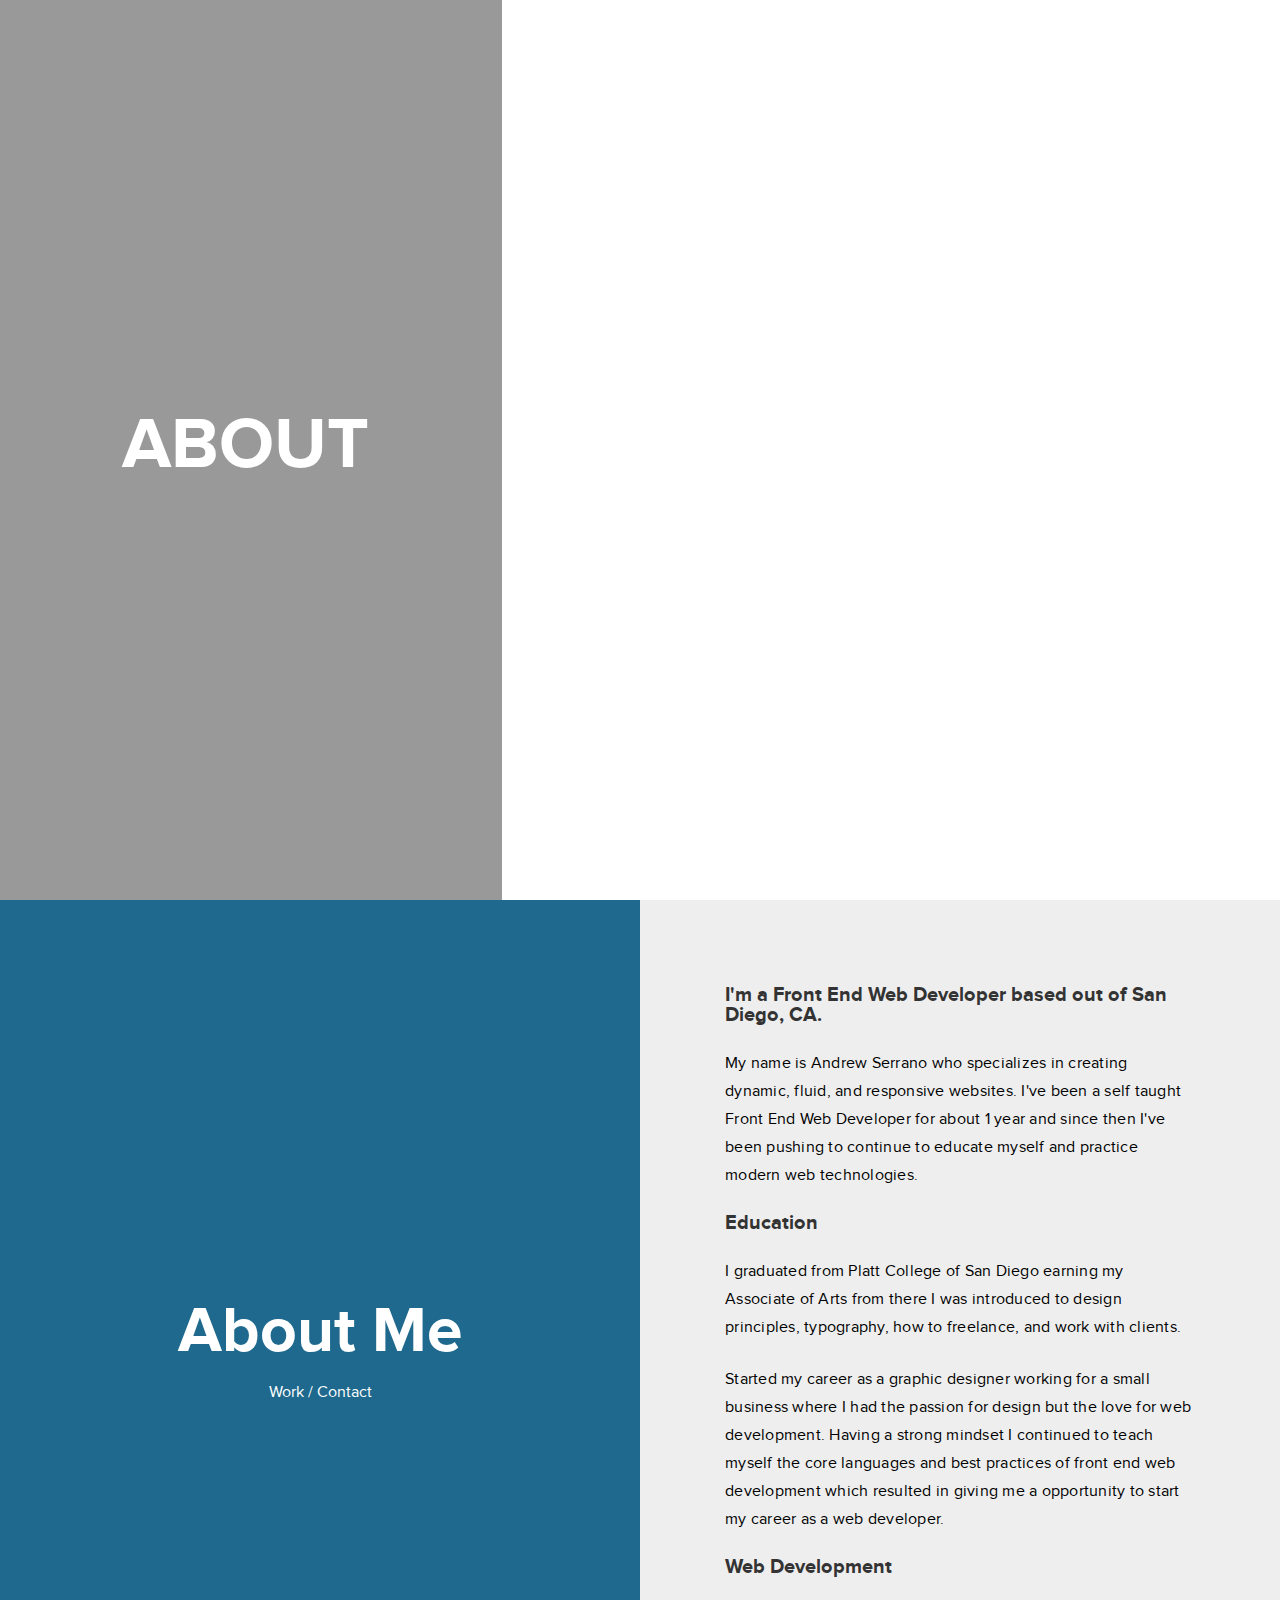
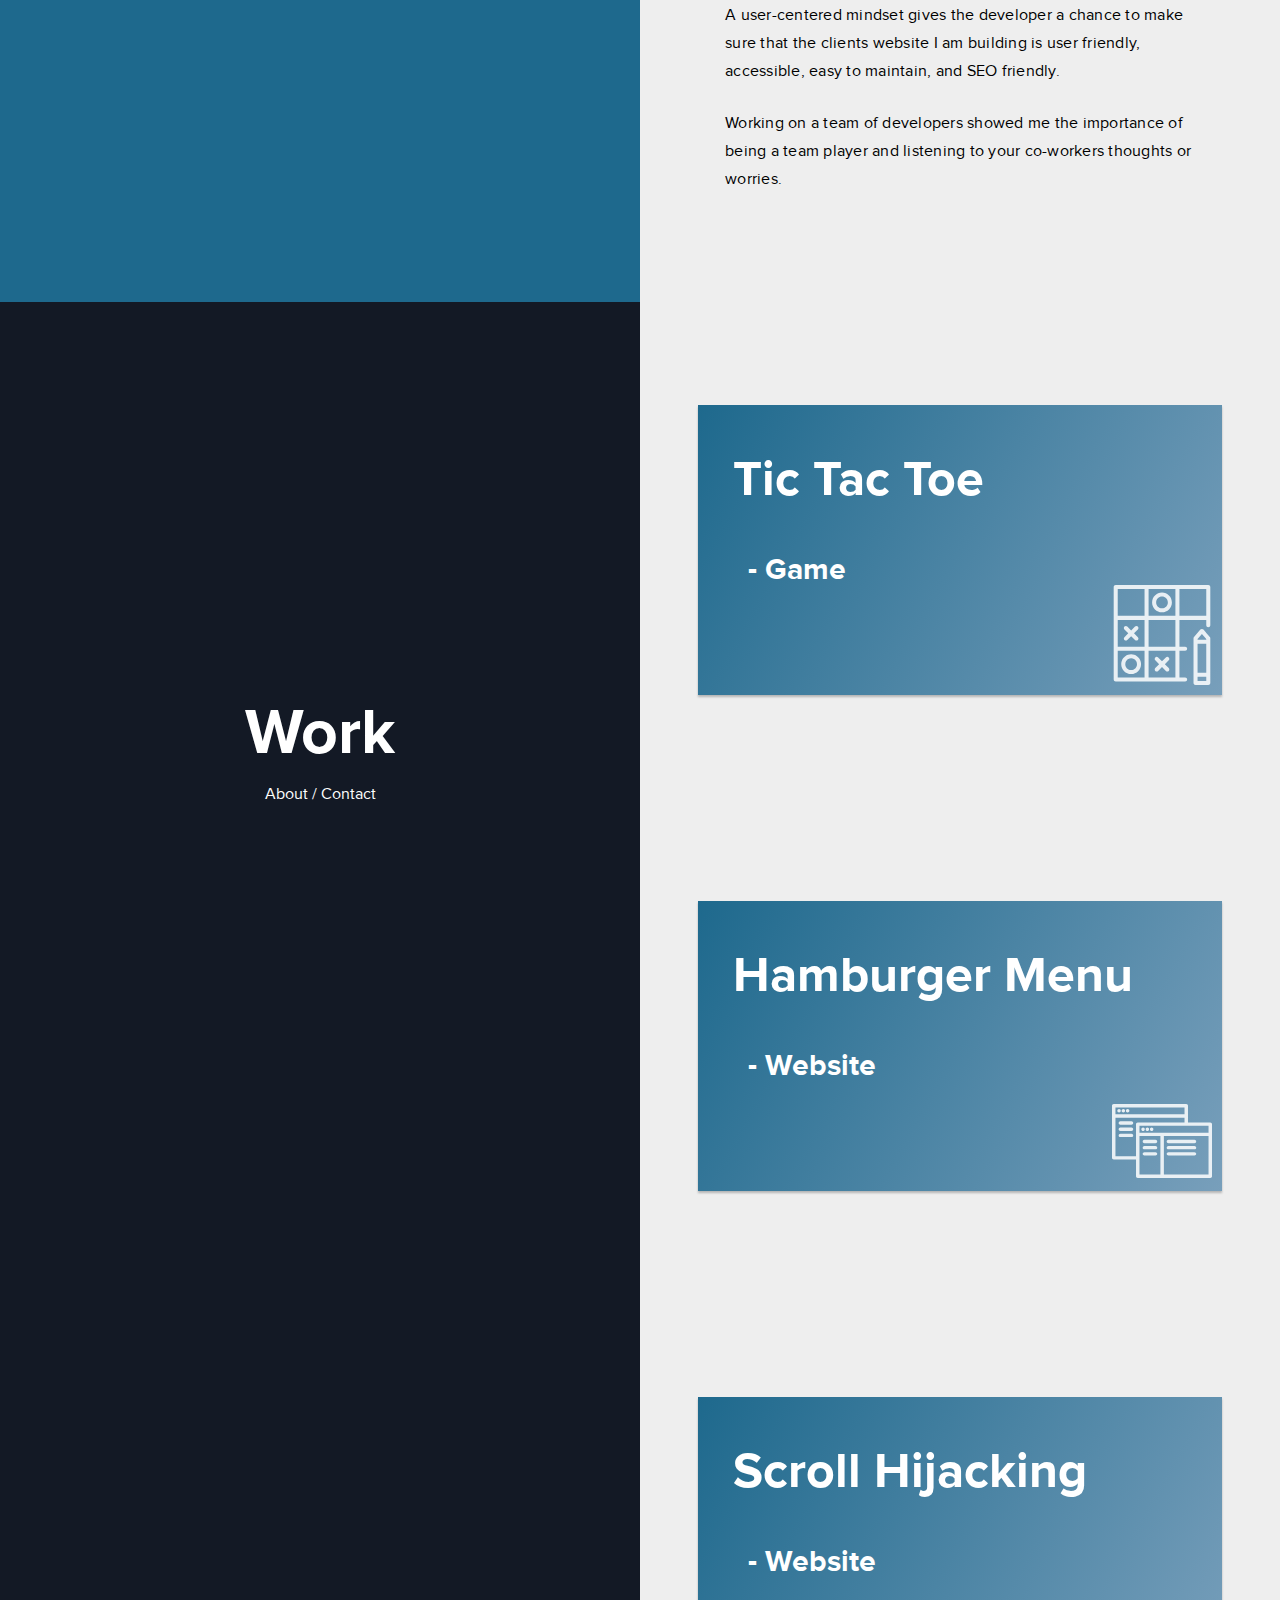
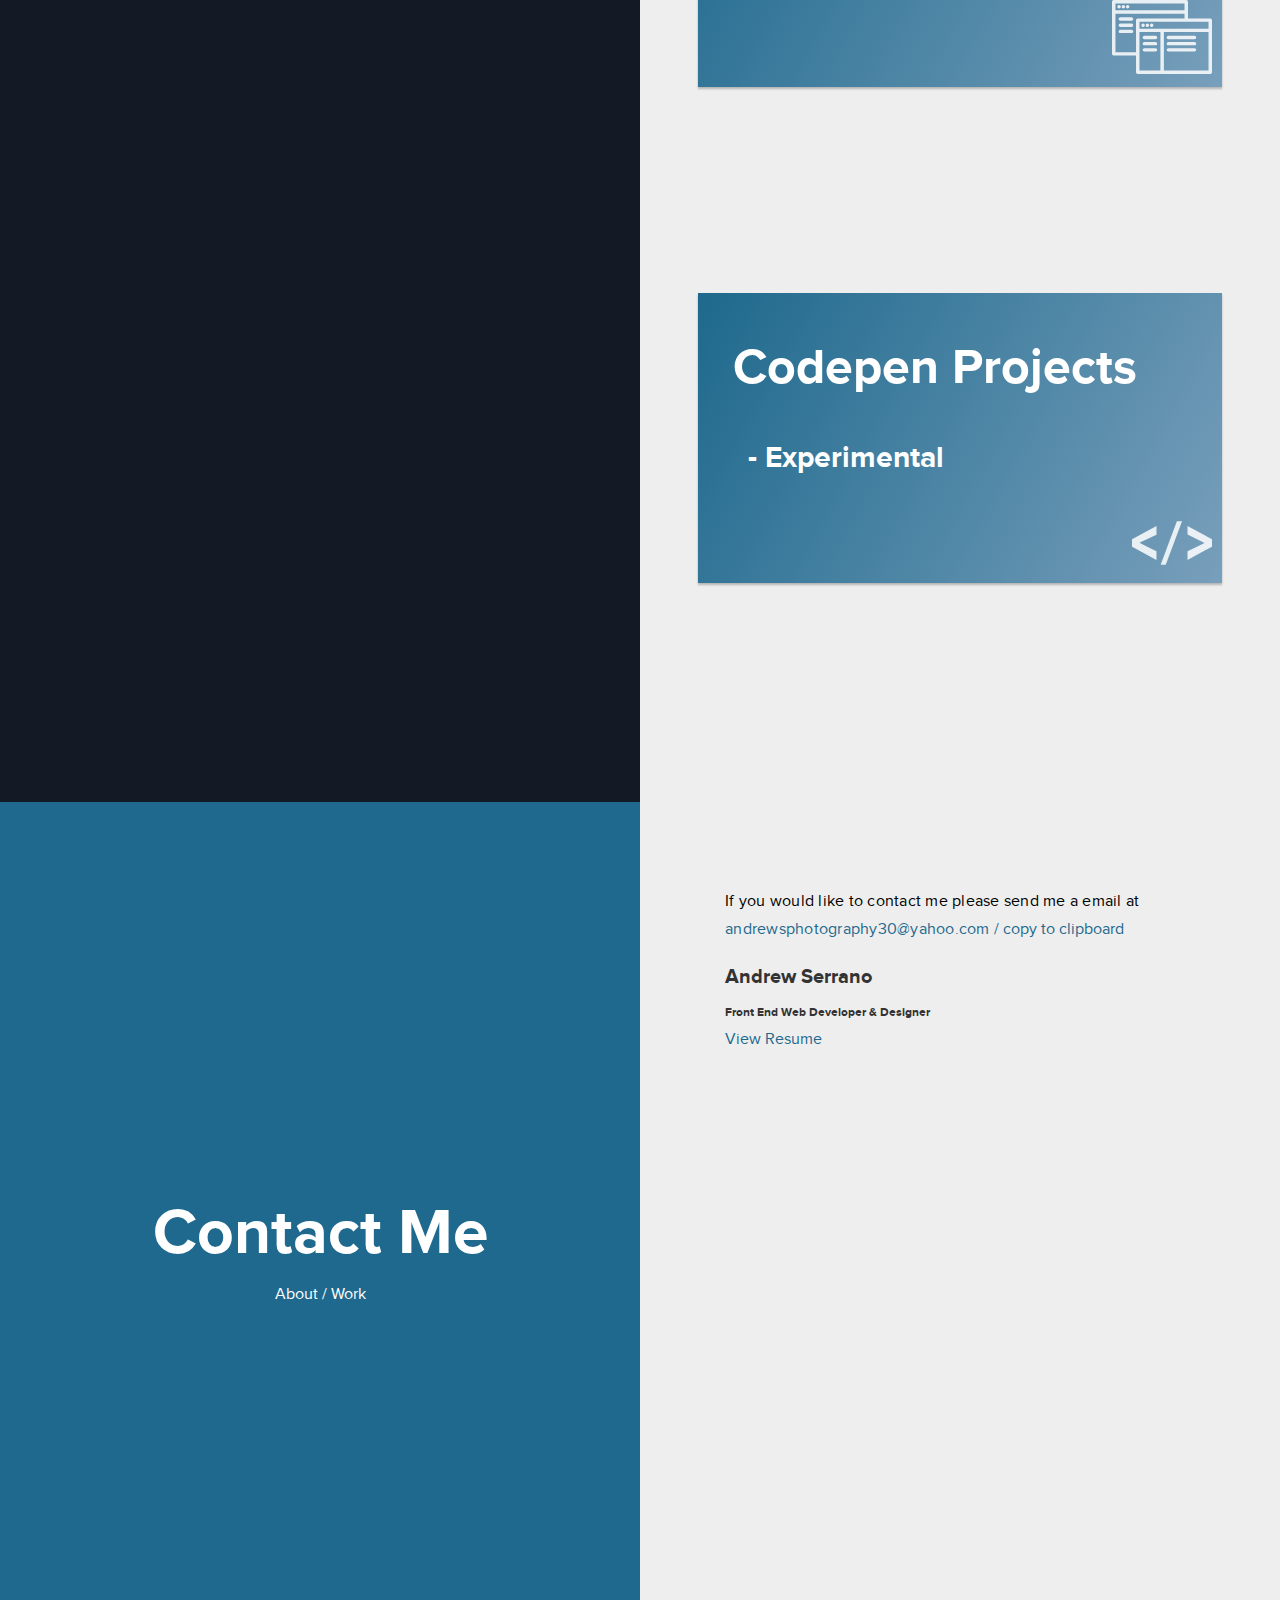
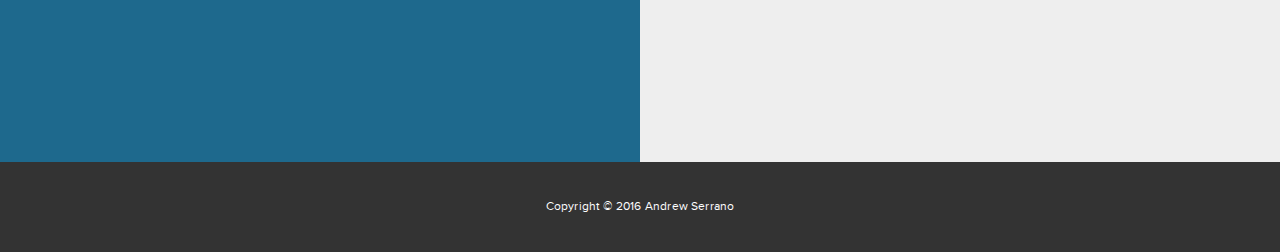
==== commit 057990f2: "12/28/16 - Read README.MD" ====
--- a/index.html
+++ b/index.html
@@ -135,8 +135,8 @@
 			</nav>
 		</header>
 		<main>
-			<section id="h-about" class="layout about">
-				<section class="layout__inner layout__inner-title about__title">
+			<section data-height="0" id="h-about" class="layout about">
+				<section data-top="0" class="layout__inner layout__inner-title about__title layout__inner-title--setHeight">
 					<div class="layout__vertical-helper">
 						<div class="layout__heading">
 							<h1>About Me</h1>
@@ -167,8 +167,8 @@
 						or worries.</p>
 				</section>
 			</section>
-			<section id="h-work" class="layout featured-proj work">
-				<section class="layout__inner layout__inner-title">
+			<section data-height="0" id="h-work" class="layout featured-proj work">
+				<section data-top="0" class="layout__inner layout__inner-title layout__inner-title--setHeight">
 					<div class="layout__vertical-helper">
 						<div class="layout__heading">
 							<h1>Work</h1>
@@ -227,7 +227,8 @@
 									turn, which square to pick, and to know when the user or computer has won. But the challenge gave me a opportunity
 									to learn a lot of features of the Javascript language. The improvements I would like to make to this project will
 									be a scoreboard, different difficulties for the computer, and possibly in the future to make a matchmaking setting.</p>
-								<a href="projects/tic_tac/index.html" class="featured-proj__button main-btn" target="_blank"rel="noopener noreferrer"><span class="lines"><span class="fill">View More</span></span></a>
+								<a href="projects/tic_tac/index.html" class="featured-proj__button main-btn" target="_blank" rel="noopener noreferrer"><span class="lines"><span class="fill">View More</span></span>
+								</a>
 							</article>
 						</div>
 					</div>
@@ -272,13 +273,59 @@
 									I got a chance to work closely with our UI/UX lead to understand the best practices for the hamburger menu. Which
 									were hamburger menu placement, how would our client age group interact with the menu, and what modern styling could
 									we add to the menu without causing to big of a distraction from the main functionality.</p>
-								<a href="http://www.fmgwebsites.com/80a4fa45-d91a-48c7-b70b-0f8d961a04c4/" class="featured-proj__button main-btn" target="_blank" rel="noopener noreferrer"><span class="lines"><span class="fill">View More</span></span></a>
+								<a href="http://www.fmgwebsites.com/80a4fa45-d91a-48c7-b70b-0f8d961a04c4/" class="featured-proj__button main-btn" target="_blank"
+										rel="noopener noreferrer"><span class="lines"><span class="fill">View More</span></span></a>
 							</article>
 						</div>
 					</div>
-					<!--3-->
+					<!-- 3 -->
 					<div id="project3" class="featured-proj__view">
 						<div tabindex="3" role="button" data-ptarget class="featured-proj__overflow">
+							<div class="featured-proj__img">
+								<!--BG IMG?-->
+							</div>
+							<section class="featured-proj__front">
+								<h2>Scroll Hijacking</h2>
+								<h5>- Website</h5>
+								<svg class="featured-proj__icon featured-proj__icon-2">
+									<use xlink:href="#website" />
+								</svg>
+							</section>
+						</div>
+						<div class="featured-proj__overflow">
+							<article id="projectDesc2" class="featured-proj__desc">
+								<div class="featured-proj__lang">
+									<div class="featured-proj__svg">
+										<svg class="lang">
+											<use xlink:href="#html" />
+										</svg>
+									</div>
+									<div class="featured-proj__svg">
+										<svg class="lang">
+											<use xlink:href="#css" />
+										</svg>
+									</div>
+									<div class="featured-proj__svg">
+										<svg class="lang">
+											<use xlink:href="#js" />
+										</svg>
+									</div>
+								</div>
+								<p>Creating a scroll hijacking script was an amazing project for me since it came with a lot of challenges. Creating
+									this using only native javascript without any dependencies forced me to understand how every part of this functionality
+									worked. This certain scenario gave me a chance to educate myself of understanding how velocity, accelerating, and
+									easing works. The biggest struggles that came along from this project was how I started off using the scroll event
+									but figured out that the mousewheel event was actually a better solution to the overall functionality.</p>
+								<p>Working with our UI/UX lead designer we are hoping that this scroll hijacking functionality for this particular theme
+									would create a better user experience. In result we would assist the user to the main content.</p>
+								<a href="http://www.fmgwebsites.com/12ba03fd-c52f-4b94-962d-58dcfe82b944/" class="featured-proj__button main-btn" target="_blank"
+										rel="noopener noreferrer"><span class="lines"><span class="fill">View More</span></span></a>
+							</article>
+						</div>
+					</div>
+					<!--4-->
+					<div id="project4" class="featured-proj__view">
+						<div tabindex="4" role="button" data-ptarget class="featured-proj__overflow">
 							<div class="featured-proj__img">
 								<!--BG IMG?-->
 							</div>
@@ -315,14 +362,15 @@
 									or what they can do with the tools provided. Everytime I visit the site I find my favorite pen project and try to
 									figure out how they accomplished their final project. In result I am introduced to new libraries, frameworks, or
 									unknown properties that my language has to offer but I never knew about.</p>
-								<a href="http://codepen.io/drewskadoo/" class="featured-proj__button main-btn" target="_blank" rel="noopener noreferrer"><span class="lines"><span class="fill">View More</span></span></a>
+								<a href="http://codepen.io/drewskadoo/" class="featured-proj__button main-btn" target="_blank" rel="noopener noreferrer"><span class="lines"><span class="fill">View More</span></span>
+								</a>
 							</article>
 						</div>
 					</div>
 				</div>
 			</section>
-			<section id="h-contact" class="layout contact">
-				<section class="layout__inner layout__inner-title contact__title">
+			<section data-height="0" id="h-contact" class="layout contact">
+				<section data-top="0" class="layout__inner layout__inner-title contact__title layout__inner-title--setHeight">
 					<div class="layout__vertical-helper">
 						<div class="layout__heading">
 							<h1>Contact Me</h1>
@@ -350,8 +398,8 @@
 		<footer class="copyright">
 			<p>Copyright &copy; 2016 Andrew Serrano</p>
 		</footer>
-		<script type="text/javascript" src="js/script.min.js"></script>	
-		<!--<script type="text/javascript" src="js/script.js"></script>-->
+		<!--<script type="text/javascript" src="js/script.min.js"></script>	-->
+		<script type="text/javascript" src="js/script.js"></script>
 	</div>
 </body>
 
--- a/css/styles.css
+++ b/css/styles.css
@@ -1,3 +1,3 @@
-@import url("https://fonts.googleapis.com/css?family=Pacifico");@font-face{font-family:'Proxima Nova Regular';src:url("../fonts/ProximaNova-Regular.eot");src:url("../fonts/ProximaNova-Regular.eot?#iefix") format("embedded-opentype"),url("../fonts/ProximaNova-Regular.woff2") format("woff2"),url("../fonts/ProximaNova-Regular.woff") format("woff"),url("../fonts/ProximaNova-Regular.ttf") format("truetype"),url("../fonts/ProximaNova-Regular.svg#ProximaNova-Regular") format("svg");font-weight:700;font-style:normal;font-stretch:normal}@font-face{font-family:'Proxima Nova Bold';src:url("../fonts/ProximaNova-Bold.eot");src:url("../fonts/ProximaNova-Bold.eot?#iefix") format("embedded-opentype"),url("../fonts/ProximaNova-Bold.woff2") format("woff2"),url("../fonts/ProximaNova-Bold.woff") format("woff"),url("../fonts/ProximaNova-Bold.ttf") format("truetype"),url("../fonts/ProximaNova-Bold.svg#ProximaNova-Bold") format("svg");font-weight:400;font-style:normal;font-stretch:normal}html,body,div,span,applet,object,iframe,h1,h2,h3,h4,h5,h6,p,blockquote,pre,a,abbr,acronym,address,big,cite,code,del,dfn,em,img,ins,kbd,q,s,samp,small,strike,strong,sub,sup,tt,var,b,u,i,center,dl,dt,dd,ol,ul,li,fieldset,form,label,legend,table,caption,tbody,tfoot,thead,tr,th,td,article,aside,canvas,details,embed,figure,figcaption,footer,header,hgroup,menu,nav,output,ruby,section,summary,time,mark,audio,video{margin:0;padding:0;border:0;font-size:100%;font:inherit;vertical-align:baseline}article,aside,details,figcaption,figure,footer,header,hgroup,menu,nav,section{display:block}body{line-height:1}ol,ul{list-style:none}blockquote,q{quotes:none}blockquote:before,blockquote:after{content:"";content:none}q:before,q:after{content:"";content:none}table{border-collapse:collapse;border-spacing:0}*{box-sizing:border-box}*:before,*:after{box-sizing:border-box}@media screen and (min-width: 1025px){html,body,#mobileFix{height:100%}}html body{font-size:16px;font-family:'Proxima Nova Regular', Arial, Helvetica, sans-serif;overflow-x:hidden;background:#131925}html body.menu--init{overflow:hidden}html body.menu--init #mobileFix{overflow:hidden}h1{margin:0 0 1em;font-size:3.25em;color:#333;font-family:"Proxima Nova Bold",Arial,Helvetica,sans-serif}h2{margin:0 0 1em;font-size:2.75em;color:#333;font-family:"Proxima Nova Bold",Arial,Helvetica,sans-serif}h3{margin:0 0 1em;font-size:2.25em;color:#333;font-family:"Proxima Nova Bold",Arial,Helvetica,sans-serif}h4{margin:0 0 1em;font-size:1.75em;color:#333;font-family:"Proxima Nova Bold",Arial,Helvetica,sans-serif}h5{margin:0 0 1em;font-size:1.25em;color:#333;font-family:"Proxima Nova Bold",Arial,Helvetica,sans-serif}h6{margin:0 0 1em;font-size:.75em;color:#333;font-family:"Proxima Nova Bold",Arial,Helvetica,sans-serif}p,a{font-family:"Proxima Nova Regular",Arial,Helvetica,sans-serif;font-weight:300}p{margin:1.5em 0;line-height:1.75em;font-size:.9375em;letter-spacing:.01563em}@media screen and (min-width: 768px){p{font-size:1.25em}}@media screen and (min-width: 1025px){p{font-size:1em}}a{text-decoration:none;color:#1e698d}button{font-family:inherit;font-size:inherit;line-height:inherit;background:none;outline:none;border:none;padding:0;cursor:pointer}button#copy{display:none;font-size:1em;color:#1e698d}@media screen and (min-width: 1025px){button#copy{display:inline-block}}img{max-width:100%;display:block}.main-btn{width:12.5em;height:3.125em;margin:2.1875em auto 0;font-family:"Proxima Nova Regular",Arial,Helvetica,sans-serif;letter-spacing:.0625em;overflow:hidden;display:block;position:relative;font-size:1em;color:#1e698d;transition:color 0.3s 0s cubic-bezier(0.5, 0, 0.1, 1);-webkit-backface-visibility:hidden;-moz-backface-visibility:hidden;backface-visibility:hidden;-webkit-transform:translateZ(0) scale(1, 1);-moz-transform:translateZ(0) scale(1, 1);-ms-transform:translateZ(0) scale(1, 1);-o-transform:translateZ(0) scale(1, 1);transform:translateZ(0) scale(1, 1)}@media screen and (max-width: 1024px){.main-btn{background:#1e698d;font-size:1.25em;color:#fff}}.main-btn:hover,.main-btn:focus{color:#fff;transition:color 0.3s 0.65s cubic-bezier(0.5, 0, 0.1, 1)}.main-btn:hover:before,.main-btn:hover:after,.main-btn:focus:before,.main-btn:focus:after{transform:translateX(0px);transition:transform 0.3s 0s cubic-bezier(0.5, 0, 0.1, 1)}.main-btn:hover .lines:before,.main-btn:hover .lines:after,.main-btn:focus .lines:before,.main-btn:focus .lines:after{transform:translateY(0px);transition:transform 0.3s 0.35s cubic-bezier(0.5, 0, 0.1, 1)}.main-btn:hover .lines .fill:before,.main-btn:focus .lines .fill:before{transform:translateX(0px);transition:transform 0.3s 0.65s cubic-bezier(0.5, 0, 0.1, 1)}.main-btn:before,.main-btn:after{content:'';width:100%;position:absolute;height:2px;background:#1e698d;left:0;right:0;margin:auto;transition:transform 0.3s 0.65s cubic-bezier(0.5, 0, 0.1, 1)}.main-btn:before{top:0;transform:translateX(100%)}.main-btn:after{bottom:0;transform:translateX(-100%)}.main-btn .lines{width:100%;height:100%;display:block;position:relative}.main-btn .lines:before,.main-btn .lines:after{content:'';width:2px;position:absolute;height:100%;background:#1e698d;transition:transform 0.3s 0.35s cubic-bezier(0.5, 0, 0.1, 1)}.main-btn .lines:before{top:0;left:0;transform:translateY(-100%)}.main-btn .lines:after{bottom:0;right:0;transform:translateY(100%)}.main-btn .lines .fill{position:relative;display:block;height:100%;text-align:center;line-height:3}.main-btn .lines .fill:before{content:'';position:absolute;z-index:-10;top:0;left:0;right:0;bottom:0;width:100%;height:100%;background:#1e698d;transform:translateX(-100%);transition:transform 0.3s 0s cubic-bezier(0.5, 0, 0.1, 1)}.loader{display:flex;align-items:center;justify-content:center;position:fixed;top:0;right:0;left:0;width:100%;height:100%;background:#131925;z-index:100;transition:opacity 0.85s cubic-bezier(0.5, 0, 0.1, 1)}.loader__items{background:#fff;width:1.25em;height:1.25em;position:relative;border-radius:50%;transform-origin:50% 50%;margin:0 .3125em;transform:scale(0)}.loader__items:nth-child(1){animation:loading 1s 333ms linear infinite}.loader__items:nth-child(2){animation:loading 1s 666ms linear infinite}.loader__items:nth-child(3){animation:loading 1s 999ms linear infinite}@keyframes loading{0%,
-                100%{transform:scale(0)}50%{transform:scale(1)}}.loader p{color:#fff;max-width:50%}body{overflow:hidden}body .main-content--load{z-index:0;transform:translateY(100%)}body.loader--init{overflow:auto}body.loader--init .loader{animation-play-state:paused}body.loader--init .main-content--load{transform:translateY(0%);z-index:110}body.loader--init .loader{opacity:0}header{position:absolute;top:0;left:0;right:0;z-index:200}@media screen and (min-width: 1025px){header{background:#333;height:100%;overflow:hidden;position:relative;transition:transform 0.85s cubic-bezier(0.5, 0, 0.1, 1)}}header .menu{display:flex;align-items:center;justify-content:center;width:100%;height:100%;position:fixed;background:#fff;opacity:0;transition:opacity 0.85s cubic-bezier(0.5, 0, 0.1, 1),transform 1ms 0.85s cubic-bezier(0.5, 0, 0.1, 1);transform:translateX(-100%)}header .menu--init{transform:translateX(0px);opacity:1;transition:opacity 0.85s cubic-bezier(0.5, 0, 0.1, 1),transform 1ms cubic-bezier(0.5, 0, 0.1, 1)}header .menu__mobile{width:2.8125em;height:2.8125em;background-color:#489eba;text-align:center;border-radius:50%;position:fixed;top:.78125em;left:.78125em;overflow:hidden;opacity:0;z-index:220;transition:opacity 0.85s cubic-bezier(0.5, 0, 0.1, 1);outline:none;cursor:pointer}header .menu__mobile--show{opacity:1}@media screen and (min-width: 1025px){header .menu__mobile{display:none}}header .menu__mobile--init .menu__target:nth-child(1){transform:translateY(.375em) rotate(45deg)}header .menu__mobile--init .menu__target:nth-child(2){transform:translateX(-200%)}header .menu__mobile--init .menu__target:nth-child(3){transform:translateY(-.375em) rotate(-45deg)}header .menu__target-container{-webkit-backface-visibility:hidden;-moz-backface-visibility:hidden;backface-visibility:hidden}header .menu__target{display:block;width:1.5625em;height:.125em;position:relative;border-radius:.3125em;background:#fff;transition:transform 0.45s cubic-bezier(0.5, 0, 0.1, 1);transform-origin:50% 50%;left:0;right:0}header .menu__target-container{display:flex;align-items:center;justify-content:center}header .menu__target:nth-child(1){top:-.25em}header .menu__target:nth-child(3){bottom:-.25em}header .menu__items{text-align:center;padding:.625em 0}header .menu__items-container{max-width:50%}@media screen and (min-width: 1025px){header .menu__items-container{max-width:100%}}header .menu__items a:link,header .menu__items a:active,header .menu__items a:focus,header .menu__items a:visited{display:inline-block;font-size:1.875em;font-family:"Proxima Nova Bold",Arial,Helvetica,sans-serif;text-transform:uppercase;color:#1e698d}@media screen and (min-width: 1025px){header .menu{position:static;display:block;opacity:1;transform:translateX(0px)}header .menu:after{content:'';display:table;clear:both}header .menu__items-container{height:100%;display:inherit}header .menu__items{width:33.33333%;float:left;height:100%;padding:0;transform-origin:50% 50%;transition:transform 0.45s 0.1s cubic-bezier(0.5, 0, 0.1, 1);will-change:transform, opacity;list-style-type:none}header .menu__items:nth-child(1){background:url("https://deaenij3kiw8r.cloudfront.net/system/users/avatars/141380/original/production-b3612f96cc66fee631be82853dd2c316-man_bartlett_bw.jpg?1369799811") 50% 50%/cover no-repeat}header .menu__items:nth-child(1) a span:nth-of-type(1){transition-delay:50ms}header .menu__items:nth-child(1) a span:nth-of-type(2){transition-delay:100ms}header .menu__items:nth-child(1) a span:nth-of-type(3){transition-delay:150ms}header .menu__items:nth-child(1) a span:nth-of-type(4){transition-delay:200ms}header .menu__items:nth-child(1) a span:nth-of-type(5){transition-delay:250ms}header .menu__items:nth-child(2){background:url("../images/project.jpg") 50% 50%/cover no-repeat}header .menu__items:nth-child(2) a span:nth-of-type(1){transition-delay:50ms}header .menu__items:nth-child(2) a span:nth-of-type(2){transition-delay:100ms}header .menu__items:nth-child(2) a span:nth-of-type(3){transition-delay:150ms}header .menu__items:nth-child(2) a span:nth-of-type(4){transition-delay:200ms}header .menu__items:nth-child(3){background:url("https://deaenij3kiw8r.cloudfront.net/system/users/avatars/141380/original/production-b3612f96cc66fee631be82853dd2c316-man_bartlett_bw.jpg?1369799811") 50% 50%/cover no-repeat}header .menu__items:nth-child(3) a span:nth-of-type(1){transition-delay:50ms}header .menu__items:nth-child(3) a span:nth-of-type(2){transition-delay:100ms}header .menu__items:nth-child(3) a span:nth-of-type(3){transition-delay:150ms}header .menu__items:nth-child(3) a span:nth-of-type(4){transition-delay:200ms}header .menu__items:nth-child(3) a span:nth-of-type(5){transition-delay:250ms}header .menu__items:nth-child(3) a span:nth-of-type(6){transition-delay:300ms}header .menu__items:nth-child(3) a span:nth-of-type(7){transition-delay:350ms}header .menu__items a{position:relative;top:0;left:0;right:0;width:100%;height:100%;display:block;text-align:center;display:inline-block;vertical-align:middle;text-align:center}header .menu__items a:after{content:'';display:inline-block;vertical-align:middle;height:100%;width:auto}header .menu__items a:link,header .menu__items a:active,header .menu__items a:focus,header .menu__items a:visited{font-size:3.75em;color:#fff;font-family:"Proxima Nova Bold",Arial,Helvetica,sans-serif;text-transform:capitalize}header .menu__items a:before{content:'';width:100%;height:100%;position:absolute;z-index:0;top:0;left:0;right:0;display:block;margin:auto;opacity:0;transition:opacity 0.25s cubic-bezier(0.5, 0, 0.1, 1)}header .menu__items a:hover:before,header .menu__items a:focus:before{opacity:1;background-color:rgba(51,51,51,0.5)}header .menu__items a:hover span,header .menu__items a:focus span{transform:translate(0%, 0%);opacity:1}header .menu__items a span{-webkit-backface-visibility:hidden;-moz-backface-visibility:hidden;backface-visibility:hidden;-webkit-transform:translateZ(0) scale(1, 1);-moz-transform:translateZ(0) scale(1, 1);-ms-transform:translateZ(0) scale(1, 1);-o-transform:translateZ(0) scale(1, 1);transform:translateZ(0) scale(1, 1);display:inline-block;opacity:0;transform:translate(0%, -50%);transition-property:all;transition-duration:0.2s;transition-timing-function:cubic-bezier(0.5, 0, 0.1, 1)}}main{position:relative;transition:transform 0.85s cubic-bezier(0.5, 0, 0.1, 1)}@media screen and (min-width: 1025px){main{transition:none}}main .about__desc{min-height:1220px}main .layout{min-height:700px}@media screen and (max-width: 768px) and (orientation: landscape){main .layout{min-height:414px}}@media screen and (min-width: 768px){main .layout{min-height:960px}}@media screen and (min-width: 1025px){main .layout{position:relative}main .layout:after{content:'';display:table;clear:both}}main .layout__inner-title{will-change:position;position:static}@media scren and (min-width: 1025px){main .layout__inner-title{position:absolute;top:0;left:0;right:0;bottom:0}}main .layout__inner{height:700px}@media screen and (max-width: 768px) and (orientation: landscape){main .layout__inner{height:414px}}@media screen and (min-width: 768px){main .layout__inner{height:1024px}}@media screen and (min-width: 1025px){main .layout__inner{height:960px;width:50%;float:left;left:0;margin:auto}main .layout__inner--fixed{position:fixed;top:0;left:0}main .layout__inner--static{position:absolute}}main .layout__inner-desc{float:none;padding:3.125em 2.1875em;background:#eee}@media screen and (min-width: 768px){main .layout__inner-desc{padding:5.3125em}}@media screen and (min-width: 1025px){main .layout__inner-desc{float:right;width:50%;float:right}}main .layout__vertical-helper{height:100%;display:flex;align-items:center;justify-content:center}main .layout__heading{text-align:center;width:100%}main .layout__heading h1{color:#fff;margin:0;margin-bottom:1.25rem;font-family:"Proxima Nova Bold",Arial,Helvetica,sans-serif;font-size:4em}main .layout__nav li{display:inline-block}main .layout__nav li:first-child a:after{content:' / '}main .layout__nav li a{color:#fff}main #project1{z-index:30}main #project2{z-index:20}main #project3{z-index:10}main .featured-proj{position:relative;background:#1e698d}main .featured-proj__container{height:1592px;padding:0}main .featured-proj__view{height:496px;max-height:100%;overflow:hidden;position:relative}main .featured-proj__view:nth-child(1) .featured-proj__img{background:url("../images/project_tic_tac_toe.jpg") 50% 0%/cover no-repeat}main .featured-proj__view:nth-child(2) .featured-proj__img{background:url("../images/project_menu.jpg") 50% 0%/cover no-repeat}main .featured-proj__view:nth-child(3) .featured-proj__img{background:url("../images/project_codepen.jpg") 50% 0%/cover no-repeat}@media screen and (min-width: 1025px){main .featured-proj__view:hover .featured-proj__desc,main .featured-proj__view:focus .featured-proj__desc{transform:translate(0%, 0%)}}main .featured-proj__overflow,main .featured-proj__desc{box-shadow:0px 2px 2px 0 rgba(51,51,51,0.3);-webkit-backface-visibility:hidden;-moz-backface-visibility:hidden;backface-visibility:hidden;-webkit-transform:translateZ(0) scale(1, 1);-moz-transform:translateZ(0) scale(1, 1);-ms-transform:translateZ(0) scale(1, 1);-o-transform:translateZ(0) scale(1, 1);transform:translateZ(0) scale(1, 1)}main .featured-proj__overflow{overflow:hidden;width:82%;height:290px;position:absolute;top:0;left:0;right:0;bottom:0;margin:auto;transition:transform 0.45s 0.9s cubic-bezier(0.5, 0, 0.1, 1);outline:0;-webkit-backface-visibility:hidden;-moz-backface-visibility:hidden;backface-visibility:hidden;-webkit-transform:translateZ(0) scale(1, 1);-moz-transform:translateZ(0) scale(1, 1);-ms-transform:translateZ(0) scale(1, 1);-o-transform:translateZ(0) scale(1, 1);transform:translateZ(0) scale(1, 1)}main .featured-proj__overflow:first-child{cursor:pointer}main .featured-proj__overflow+.featured-proj__overflow{background:#fff;z-index:-10;opacity:0;transform:translate(0%, -25%);overflow-y:scroll;-webkit-overflow-scrolling:touch;transition:transform 0.45s cubic-bezier(0.5, 0, 0.1, 1),opacity 0.45s 0.45s cubic-bezier(0.5, 0, 0.1, 1)}main .featured-proj__overflow--expand{transform:translate(0%, -25%);box-shadow:0px 0px 2px 0 rgba(51,51,51,0.3);transition:transform 0.45s cubic-bezier(0.5, 0, 0.1, 1)}main .featured-proj__overflow--expand .featured-proj__front{transform:translate(0%, 250px);transition:all 0.45s 0.45s cubic-bezier(0.5, 0, 0.1, 1)}main .featured-proj__overflow--expand .featured-proj__front h2,main .featured-proj__overflow--expand .featured-proj__front h5{transition:inherit}main .featured-proj__overflow--expand .featured-proj__front h2{transform:scale(0.75);margin:0}@media screen and (min-width: 768px){main .featured-proj__overflow--expand .featured-proj__front h2{transform:scale(0.6)}}main .featured-proj__overflow--expand .featured-proj__front h5{opacity:0}main .featured-proj__overflow--expand+.featured-proj__overflow{opacity:1;transform:translate(0%, 61%);transition:transform 0.45s 0.85s cubic-bezier(0.5, 0, 0.1, 1),opacity 0.45s 0.9s cubic-bezier(0.5, 0, 0.1, 1)}main .featured-proj__img,main .featured-proj__front{width:100%;height:100%;position:absolute;-webkit-backface-visibility:hidden;-moz-backface-visibility:hidden;backface-visibility:hidden;-webkit-transform:translateZ(0) scale(1, 1);-moz-transform:translateZ(0) scale(1, 1);-ms-transform:translateZ(0) scale(1, 1);-o-transform:translateZ(0) scale(1, 1);transform:translateZ(0) scale(1, 1)}main .featured-proj__desc{padding:4.375em 1.25em 1.875em}@media screen and (min-width: 1025px){main .featured-proj__desc{padding:4.375em 1.25em 6.25em}}main .featured-proj__front{color:#fff;background-color:#1e698d;background-image:-webkit-gradient(linear, 0% 0%, 100% 100%, color-stop(0, #1e698d), color-stop(1, #789fbb));transform:translate(0%, 0%);transition:all 0.45s 0.45s cubic-bezier(0.5, 0, 0.1, 1)}main .featured-proj__front h2,main .featured-proj__front h5{color:currentColor;transition:inherit;margin:1.25rem 0 0 1.25rem}@media screen and (min-width: 768px){main .featured-proj__front h2,main .featured-proj__front h5{margin:3.125rem 0 .9375rem 2.1875rem}}main .featured-proj__front h2{transform-origin:90px 35px;font-size:1.875em}@media screen and (min-width: 768px){main .featured-proj__front h2{font-size:3.125em;transform-origin:90px 10px}}@media screen and (min-width: 768px){main .featured-proj__front h5{font-size:1.875em;margin-left:3.125rem}}main .featured-proj__icon{position:absolute;bottom:10px;right:10px;width:100px;height:100px;fill:rgba(255,255,255,0.85)}main .featured-proj__icon-2,main .featured-proj__icon-3{bottom:0}main .featured-proj__icon-3{height:80px;right:0}main .featured-proj__svg{width:1.25em;display:inline-block;margin:0 .0625em}main .featured-proj__svg .lang{max-width:100%;fill:#131925;height:1.25em}main .about{background-color:#1e698d}main .about .layout__inner--static{top:350px}main .work{background-color:#131925}main .work .layout__inner--static{top:720px}main .contact{background-color:#1e698d}main .contact .layout__inner--static{top:90px}footer.copyright{width:100%;height:5.625em;color:#fff;background:#333}footer.copyright p{width:100%;height:100%;padding:0;font-size:.75em;display:inline-block;vertical-align:middle;text-align:center}footer.copyright p:after{content:'';display:inline-block;vertical-align:middle;height:100%;width:auto}
+@import url("https://fonts.googleapis.com/css?family=Pacifico");@font-face{font-family:'Proxima Nova Regular';src:url("../fonts/ProximaNova-Regular.eot");src:url("../fonts/ProximaNova-Regular.eot?#iefix") format("embedded-opentype"),url("../fonts/ProximaNova-Regular.woff2") format("woff2"),url("../fonts/ProximaNova-Regular.woff") format("woff"),url("../fonts/ProximaNova-Regular.ttf") format("truetype"),url("../fonts/ProximaNova-Regular.svg#ProximaNova-Regular") format("svg");font-weight:700;font-style:normal;font-stretch:normal}@font-face{font-family:'Proxima Nova Bold';src:url("../fonts/ProximaNova-Bold.eot");src:url("../fonts/ProximaNova-Bold.eot?#iefix") format("embedded-opentype"),url("../fonts/ProximaNova-Bold.woff2") format("woff2"),url("../fonts/ProximaNova-Bold.woff") format("woff"),url("../fonts/ProximaNova-Bold.ttf") format("truetype"),url("../fonts/ProximaNova-Bold.svg#ProximaNova-Bold") format("svg");font-weight:400;font-style:normal;font-stretch:normal}html,body,div,span,applet,object,iframe,h1,h2,h3,h4,h5,h6,p,blockquote,pre,a,abbr,acronym,address,big,cite,code,del,dfn,em,img,ins,kbd,q,s,samp,small,strike,strong,sub,sup,tt,var,b,u,i,center,dl,dt,dd,ol,ul,li,fieldset,form,label,legend,table,caption,tbody,tfoot,thead,tr,th,td,article,aside,canvas,details,embed,figure,figcaption,footer,header,hgroup,menu,nav,output,ruby,section,summary,time,mark,audio,video{margin:0;padding:0;border:0;font-size:100%;font:inherit;vertical-align:baseline}article,aside,details,figcaption,figure,footer,header,hgroup,menu,nav,section{display:block}body{line-height:1}ol,ul{list-style:none}blockquote,q{quotes:none}blockquote:before,blockquote:after{content:"";content:none}q:before,q:after{content:"";content:none}table{border-collapse:collapse;border-spacing:0}*{box-sizing:border-box}*:before,*:after{box-sizing:border-box}@media screen and (min-width: 1025px){html,body,#mobileFix{height:100%}}html body{font-size:16px;font-family:'Proxima Nova Regular', Arial, Helvetica, sans-serif;overflow-x:hidden;background:#131925}html body.menu--init{overflow:hidden}html body.menu--init #mobileFix{overflow:hidden}h1{margin:0 0 1em;font-size:3.25em;color:#333;font-family:"Proxima Nova Bold",Arial,Helvetica,sans-serif}h2{margin:0 0 1em;font-size:2.75em;color:#333;font-family:"Proxima Nova Bold",Arial,Helvetica,sans-serif}h3{margin:0 0 1em;font-size:2.25em;color:#333;font-family:"Proxima Nova Bold",Arial,Helvetica,sans-serif}h4{margin:0 0 1em;font-size:1.75em;color:#333;font-family:"Proxima Nova Bold",Arial,Helvetica,sans-serif}h5{margin:0 0 1em;font-size:1.25em;color:#333;font-family:"Proxima Nova Bold",Arial,Helvetica,sans-serif}h6{margin:0 0 1em;font-size:.75em;color:#333;font-family:"Proxima Nova Bold",Arial,Helvetica,sans-serif}p,a{font-family:"Proxima Nova Regular",Arial,Helvetica,sans-serif;font-weight:300}p{margin:1.5em 0;line-height:1.75em;font-size:.9375em;letter-spacing:.01563em}@media screen and (min-width: 768px){p{font-size:1.25em}}@media screen and (min-width: 1025px){p{font-size:1em}}a{text-decoration:none;color:#1e698d}button{font-family:inherit;font-size:inherit;line-height:inherit;background:none;outline:none;border:none;padding:0;cursor:pointer}button#copy{display:none;font-size:1em;color:#1e698d}@media screen and (min-width: 1025px){button#copy{display:inline-block}}img{max-width:100%;display:block}.main-btn{width:12.5em;height:3.125em;margin:2.1875em auto 0;font-family:"Proxima Nova Regular",Arial,Helvetica,sans-serif;letter-spacing:.0625em;overflow:hidden;display:block;position:relative;font-size:1em;color:#131925;transition:color 0.3s 0s cubic-bezier(0.5, 0, 0.1, 1);-webkit-backface-visibility:hidden;-moz-backface-visibility:hidden;backface-visibility:hidden;-webkit-transform:translateZ(0) scale(1, 1);-moz-transform:translateZ(0) scale(1, 1);-ms-transform:translateZ(0) scale(1, 1);-o-transform:translateZ(0) scale(1, 1);transform:translateZ(0) scale(1, 1)}@media screen and (max-width: 1024px){.main-btn{background:#131925;font-size:1.25em;color:#fff}}.main-btn:hover,.main-btn:focus{color:#fff;transition:color 0.3s 0.65s cubic-bezier(0.5, 0, 0.1, 1)}.main-btn:hover:before,.main-btn:hover:after,.main-btn:focus:before,.main-btn:focus:after{transform:translateX(0px);transition:transform 0.3s 0s cubic-bezier(0.5, 0, 0.1, 1)}.main-btn:hover .lines:before,.main-btn:hover .lines:after,.main-btn:focus .lines:before,.main-btn:focus .lines:after{transform:translateY(0px);transition:transform 0.3s 0.35s cubic-bezier(0.5, 0, 0.1, 1)}.main-btn:hover .lines .fill:before,.main-btn:focus .lines .fill:before{transform:translateX(0px);transition:transform 0.3s 0.65s cubic-bezier(0.5, 0, 0.1, 1)}.main-btn:before,.main-btn:after{content:'';width:100%;position:absolute;height:2px;background:#131925;left:0;right:0;margin:auto;transition:transform 0.3s 0.65s cubic-bezier(0.5, 0, 0.1, 1)}.main-btn:before{top:0;transform:translateX(100%)}.main-btn:after{bottom:0;transform:translateX(-100%)}.main-btn .lines{width:100%;height:100%;display:block;position:relative}.main-btn .lines:before,.main-btn .lines:after{content:'';width:2px;position:absolute;height:100%;background:#131925;transition:transform 0.3s 0.35s cubic-bezier(0.5, 0, 0.1, 1)}.main-btn .lines:before{top:0;left:0;transform:translateY(-100%)}.main-btn .lines:after{bottom:0;right:0;transform:translateY(100%)}.main-btn .lines .fill{position:relative;display:block;height:100%;text-align:center;line-height:3}.main-btn .lines .fill:before{content:'';position:absolute;z-index:-10;top:0;left:0;right:0;bottom:0;width:100%;height:100%;background:#131925;transform:translateX(-100%);transition:transform 0.3s 0s cubic-bezier(0.5, 0, 0.1, 1)}.loader{display:flex;align-items:center;justify-content:center;position:fixed;top:0;right:0;left:0;width:100%;height:100%;background:#131925;z-index:100;transition:opacity 0.85s cubic-bezier(0.5, 0, 0.1, 1)}.loader__items{background:#fff;width:1.25em;height:1.25em;position:relative;border-radius:50%;transform-origin:50% 50%;margin:0 .3125em;transform:scale(0)}.loader__items:nth-child(1){animation:loading 1s 333ms linear infinite}.loader__items:nth-child(2){animation:loading 1s 666ms linear infinite}.loader__items:nth-child(3){animation:loading 1s 999ms linear infinite}@keyframes loading{0%,
+                100%{transform:scale(0)}50%{transform:scale(1)}}.loader p{color:#fff;max-width:50%}body{overflow:hidden}body .main-content--load{z-index:0;transform:translateY(100%)}body.loader--init{overflow:auto}body.loader--init .loader{animation-play-state:paused}body.loader--init .main-content--load{transform:translateY(0%);z-index:110}body.loader--init .loader{opacity:0}header{position:absolute;top:0;left:0;right:0;z-index:200}@media screen and (min-width: 1025px){header{background:#333;height:100%;overflow:hidden;position:relative;transition:transform 0.85s cubic-bezier(0.5, 0, 0.1, 1)}}header .menu{display:flex;align-items:center;justify-content:center;width:100%;height:100%;position:fixed;background:#fff;opacity:0;transition:opacity 0.85s cubic-bezier(0.5, 0, 0.1, 1),transform 1ms 0.85s cubic-bezier(0.5, 0, 0.1, 1);transform:translateX(-100%)}header .menu--init{transform:translateX(0px);opacity:1;transition:opacity 0.85s cubic-bezier(0.5, 0, 0.1, 1),transform 1ms cubic-bezier(0.5, 0, 0.1, 1)}header .menu__mobile{width:2.8125em;height:2.8125em;background-color:#489eba;text-align:center;border-radius:50%;position:fixed;top:.78125em;left:.78125em;overflow:hidden;opacity:0;z-index:220;transition:opacity 0.85s cubic-bezier(0.5, 0, 0.1, 1);outline:none;cursor:pointer}header .menu__mobile--show{opacity:1}@media screen and (min-width: 1025px){header .menu__mobile{display:none}}header .menu__mobile--init .menu__target:nth-child(1){transform:translateY(.375em) rotate(45deg)}header .menu__mobile--init .menu__target:nth-child(2){transform:translateX(-200%)}header .menu__mobile--init .menu__target:nth-child(3){transform:translateY(-.375em) rotate(-45deg)}header .menu__target-container{-webkit-backface-visibility:hidden;-moz-backface-visibility:hidden;backface-visibility:hidden}header .menu__target{display:block;width:1.5625em;height:.125em;position:relative;border-radius:.3125em;background:#fff;transition:transform 0.45s cubic-bezier(0.5, 0, 0.1, 1);transform-origin:50% 50%;left:0;right:0}header .menu__target-container{display:flex;align-items:center;justify-content:center}header .menu__target:nth-child(1){top:-.25em}header .menu__target:nth-child(3){bottom:-.25em}header .menu__items{text-align:center;padding:.625em 0}header .menu__items-container{max-width:50%}@media screen and (min-width: 1025px){header .menu__items-container{max-width:100%}}header .menu__items a:link,header .menu__items a:active,header .menu__items a:focus,header .menu__items a:visited{display:inline-block;font-size:1.875em;font-family:"Proxima Nova Bold",Arial,Helvetica,sans-serif;text-transform:uppercase;color:#1e698d}@media screen and (min-width: 1025px){header .menu{position:static;display:block;opacity:1;transform:translateX(0px)}header .menu:after{content:'';display:table;clear:both}header .menu__items-container{height:100%;display:inherit}header .menu__items{width:33.33333%;float:left;height:100%;padding:0;transform-origin:50% 50%;transition:transform 0.45s 0.1s cubic-bezier(0.5, 0, 0.1, 1);will-change:transform, opacity;list-style-type:none}header .menu__items:nth-child(1){background:url("https://deaenij3kiw8r.cloudfront.net/system/users/avatars/141380/original/production-b3612f96cc66fee631be82853dd2c316-man_bartlett_bw.jpg?1369799811") 50% 50%/cover no-repeat}header .menu__items:nth-child(1) a span:nth-of-type(1){transition-delay:50ms}header .menu__items:nth-child(1) a span:nth-of-type(2){transition-delay:100ms}header .menu__items:nth-child(1) a span:nth-of-type(3){transition-delay:150ms}header .menu__items:nth-child(1) a span:nth-of-type(4){transition-delay:200ms}header .menu__items:nth-child(1) a span:nth-of-type(5){transition-delay:250ms}header .menu__items:nth-child(2){background:url("../images/project.jpg") 50% 50%/cover no-repeat}header .menu__items:nth-child(2) a span:nth-of-type(1){transition-delay:50ms}header .menu__items:nth-child(2) a span:nth-of-type(2){transition-delay:100ms}header .menu__items:nth-child(2) a span:nth-of-type(3){transition-delay:150ms}header .menu__items:nth-child(2) a span:nth-of-type(4){transition-delay:200ms}header .menu__items:nth-child(3){background:url("https://deaenij3kiw8r.cloudfront.net/system/users/avatars/141380/original/production-b3612f96cc66fee631be82853dd2c316-man_bartlett_bw.jpg?1369799811") 50% 50%/cover no-repeat}header .menu__items:nth-child(3) a span:nth-of-type(1){transition-delay:50ms}header .menu__items:nth-child(3) a span:nth-of-type(2){transition-delay:100ms}header .menu__items:nth-child(3) a span:nth-of-type(3){transition-delay:150ms}header .menu__items:nth-child(3) a span:nth-of-type(4){transition-delay:200ms}header .menu__items:nth-child(3) a span:nth-of-type(5){transition-delay:250ms}header .menu__items:nth-child(3) a span:nth-of-type(6){transition-delay:300ms}header .menu__items:nth-child(3) a span:nth-of-type(7){transition-delay:350ms}header .menu__items a{position:relative;top:0;left:0;right:0;width:100%;height:100%;display:block;text-align:center;display:inline-block;vertical-align:middle;text-align:center}header .menu__items a:after{content:'';display:inline-block;vertical-align:middle;height:100%;width:auto}header .menu__items a:link,header .menu__items a:active,header .menu__items a:focus,header .menu__items a:visited{font-size:3.75em;color:#fff;font-family:"Proxima Nova Bold",Arial,Helvetica,sans-serif;text-transform:capitalize}header .menu__items a:before{content:'';width:100%;height:100%;position:absolute;z-index:0;top:0;left:0;right:0;display:block;margin:auto;opacity:0;transition:opacity 0.25s cubic-bezier(0.5, 0, 0.1, 1)}header .menu__items a:hover:before,header .menu__items a:focus:before{opacity:1;background-color:rgba(51,51,51,0.5)}header .menu__items a:hover span,header .menu__items a:focus span{transform:translate(0%, 0%);opacity:1}header .menu__items a span{-webkit-backface-visibility:hidden;-moz-backface-visibility:hidden;backface-visibility:hidden;-webkit-transform:translateZ(0) scale(1, 1);-moz-transform:translateZ(0) scale(1, 1);-ms-transform:translateZ(0) scale(1, 1);-o-transform:translateZ(0) scale(1, 1);transform:translateZ(0) scale(1, 1);display:inline-block;opacity:0;transform:translate(0%, -50%);transition-property:all;transition-duration:0.2s;transition-timing-function:cubic-bezier(0.5, 0, 0.1, 1)}}main{position:relative;transition:transform 0.85s cubic-bezier(0.5, 0, 0.1, 1)}@media screen and (min-width: 1025px){main{transition:none}}main .layout{min-height:700px}@media screen and (max-width: 768px) and (orientation: landscape){main .layout{min-height:414px}}@media screen and (min-width: 768px){main .layout{min-height:960px}}@media screen and (min-width: 1025px){main .layout{position:relative}main .layout:after{content:'';display:table;clear:both}}main .layout__inner-title{will-change:position;position:static}@media scren and (min-width: 1025px){main .layout__inner-title{position:absolute;top:0;left:0;right:0;bottom:0}}main .layout__inner{height:700px}@media screen and (max-width: 768px) and (orientation: landscape){main .layout__inner{height:414px}}@media screen and (min-width: 768px){main .layout__inner{height:1024px}}@media screen and (min-width: 1025px){main .layout__inner{height:960px;width:50%;float:left;left:0;margin:auto}main .layout__inner--fixed{position:fixed;top:0;left:0}main .layout__inner--static{position:absolute}}main .layout__inner-desc{float:none;padding:3.125em 2.1875em;background:#eee}@media screen and (min-width: 768px){main .layout__inner-desc{padding:5.3125em}}@media screen and (min-width: 1025px){main .layout__inner-desc{width:50%;float:right}}main .layout__vertical-helper{height:100%;display:flex;align-items:center;justify-content:center}main .layout__heading{text-align:center;width:100%}main .layout__heading h1{color:#fff;margin:0;margin-bottom:1.25rem;font-family:"Proxima Nova Bold",Arial,Helvetica,sans-serif;font-size:4em}main .layout__nav li{display:inline-block}main .layout__nav li:first-child a:after{content:' / '}main .layout__nav li a{color:#fff}main #project1{z-index:30}main #project1 .featured-proj__img{background:url("../images/project_tic_tac_toe.jpg") 50% 0%/cover no-repeat}main #project2{z-index:20}main #project2 .featured-proj__img{background:url("../images/project_menu.jpg") 50% 0%/cover no-repeat}main #project3{z-index:10}main #project3 .featured-proj__img{background:url("../images/project_scroll.jpg") 50% 0%/cover no-repeat}main #project4{z-index:0}main #project4 .featured-proj__img{background:url("../images/project_codepen.jpg") 50% 0%/cover no-repeat}main .featured-proj{position:relative;background:#1e698d}main .featured-proj__container{height:131.25em;padding:0}main .featured-proj__view{height:496px;max-height:100%;overflow:hidden;position:relative}@media screen and (min-width: 1025px){main .featured-proj__view:hover .featured-proj__desc,main .featured-proj__view:focus .featured-proj__desc{transform:translate(0%, 0%)}}main .featured-proj__overflow,main .featured-proj__desc{box-shadow:0px 2px 2px 0 rgba(51,51,51,0.3);-webkit-backface-visibility:hidden;-moz-backface-visibility:hidden;backface-visibility:hidden;-webkit-transform:translateZ(0) scale(1, 1);-moz-transform:translateZ(0) scale(1, 1);-ms-transform:translateZ(0) scale(1, 1);-o-transform:translateZ(0) scale(1, 1);transform:translateZ(0) scale(1, 1)}main .featured-proj__overflow{overflow:hidden;width:82%;height:18.125em;position:absolute;top:0;left:0;right:0;bottom:0;margin:auto;transition:transform 0.45s 0.9s cubic-bezier(0.5, 0, 0.1, 1);outline:0;-webkit-backface-visibility:hidden;-moz-backface-visibility:hidden;backface-visibility:hidden;-webkit-transform:translateZ(0) scale(1, 1);-moz-transform:translateZ(0) scale(1, 1);-ms-transform:translateZ(0) scale(1, 1);-o-transform:translateZ(0) scale(1, 1);transform:translateZ(0) scale(1, 1)}main .featured-proj__overflow:first-child{cursor:pointer}main .featured-proj__overflow+.featured-proj__overflow{background:#fff;z-index:-10;opacity:0;transform:translate(0%, -25%);overflow-y:scroll;-webkit-overflow-scrolling:touch;transition:transform 0.45s cubic-bezier(0.5, 0, 0.1, 1),opacity 0.45s 0.45s cubic-bezier(0.5, 0, 0.1, 1)}main .featured-proj__overflow--expand{transform:translate(0%, -25%);box-shadow:0px 0px 2px 0 rgba(51,51,51,0.3);transition:transform 0.45s cubic-bezier(0.5, 0, 0.1, 1)}main .featured-proj__overflow--expand .featured-proj__front{transform:translate(0%, 250px);transition:all 0.45s 0.45s cubic-bezier(0.5, 0, 0.1, 1)}main .featured-proj__overflow--expand .featured-proj__front h2,main .featured-proj__overflow--expand .featured-proj__front h5{transition:inherit}main .featured-proj__overflow--expand .featured-proj__front h2{transform:scale(0.75);margin:0}@media screen and (min-width: 768px){main .featured-proj__overflow--expand .featured-proj__front h2{transform:scale(0.6)}}main .featured-proj__overflow--expand .featured-proj__front h5{opacity:0}main .featured-proj__overflow--expand+.featured-proj__overflow{opacity:1;transform:translate(0%, 61%);transition:transform 0.45s 0.85s cubic-bezier(0.5, 0, 0.1, 1),opacity 0.45s 0.9s cubic-bezier(0.5, 0, 0.1, 1)}main .featured-proj__img,main .featured-proj__front{width:100%;height:100%;position:absolute;-webkit-backface-visibility:hidden;-moz-backface-visibility:hidden;backface-visibility:hidden;-webkit-transform:translateZ(0) scale(1, 1);-moz-transform:translateZ(0) scale(1, 1);-ms-transform:translateZ(0) scale(1, 1);-o-transform:translateZ(0) scale(1, 1);transform:translateZ(0) scale(1, 1)}main .featured-proj__desc{padding:4.375em 1.25em 6.25em}@media screen and (min-width: 1025px){main .featured-proj__desc{padding:4.375em 1.25em 6.25em}}main .featured-proj__front{color:#fff;background-color:#1e698d;background-image:-webkit-gradient(linear, 0% 0%, 100% 100%, color-stop(0, #1e698d), color-stop(1, #789fbb));transform:translate(0%, 0%);transition:all 0.45s 0.45s cubic-bezier(0.5, 0, 0.1, 1)}main .featured-proj__front h2,main .featured-proj__front h5{color:currentColor;transition:inherit;margin:1.25rem 0 0 1.25rem}@media screen and (min-width: 768px){main .featured-proj__front h2,main .featured-proj__front h5{margin:3.125rem 0 .9375rem 2.1875rem}}main .featured-proj__front h2{transform-origin:90px 35px;font-size:1.875em}@media screen and (min-width: 768px){main .featured-proj__front h2{font-size:3.125em;transform-origin:90px 10px}}@media screen and (min-width: 768px){main .featured-proj__front h5{font-size:1.875em;margin-left:3.125rem}}main .featured-proj__icon{position:absolute;bottom:.625em;right:.625em;width:6.25em;height:6.25em;fill:rgba(255,255,255,0.85)}main .featured-proj__icon-2,main .featured-proj__icon-3{bottom:0}main .featured-proj__icon-3{height:5em;right:0}main .featured-proj__svg{width:1.25em;display:inline-block;margin:0 .0625em}main .featured-proj__svg .lang{max-width:100%;fill:#131925;height:1.25em}main .about,main .contact{background-color:#1e698d}main .about .about__desc{height:auto}main .work{background-color:#131925}@media screen and (max-width: 1025px){main .contact .contact__desc{height:auto}}main .contact .contact__desc p{margin-top:0}footer.copyright{width:100%;height:5.625em;color:#fff;background:#333}footer.copyright p{width:100%;height:100%;padding:0;margin:0;font-size:.75em;display:inline-block;vertical-align:middle;text-align:center}footer.copyright p:after{content:'';display:inline-block;vertical-align:middle;height:100%;width:auto}
 /*# sourceMappingURL=styles.css.map */
